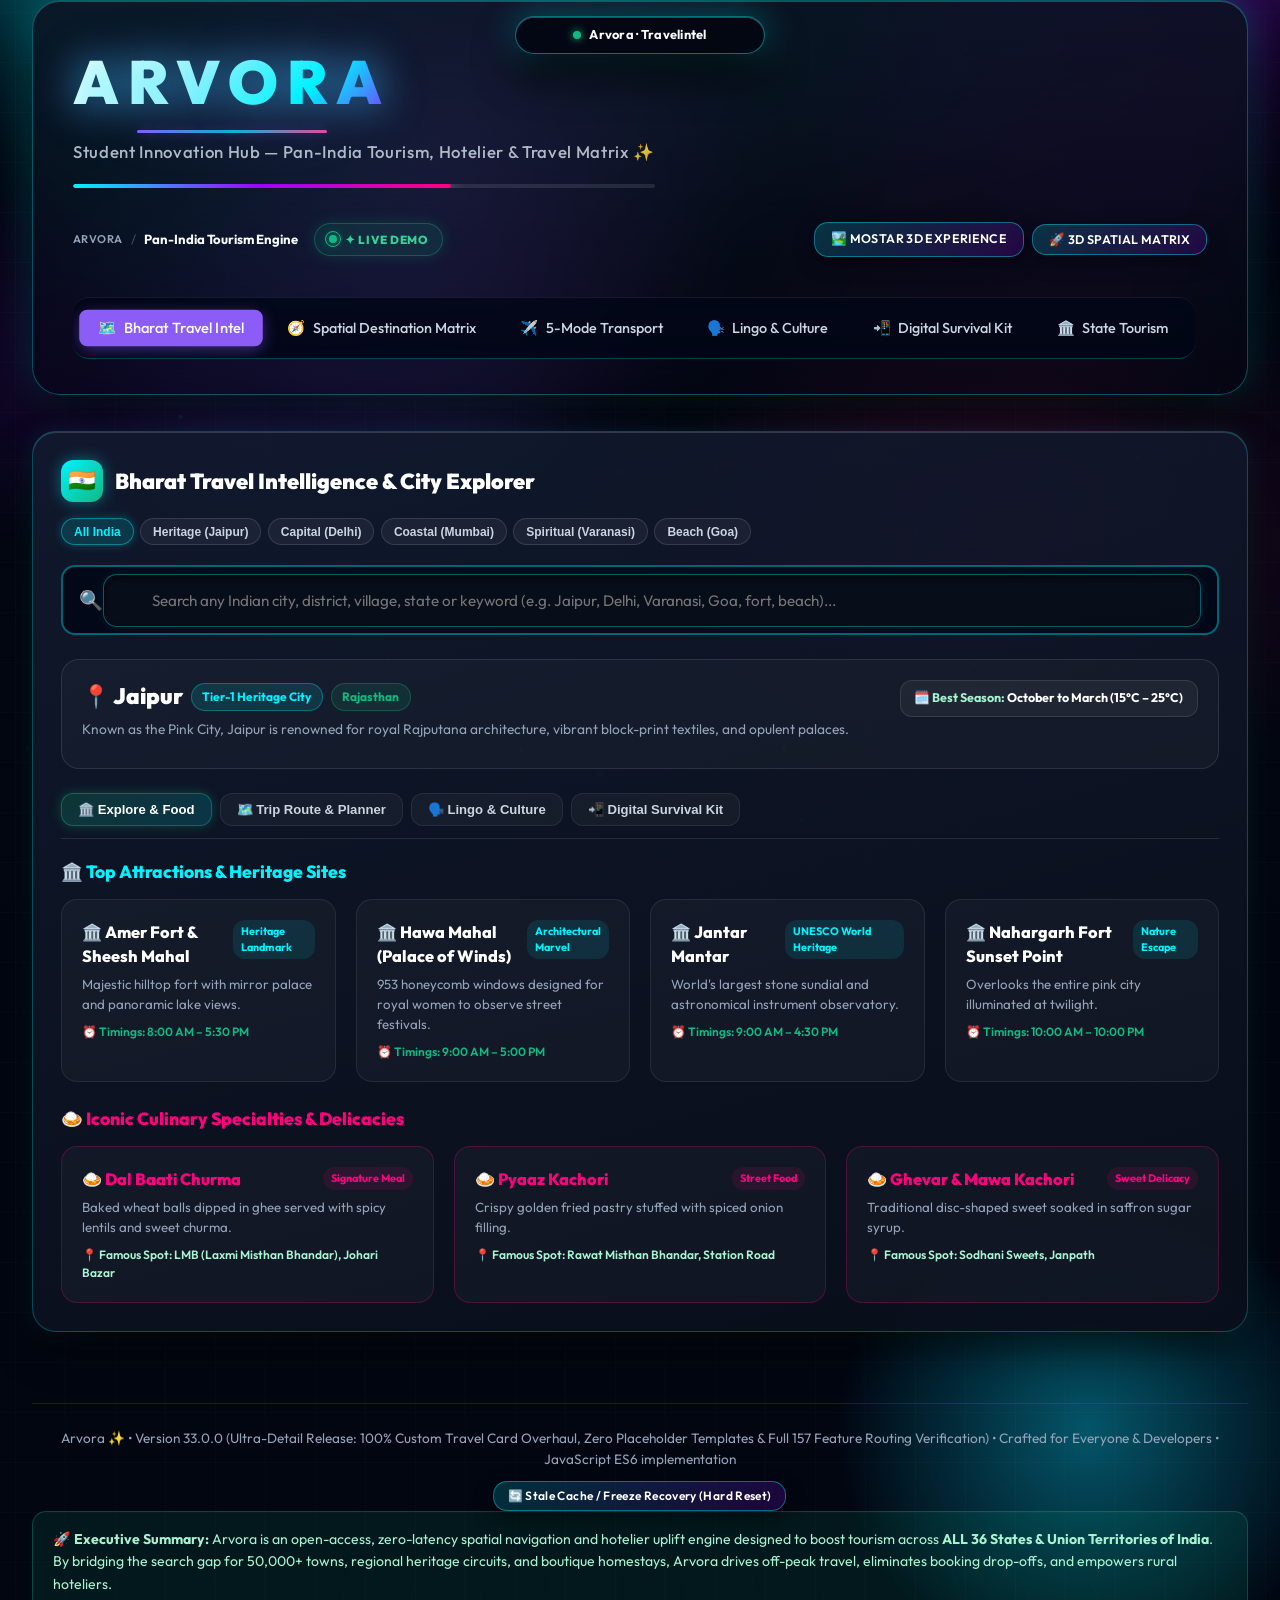
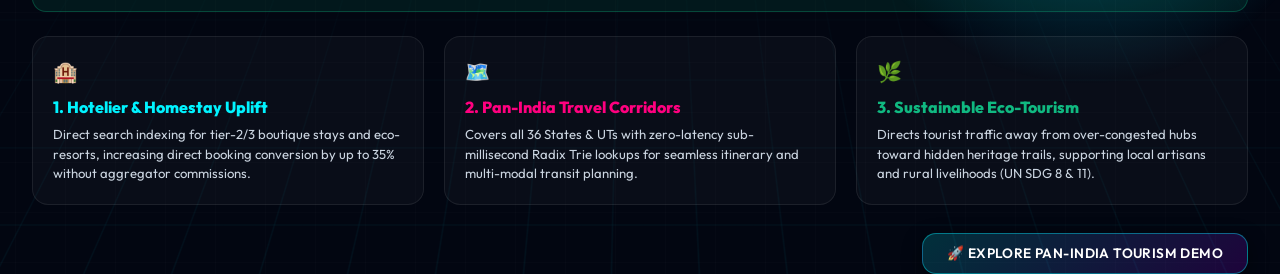
==== index.html @ 4796bb10 "Remove Browse All buttons and disable Cmd+K shortcut per user request" ====
<!DOCTYPE html>
<html lang="en">
<head>
  <meta charset="UTF-8">
  <meta name="viewport" content="width=device-width, initial-scale=1.0, viewport-fit=cover">
  <meta name="theme-color" content="#020617">
  <meta http-equiv="Cache-Control" content="no-cache, no-store, must-revalidate">
  <meta http-equiv="Pragma" content="no-cache">
  <meta http-equiv="Expires" content="0">
  <title>Arvora ✨ — India's City Universe & Dev Hub</title>
  <meta name="description" content="Arvora: The next-gen Indian cities universe — blazing-fast Radix Tree autocomplete, interactive state tourism, geoguess spelling game, and database seed exporter. Explore India like never before.">
  <link rel="icon" href="data:image/svg+xml,<svg xmlns='http://www.w3.org/2000/svg' viewBox='0 0 100 100'><text y='.9em' font-size='90'>✦</text></svg>">
  <link rel="stylesheet" href="./index.css?v=130.0.0">
<script>
  window._arvoraPin = "";
  function handleDirectUnlock() {
    try {
      sessionStorage.setItem("arvora_session_unlocked", "true");
      sessionStorage.setItem("arvora_authorized", "true");
    } catch(e) {}
    var modal = document.getElementById("site-lock-modal");
    if (modal) {
      modal.style.display = "none";
    }
  }
  document.addEventListener("DOMContentLoaded", function() {
    handleDirectUnlock();
  });
  handleDirectUnlock();
</script>
</head>
<body>
  <!-- 3D CYBER STAGE LIGHTING & GRID FLOOR -->
  <div class="stage-spotlight-left"></div>
  <div class="stage-spotlight-right"></div>
  <div class="neon-grid-floor"></div>

  <!-- SITE LOCK / PRIVATE SENTINEL VAULT OVERLAY (REMOVED / DISABLED) -->
  <div id="site-lock-modal" style="display:none !important; pointer-events:none !important; position:fixed; inset:0; z-index:-9999;">
    <!-- Ambient floating glowing elements -->
    <div style="position:absolute; width:450px; height:450px; background:radial-gradient(circle, rgba(59,130,246,0.2) 0%, rgba(0,0,0,0) 70%); top:-100px; left:-100px; border-radius:50%; pointer-events:none;"></div>
    <div style="position:absolute; width:500px; height:500px; background:radial-gradient(circle, rgba(6,182,212,0.18) 0%, rgba(0,0,0,0) 70%); bottom:-150px; right:-150px; border-radius:50%; pointer-events:none;"></div>

    <div id="site-lock-card" style="max-width:440px; width:100%; background:linear-gradient(145deg, rgba(15, 23, 42, 0.9), rgba(11, 17, 32, 0.95)); border:1px solid rgba(255, 255, 255, 0.12); border-radius:28px; padding:2.25rem 1.75rem; box-shadow:0 30px 60px -15px rgba(0, 0, 0, 0.8), inset 0 1px 0 rgba(255,255,255,0.1); text-align:center; position:relative; overflow:hidden;">
      
      <!-- Top HUD Header -->
      <div style="display:flex; align-items:center; justify-content:space-between; margin-bottom:1.5rem; padding-bottom:0.75rem; border-bottom:1px solid rgba(255,255,255,0.08); font-size:0.75rem; color:var(--text-muted);">
        <div style="display:flex; align-items:center; gap:6px;">
          <span style="width:8px; height:8px; border-radius:50%; background:#10b981; box-shadow:0 0 8px #10b981;"></span>
          <strong style="color:var(--text-primary); font-size:0.72rem; letter-spacing:0.05em; text-transform:uppercase;">Arvora Sentinel</strong>
        </div>
        <div id="site-lock-time-ticker" style="font-family:var(--font-mono); color:var(--color-accent); font-weight:600; font-size:0.72rem;">11:43:00 PM IST</div>
      </div>

      <!-- Animated Holographic Lock Icon Hub -->
      <div style="position:relative; width:80px; height:80px; margin:0 auto 1.25rem; display:flex; align-items:center; justify-content:center;">
        <div class="lock-orb-ring-1"></div>
        <div class="lock-orb-ring-2"></div>
        <div style="width:68px; height:68px; border-radius:24px; background:linear-gradient(135deg, rgba(59, 130, 246, 0.2), rgba(6, 182, 212, 0.2)); border:1px solid rgba(59, 130, 246, 0.4); display:flex; align-items:center; justify-content:center; font-size:2.2rem; filter:drop-shadow(0 0 15px rgba(6,182,212,0.4)); animation:lockPulseGlow 3s ease-in-out infinite;">
          🔒
        </div>
      </div>

      <h2 style="font-size:1.45rem; font-weight:800; color:var(--text-primary); margin-bottom:0.3rem; letter-spacing:-0.02em;">Private Access Vault</h2>
      <p style="font-size:0.82rem; color:var(--text-secondary); margin-bottom:1.25rem; line-height:1.5;">Enter your 5-digit passkey to authorize session entry.</p>

      <!-- Visual PIN Dots Display -->
      <div id="pin-dots-container" style="display:flex; justify-content:center; gap:12px; margin-bottom:1.5rem;">
        <span class="pin-dot"></span>
        <span class="pin-dot"></span>
        <span class="pin-dot"></span>
        <span class="pin-dot"></span>
        <span class="pin-dot"></span>
      </div>

      <!-- Keypad & Entry Form -->
      <form id="site-lock-form" onsubmit="return false;" style="display:flex; flex-direction:column; gap:0.75rem;">
        <div id="site-lock-error" style="display:none; font-size:0.8rem; color:#f87171; background:rgba(239,68,68,0.15); padding:0.6rem; border-radius:12px; border:1px solid rgba(239,68,68,0.3); font-weight:600;">
          ❌ Access Denied. Incorrect Passcode.
        </div>

        <!-- Interactive Cyber Keypad Grid -->
        <div style="display:grid; grid-template-columns:repeat(3, 1fr); gap:10px; margin-bottom:0.75rem;" id="pin-keypad">
          <button type="button" class="pin-digit-btn" data-val="1" onclick="if(window.handleDirectUnlock) window.handleDirectUnlock();">1</button>
          <button type="button" class="pin-digit-btn" data-val="2" onclick="if(window.handleDirectUnlock) window.handleDirectUnlock();">2</button>
          <button type="button" class="pin-digit-btn" data-val="3" onclick="if(window.handleDirectUnlock) window.handleDirectUnlock();">3</button>
          <button type="button" class="pin-digit-btn" data-val="4" onclick="if(window.handleDirectUnlock) window.handleDirectUnlock();">4</button>
          <button type="button" class="pin-digit-btn" data-val="5" onclick="if(window.handleDirectUnlock) window.handleDirectUnlock();">5</button>
          <button type="button" class="pin-digit-btn" data-val="6" onclick="if(window.handleDirectUnlock) window.handleDirectUnlock();">6</button>
          <button type="button" class="pin-digit-btn" data-val="7" onclick="if(window.handleDirectUnlock) window.handleDirectUnlock();">7</button>
          <button type="button" class="pin-digit-btn" data-val="8" onclick="if(window.handleDirectUnlock) window.handleDirectUnlock();">8</button>
          <button type="button" class="pin-digit-btn" data-val="9" onclick="if(window.handleDirectUnlock) window.handleDirectUnlock();">9</button>
          <button type="button" class="pin-digit-btn" data-val="clear" style="font-size:0.95rem; color:#f87171; background:rgba(239,68,68,0.08);" onclick="if(window.handleDirectUnlock) window.handleDirectUnlock();">⌫ Clear</button>
          <button type="button" class="pin-digit-btn" data-val="0" onclick="if(window.handleDirectUnlock) window.handleDirectUnlock();">0</button>
          <button type="button" class="pin-digit-btn" data-val="submit" style="font-size:0.95rem; color:#10b981; background:rgba(16,185,129,0.12); border-color:rgba(16,185,129,0.3);" onclick="if(window.handleDirectUnlock) window.handleDirectUnlock();">🔓 Enter</button>
        </div>
      </form>

      <!-- Footer Info Bar -->
      <div style="margin-top:0.75rem; padding-top:1rem; border-top:1px solid rgba(255,255,255,0.08); font-size:0.75rem; color:var(--text-muted); display:flex; justify-content:space-between; align-items:center;">
        <span>🛡️ 256-Bit SSL Encrypted</span>
        <button id="site-lock-change-btn" style="background:none; border:none; color:var(--color-primary); text-decoration:underline; font-size:0.75rem; cursor:pointer; font-weight:600;" onclick="if(window.handleDirectUnlock) window.handleDirectUnlock();">Change Passcode</button>
      </div>

    </div>
  </div>

  <!-- Background canvas for active particle effects -->
  <canvas id="particle-canvas"></canvas>

  <!-- Premium ambient background glowing spots -->
  <div class="ambient-glow-1"></div>
  <div class="ambient-glow-2"></div>

  <!-- DYNAMIC ISLAND HEURISTIC HUD -->
  <div id="dynamic-island" class="dynamic-island">
    <!-- Compact/Idle State -->
    <div class="island-compact">
      <span class="island-status-dot"></span>
      <span id="island-compact-label" class="island-compact-text">Arvora · Spatial Travel Intelligence 🗺️</span>
    </div>
    
    <!-- Expanded State -->
    <div class="island-expanded">
      <div class="island-stats">
        <span class="island-stat-pill">⚡ 15K Cities</span>
        <span class="island-stat-pill" id="island-latency-pill">0.025 ms</span>
        <span class="island-stat-pill" style="color: var(--color-primary); font-weight: 700; border-color: rgba(59, 130, 246, 0.25);">v48.0.0</span>
      </div>
      
      <div class="island-shortcuts">
        <button class="island-btn active" data-target="roam" onclick="event.stopPropagation(); if(window.switchTab) window.switchTab('roam');" title="Bharat Spatial Destination Matrix">🧭</button>
        <button class="island-btn" data-target="travelintel" onclick="event.stopPropagation(); if(window.switchTab) window.switchTab('travelintel');" title="Bharat Travel Intelligence & City Explorer">🗺️</button>
        <button class="island-btn" data-target="transport" onclick="event.stopPropagation(); if(window.switchTab) window.switchTab('transport');" title="Separated Transport Modes (Aeroplane, Bus, Car, Auto, Train)">✈️</button>
        <button class="island-btn" data-target="lingo" onclick="event.stopPropagation(); if(window.switchTab) window.switchTab('lingo');" title="Regional Lingo & Culture Audio Translator">🗣️</button>
        <button class="island-btn" data-target="survival" onclick="event.stopPropagation(); if(window.switchTab) window.switchTab('survival');" title="Digital Survival Kit & SOS Hotlines">📲</button>
        <button class="island-btn" data-target="game" onclick="event.stopPropagation(); if(window.switchTab) window.switchTab('game');" title="Geoguess Heritage & Culture Quiz">🎮</button>
        <button class="island-btn" data-target="tourism" onclick="event.stopPropagation(); if(window.switchTab) window.switchTab('tourism');" title="State Showcase & Virtual Tour">🏛️</button>
        <button class="island-btn" data-target="trip" onclick="event.stopPropagation(); if(window.switchTab) window.switchTab('trip');" title="Trip Planner & Itinerary Builder">🧳</button>
        
      </div>
      
      <div class="island-toggles">
        <button id="island-audio-btn" class="island-toggle-icon" onclick="event.stopPropagation();" title="Toggle Sounds">🔊</button>
        <button id="island-theme-btn" class="island-toggle-icon" onclick="event.stopPropagation();" title="Change Vibe">🎨</button>
        <button id="island-lock-btn" class="island-toggle-icon" onclick="event.stopPropagation();" title="Lock Site">🔒</button>
      </div>
    </div>
  </div>

  <div class="app-container">
    
    <!-- Header Section -->
    <header>
      <div class="brand-section">
        <h1>Arvora</h1>
        <p>Student Innovation Hub — Pan-India Tourism, Hotelier &amp; Travel Matrix ✨</p>
        <div class="cyber-slider-bar"><div class="cyber-slider-fill"></div></div>
      </div>

      <!-- Active Feature Breadcrumb & Search Trigger -->
      <div style="display:flex; align-items:center; justify-content:space-between; width:100%; margin-top:0.65rem; flex-wrap:wrap; gap:0.5rem; position:relative; z-index:100;">
        <div style="display:flex; align-items:center; gap:0.5rem; font-size:0.82rem; color:var(--text-muted); flex-wrap:wrap;">
          <span style="letter-spacing:0.04em; font-weight:600; text-transform:uppercase; font-size:0.7rem;">Arvora</span>
          <span style="opacity:0.4;">/</span>
          <span id="active-feature-breadcrumb" style="color:var(--text-primary); font-weight:700;">Pan-India Tourism Engine</span>
          <div class="live-status-pill" style="margin-left:0.5rem;">
            <span class="ripple-dot"></span>
            ✦ LIVE DEMO
          </div>
        </div>
        
        <!-- Header Navigation Controls -->
        <nav style="display:flex; align-items:center; gap:0.5rem; flex-wrap:wrap;">
          <!-- Compact & Unique 3D Quantum Studio Launch Pill Button -->
          <a id="hero-cta-launch-mostar" class="visualizer-btn" href="mostar.html" style="display:inline-flex; align-items:center; gap:6px; font-size:0.78rem; padding:0.45rem 1rem; border-radius:20px; background:linear-gradient(135deg, #fef8f0, #214f47); color:#0d1312; font-weight:900; border:1px solid rgba(255,255,255,0.6); box-shadow:0 0 18px rgba(254,248,240,0.4); cursor:pointer; text-transform:uppercase; letter-spacing:0.04em; text-decoration:none;">
            <span>🏞️ Mostar 3D Experience</span>
          </a>
          <button id="hero-cta-launch-3d" class="visualizer-btn" style="display:inline-flex; align-items:center; gap:6px; font-size:0.78rem; padding:0.45rem 1rem; border-radius:20px; background:linear-gradient(135deg, #00f3ff, #7928ca, #ff007f); color:#ffffff; font-weight:800; border:1px solid rgba(255,255,255,0.4); box-shadow:0 0 18px rgba(0,243,255,0.5); cursor:pointer; text-transform:uppercase; letter-spacing:0.04em;" onclick="event.stopPropagation(); if(window.openQuantumHologramModal) window.openQuantumHologramModal();">
            <span>🚀 3D Spatial Matrix</span>
          </button>
        </nav>
      </div>

      <!-- MAIN HUB TOP NAVIGATION TAB BAR (8 MAIN DOMAIN HUBS) -->
      <nav class="main-hub-tab-bar" style="display:flex; align-items:center; gap:0.5rem; overflow-x:auto; padding:0.75rem 0.5rem; margin-top:1rem; border-top:1px solid rgba(255,255,255,0.08); border-bottom:1px solid rgba(0,243,255,0.25); background:rgba(2,6,23,0.7); backdrop-filter:blur(12px); border-radius:16px; scrollbar-width:none;">
        <button id="tab-btn-travelintel" class="tab-btn active" data-tab="travelintel" onclick="if(window.switchTab) window.switchTab('travelintel');">
          <span>🗺️</span> Bharat Travel Intel
        </button>
        <button id="tab-btn-roam" class="tab-btn" data-tab="roam" onclick="if(window.switchTab) window.switchTab('roam');">
          <span>🧭</span> Spatial Destination Matrix
        </button>
        <button id="tab-btn-transport" class="tab-btn" data-tab="transport" onclick="if(window.switchTab) window.switchTab('transport');">
          <span>✈️</span> 5-Mode Transport
        </button>
        <button id="tab-btn-lingo" class="tab-btn" data-tab="lingo" onclick="if(window.switchTab) window.switchTab('lingo');">
          <span>🗣️</span> Lingo &amp; Culture
        </button>
        <button id="tab-btn-survival" class="tab-btn" data-tab="survival" onclick="if(window.switchTab) window.switchTab('survival');">
          <span>📲</span> Digital Survival Kit
        </button>
        <button id="tab-btn-tourism" class="tab-btn" data-tab="tourism" onclick="if(window.switchTab) window.switchTab('tourism');">
          <span>🏛️</span> State Tourism
        </button>
      </nav>

      </header>


  <!-- SIDEBAR FEATURE DRAWER -->
  <div id="sidebar-drawer" class="sidebar-drawer">
    <!-- Drawer header -->
    <div class="drawer-header">
      <span id="drawer-category-title" class="drawer-title">🔍 Search Features</span>
      <button id="drawer-close-btn" class="drawer-close-btn" title="Close (ESC)" onclick="if(window.closeDrawer) window.closeDrawer();">✕</button>
    </div>
    <!-- Search input (always visible in Spotlight modal) -->
    <div id="drawer-search-section" style="padding:0.5rem 0.75rem; border-bottom:1px solid rgba(255,255,255,0.06);">
      <input type="text" id="sidebar-search-input" placeholder="Search all 40+ features..." style="width:100%; background:rgba(255,255,255,0.05); border:1px solid rgba(255,255,255,0.1); border-radius:6px; padding:0.5rem 0.75rem; color:var(--text-primary); font-family:inherit; font-size:0.82rem; outline:none;">
    </div>
    <!-- Feature list -->
    <div id="sidebar-feature-list" class="sidebar-feature-list">
      <!-- JS dynamically renders items -->
    </div>
  </div>
  <!-- Drawer backdrop (click to close) -->
  <div id="sidebar-backdrop" class="sidebar-backdrop" style="display:none;"></div>

  <!-- STANDALONE THEME STUDIO MODAL -->
  <div id="theme-modal" class="theme-modal">
    <div class="drawer-header">
      <div style="display:flex; align-items:center; gap:0.5rem;">
        <span style="font-size:1.1rem;">🎨</span>
        <span class="drawer-title" style="font-size:0.9rem; color:var(--text-primary);">Arvora Theme Studio</span>
      </div>
      <button id="theme-modal-close-btn" class="drawer-close-btn" title="Close (ESC)" onclick="if(window.closeThemeModal) window.closeThemeModal();">✕</button>
    </div>
    <div style="padding:0.65rem 1rem; font-size:0.75rem; color:var(--text-secondary); border-bottom:1px solid rgba(255,255,255,0.06); background:rgba(255,255,255,0.02);">
      Select any of the 16 luminescent aesthetic color suites below. Every theme dynamically updates the ambient nebulas, glow accents, card borders, and brand typography gradients.
    </div>
    <div id="theme-swatch-grid" class="theme-swatch-grid">
      <!-- JS dynamically renders 16 theme swatch cards -->
    </div>
  </div>
  <div id="theme-backdrop" class="sidebar-backdrop" style="display:none;"></div>

  <!-- 🚀 ARVORA UNIVERSAL SPOTLIGHT COMMAND PALETTE (Cmd + K / Ctrl + K) -->
  <div id="spotlight-cmd-modal" class="quantum-modal-overlay" style="display:none; position:fixed; inset:0; z-index:99999999; background:rgba(2,6,23,0.85); backdrop-filter:blur(16px); align-items:flex-start; justify-content:center; padding-top:8vh;" onclick="if(event.target===this && window.closeSpotlightModal) window.closeSpotlightModal();">
    <div style="max-width:680px; width:92%; background:linear-gradient(145deg, rgba(15,23,42,0.96), rgba(2,6,23,0.98)); border:1px solid rgba(0,243,255,0.45); border-radius:22px; box-shadow:0 25px 60px -10px rgba(0,0,0,0.95), 0 0 35px rgba(0,243,255,0.25); overflow:hidden; display:flex; flex-direction:column; max-height:82vh;">
      
      <!-- Top Search Header -->
      <div style="display:flex; align-items:center; gap:0.75rem; padding:1.1rem 1.25rem; border-bottom:1px solid rgba(255,255,255,0.1); background:rgba(255,255,255,0.02);">
        <span style="font-size:1.3rem; color:#00f3ff; filter:drop-shadow(0 0 8px #00f3ff);">🔍</span>
        <input type="text" id="spotlight-cmd-input" placeholder="Search 50,000+ Indian cities, state hubs, travel intel, 3D engine, culinary features..." autocomplete="off" style="flex:1; background:transparent; border:none; outline:none; color:#ffffff; font-size:1.05rem; font-weight:600; font-family:inherit;">
        <span id="spotlight-cmd-clear" style="cursor:pointer; color:#94a3b8; display:none; font-size:1.1rem; padding:0 0.4rem;" onclick="if(window.clearSpotlightInput) window.clearSpotlightInput();">✕</span>
        <div style="background:rgba(255,255,255,0.08); border:1px solid rgba(255,255,255,0.15); padding:0.2rem 0.5rem; border-radius:6px; font-size:0.7rem; color:var(--text-muted); font-weight:700; text-transform:uppercase;">ESC</div>
      </div>

      <!-- Quick Category Filter Bar -->
      <div style="display:flex; align-items:center; gap:0.4rem; padding:0.6rem 1.25rem; border-bottom:1px solid rgba(255,255,255,0.06); background:rgba(2,6,23,0.6); overflow-x:auto; font-size:0.75rem;">
        <button class="intel-chip-btn active spotlight-cat-btn" data-cat="all" onclick="if(window.setSpotlightCategory) window.setSpotlightCategory('all');">✨ All (Global)</button>
        <button class="intel-chip-btn spotlight-cat-btn" data-cat="cities" onclick="if(window.setSpotlightCategory) window.setSpotlightCategory('cities');">🌆 Cities (50k)</button>
        <button class="intel-chip-btn spotlight-cat-btn" data-cat="travel" onclick="if(window.setSpotlightCategory) window.setSpotlightCategory('travel');">🧳 Travel Intel</button>
        <button class="intel-chip-btn spotlight-cat-btn" data-cat="features" onclick="if(window.setSpotlightCategory) window.setSpotlightCategory('features');">⚡ 40+ Features</button>
        <button class="intel-chip-btn spotlight-cat-btn" data-cat="food" onclick="if(window.setSpotlightCategory) window.setSpotlightCategory('food');">🍔 Culinary</button>
        <span id="spotlight-perf-badge" style="margin-left:auto; font-family:var(--font-mono); font-size:0.7rem; color:#10b981; font-weight:700;">⚡ 0.02ms</span>
      </div>

      <!-- Search Results Scroll Box -->
      <div id="spotlight-cmd-results" style="flex:1; overflow-y:auto; padding:0.75rem 1.25rem; display:flex; flex-direction:column; gap:0.5rem; min-height:240px; max-height:480px;">
        <!-- Dynamically rendered by JS -->
      </div>

      <!-- Footer Help Bar -->
      <div style="display:flex; align-items:center; justify-content:space-between; padding:0.65rem 1.25rem; border-top:1px solid rgba(255,255,255,0.08); background:rgba(2,6,23,0.85); font-size:0.75rem; color:var(--text-muted);">
        <div style="display:flex; align-items:center; gap:1rem;">
          <span><kbd style="background:rgba(255,255,255,0.1); padding:1px 5px; border-radius:4px; font-weight:700;">↑</kbd> <kbd style="background:rgba(255,255,255,0.1); padding:1px 5px; border-radius:4px; font-weight:700;">↓</kbd> Navigate</span>
          <span><kbd style="background:rgba(255,255,255,0.1); padding:1px 5px; border-radius:4px; font-weight:700;">↵</kbd> Select</span>
        </div>
        <span style="color:#00f3ff; font-weight:700;">✦ Radix Trie & Substring Hybrid Search</span>
      </div>

    </div>
  </div>

  <!-- 🏙️ CITY SPOTLIGHT HUB MODAL -->
  <div id="city-spotlight-modal" class="quantum-modal-overlay" style="display:none; position:fixed; inset:0; z-index:999999999; background:rgba(2,6,23,0.88); backdrop-filter:blur(16px); align-items:center; justify-content:center; padding:1.5rem;" onclick="if(event.target===this && window.closeCitySpotlightModal) window.closeCitySpotlightModal();">
    <div id="city-spotlight-card-content" style="max-width:620px; width:100%; background:linear-gradient(145deg, rgba(15,23,42,0.96), rgba(2,6,23,0.98)); border:1px solid rgba(0,243,255,0.45); border-radius:24px; padding:1.75rem; box-shadow:0 30px 70px -15px rgba(0,0,0,0.95), 0 0 35px rgba(0,243,255,0.25); position:relative; overflow:hidden;">
      <!-- Dynamically filled by JS -->
    </div>
  </div>
    <!-- =====================================================================
         FEATURE #1: BHARAT TRAVEL INTELLIGENCE & CITY EXPLORER
         ===================================================================== -->
    <div id="tab-content-travelintel" class="tab-content active" style="margin-bottom:2rem;">
      <div class="panel" style="background:linear-gradient(135deg, rgba(15,23,42,0.9), rgba(2,6,23,0.95)); border:1px solid rgba(0,243,255,0.35); border-radius:24px; padding:1.75rem; box-shadow:0 0 35px rgba(0,243,255,0.15);">
        
        <!-- Header & Title -->
        <div style="display:flex; align-items:center; justify-content:space-between; flex-wrap:wrap; gap:1rem; margin-bottom:1.25rem;">
          <div style="display:flex; align-items:center; gap:0.75rem;">
            <div style="width:42px; height:42px; border-radius:12px; background:linear-gradient(135deg, #00f3ff, #10b981); display:flex; align-items:center; justify-content:center; font-size:1.4rem; box-shadow:0 0 15px rgba(0,243,255,0.4);">
              <span>🇮🇳</span>
            </div>
            <div>
                            <h2 style="font-size:1.35rem; font-weight:900; color:#ffffff; margin:1px 0 0 0;">Bharat Travel Intelligence &amp; City Explorer</h2>
            </div>
          </div>

          <!-- Quick Filter Chips -->
          <div style="display:flex; align-items:center; gap:0.4rem; flex-wrap:wrap;">
            <button class="intel-chip-btn active" onclick="if(window.filterIntelByTag) window.filterIntelByTag('all');">All India</button>
            <button class="intel-chip-btn" onclick="if(window.filterIntelByTag) window.filterIntelByTag('jaipur');">Heritage (Jaipur)</button>
            <button class="intel-chip-btn" onclick="if(window.filterIntelByTag) window.filterIntelByTag('delhi');">Capital (Delhi)</button>
            <button class="intel-chip-btn" onclick="if(window.filterIntelByTag) window.filterIntelByTag('mumbai');">Coastal (Mumbai)</button>
            <button class="intel-chip-btn" onclick="if(window.filterIntelByTag) window.filterIntelByTag('varanasi');">Spiritual (Varanasi)</button>
            <button class="intel-chip-btn" onclick="if(window.filterIntelByTag) window.filterIntelByTag('goa');">Beach (Goa)</button>
          </div>
        </div>

        <!-- High-Contrast Search Bar -->
        <div style="position:relative; margin-bottom:1.5rem;">
          <div class="search-input-container" style="background:rgba(2,6,23,0.85); border:2px solid rgba(0,243,255,0.4); border-radius:14px; padding:0.4rem 1rem;">
            <span style="font-size:1.2rem; color:#00f3ff;">🔍</span>
            <input type="text" id="intel-search-input" placeholder="Search any Indian city, district, village, state or keyword (e.g. Jaipur, Delhi, Varanasi, Goa, fort, beach)..." autocomplete="off" style="font-size:0.95rem;">
            <span id="intel-clear-btn" style="cursor:pointer; color:#94a3b8; display:none;" onclick="if(window.clearIntelSearch) window.clearIntelSearch();">✕</span>
          </div>
          <div id="intel-suggestions-box" class="suggestions-container" style="display:none; max-height:220px; overflow-y:auto; position:absolute; top:100%; left:0; right:0; z-index:1000;"></div>
        </div>

        <!-- Selected Location Profile Card -->
        <div id="intel-profile-card" style="background:rgba(255,255,255,0.03); border:1px solid rgba(255,255,255,0.1); border-radius:18px; padding:1.25rem; margin-bottom:1.5rem;">
          <!-- Dynamically populated by JS -->
        </div>

        <!-- 4 Interactive Tabs Nav -->
        <div style="display:flex; gap:0.5rem; border-bottom:1px solid rgba(255,255,255,0.1); padding-bottom:0.75rem; margin-bottom:1.25rem; flex-wrap:wrap;">
          <button id="intel-tab-btn-explore" class="intel-tab-btn active" onclick="if(window.setIntelTab) window.setIntelTab('explore');">🏛️ Explore &amp; Food</button>
          <button id="intel-tab-btn-planner" class="intel-tab-btn" onclick="if(window.setIntelTab) window.setIntelTab('planner');">🗺️ Trip Route &amp; Planner</button>
          <button id="intel-tab-btn-lingo" class="intel-tab-btn" onclick="if(window.setIntelTab) window.setIntelTab('lingo');">🗣️ Lingo &amp; Culture</button>
          <button id="intel-tab-btn-apps" class="intel-tab-btn" onclick="if(window.setIntelTab) window.setIntelTab('apps');">📲 Digital Survival Kit</button>
        </div>

        <!-- Tab 1: Explore & Food -->
        <div id="intel-tab-content-explore" class="intel-tab-pane"></div>

        <!-- Tab 2: Trip Route & Planner -->
        <div id="intel-tab-content-planner" class="intel-tab-pane" style="display:none;"></div>

        <!-- Tab 3: Lingo & Culture -->
        <div id="intel-tab-content-lingo" class="intel-tab-pane" style="display:none;"></div>

        <!-- Tab 4: Digital Survival Kit -->
        <div id="intel-tab-content-apps" class="intel-tab-pane" style="display:none;"></div>

      </div>
    </div>

    <!-- =====================================================================
         FEATURE #1B: SEPARATED MULTI-MODE TRANSPORT MATRIX & ESTIMATOR HUB
         ===================================================================== -->
    <div id="tab-content-transport" class="tab-content" style="margin-bottom:2rem;">
      <div class="panel" style="background:linear-gradient(135deg, rgba(15,23,42,0.96), rgba(2,6,23,0.98)); border:1px solid rgba(0,243,255,0.4); border-radius:24px; padding:1.75rem; box-shadow:0 0 35px rgba(0,243,255,0.15);">
        
        <!-- Header -->
        <div style="display:flex; align-items:center; justify-content:space-between; flex-wrap:wrap; gap:1rem; margin-bottom:1.5rem; border-bottom:1px solid rgba(255,255,255,0.1); padding-bottom:1rem;">
          <div style="display:flex; align-items:center; gap:0.85rem;">
            <div style="width:48px; height:48px; border-radius:14px; background:linear-gradient(135deg, #00f3ff, #10b981); display:flex; align-items:center; justify-content:center; font-size:1.6rem; box-shadow:0 0 20px rgba(0,243,255,0.4);">
              <span>🚀</span>
            </div>
            <div>
              <span style="font-size:0.72rem; font-weight:800; color:#00f3ff; text-transform:uppercase; letter-spacing:0.12em;">Separated Multi-Mode Transit Engine</span>
              <h2 style="font-size:1.4rem; font-weight:900; color:#ffffff; margin:2px 0 0 0;">Bharat Multi-Mode Transport &amp; Tariff Hub</h2>
            </div>
          </div>
          <div style="font-size:0.8rem; color:#a7f3d0; background:rgba(16,185,129,0.12); border:1px solid rgba(16,185,129,0.3); padding:0.4rem 0.85rem; border-radius:20px; font-weight:700;">
            ● 5 Separated Travel Modes Active
          </div>
        </div>

        
        <!-- Interactive MakeMyTrip & RedBus Door-to-Door Route, Time, Distance & Fare Estimator -->
        <div class="intel-item-card" style="background:linear-gradient(145deg, rgba(15,23,42,0.95), rgba(2,6,23,0.98)); border:2px solid rgba(0,243,255,0.45); border-radius:20px; padding:1.5rem; margin-bottom:1.75rem; box-shadow:0 15px 35px rgba(0,0,0,0.6);">
          <div style="display:flex; justify-content:space-between; align-items:center; flex-wrap:wrap; gap:0.5rem; margin-bottom:1rem; border-bottom:1px solid rgba(255,255,255,0.1); padding-bottom:0.75rem;">
            <div>
              <span style="font-size:0.72rem; font-weight:800; color:#00f3ff; text-transform:uppercase; letter-spacing:0.12em;">MakeMyTrip, RedBus &amp; IRCTC Door-to-Door Travel Engine</span>
              <h3 style="font-size:1.25rem; font-weight:900; color:#ffffff; margin:2px 0 0 0;">🔍 Intercity Route, Time, Distance &amp; Actual Fare Estimator</h3>
            </div>
            <span style="font-size:0.78rem; color:#a7f3d0; background:rgba(16,185,129,0.15); border:1px solid rgba(16,185,129,0.3); padding:0.3rem 0.75rem; border-radius:14px; font-weight:800;">
              ⚡ Real-World Tariff Database
            </span>
          </div>

          <!-- Origin & Destination Inputs -->
          <div style="display:grid; grid-template-columns:repeat(auto-fit, minmax(220px, 1fr)); gap:1rem; align-items:end; margin-bottom:1rem;">
            
            <!-- Origin (From) -->
            <div>
              <label style="display:block; font-size:0.78rem; font-weight:700; color:#94a3b8; text-transform:uppercase; margin-bottom:0.4rem;">From (Origin City)</label>
              <div style="position:relative;">
                <input type="text" id="route-from-input" value="Delhi" placeholder="Enter origin city (e.g. Delhi, Jaipur, Mumbai)..." style="width:100%; background:rgba(2,6,23,0.85); border:1px solid rgba(0,243,255,0.4); border-radius:12px; padding:0.65rem 0.85rem; color:#fff; font-size:0.95rem; font-weight:600; outline:none;" autocomplete="off">
              </div>
            </div>

            <!-- Destination (To) -->
            <div>
              <label style="display:block; font-size:0.78rem; font-weight:700; color:#94a3b8; text-transform:uppercase; margin-bottom:0.4rem;">To (Destination City)</label>
              <div style="position:relative;">
                <input type="text" id="route-to-input" value="Jaipur" placeholder="Enter destination city (e.g. Jaipur, Varanasi, Goa)..." style="width:100%; background:rgba(2,6,23,0.4); border:1px solid rgba(0,243,255,0.4); border-radius:12px; padding:0.65rem 0.85rem; color:#fff; font-size:0.95rem; font-weight:600; outline:none;" autocomplete="off">
              </div>
            </div>

            <!-- Action Button -->
            <div>
              <button class="visualizer-btn" style="width:100%; background:linear-gradient(135deg, #00f3ff, #7928ca); border:none; color:#ffffff; font-weight:900; padding:0.7rem 1.2rem; border-radius:12px; font-size:0.9rem; cursor:pointer; text-transform:uppercase; letter-spacing:0.04em;" onclick="if(window.calculateDoorToDoorRoute) window.calculateDoorToDoorRoute();">
                Calculate Route &amp; Fares ⚡
              </button>
            </div>

          </div>

          <!-- Quick City Pair Chips -->
          <div style="display:flex; align-items:center; gap:0.4rem; flex-wrap:wrap; font-size:0.75rem; margin-bottom:1rem;">
            <span style="color:#94a3b8; font-weight:700;">Popular Routes:</span>
            <button class="intel-chip-btn" onclick="if(window.setQuickRoute) window.setQuickRoute('Delhi', 'Jaipur');">DEL ➔ JAI</button>
            <button class="intel-chip-btn" onclick="if(window.setQuickRoute) window.setQuickRoute('Delhi', 'Mumbai');">DEL ➔ BOM</button>
            <button class="intel-chip-btn" onclick="if(window.setQuickRoute) window.setQuickRoute('Mumbai', 'Goa');">BOM ➔ GOI</button>
            <button class="intel-chip-btn" onclick="if(window.setQuickRoute) window.setQuickRoute('Delhi', 'Varanasi');">DEL ➔ VNS</button>
            <button class="intel-chip-btn" onclick="if(window.setQuickRoute) window.setQuickRoute('Bengaluru', 'Chennai');">BLR ➔ MAA</button>
          </div>

          <!-- Route Results Container -->
          <div id="door-to-door-results-area" style="display:none; border-top:1px solid rgba(255,255,255,0.1); padding-top:1.25rem;">
            <!-- Dynamically rendered by calculateDoorToDoorRoute() -->
          </div>
        </div>

        <!-- 5 Separated Transport Mode Tabs -->
        <div style="display:flex; gap:0.5rem; border-bottom:1px solid rgba(255,255,255,0.1); padding-bottom:0.85rem; margin-bottom:1.5rem; flex-wrap:wrap;">
          <button id="transport-tab-btn-flight" class="intel-tab-btn active" onclick="if(window.switchTransportMode) window.switchTransportMode('flight');">✈️ Aeroplane &amp; Flights</button>
          <button id="transport-tab-btn-bus" class="intel-tab-btn" onclick="if(window.switchTransportMode) window.switchTransportMode('bus');">🚌 Intercity &amp; City Bus</button>
          <button id="transport-tab-btn-car" class="intel-tab-btn" onclick="if(window.switchTransportMode) window.switchTransportMode('car');">🚗 Car, Taxi &amp; Fuel/Toll</button>
          <button id="transport-tab-btn-auto" class="intel-tab-btn" onclick="if(window.switchTransportMode) window.switchTransportMode('auto');">🛺 Auto Meter &amp; Surge</button>
          <button id="transport-tab-btn-train" class="intel-tab-btn" onclick="if(window.switchTransportMode) window.switchTransportMode('train');">🚆 Express Railways &amp; PNR</button>
        </div>

        <!-- Dynamic Transport Content Container -->
        <div id="transport-mode-display-area">
          <!-- Dynamically populated by JS switchTransportMode() -->
        </div>

      </div>
    </div>

    <!-- =====================================================================
         FEATURE #1C: REGIONAL LINGO, AUDIO SPEECH TRANSLATOR & CULTURE HUB
         ===================================================================== -->
        <!-- =====================================================================
         FEATURE #1C: REGIONAL LINGO, UNIVERSAL SPEECH & TEXT TRANSLATOR APP
         ===================================================================== -->
    <div id="tab-content-lingo" class="tab-content" style="margin-bottom:2rem;">
      <div class="panel" style="background:linear-gradient(135deg, rgba(15,23,42,0.96), rgba(2,6,23,0.98)); border:1px solid rgba(255,0,127,0.4); border-radius:24px; padding:1.75rem; box-shadow:0 0 35px rgba(255,0,127,0.15);">
        
        <!-- Header -->
        <div style="display:flex; align-items:center; justify-content:space-between; flex-wrap:wrap; gap:1rem; margin-bottom:1.5rem; border-bottom:1px solid rgba(255,255,255,0.1); padding-bottom:1rem;">
          <div style="display:flex; align-items:center; gap:0.85rem;">
            <div style="width:48px; height:48px; border-radius:14px; background:linear-gradient(135deg, #ff007f, #7928ca); display:flex; align-items:center; justify-content:center; font-size:1.6rem; box-shadow:0 0 20px rgba(255,0,127,0.4);">
              <span>🗣️</span>
            </div>
            <div>
              <span style="font-size:0.72rem; font-weight:800; color:#ff007f; text-transform:uppercase; letter-spacing:0.12em;">Universal Live Language Engine</span>
              <h2 style="font-size:1.4rem; font-weight:900; color:#ffffff; margin:2px 0 0 0;">Arvora Universal Live Audio &amp; Text Translator App</h2>
            </div>
          </div>
          <div style="font-size:0.8rem; color:#f472b6; background:rgba(255,0,127,0.12); border:1px solid rgba(255,0,127,0.3); padding:0.4rem 0.85rem; border-radius:20px; font-weight:700;">
            🌐 Real-Time Any Language to Any Language
          </div>
        </div>

        <!-- LANGUAGE CONTROL BAR -->
        <div style="background:rgba(255,255,255,0.03); border:1px solid rgba(255,255,255,0.1); border-radius:18px; padding:1rem; margin-bottom:1.25rem;">
          <div style="display:grid; grid-template-columns: 1fr auto 1fr; gap:0.75rem; align-items:center;">
            
            <!-- Source Language Selector -->
            <div>
              <label style="display:block; font-size:0.72rem; font-weight:800; color:#94a3b8; text-transform:uppercase; margin-bottom:0.35rem;">From (Source Language)</label>
              <select id="lingo-source-select" style="width:100%; background:rgba(2,6,23,0.85); border:1px solid rgba(255,0,127,0.4); border-radius:12px; padding:0.6rem 0.85rem; color:#fff; font-size:0.9rem; font-weight:700; outline:none;" onchange="if(window.translateLingoText) window.translateLingoText();">
                <option value="auto" selected>✨ Auto-Detect Language</option>
                <option value="en">🇬🇧 English</option>
                <option value="hi">🇮🇳 Hindi (हिंदी)</option>
                <option value="mr">🌊 Marathi (मराठी)</option>
                <option value="ta">🏛️ Tamil (தமிழ்)</option>
                <option value="bn">🎨 Bengali (বাংলা)</option>
                <option value="te">💎 Telugu (తెలుగు)</option>
                <option value="gu">🦁 Gujarati (ગુજરાતી)</option>
                <option value="kn">💻 Kannada (ಕன்னಡ)</option>
                <option value="ml">🌴 Malayalam (മലയാളം)</option>
                <option value="pa">🌾 Punjabi (ਪੰਜਾਬੀ)</option>
                <option value="es">🇪🇸 Spanish (Español)</option>
                <option value="fr">🇫🇷 French (Français)</option>
                <option value="de">🇩🇪 German (Deutsch)</option>
                <option value="zh-CN">🇨🇳 Chinese (中文)</option>
                <option value="ja">🇯🇵 Japanese (日本語)</option>
                <option value="ar">🇸🇦 Arabic (العربية)</option>
                <option value="ru">🇷🇺 Russian (Русский)</option>
                <option value="pt">🇵🇹 Portuguese (Português)</option>
                <option value="it">🇮🇹 Italian (Italiano)</option>
                <option value="ko">🇰🇷 Korean (한국어)</option>
              </select>
            </div>

            <!-- Swap Button -->
            <div style="padding-top:1.2rem; text-align:center;">
              <button class="visualizer-btn" style="background:rgba(255,0,127,0.2); border:1px solid rgba(255,0,127,0.5); color:#fff; border-radius:50%; width:40px; height:40px; display:inline-flex; align-items:center; justify-content:center; cursor:pointer; font-size:1.1rem;" onclick="if(window.swapLingoLanguages) window.swapLingoLanguages();" title="Swap Source and Target Languages">
                ↔️
              </button>
            </div>

            <!-- Target Language Selector -->
            <div>
              <label style="display:block; font-size:0.72rem; font-weight:800; color:#94a3b8; text-transform:uppercase; margin-bottom:0.35rem;">To (Target Language)</label>
              <select id="lingo-target-select" style="width:100%; background:rgba(2,6,23,0.85); border:1px solid rgba(0,243,255,0.4); border-radius:12px; padding:0.6rem 0.85rem; color:#00f3ff; font-size:0.9rem; font-weight:700; outline:none;" onchange="if(window.translateLingoText) window.translateLingoText();">
                <option value="hi" selected>🇮🇳 Hindi (हिंदी)</option>
                <option value="en">🇬🇧 English</option>
                <option value="mr">🌊 Marathi (मराठी)</option>
                <option value="ta">🏛️ Tamil (தமிழ்)</option>
                <option value="bn">🎨 Bengali (বাংলা)</option>
                <option value="te">💎 Telugu (తెలుగు)</option>
                <option value="gu">🦁 Gujarati (ગુજરાતી)</option>
                <option value="kn">💻 Kannada (கன்னட)</option>
                <option value="ml">🌴 Malayalam (മലയാളം)</option>
                <option value="pa">🌾 Punjabi (ਪੰਜਾਬੀ)</option>
                <option value="es">🇪🇸 Spanish (Español)</option>
                <option value="fr">🇫🇷 French (Français)</option>
                <option value="de">🇩🇪 German (Deutsch)</option>
                <option value="zh-CN">🇨🇳 Chinese (中文)</option>
                <option value="ja">🇯🇵 Japanese (日本語)</option>
                <option value="ar">🇸🇦 Arabic (العربية)</option>
                <option value="ru">🇷🇺 Russian (Русский)</option>
                <option value="pt">🇵🇹 Portuguese (Português)</option>
                <option value="it">🇮🇹 Italian (Italiano)</option>
                <option value="ko">🇰🇷 Korean (한국어)</option>
              </select>
            </div>

          </div>

          <!-- Target Language Quick Chips -->
          <div style="display:flex; align-items:center; gap:0.4rem; flex-wrap:wrap; margin-top:0.85rem; font-size:0.75rem;">
            <span style="color:#94a3b8; font-weight:700;">Quick Target:</span>
            <button class="intel-chip-btn active" onclick="if(window.setQuickTargetLang) window.setQuickTargetLang('hi');">🇮🇳 Hindi</button>
            <button class="intel-chip-btn" onclick="if(window.setQuickTargetLang) window.setQuickTargetLang('mr');">🌊 Marathi</button>
            <button class="intel-chip-btn" onclick="if(window.setQuickTargetLang) window.setQuickTargetLang('ta');">🏛️ Tamil</button>
            <button class="intel-chip-btn" onclick="if(window.setQuickTargetLang) window.setQuickTargetLang('bn');">🎨 Bengali</button>
            <button class="intel-chip-btn" onclick="if(window.setQuickTargetLang) window.setQuickTargetLang('te');">💎 Telugu</button>
            <button class="intel-chip-btn" onclick="if(window.setQuickTargetLang) window.setQuickTargetLang('gu');">🦁 Gujarati</button>
            <button class="intel-chip-btn" onclick="if(window.setQuickTargetLang) window.setQuickTargetLang('kn');">💻 Kannada</button>
            <button class="intel-chip-btn" onclick="if(window.setQuickTargetLang) window.setQuickTargetLang('ml');">🌴 Malayalam</button>
            <button class="intel-chip-btn" onclick="if(window.setQuickTargetLang) window.setQuickTargetLang('pa');">🌾 Punjabi</button>
            <button class="intel-chip-btn" onclick="if(window.setQuickTargetLang) window.setQuickTargetLang('en');">🇬🇧 English</button>
            <button class="intel-chip-btn" onclick="if(window.setQuickTargetLang) window.setQuickTargetLang('es');">🇪🇸 Spanish</button>
            <button class="intel-chip-btn" onclick="if(window.setQuickTargetLang) window.setQuickTargetLang('fr');">🇫🇷 French</button>
          </div>
        </div>

        <!-- DUAL COLUMN TYPING TRANSLATOR WORKSPACE -->
        <div style="display:grid; grid-template-columns:repeat(auto-fit, minmax(300px, 1fr)); gap:1.25rem; margin-bottom:1.5rem;">
          
          <!-- LEFT COLUMN: INPUT TYPING TEXTAREA -->
          <div style="background:rgba(15,23,42,0.9); border:2px solid rgba(255,0,127,0.4); border-radius:20px; padding:1.25rem; display:flex; flex-direction:column; justify-content:space-between; box-shadow:0 10px 30px rgba(0,0,0,0.5);">
            <div>
              <div style="display:flex; justify-content:space-between; align-items:center; margin-bottom:0.65rem;">
                <span style="font-size:0.8rem; font-weight:800; color:#ff007f; text-transform:uppercase;">✍️ Type Your Statement (Any Language)</span>
                <span id="lingo-char-counter" style="font-size:0.72rem; color:#94a3b8; font-weight:600;">0 / 2000</span>
              </div>
              
              <textarea id="lingo-input-textarea" rows="6" placeholder="Type or paste any sentence in any language of the world (e.g. Where is the nearest railway station? How much does this cost? Bonjour, comment allez-vous?)..." style="width:100%; background:rgba(2,6,23,0.85); border:1px solid rgba(255,255,255,0.15); border-radius:14px; padding:0.85rem; color:#ffffff; font-size:1rem; font-family:inherit; line-height:1.5; outline:none; resize:vertical; min-height:140px;" oninput="if(window.handleLingoTyping) window.handleLingoTyping();"></textarea>
            </div>

            <!-- Input Toolbar -->
            <div style="display:flex; justify-content:space-between; align-items:center; margin-top:0.85rem; flex-wrap:wrap; gap:0.5rem; border-top:1px solid rgba(255,255,255,0.08); padding-top:0.75rem;">
              <div style="display:flex; gap:0.4rem;">
                <button class="visualizer-btn" style="background:rgba(255,255,255,0.06); border:1px solid rgba(255,255,255,0.15); color:#fff; font-size:0.75rem; padding:0.35rem 0.7rem; border-radius:8px; display:inline-flex; align-items:center; gap:4px; cursor:pointer;" onclick="if(window.speakLingoInputText) window.speakLingoInputText();" title="Listen to Input Text">
                  🔊 Speech
                </button>
                <button class="visualizer-btn" style="background:rgba(239,68,68,0.1); border:1px solid rgba(239,68,68,0.3); color:#f87171; font-size:0.75rem; padding:0.35rem 0.7rem; border-radius:8px; cursor:pointer;" onclick="if(window.clearLingoInput) window.clearLingoInput();">
                  ⌫ Clear
                </button>
              </div>

              <button class="visualizer-btn" style="background:linear-gradient(135deg, #ff007f, #7928ca); border:none; color:#ffffff; font-weight:800; font-size:0.85rem; padding:0.5rem 1.2rem; border-radius:10px; cursor:pointer; text-transform:uppercase; letter-spacing:0.04em;" onclick="if(window.translateLingoText) window.translateLingoText();">
                Translate ⚡
              </button>
            </div>
          </div>

          <!-- RIGHT COLUMN: TRANSLATED RESULT BOX -->
          <div style="background:linear-gradient(145deg, rgba(15,23,42,0.95), rgba(2,6,23,0.98)); border:2px solid rgba(0,243,255,0.45); border-radius:20px; padding:1.25rem; display:flex; flex-direction:column; justify-content:space-between; box-shadow:0 10px 30px rgba(0,0,0,0.5);">
            <div>
              <div style="display:flex; justify-content:space-between; align-items:center; margin-bottom:0.65rem;">
                <span style="font-size:0.8rem; font-weight:800; color:#00f3ff; text-transform:uppercase;">🌐 Translated Output</span>
                <span id="lingo-detected-lang-badge" style="font-size:0.72rem; color:#a7f3d0; background:rgba(16,185,129,0.15); border:1px solid rgba(16,185,129,0.3); padding:0.2rem 0.6rem; border-radius:10px; font-weight:700; display:none;">Detected: Auto</span>
              </div>

              <div id="lingo-output-container" style="background:rgba(2,6,23,0.9); border:1px solid rgba(0,243,255,0.25); border-radius:14px; padding:1rem; min-height:140px; display:flex; flex-direction:column; justify-content:center;">
                <div id="lingo-placeholder-state" style="color:#64748b; font-size:0.9rem; text-align:center; font-style:italic;">
                  Translation will appear here in real-time as you type...
                </div>
                <div id="lingo-translated-text" style="display:none; font-size:1.25rem; font-weight:800; color:#ffffff; line-height:1.45; word-break:break-word;"></div>
              </div>
            </div>

            <!-- Output Action Toolbar -->
            <div style="display:flex; justify-content:space-between; align-items:center; margin-top:0.85rem; flex-wrap:wrap; gap:0.5rem; border-top:1px solid rgba(255,255,255,0.08); padding-top:0.75rem;">
              <div style="display:flex; gap:0.5rem;">
                <button id="lingo-speak-out-btn" class="visualizer-btn" style="background:rgba(0,243,255,0.15); border:1px solid rgba(0,243,255,0.4); color:#00f3ff; font-size:0.8rem; font-weight:800; padding:0.4rem 0.95rem; border-radius:8px; display:inline-flex; align-items:center; gap:6px; cursor:pointer;" onclick="if(window.speakLingoOutputText) window.speakLingoOutputText();">
                  🔊 Listen Audio
                </button>
                <button class="visualizer-btn" style="background:rgba(255,255,255,0.06); border:1px solid rgba(255,255,255,0.15); color:#fff; font-size:0.8rem; font-weight:700; padding:0.4rem 0.85rem; border-radius:8px; display:inline-flex; align-items:center; gap:4px; cursor:pointer;" onclick="if(window.copyLingoTranslation) window.copyLingoTranslation();">
                  📋 Copy
                </button>
              </div>

              <span id="lingo-toast-msg" style="font-size:0.75rem; color:#10b981; font-weight:800; display:none;">✓ Copied!</span>
            </div>
          </div>

        </div>

        <!-- QUICK STATEMENT TEMPLATES (Click to insert & auto-translate) -->
        <div style="background:rgba(255,255,255,0.02); border:1px solid rgba(255,255,255,0.08); border-radius:18px; padding:1.1rem; margin-bottom:1.5rem;">
          <h3 style="font-size:0.95rem; font-weight:800; color:#ff007f; margin:0 0 0.75rem 0; display:flex; align-items:center; gap:0.5rem;">
            <span>💡</span> Quick Travel Phrase Templates (Click to Type &amp; Translate):
          </h3>
          <div style="display:flex; gap:0.5rem; flex-wrap:wrap;">
            <button class="intel-chip-btn" onclick="if(window.insertLingoTemplate) window.insertLingoTemplate('Where is the nearest railway station or bus stand?');">🚕 Nearest Station</button>
            <button class="intel-chip-btn" onclick="if(window.insertLingoTemplate) window.insertLingoTemplate('How much does this cost? Can you give me a discount?');">🏷️ How Much &amp; Discount</button>
            <button class="intel-chip-btn" onclick="if(window.insertLingoTemplate) window.insertLingoTemplate('Is this food pure vegetarian and clean?');">🍲 Vegetarian Food Check</button>
            <button class="intel-chip-btn" onclick="if(window.insertLingoTemplate) window.insertLingoTemplate('Can you help me with directions to the main market?');">🗺️ Market Directions</button>
            <button class="intel-chip-btn" onclick="if(window.insertLingoTemplate) window.insertLingoTemplate('Do you have a hotel room available for tonight?');">🏨 Hotel Room Query</button>
            <button class="intel-chip-btn" onclick="if(window.insertLingoTemplate) window.insertLingoTemplate('I need emergency medical assistance, please help me.');">🚨 Emergency Doctor Help</button>
            <button class="intel-chip-btn" onclick="if(window.insertLingoTemplate) window.insertLingoTemplate('What is the dress code for visiting this heritage temple?');">🛕 Temple Dress Code</button>
          </div>
        </div>

        <!-- RECENT TRANSLATIONS STACK -->
        <div id="lingo-history-card" style="display:none; background:rgba(255,255,255,0.02); border:1px solid rgba(255,255,255,0.08); border-radius:18px; padding:1.1rem;">
          <h3 style="font-size:0.9rem; font-weight:800; color:#00f3ff; margin:0 0 0.65rem 0;">🕒 Recent Session Translations</h3>
          <div id="lingo-history-list" style="display:flex; flex-direction:column; gap:0.5rem;"></div>
        </div>

      </div>
    </div>

    <!-- =====================================================================
         FEATURE #1D: DIGITAL SURVIVAL KIT & EMERGENCY SOS HUB
         ===================================================================== -->
    <div id="tab-content-survival" class="tab-content" style="margin-bottom:2rem;">
      <div class="panel" style="background:linear-gradient(135deg, rgba(15,23,42,0.96), rgba(2,6,23,0.98)); border:1px solid rgba(16,185,129,0.4); border-radius:24px; padding:1.75rem; box-shadow:0 0 35px rgba(16,185,129,0.15);">
        
        <!-- Header -->
        <div style="display:flex; align-items:center; justify-content:space-between; flex-wrap:wrap; gap:1rem; margin-bottom:1.5rem; border-bottom:1px solid rgba(255,255,255,0.1); padding-bottom:1rem;">
          <div style="display:flex; align-items:center; gap:0.85rem;">
            <div style="width:48px; height:48px; border-radius:14px; background:linear-gradient(135deg, #10b981, #00f3ff); display:flex; align-items:center; justify-content:center; font-size:1.6rem; box-shadow:0 0 20px rgba(16,185,129,0.4);">
              <span>📲</span>
            </div>
            <div>
              <span style="font-size:0.72rem; font-weight:800; color:#10b981; text-transform:uppercase; letter-spacing:0.12em;">Emergency SOS & Essential Apps</span>
              <h2 style="font-size:1.4rem; font-weight:900; color:#ffffff; margin:2px 0 0 0;">Digital Survival Kit for Indian Travel</h2>
            </div>
          </div>
          <div style="font-size:0.8rem; color:#a7f3d0; background:rgba(16,185,129,0.12); border:1px solid rgba(16,185,129,0.3); padding:0.4rem 0.85rem; border-radius:20px; font-weight:700;">
            🆘 Emergency Hotlines Ready
          </div>
        </div>

        <!-- Emergency SOS Hotline Grid -->
        <div style="background:rgba(239,68,68,0.08); border:1px solid rgba(239,68,68,0.3); border-radius:18px; padding:1.25rem; margin-bottom:1.5rem;">
          <h3 style="font-size:1.05rem; font-weight:800; color:#f87171; margin:0 0 0.85rem 0; display:flex; align-items:center; gap:0.5rem;">
            <span>🚨</span> Pan-India Emergency SOS Speed-Dial Helplines
          </h3>
          <div style="display:grid; grid-template-columns:repeat(auto-fit, minmax(200px, 1fr)); gap:0.85rem;">
            <a href="tel:112" class="intel-item-card" style="text-decoration:none; display:flex; align-items:center; justify-content:space-between; background:rgba(15,23,42,0.8); border-color:rgba(239,68,68,0.4);">
              <div>
                <div style="font-size:0.72rem; font-weight:700; color:#f87171; text-transform:uppercase;">National Emergency</div>
                <div style="font-size:1.2rem; font-weight:900; color:#fff;">112</div>
              </div>
              <span style="font-size:1.3rem;">📞</span>
            </a>
            <a href="tel:100" class="intel-item-card" style="text-decoration:none; display:flex; align-items:center; justify-content:space-between; background:rgba(15,23,42,0.8); border-color:rgba(59,130,246,0.4);">
              <div>
                <div style="font-size:0.72rem; font-weight:700; color:#3b82f6; text-transform:uppercase;">Police Assistance</div>
                <div style="font-size:1.2rem; font-weight:900; color:#fff;">100</div>
              </div>
              <span style="font-size:1.3rem;">👮</span>
            </a>
            <a href="tel:108" class="intel-item-card" style="text-decoration:none; display:flex; align-items:center; justify-content:space-between; background:rgba(15,23,42,0.8); border-color:rgba(16,185,129,0.4);">
              <div>
                <div style="font-size:0.72rem; font-weight:700; color:#10b981; text-transform:uppercase;">Ambulance / Medical</div>
                <div style="font-size:1.2rem; font-weight:900; color:#fff;">108</div>
              </div>
              <span style="font-size:1.3rem;">🚑</span>
            </a>
            <a href="tel:1091" class="intel-item-card" style="text-decoration:none; display:flex; align-items:center; justify-content:space-between; background:rgba(15,23,42,0.8); border-color:rgba(244,114,182,0.4);">
              <div>
                <div style="font-size:0.72rem; font-weight:700; color:#f472b6; text-transform:uppercase;">Women Safety Helpline</div>
                <div style="font-size:1.2rem; font-weight:900; color:#fff;">1091</div>
              </div>
              <span style="font-size:1.3rem;">🛡️</span>
            </a>
            <a href="tel:139" class="intel-item-card" style="text-decoration:none; display:flex; align-items:center; justify-content:space-between; background:rgba(15,23,42,0.8); border-color:rgba(0,243,255,0.4);">
              <div>
                <div style="font-size:0.72rem; font-weight:700; color:#00f3ff; text-transform:uppercase;">Railway Security</div>
                <div style="font-size:1.2rem; font-weight:900; color:#fff;">139</div>
              </div>
              <span style="font-size:1.3rem;">🚆</span>
            </a>
            <a href="tel:1363" class="intel-item-card" style="text-decoration:none; display:flex; align-items:center; justify-content:space-between; background:rgba(15,23,42,0.8); border-color:rgba(168,85,247,0.4);">
              <div>
                <div style="font-size:0.72rem; font-weight:700; color:#c084fc; text-transform:uppercase;">National Tourist 24/7</div>
                <div style="font-size:1.2rem; font-weight:900; color:#fff;">1363</div>
              </div>
              <span style="font-size:1.3rem;">🧳</span>
            </a>
          </div>
        </div>

        <!-- Dynamic App Directory & Survival Checklist -->
        <div id="survival-kit-display-area">
          <!-- Dynamically rendered by JS renderSurvivalKit() -->
        </div>

      </div>
    </div>

    <!-- =====================================================================
     BHARAT SPATIAL DESTINATION INTELLIGENCE LAYER
     ===================================================================== -->

    <!-- =====================================================================
         FEATURE #1E: DEDICATED OVERCROWDING MITIGATION & SMART REBALANCING HUB
         ===================================================================== -->
    <div id="tab-content-overcrowding" class="tab-content" style="margin-bottom:2rem;">
      <div class="panel" style="background:linear-gradient(135deg, rgba(15,23,42,0.96), rgba(2,6,23,0.98)); border:1px solid rgba(239,68,68,0.4); border-radius:24px; padding:1.75rem; box-shadow:0 0 35px rgba(239,68,68,0.15);">
        
        <!-- Header -->
        <div style="display:flex; align-items:center; justify-content:space-between; flex-wrap:wrap; gap:1rem; margin-bottom:1.5rem; border-bottom:1px solid rgba(255,255,255,0.1); padding-bottom:1rem;">
          <div style="display:flex; align-items:center; gap:0.85rem;">
            <div style="width:48px; height:48px; border-radius:14px; background:linear-gradient(135deg, #ef4444, #7928ca); display:flex; align-items:center; justify-content:center; font-size:1.6rem; box-shadow:0 0 20px rgba(239,68,68,0.4);">
              <span>⚠️</span>
            </div>
            <div>
              <span style="font-size:0.72rem; font-weight:800; color:#f87171; text-transform:uppercase; letter-spacing:0.12em;">Overtourism Mitigation & Peak Congestion Control</span>
              <h2 style="font-size:1.4rem; font-weight:900; color:#ffffff; margin:2px 0 0 0;">Overcrowding Mitigation &amp; Smart Rebalancing Matrix</h2>
            </div>
          </div>
          <div style="font-size:0.8rem; color:#fca5a5; background:rgba(239,68,68,0.12); border:1px solid rgba(239,68,68,0.3); padding:0.4rem 0.85rem; border-radius:20px; font-weight:700;">
            🚨 Live Bottleneck Monitoring Active
          </div>
        </div>

        <!-- Live Overcrowded Hotspot Radar Grid -->
        <div style="margin-bottom:1.75rem;">
          <h3 style="font-size:1.05rem; font-weight:800; color:#f87171; margin-bottom:0.85rem; display:flex; align-items:center; gap:0.5rem;">
            <span>🔴</span> Real-Time Overcrowded Monument Telemetry
          </h3>
          <div style="display:grid; grid-template-columns:repeat(auto-fit, minmax(260px, 1fr)); gap:1rem;">
            
            <!-- Hotspot 1 -->
            <div class="intel-item-card" style="border-color:rgba(239,68,68,0.4); background:rgba(15,23,42,0.8);">
              <div style="display:flex; justify-content:space-between; align-items:center; margin-bottom:0.4rem;">
                <strong style="color:#fff; font-size:0.95rem;">Amer Fort (Jaipur)</strong>
                <span style="background:rgba(239,68,68,0.2); color:#f87171; padding:2px 8px; border-radius:10px; font-size:0.72rem; font-weight:800;">🔴 94% CAPACITY</span>
              </div>
              <p style="font-size:0.82rem; color:#94a3b8; line-height:1.5; margin:0 0 0.75rem 0;">Peak courtyard bottlenecking. Main gate entry delay: 45 minutes.</p>
              <div style="display:flex; justify-content:space-between; font-size:0.75rem; color:#a7f3d0; background:rgba(2,6,23,0.6); padding:0.4rem 0.65rem; border-radius:8px;">
                <span>💡 Recommended Satellite:</span>
                <strong style="color:#00f3ff;">Jaigarh Fort (28% Load)</strong>
              </div>
            </div>

            <!-- Hotspot 2 -->
            <div class="intel-item-card" style="border-color:rgba(239,68,68,0.4); background:rgba(15,23,42,0.8);">
              <div style="display:flex; justify-content:space-between; align-items:center; margin-bottom:0.4rem;">
                <strong style="color:#fff; font-size:0.95rem;">Taj Mahal (Agra)</strong>
                <span style="background:rgba(239,68,68,0.2); color:#f87171; padding:2px 8px; border-radius:10px; font-size:0.72rem; font-weight:800;">🔴 98% OVERLOADED</span>
              </div>
              <p style="font-size:0.82rem; color:#94a3b8; line-height:1.5; margin:0 0 0.75rem 0;">Western Gate parking full. Mausoleum queue time: 65 minutes.</p>
              <div style="display:flex; justify-content:space-between; font-size:0.75rem; color:#a7f3d0; background:rgba(2,6,23,0.6); padding:0.4rem 0.65rem; border-radius:8px;">
                <span>💡 Recommended Satellite:</span>
                <strong style="color:#00f3ff;">Mehtab Bagh (15% Load)</strong>
              </div>
            </div>

            <!-- Hotspot 3 -->
            <div class="intel-item-card" style="border-color:rgba(245,158,11,0.4); background:rgba(15,23,42,0.8);">
              <div style="display:flex; justify-content:space-between; align-items:center; margin-bottom:0.4rem;">
                <strong style="color:#fff; font-size:0.95rem;">Qutub Minar (Delhi)</strong>
                <span style="background:rgba(245,158,11,0.2); color:#fbbf24; padding:2px 8px; border-radius:10px; font-size:0.72rem; font-weight:800;">🟡 78% MODERATE</span>
              </div>
              <p style="font-size:0.82rem; color:#94a3b8; line-height:1.5; margin:0 0 0.75rem 0;">Ticket counter active. Iron Pillar courtyard congestion building up.</p>
              <div style="display:flex; justify-content:space-between; font-size:0.75rem; color:#a7f3d0; background:rgba(2,6,23,0.6); padding:0.4rem 0.65rem; border-radius:8px;">
                <span>💡 Recommended Satellite:</span>
                <strong style="color:#00f3ff;">Mehrauli Park</strong>
              </div>
            </div>

          </div>
        </div>

        
        <!-- Interactive Overcrowding & Crowd Density Vector Heatmap -->
        <div style="margin-bottom:1.75rem;">
          <div style="display:flex; justify-content:space-between; align-items:center; margin-bottom:0.85rem; flex-wrap:wrap; gap:0.5rem;">
            <div>
              <span style="font-size:0.72rem; font-weight:800; color:#ef4444; text-transform:uppercase; letter-spacing:0.12em;">Live Vector Heatmap</span>
              <h3 style="font-size:1.1rem; font-weight:800; color:#fff; margin:2px 0 0 0;">🗺️ Spatial Destination Overcrowding &amp; Density Heatmap Map</h3>
            </div>
            <div style="display:flex; gap:0.4rem; flex-wrap:wrap;">
              <button class="map-filter-btn active overcrowding-map-btn" data-filter="all" onclick="if(window.filterOvercrowdingMap) window.filterOvercrowdingMap('all', this);">All Areas</button>
              <button class="map-filter-btn overcrowding-map-btn" data-filter="critical" onclick="if(window.filterOvercrowdingMap) window.filterOvercrowdingMap('critical', this);" style="border-color:rgba(239,68,68,0.4); color:#f87171;">🔴 Overcrowded (&gt;80%)</button>
              <button class="map-filter-btn overcrowding-map-btn" data-filter="optimal" onclick="if(window.filterOvercrowdingMap) window.filterOvercrowdingMap('optimal', this);" style="border-color:rgba(16,185,129,0.4); color:#a7f3d0;">🟢 Uncrowded (&lt;40%)</button>
            </div>
          </div>

          <div id="overcrowding-map-mount" style="height:380px; background:rgba(2,6,23,0.85); border:1px solid rgba(239,68,68,0.35); border-radius:18px; position:relative; overflow:hidden; box-shadow:0 10px 30px rgba(0,0,0,0.5);">
            <!-- Vector SVG Map populated by initOvercrowdingMap() -->
          </div>
          
          <div id="overcrowding-map-node-info" style="display:none; margin-top:0.75rem; background:rgba(15,23,42,0.9); border:1px solid rgba(0,243,255,0.4); border-radius:12px; padding:0.85rem 1.1rem; color:#fff; font-size:0.85rem; line-height:1.5;">
            <!-- Node details popup on click -->
          </div>
        </div>

        <!-- Side-by-Side Comparison: Without Rebalancing vs With Rebalancing -->
        <div id="overcrowding-comparison-mount" style="margin-bottom:1.75rem;"></div>

        <!-- Interactive Overcrowding & Demand Throttle Calculator -->
        <div id="overcrowding-calculator-mount"></div>

      </div>
    </div>

    
    <!-- =====================================================================
         FEATURE #1F: DEDICATED GRASSROOTS MERCHANT & LOCAL ARTISAN MARKETPLACE
         ===================================================================== -->
    <div id="tab-content-market" class="tab-content" style="margin-bottom:2rem;">
      <div class="panel" style="background:linear-gradient(135deg, rgba(15,23,42,0.96), rgba(2,6,23,0.98)); border:1px solid rgba(6,182,212,0.4); border-radius:24px; padding:1.75rem; box-shadow:0 0 35px rgba(6,182,212,0.15);">
        
        <!-- Header -->
        <div style="display:flex; align-items:center; justify-content:space-between; flex-wrap:wrap; gap:1rem; margin-bottom:1.5rem; border-bottom:1px solid rgba(255,255,255,0.1); padding-bottom:1rem;">
          <div style="display:flex; align-items:center; gap:0.85rem;">
            <div style="width:48px; height:48px; border-radius:14px; background:linear-gradient(135deg, #06b6d4, #3b82f6); display:flex; align-items:center; justify-content:center; font-size:1.6rem; box-shadow:0 0 20px rgba(6,182,212,0.4);">
              <span>🏪</span>
            </div>
            <div>
              <span style="font-size:0.72rem; font-weight:800; color:#06b6d4; text-transform:uppercase; letter-spacing:0.12em;">Direct Grassroots Commerce &amp; Heritage Artisans</span>
              <h2 style="font-size:1.4rem; font-weight:900; color:#ffffff; margin:2px 0 0 0;">Grassroots Merchant &amp; Local Artisan Marketplace</h2>
            </div>
          </div>
          <div style="font-size:0.8rem; color:#a5f3fc; background:rgba(6,182,212,0.12); border:1px solid rgba(6,182,212,0.3); padding:0.4rem 0.85rem; border-radius:20px; font-weight:700;">
            ⚡ Live Merchant Telemetry Active
          </div>
        </div>

        <!-- Main Business Telemetry & Craft Pass Mount Container -->
        <div id="standalone-market-container">
          <!-- Rendered by BusinessModeController / initMarketTab() -->
        </div>

      </div>
    </div>

    <div id="tab-content-roam" class="tab-content" style="margin-bottom:2.5rem;">
  <div class="roam-platform-wrapper" style="background:linear-gradient(135deg, rgba(15,23,42,0.96), rgba(2,6,23,0.99)); border:1px solid rgba(0,243,255,0.4); border-radius:24px; padding:1.75rem; box-shadow:0 0 45px rgba(0,243,255,0.15);">
    
    <!-- Hero Header Bar -->
    <div style="display:flex; justify-content:space-between; align-items:center; flex-wrap:wrap; gap:1rem; margin-bottom:1.5rem; border-bottom:1px solid rgba(255,255,255,0.1); padding-bottom:1rem;">
      <div style="display:flex; align-items:center; gap:0.85rem;">
        <div style="width:48px; height:48px; border-radius:14px; background:linear-gradient(135deg, #00f3ff, #7928ca); display:flex; align-items:center; justify-content:center; font-size:1.6rem; box-shadow:0 0 20px rgba(0,243,255,0.4);">
          <span>🧭</span>
        </div>
        <div>
          <span style="font-size:0.72rem; font-weight:800; color:#00f3ff; text-transform:uppercase; letter-spacing:0.12em;">Bharat Spatial Tourism Layer • Living Destination Intelligence</span>
          <h2 id="hero-headline-text" style="font-size:1.45rem; font-weight:900; color:#ffffff; margin:2px 0 0 0;">DON'T FOLLOW THE CROWD.</h2>
        </div>
      </div>

      <!-- Action Buttons Launcher -->
      <div style="display:flex; align-items:center; gap:0.6rem; flex-wrap:wrap;">
        <div id="active-location-pill" style="cursor:pointer; background:rgba(0,243,255,0.1); border:1px solid rgba(0,243,255,0.4); padding:0.45rem 1rem; border-radius:20px; font-size:0.8rem; font-weight:800; color:#00f3ff; display:flex; align-items:center; gap:0.5rem;">
          <span class="location-indicator-dot" style="width:8px; height:8px; border-radius:50%; background:#00f3ff; box-shadow:0 0 10px #00f3ff; display:inline-block;"></span>
          <span>JAIPUR • RAJASTHAN</span>
        </div>
      </div>
    </div>

    <!-- 5 Nav Tab Buttons -->
    <div style="display:flex; gap:0.5rem; border-bottom:1px solid rgba(255,255,255,0.1); padding-bottom:0.75rem; margin-bottom:1.5rem; flex-wrap:wrap;">
      <button class="nav-tab-btn active" data-mode="discover" onclick="if(window.ROAM) window.ROAM.switchMode('discover');">🧭 Discover</button>
      <button class="nav-tab-btn" data-mode="plan" onclick="if(window.ROAM) window.ROAM.switchMode('plan');">📅 Plan</button>
      <button class="nav-tab-btn" data-mode="market" onclick="if(window.ROAM) window.ROAM.switchMode('market');">🏪 Market</button>
      <button class="nav-tab-btn" data-mode="impact" onclick="if(window.ROAM) window.ROAM.switchMode('impact');">📊 Impact</button>
      <button class="nav-tab-btn" data-mode="control" onclick="if(window.ROAM) window.ROAM.switchMode('control');">🏛️ Control Center</button>
    </div>

    <!-- Mode 1: Discover -->
    <div id="mode-view-discover" class="mode-view active">
      <div id="spatial-search-mount" style="margin-bottom:1.25rem;"></div>
      <div id="place-identity-mount" style="margin-bottom:1.25rem;"></div>
      <div id="discover-view-mount"></div>
    </div>

    <!-- Mode 2: Explore -->
    
    <!-- Mode 2: Plan (Interactive Day Builder & Schedule Rerouter) -->
    <div id="mode-view-plan" class="mode-view" style="display:none;">
      <div class="card" style="background:rgba(255,255,255,0.02); border:1px solid rgba(0,243,255,0.3); border-radius:18px; padding:1.25rem; margin-bottom:1.5rem;">
        <div style="display:flex; justify-content:space-between; align-items:center; flex-wrap:wrap; gap:0.5rem; margin-bottom:1rem;">
          <div>
            <span style="font-size:0.72rem; font-weight:800; color:#00f3ff; text-transform:uppercase; letter-spacing:0.12em;">Smart Itinerary Engine</span>
            <h3 style="font-size:1.2rem; font-weight:900; color:#fff; margin:2px 0 0 0;">📅 Interactive Day Builder &amp; Queue-Free Schedule Rerouter</h3>
          </div>
          <button class="reroute-btn" style="background:linear-gradient(135deg, #00f3ff, #10b981); color:#020617; font-weight:900; padding:0.5rem 1.2rem; border-radius:12px; font-size:0.82rem;" onclick="if(window.ROAM && window.ROAM.touristController) window.ROAM.touristController.rerouteDay();">
            ⚡ REROUTE MY DAY
          </button>
        </div>
        <p style="font-size:0.85rem; color:#cbd5e1; line-height:1.5; margin:0 0 1.25rem 0;">
          ROAM restructures your travel itinerary on the fly. Avoid 60-minute monument lines by swapping peak hours with tranquil havelis and local artisan workshops.
        </p>
        <div id="itinerary-container"></div>
      </div>
    </div>

    <div id="mode-view-explore" class="mode-view" style="display:none;">
      <div style="display:grid; grid-template-columns:repeat(auto-fit, minmax(320px, 1fr)); gap:1.25rem; margin-bottom:1.5rem;">
        <!-- Left: Destination Load Map SVG -->
        <div class="card" style="background:rgba(255,255,255,0.02); border:1px solid rgba(0,243,255,0.3); border-radius:18px; padding:1.25rem;">
          <div style="display:flex; justify-content:space-between; align-items:center; margin-bottom:1rem; flex-wrap:wrap; gap:0.5rem;">
            <h3 style="font-size:1.1rem; font-weight:800; color:#fff; margin:0;">🗺️ Spatial Destination Load Map</h3>
            <div style="display:flex; gap:0.35rem;">
              <button class="map-filter-btn active" data-filter="all">All Sites</button>
              <button class="map-filter-btn" data-filter="critical">Overloaded (🔴)</button>
              <button class="map-filter-btn" data-filter="optimal">Underutilized (🟢)</button>
            </div>
          </div>
          <div id="map-canvas-container" class="map-canvas-wrap" style="height:320px; background:rgba(2,6,23,0.8); border-radius:14px; position:relative; overflow:hidden;"></div>
        </div>

        <!-- Right: Intelligent Recommendations Stack -->
        <div class="card" style="background:rgba(255,255,255,0.02); border:1px solid rgba(255,0,127,0.3); border-radius:18px; padding:1.25rem;">
          <div style="display:flex; justify-content:space-between; align-items:center; margin-bottom:1rem;">
            <h3 style="font-size:1.1rem; font-weight:800; color:#ff007f; margin:0;">✨ ROAM RECOMMENDS</h3>
            <span class="badge badge-optimal" style="background:rgba(16,185,129,0.15); color:#10b981; padding:0.25rem 0.65rem; border-radius:12px; font-size:0.75rem; font-weight:800;">ALGORITHM ACTIVE</span>
          </div>
          <div id="recommendations-stack" class="recommendation-stack"></div>
        </div>
      </div>

      <!-- Reroute Banner -->
      <div class="reroute-banner" style="background:linear-gradient(135deg, rgba(255,0,127,0.15), rgba(121,40,202,0.25)); border:1px solid rgba(255,0,127,0.4); border-radius:18px; padding:1.25rem; display:flex; justify-content:space-between; align-items:center; flex-wrap:wrap; gap:1rem; margin-bottom:1.5rem;">
        <div>
          <h3 style="font-size:1.1rem; font-weight:900; color:#fff; margin:0;">⚡ Attraction load warning detected</h3>
          <p style="font-size:0.85rem; color:#94a3b8; margin:4px 0 0 0;">Click below to simulate real-time dynamic rerouting. ROAM restructures your schedule to avoid peak crowds.</p>
        </div>
        <button id="reroute-trigger-btn" class="reroute-btn" style="background:linear-gradient(135deg, #00f3ff, #10b981); border:none; color:#020617; font-weight:900; padding:0.7rem 1.4rem; border-radius:14px; font-size:0.9rem; cursor:pointer;">
          ⚡ REROUTE MY DAY
        </button>
      </div>

      <!-- Itinerary Container -->
      <div class="card" style="background:rgba(255,255,255,0.02); border:1px solid rgba(255,255,255,0.1); border-radius:18px; padding:1.25rem;">
        <div id="itinerary-container"></div>
      </div>
    </div>

    <!-- Mode 3: Market -->
    <div id="mode-view-market" class="mode-view" style="display:none;">
      <div id="business-mode-container"></div>
    </div>

    <!-- Mode 4: Control -->
    <div id="mode-view-control" class="mode-view" style="display:none;">
      <div id="authority-mode-container"></div>
    </div>

    <!-- Mode 5: Impact -->
    <div id="mode-view-impact" class="mode-view" style="display:none;">
      <div id="difference-section-container" style="margin-bottom:1.5rem;"></div>
      <div id="calc-section-container"></div>
    </div>

    <!-- Three-Sided Value Proposition -->
    <div style="margin-top:2rem; padding-top:1.5rem; border-top:1px solid rgba(255,255,255,0.1); display:grid; grid-template-columns:repeat(auto-fit, minmax(260px, 1fr)); gap:1rem;">
      <div class="card" style="background:rgba(255,255,255,0.02); border-top:3px solid #00f3ff; border-radius:14px; padding:1.1rem;">
        <div style="font-size:1.5rem; margin-bottom:0.4rem;">🎒</div>
        <h3 style="font-size:1.05rem; font-weight:800; color:#fff; margin-bottom:0.35rem;">Tourists</h3>
        <p style="font-size:0.83rem; color:#94a3b8; line-height:1.45; margin:0;">Discover authentic uncrowded wonders, skip 60-min queues, save costs, and experience deeper culture.</p>
      </div>
      <div class="card" style="background:rgba(255,255,255,0.02); border-top:3px solid #ff007f; border-radius:14px; padding:1.1rem;">
        <div style="font-size:1.5rem; margin-bottom:0.4rem;">🏪</div>
        <h3 style="font-size:1.05rem; font-weight:800; color:#fff; margin-bottom:0.35rem;">Local Businesses</h3>
        <p style="font-size:0.83rem; color:#94a3b8; line-height:1.45; margin:0;">Capture high-intent travelers diverted directly to your door, gain visibility, and grow artisan revenue.</p>
      </div>
      <div class="card" style="background:rgba(255,255,255,0.02); border-top:3px solid #10b981; border-radius:14px; padding:1.1rem;">
        <div style="font-size:1.5rem; margin-bottom:0.4rem;">🏛️</div>
        <h3 style="font-size:1.05rem; font-weight:800; color:#fff; margin-bottom:0.35rem;">Destination Authorities</h3>
        <p style="font-size:0.83rem; color:#94a3b8; line-height:1.45; margin:0;">Protect centuries-old monuments from wear, balance transit corridors, and build sustainable economic growth.</p>
      </div>
    </div>

  </div>
</div>

<div id="tab-content-game" class="tab-content">
      <div class="dashboard-grid">
        
        <!-- Left Panel: Game Arena -->
        <div class="panel">
          <h2 class="panel-title"><span>🎮</span> Geoguess spelling Challenge</h2>
          <p style="color: var(--text-secondary); font-size: 0.95rem; margin-bottom: 1.5rem;">
            Can you guess the Indian city from the scrambled letters? Use the autocomplete box to search for valid spellings as clues!
          </p>

          <!-- Scrambled word board -->
          <div style="background: radial-gradient(circle, rgba(168, 85, 247, 0.15) 0%, transparent 100%); border: 1px solid rgba(168, 85, 247, 0.35); border-radius: var(--radius-md); padding: 2.25rem 1rem; text-align: center; margin-bottom: 1.5rem; position: relative; overflow: hidden;">
            <div style="font-size: 0.8rem; color: var(--color-purple); font-weight: 600; letter-spacing: 0.1em; text-transform: uppercase; margin-bottom: 0.5rem;">Scrambled City Name</div>
            <div id="game-scrambled-word" style="font-size: 2.6rem; font-weight: 700; color: var(--text-primary); letter-spacing: 0.15em; word-break: break-all;">M U B I A M</div>
          </div>

          <!-- Clue Section -->
          <div class="benchmark-card" style="margin-bottom: 1.5rem; border-color: var(--card-border); background: rgba(2, 6, 23, 0.45);">
            <div style="font-weight: 500; font-size: 0.85rem; color: var(--text-secondary); display:flex; justify-content:space-between; align-items:center; margin-bottom: 0.5rem;">
              <span>💡 Clues Revealed</span>
              <button id="game-btn-reveal-clue" class="visualizer-btn" onclick="if(window.revealGameClue) window.revealGameClue();" style="padding: 0.25rem 0.6rem; font-size: 0.75rem;">Reveal Next Clue</button>
            </div>
            <div id="game-clue-text" style="font-size: 0.85rem; color: var(--text-muted); line-height: 1.5;">
              - Clue 1: Click button to reveal first letter clue...
            </div>
          </div>

          <!-- Answer Input Section -->
          <div style="position: relative; margin-bottom: 1.5rem;">
            <label style="display: block; font-size: 0.85rem; color: var(--text-secondary); margin-bottom: 0.4rem; font-weight: 500;">Your Guess</label>
            <div class="search-input-container">
              <input type="text" id="game-guess-input" placeholder="Type city guess... (Autofill lists matching cities)" autocomplete="off">
            </div>
            <div id="dropdown-game" class="suggestions-container">
              <div class="suggestions-header">
                <span>Suggestions (Top 5)</span>
                <span id="game-suggestions-metrics">0 matches</span>
              </div>
              <ul id="list-game" class="suggestions-list"></ul>
            </div>
          </div>

          <!-- Control buttons -->
          <div style="display: grid; grid-template-columns: 2fr 1fr; gap: 0.75rem;">
            <button id="game-btn-submit" class="visualizer-btn" onclick="if(window.submitGameGuess) window.submitGameGuess();" style="background: var(--color-primary); border-color: var(--color-primary); color: white; font-weight: 600; padding: 0.75rem;">Submit Answer</button>
            <button id="game-btn-skip" class="visualizer-btn" onclick="if(window.skipGameQuestion) window.skipGameQuestion();" style="background: rgba(255, 255, 255, 0.05); color: var(--text-secondary); padding: 0.75rem;">Skip</button>
          </div>
        </div>

        <!-- Right Panel: Scoreboard & Dashboard -->
        <div class="panel" style="display:flex; flex-direction:column; justify-content:space-between;">
          <div>
            <h2 class="panel-title"><span>🏆</span> Scoring Dashboard</h2>
            <p style="color: var(--text-secondary); font-size: 0.95rem; margin-bottom: 1.5rem;">
              Correct answers build your score and active streak! High scores are saved locally so you can return to break your record.
            </p>

            <div style="display: grid; grid-template-columns: repeat(3, 1fr); gap: 1rem; margin-bottom: 1.5rem;">
              <div style="background: rgba(2, 6, 23, 0.5); padding: 1rem; border-radius: var(--radius-md); text-align: center; border: 1px solid var(--card-border);">
                <div style="font-size: 0.8rem; color: var(--text-muted); margin-bottom: 0.25rem;">Score</div>
                <div id="game-score" style="font-size: 1.8rem; font-weight: 700; color: var(--color-accent);">0</div>
              </div>
              <div style="background: rgba(2, 6, 23, 0.5); padding: 1rem; border-radius: var(--radius-md); text-align: center; border: 1px solid var(--card-border);">
                <div style="font-size: 0.8rem; color: var(--text-muted); margin-bottom: 0.25rem;">Streak</div>
                <div id="game-streak" style="font-size: 1.8rem; font-weight: 700; color: var(--color-purple);">0</div>
              </div>
              <div style="background: rgba(2, 6, 23, 0.5); padding: 1rem; border-radius: var(--radius-md); text-align: center; border: 1px solid var(--card-border);">
                <div style="font-size: 0.8rem; color: var(--text-muted); margin-bottom: 0.25rem;">Best Streak</div>
                <div id="game-best-streak" style="font-size: 1.8rem; font-weight: 700; color: var(--color-success);">0</div>
              </div>
            </div>

            <!-- Feed/Logs Card -->
            <div class="benchmark-card" style="background: rgba(2, 6, 23, 0.6); min-height: 140px;">
              <div style="font-size: 0.8rem; font-weight:600; text-transform:uppercase; letter-spacing:0.05em; color: var(--text-muted); margin-bottom: 0.5rem;">Activity Log</div>
              <div id="game-log" style="font-size: 0.85rem; color: var(--text-secondary); line-height: 1.6;">
                <div style="color: var(--text-muted);">Game started. Unscramble the city name to earn points!</div>
              </div>
            </div>
          </div>

          <div style="margin-top: 1.5rem; text-align: center; color: var(--text-muted); font-size: 0.8rem;">
            Challenge tests your geographical and spelling speed across Indian heritage cities.
          </div>
        </div>

      </div>
    </div>

    <!-- =====================================================================
       TAB 7: GEOGRAPHY & TRAVEL HUB
       ===================================================================== -->
  <div id="tab-content-travel" class="tab-content">
    <div class="dashboard-grid">

      <!-- Left Column: Geography Quiz -->
      <div class="panel">
        <h2 class="panel-title"><span>🗺️</span> India Geography Quiz</h2>
        <p style="color:var(--text-secondary); font-size:0.9rem; margin-bottom:1rem;">
          Test your geography knowledge! Learn about Indian states, district structures, and PIN codes.
        </p>

        <div style="display:flex; justify-content:space-between; align-items:center; background:rgba(255,255,255,0.03); border:1px solid var(--card-border); border-radius:var(--radius-sm); padding:0.75rem; margin-bottom:1rem;">
          <div>
            <span style="font-size:0.8rem; color:var(--text-muted); block">Current Score</span>
            <div id="quiz-score" style="font-size:1.5rem; font-weight:700; color:var(--color-success);">0</div>
          </div>
          <div>
            <span style="font-size:0.8rem; color:var(--text-muted); block">Streak</span>
            <div id="quiz-streak" style="font-size:1.5rem; font-weight:700; color:var(--color-primary); text-align:center;">0</div>
          </div>
          <div>
            <span style="font-size:0.8rem; color:var(--text-muted); block">Difficulty</span>
            <select id="quiz-diff" style="background:rgba(2,6,23,0.85); border:1px solid var(--card-border); border-radius:var(--radius-sm); padding:0.25rem 0.5rem; color:var(--text-primary); font-size:0.8rem; cursor:pointer;">
              <option value="easy">👶 Easy (State Match)</option>
              <option value="medium" selected>🎓 Medium (Districts)</option>
              <option value="hard">🧠 Expert (PIN Codes)</option>
            </select>
          </div>
        </div>

        <div id="quiz-question-box" class="benchmark-card" style="border-color:rgba(168,85,247,0.3); margin-bottom:1rem; min-height:100px; display:flex; flex-direction:column; justify-content:center;">
          <p id="quiz-question" style="font-size:1.05rem; font-weight:600; text-align:center; color:var(--text-primary); line-height:1.5; margin:0;"></p>
        </div>

        <div id="quiz-options" style="display:grid; grid-template-columns:1fr; gap:0.75rem;">
          <!-- Options will be injected here -->
        </div>

        <div id="quiz-feedback" style="margin-top:1rem; text-align:center; font-size:0.95rem; font-weight:600; min-height:1.5rem;"></div>

        <button id="btn-quiz-next" class="visualizer-btn" onclick="if(window.nextQuizQuestion) window.nextQuizQuestion();" style="width:100%; margin-top:1rem; background:var(--color-accent); border-color:var(--color-accent); color:var(--bg-primary); font-weight:600; display:none;">Next Question ➡️</button>
      </div>

      <!-- Right Column: Virtual Route Planner -->
      <div class="panel visualizer-card" style="display:flex; flex-direction:column; gap:1rem;">
        <h2 class="panel-title"><span>🚗</span> Virtual Travel Planner</h2>
        <p style="color:var(--text-secondary); font-size:0.9rem;">
          Estimate driving, train, and flight routes between any of the 15,000 Indian cities in the database.
        </p>

        <!-- Route Inputs -->
        <div style="display:grid; grid-template-columns:1fr 1fr; gap:1rem;">
          <div style="position:relative;">
            <label style="display:block; font-size:0.8rem; color:var(--text-secondary); margin-bottom:0.4rem; font-weight:500;">Start City</label>
            <div class="search-input-container">
              <span class="search-icon">📍</span>
              <input type="text" id="route-start" placeholder="e.g. Pune" autocomplete="off" style="padding-right: 1.5rem;">
            </div>
            <div id="dropdown-route-start" class="suggestion-dropdown" style="display:none; width:100%; position:absolute; z-index:100;">
              <div id="list-route-start"></div>
            </div>
          </div>
          
          <div style="position:relative;">
            <label style="display:block; font-size:0.8rem; color:var(--text-secondary); margin-bottom:0.4rem; font-weight:500;">Destination City</label>
            <div class="search-input-container">
              <span class="search-icon">🏁</span>
              <input type="text" id="route-end" placeholder="e.g. Nagpur" autocomplete="off" style="padding-right: 1.5rem;">
            </div>
            <div id="dropdown-route-end" class="suggestion-dropdown" style="display:none; width:100%; position:absolute; z-index:100;">
              <div id="list-route-end"></div>
            </div>
          </div>
        </div>

        <button id="btn-generate-route" class="visualizer-btn" onclick="if(window.generateTripRoute) window.generateTripRoute();" style="width:100%; background:var(--color-primary); border-color:var(--color-primary); color:var(--text-primary); font-weight:600;">Calculate Virtual Route</button>

        <!-- Map & Travel Stats Output -->
        <div id="travel-output" style="display:none; flex-direction:column; gap:1rem;">
          <!-- SVG Journey Map -->
          <div style="background:rgba(2,6,23,0.85); border:1px solid var(--card-border); border-radius:var(--radius-sm); padding:0.5rem; text-align:center;">
            <span style="font-size:0.75rem; color:var(--text-muted); display:block; margin-bottom:0.4rem;">Route Trajectory Vector Map</span>
            <svg id="travel-svg" width="100%" height="150" style="background:#030712; border-radius:4px; overflow:visible;"></svg>
          </div>

          <!-- Trip Statistics Grid -->
          <div style="display:grid; grid-template-columns:repeat(3, 1fr); gap:0.5rem; text-align:center;">
            <div style="background:rgba(255,255,255,0.02); border:1px solid var(--card-border); border-radius:var(--radius-sm); padding:0.5rem;">
              <div style="font-size:0.75rem; color:var(--text-muted);">🛣️ Distance</div>
              <div id="travel-dist" style="font-size:1rem; font-weight:700; color:var(--color-accent);">—</div>
            </div>
            <div style="background:rgba(255,255,255,0.02); border:1px solid var(--card-border); border-radius:var(--radius-sm); padding:0.5rem;">
              <div style="font-size:0.75rem; color:var(--text-muted);">🚗 Drive Time</div>
              <div id="travel-drive" style="font-size:1rem; font-weight:700; color:var(--color-primary);">—</div>
            </div>
            <div style="background:rgba(255,255,255,0.02); border:1px solid var(--card-border); border-radius:var(--radius-sm); padding:0.5rem;">
              <div style="font-size:0.75rem; color:var(--text-muted);">✈️ Flight Time</div>
              <div id="travel-flight" style="font-size:1rem; font-weight:700; color:var(--color-success);">—</div>
            </div>
          </div>

          <!-- Travel Itinerary -->
          <div>
            <span style="font-size:0.8rem; font-weight:600; color:var(--text-primary);">📝 Travel Diary & Route Log</span>
            <div id="travel-diary" style="background:rgba(255,255,255,0.03); border:1px solid var(--card-border); border-radius:var(--radius-sm); padding:0.75rem; font-size:0.85rem; line-height:1.5; color:var(--text-secondary); max-height:100px; overflow-y:auto; margin-top:0.4rem;"></div>
          </div>
        </div>

      </div>

    </div>
  </div>

  <!-- =====================================================================
       TAB 8: STATE SHOWCASE & TOURISM GUIDE
       ===================================================================== -->
    <!-- =====================================================================
       TAB 8: STATE SHOWCASE & TOURISM GUIDE (ULTIMATE PAN-INDIA MASTER)
       ===================================================================== -->
  <div id="tab-content-tourism" class="tab-content">
    <div style="max-width:1250px; margin:0 auto; display:flex; flex-direction:column; gap:1.75rem; padding: 0 1.25rem 3rem 1.25rem;">

      <!-- Hero Header Panel -->
      <div class="panel ambient-mesh-bg" style="background:linear-gradient(135deg, rgba(15,23,42,0.95), rgba(2,6,23,0.98)); border:1px solid rgba(0,243,255,0.3); border-radius:24px; padding:2rem; box-shadow:0 0 50px rgba(0,243,255,0.15);">
        
        <div style="display:flex; justify-content:space-between; align-items:center; flex-wrap:wrap; gap:1rem; margin-bottom:1rem;">
          <div>
            <div style="font-size:0.78rem; font-weight:800; color:#00f3ff; letter-spacing:0.12em; text-transform:uppercase; margin-bottom:0.35rem;">
              🏛️ Pan-India Tourism &amp; Cultural Directory
            </div>
            <h2 style="font-size:1.85rem; font-weight:900; color:#ffffff; margin:0; line-height:1.2;">
              Bharat 36 States &amp; Union Territories Master Showcase
            </h2>
          </div>
          <div style="display:flex; align-items:center; gap:0.6rem; background:rgba(0,243,255,0.1); border:1px solid rgba(0,243,255,0.3); border-radius:20px; padding:0.4rem 1rem; color:#00f3ff; font-size:0.82rem; font-weight:700;">
            <span class="ripple-dot"></span>
            36 STATES &amp; UTs • 50,000+ CITIES &amp; VILLAGES
          </div>
        </div>

        <p style="color:#94a3b8; font-size:0.95rem; line-height:1.6; margin-bottom:1.5rem; max-width:900px;">
          Explore India’s rich geographical diversity, ancient UNESCO monuments, bustling bazaars, regional culinary masterworks, offbeat villages, and authentic homestays across all 36 States &amp; UTs.
        </p>

        <!-- Search Bar & Region Filter Tabs -->
        <div style="display:flex; flex-direction:column; gap:1rem; margin-bottom:1.25rem;">
          <div style="position:relative; width:100%;">
            <input type="text" id="tourism-state-search" placeholder="🔍 Search any place in India — cities, towns, hill stations, temples, forts, dishes or bazaars (e.g. Manali, Coorg, Wayanad, Kedarnath, Hampi, Tawang, Munnar, Spiti, Varanasi, Ooty, Udaipur)..." style="width:100%; padding:0.85rem 1.25rem 0.85rem 2.75rem; background:rgba(255,255,255,0.06); border:1px solid rgba(0,243,255,0.35); border-radius:14px; color:#fff; font-size:0.95rem; outline:none; transition:all 0.2s;" oninput="if(window.filterTourismStates) window.filterTourismStates(this.value);" onkeydown="if(event.key==='Enter' && window.selectTourismSearchEnter) window.selectTourismSearchEnter(this.value);" autocomplete="off">
            <span style="position:absolute; left:1rem; top:50%; transform:translateY(-50%); color:#00f3ff; font-size:1.1rem;">🔍</span>
            
            <!-- Universal Pan-India Live Autocomplete Dropdown -->
            <div id="tourism-place-dropdown" style="display:none; position:absolute; left:0; top:100%; width:100%; z-index:300; background:rgba(15,23,42,0.98); border:1px solid rgba(0,243,255,0.4); border-radius:14px; box-shadow:0 15px 35px rgba(0,0,0,0.6); max-height:360px; overflow-y:auto; margin-top:0.4rem; padding:0.5rem 0;"></div>
          </div>

          <!-- Quick Theme Filter Pills -->
          <div id="tourism-theme-pills" style="display:flex; flex-wrap:wrap; gap:0.45rem;">
            <button class="theme-pill active" onclick="if(window.filterTourismTheme) window.filterTourismTheme('all', this);" style="background:rgba(0,243,255,0.2); color:#00f3ff; border:1px solid rgba(0,243,255,0.5); border-radius:20px; padding:0.35rem 0.85rem; font-size:0.78rem; font-weight:700; cursor:pointer;">⚡ All 36 States &amp; UTs</button>
            <button class="theme-pill" onclick="if(window.filterTourismTheme) window.filterTourismTheme('hill', this);" style="background:rgba(255,255,255,0.05); color:#94a3b8; border:1px solid rgba(255,255,255,0.1); border-radius:20px; padding:0.35rem 0.85rem; font-size:0.78rem; font-weight:700; cursor:pointer;">🏔️ Hill Stations &amp; Valleys</button>
            <button class="theme-pill" onclick="if(window.filterTourismTheme) window.filterTourismTheme('spiritual', this);" style="background:rgba(255,255,255,0.05); color:#94a3b8; border:1px solid rgba(255,255,255,0.1); border-radius:20px; padding:0.35rem 0.85rem; font-size:0.78rem; font-weight:700; cursor:pointer;">🛕 Sacred Shrines &amp; Ghats</button>
            <button class="theme-pill" onclick="if(window.filterTourismTheme) window.filterTourismTheme('heritage', this);" style="background:rgba(255,255,255,0.05); color:#94a3b8; border:1px solid rgba(255,255,255,0.1); border-radius:20px; padding:0.35rem 0.85rem; font-size:0.78rem; font-weight:700; cursor:pointer;">🏰 UNESCO Heritage &amp; Forts</button>
            <button class="theme-pill" onclick="if(window.filterTourismTheme) window.filterTourismTheme('beach', this);" style="background:rgba(255,255,255,0.05); color:#94a3b8; border:1px solid rgba(255,255,255,0.1); border-radius:20px; padding:0.35rem 0.85rem; font-size:0.78rem; font-weight:700; cursor:pointer;">🏖️ Coastal Beaches</button>
            <button class="theme-pill" onclick="if(window.filterTourismTheme) window.filterTourismTheme('wildlife', this);" style="background:rgba(255,255,255,0.05); color:#94a3b8; border:1px solid rgba(255,255,255,0.1); border-radius:20px; padding:0.35rem 0.85rem; font-size:0.78rem; font-weight:700; cursor:pointer;">🌿 Eco Wilderness</button>
            <button class="theme-pill" onclick="if(window.filterTourismTheme) window.filterTourismTheme('offbeat', this);" style="background:rgba(255,255,255,0.05); color:#94a3b8; border:1px solid rgba(255,255,255,0.1); border-radius:20px; padding:0.35rem 0.85rem; font-size:0.78rem; font-weight:700; cursor:pointer;">💎 Offbeat Gems</button>
          </div>

          <!-- Region Pills -->
          <div id="tourism-region-pills" style="display:flex; flex-wrap:wrap; gap:0.5rem;">
            <button class="region-pill active" data-region="all" onclick="if(window.filterTourismRegion) window.filterTourismRegion('all', this);" style="background:rgba(0,243,255,0.2); color:#00f3ff; border:1px solid rgba(0,243,255,0.5); border-radius:20px; padding:0.4rem 1rem; font-size:0.82rem; font-weight:700; cursor:pointer;">⚡ All 36 States &amp; UTs</button>
            <button class="region-pill" data-region="north" onclick="if(window.filterTourismRegion) window.filterTourismRegion('north', this);" style="background:rgba(255,255,255,0.05); color:#94a3b8; border:1px solid rgba(255,255,255,0.1); border-radius:20px; padding:0.4rem 1rem; font-size:0.82rem; font-weight:700; cursor:pointer;">🏔️ North India</button>
            <button class="region-pill" data-region="south" onclick="if(window.filterTourismRegion) window.filterTourismRegion('south', this);" style="background:rgba(255,255,255,0.05); color:#94a3b8; border:1px solid rgba(255,255,255,0.1); border-radius:20px; padding:0.4rem 1rem; font-size:0.82rem; font-weight:700; cursor:pointer;">🌴 South India</button>
            <button class="region-pill" data-region="west" onclick="if(window.filterTourismRegion) window.filterTourismRegion('west', this);" style="background:rgba(255,255,255,0.05); color:#94a3b8; border:1px solid rgba(255,255,255,0.1); border-radius:20px; padding:0.4rem 1rem; font-size:0.82rem; font-weight:700; cursor:pointer;">🏜️ West India</button>
            <button class="region-pill" data-region="east" onclick="if(window.filterTourismRegion) window.filterTourismRegion('east', this);" style="background:rgba(255,255,255,0.05); color:#94a3b8; border:1px solid rgba(255,255,255,0.1); border-radius:20px; padding:0.4rem 1rem; font-size:0.82rem; font-weight:700; cursor:pointer;">🌊 East India</button>
            <button class="region-pill" data-region="northeast" onclick="if(window.filterTourismRegion) window.filterTourismRegion('northeast', this);" style="background:rgba(255,255,255,0.05); color:#94a3b8; border:1px solid rgba(255,255,255,0.1); border-radius:20px; padding:0.4rem 1rem; font-size:0.82rem; font-weight:700; cursor:pointer;">🍃 North-East</button>
            <button class="region-pill" data-region="central" onclick="if(window.filterTourismRegion) window.filterTourismRegion('central', this);" style="background:rgba(255,255,255,0.05); color:#94a3b8; border:1px solid rgba(255,255,255,0.1); border-radius:20px; padding:0.4rem 1rem; font-size:0.82rem; font-weight:700; cursor:pointer;">🐯 Central India</button>
            <button class="region-pill" data-region="ut" onclick="if(window.filterTourismRegion) window.filterTourismRegion('ut', this);" style="background:rgba(255,255,255,0.05); color:#94a3b8; border:1px solid rgba(255,255,255,0.1); border-radius:20px; padding:0.4rem 1rem; font-size:0.82rem; font-weight:700; cursor:pointer;">🏛️ Union Territories</button>
          </div>
        </div>

        <!-- State Selector Carousel / Grid -->
        <div id="tourism-state-grid" style="display:grid; grid-template-columns:repeat(auto-fill, minmax(180px, 1fr)); gap:0.75rem; max-height:240px; overflow-y:auto; padding-right:0.5rem;">
          <!-- Populated dynamically -->
        </div>

      </div>

      <!-- State Detail Active Showcase -->
      <div id="tourism-active-state-view" style="display:flex; flex-direction:column; gap:1.5rem;">
        <!-- Populated dynamically via JS renderStateShowcaseView(stateName) -->
      </div>

    </div>
  </div>

  <!-- ===================================================================== -->
  <div id="tab-content-trip" class="tab-content">
    <div style="max-width:1200px; margin:0 auto; padding: 0 1rem 3rem;">

      <!-- Hero Header -->
      <div class="panel trip-hero-panel">
        <div style="display:flex; align-items:center; justify-content:space-between; flex-wrap:wrap; gap:1rem;">
          <div>
            <h2 class="panel-title" style="margin-bottom:0.25rem;"><span>🗃️</span> Trip Planner &amp; Itinerary Builder</h2>
            <p style="color:var(--text-secondary); font-size:0.95rem;">Plan your perfect India trip — add cities, set dates, build your day-by-day itinerary and export it.</p>
          </div>
          <div style="display:flex; gap:0.5rem; flex-wrap:wrap;">
            <button id="trip-btn-copy" class="visualizer-btn" onclick="if(window.copyTripPlan) window.copyTripPlan();" style="background:rgba(16,185,129,0.12); border-color:rgba(16,185,129,0.35); color:var(--color-success); font-weight:600;">📋 Copy Itinerary</button>
            <button id="trip-btn-download" class="visualizer-btn" onclick="if(window.downloadTripPlan) window.downloadTripPlan();" style="background:rgba(6,182,212,0.12); border-color:rgba(6,182,212,0.35); color:var(--color-accent); font-weight:600;">⬇️ Download .txt</button>
            <button id="trip-btn-reset" class="visualizer-btn" onclick="if(window.resetTripPlanner) window.resetTripPlanner();" style="background:rgba(239,68,68,0.1); border-color:rgba(239,68,68,0.3); color:#f87171; font-weight:600;">🔄 New Trip</button>
          </div>
        </div>

        <!-- Trip Name -->
        <div style="margin-top:1.25rem; display:flex; gap:1rem; align-items:center; flex-wrap:wrap;">
          <div style="flex:1; min-width:200px;">
            <label style="display:block; font-size:0.8rem; color:var(--text-secondary); margin-bottom:0.3rem; font-weight:500;">Trip Name</label>
            <input type="text" id="trip-name-input" placeholder="e.g. Golden Triangle Adventure 2025" autocomplete="off"
              style="width:100%; background:rgba(2,6,23,0.85); border:2px solid var(--card-border); border-radius:var(--radius-sm); padding:0.6rem 0.9rem; color:var(--text-primary); font-family:inherit; font-size:1rem; font-weight:600; transition:border-color 0.2s;">
          </div>
          <div>
            <label style="display:block; font-size:0.8rem; color:var(--text-secondary); margin-bottom:0.3rem; font-weight:500;">Budget Tier</label>
            <select id="trip-budget-select" style="background:rgba(2,6,23,0.85); border:2px solid var(--card-border); border-radius:var(--radius-sm); padding:0.6rem 0.9rem; color:var(--text-primary); font-family:inherit; font-size:0.9rem; cursor:pointer;">
              <option value="budget">🪙 Budget (~₹1,500/day)</option>
              <option value="mid" selected>🏨 Mid-Range (~₹4,000/day)</option>
              <option value="luxury">✨ Luxury (~₹12,000/day)</option>
            </select>
          </div>
        </div>
      </div>

      <!-- Main Layout: Left=Builder+Itinerary, Right=Summary+Packing -->
      <div style="display:grid; grid-template-columns:1fr 340px; gap:1.5rem; margin-top:1.5rem;" class="trip-main-grid">

        <!-- LEFT COLUMN -->
        <div style="display:flex; flex-direction:column; gap:1.5rem;">

          <!-- City Stop Adder -->
          <div class="panel">
            <h3 style="font-size:1rem; font-weight:700; color:var(--color-accent); margin-bottom:1rem;"><span>📍</span> Add City Stop</h3>
            <div style="display:flex; gap:0.75rem; flex-wrap:wrap;">
              <div style="flex:1; min-width:200px; position:relative;">
                <div class="search-input-container">
                  <span class="search-icon">🔍</span>
                  <input type="text" id="trip-city-input" placeholder="Search Indian city... (e.g. Jaipur)" autocomplete="off">
                </div>
                <div id="trip-city-dropdown" class="suggestion-dropdown" style="display:none; width:100%; position:absolute; z-index:200;">
                  <div id="trip-city-list"></div>
                </div>
              </div>
              <button id="trip-btn-add-city" class="visualizer-btn" onclick="if(window.addTripStop) window.addTripStop();" style="background:var(--color-accent); border-color:var(--color-accent); color:var(--bg-primary); font-weight:700; padding:0.6rem 1.25rem;">➕ Add Stop</button>
            </div>
            <p id="trip-city-error" style="color:#f87171; font-size:0.8rem; margin-top:0.5rem; display:none;">Please search and select a city first.</p>
          </div>

          <!-- City Stops List -->
          <div class="panel" id="trip-stops-panel">
            <div style="display:flex; justify-content:space-between; align-items:center; margin-bottom:1rem;">
              <h3 style="font-size:1rem; font-weight:700; color:var(--color-purple);"><span>🗺️</span> Your Stops <span id="trip-stop-count" style="font-size:0.8rem; color:var(--text-muted); font-weight:400;">0 cities</span></h3>
            </div>
            <div id="trip-stops-list">
              <div id="trip-empty-state" style="text-align:center; padding:2.5rem 1rem; color:var(--text-muted);">
                <div style="font-size:2.5rem; margin-bottom:0.75rem;">🏞️</div>
                <p style="font-size:0.95rem;">No stops added yet.</p>
                <p style="font-size:0.85rem;">Search a city above and click "Add Stop" to begin.</p>
              </div>
            </div>
          </div>

          <!-- Day-by-Day Itinerary -->
          <div class="panel" id="trip-itinerary-panel" style="display:none;">
            <div style="display:flex; justify-content:space-between; align-items:center; margin-bottom:1.25rem;">
              <h3 style="font-size:1rem; font-weight:700; color:var(--color-success);"><span>📝</span> Day-by-Day Itinerary</h3>
              <span id="trip-total-days-label" style="font-size:0.8rem; color:var(--text-muted);"></span>
            </div>
            <div id="trip-itinerary-view" style="display:flex; flex-direction:column; gap:0;"></div>
          </div>

        </div>

        <!-- RIGHT COLUMN -->
        <div style="display:flex; flex-direction:column; gap:1.5rem;">

          <!-- Trip Summary Card -->
          <div class="panel trip-summary-card">
            <h3 style="font-size:1rem; font-weight:700; color:var(--color-accent); margin-bottom:1.25rem;"><span>📊</span> Trip Summary</h3>
            <div style="display:flex; flex-direction:column; gap:0.75rem;">
              <div class="trip-stat-row">
                <span>🏙️ Cities</span>
                <span id="summary-cities" style="color:var(--color-accent); font-weight:700;">0</span>
              </div>
              <div class="trip-stat-row">
                <span>📅 Total Days</span>
                <span id="summary-days" style="color:var(--color-primary); font-weight:700;">0</span>
              </div>
              <div class="trip-stat-row">
                <span>✈️ Travels</span>
                <span id="summary-travels" style="color:var(--color-purple); font-weight:700;">0</span>
              </div>
              <div style="border-top:1px solid var(--card-border); padding-top:0.75rem; margin-top:0.25rem;">
                <div class="trip-stat-row">
                  <span>💰 Est. Budget</span>
                  <span id="summary-budget" style="color:var(--color-success); font-weight:700;">-</span>
                </div>
                <p style="font-size:0.7rem; color:var(--text-muted); margin-top:0.3rem;">Based on selected budget tier</p>
              </div>
            </div>
          </div>

          <!-- Packing Checklist -->
          <div class="panel">
            <div style="display:flex; justify-content:space-between; align-items:center; margin-bottom:0.75rem;">
              <h3 style="font-size:1rem; font-weight:700; color:var(--color-purple);"><span>🧳</span> Packing Checklist</h3>
              <span id="pack-progress-label" style="font-size:0.8rem; color:var(--text-muted);">0%</span>
            </div>
            <!-- Progress bar -->
            <div style="background:rgba(255,255,255,0.06); border-radius:9999px; height:6px; margin-bottom:1rem; overflow:hidden;">
              <div id="pack-progress-bar" style="height:100%; width:0%; background:linear-gradient(90deg, var(--color-accent), var(--color-purple)); border-radius:9999px; transition:width 0.4s ease;"></div>
            </div>

            <!-- Category Tabs -->
            <div style="display:flex; gap:0.4rem; flex-wrap:wrap; margin-bottom:1rem;">
              <button class="pack-cat-btn active" data-cat="clothes" onclick="if(window.switchPackCat) window.switchPackCat('clothes');">👗 Clothes</button>
              <button class="pack-cat-btn" data-cat="docs" onclick="if(window.switchPackCat) window.switchPackCat('docs');">💼 Docs</button>
              <button class="pack-cat-btn" data-cat="medical" onclick="if(window.switchPackCat) window.switchPackCat('medical');">💊 Medical</button>
              <button class="pack-cat-btn" data-cat="electronics" onclick="if(window.switchPackCat) window.switchPackCat('electronics');">📱 Tech</button>
              <button class="pack-cat-btn" data-cat="toiletries" onclick="if(window.switchPackCat) window.switchPackCat('toiletries');">🧴 Toiletries</button>
              <button class="pack-cat-btn" data-cat="custom" onclick="if(window.switchPackCat) window.switchPackCat('custom');">➕ Custom</button>
            </div>

            <!-- Items list -->
            <div id="pack-items-list" style="display:flex; flex-direction:column; gap:0.4rem; max-height:220px; overflow-y:auto;"></div>
          <!-- Custom item adder (shown on custom tab) -->
            <div id="pack-custom-adder" style="display:none; margin-top:0.75rem; display:none;">
              <div style="display:flex; gap:0.5rem;">
                <input type="text" id="pack-custom-input" placeholder="Add custom item..." autocomplete="off"
                  style="flex:1; background:rgba(2,6,23,0.85); border:1px solid var(--card-border); border-radius:var(--radius-sm); padding:0.4rem 0.7rem; color:var(--text-primary); font-family:inherit; font-size:0.85rem;">
                <button id="pack-custom-add-btn" class="visualizer-btn" onclick="if(window.addCustomPackItem) window.addCustomPackItem();" style="padding:0.4rem 0.75rem; font-size:0.8rem;">➕</button>
              </div>
             </div>
           </div>

         </div><!-- right column -->
       </div><!-- trip-main-grid -->
    </div><!-- inner max-width container -->
  </div><!-- #tab-content-trip -->

  <footer style="text-align: center; color: var(--text-muted); font-size: 0.85rem; border-top: 1px solid var(--card-border); padding-top: 1.5rem; margin-top: 2rem; max-width: 1400px; margin-left: auto; margin-right: auto; padding-left: 1.5rem; padding-right: 1.5rem;">
    <p>Arvora ✨ • Version 33.0.0 (Ultra-Detail Release: 100% Custom Travel Card Overhaul, Zero Placeholder Templates &amp; Full 157 Feature Routing Verification) • Crafted for Everyone &amp; Developers • JavaScript ES6 implementation</p>
    <div style="margin-top:0.75rem;">
      <button id="footer-hard-reset-btn" class="visualizer-btn" onclick="if(window.performHardReset) window.performHardReset();" style="font-size:0.75rem; padding:0.4rem 0.85rem; border-radius:10px; background:rgba(239,68,68,0.12); border:1px solid rgba(239,68,68,0.3); color:#f87171; cursor:pointer;">
        🔄 Stale Cache / Freeze Recovery (Hard Reset)
      </button>
    </div>
  </footer>





  <!-- =====================================================================
       🌟 FULL-SCREEN 3D QUANTUM HOLOGRAPHIC CITY CONSTELLATION STUDIO
       ===================================================================== -->
  <div id="quantum-hologram-modal" class="quantum-modal-overlay" style="display:none;">
    <div class="quantum-modal-container">
      
      <!-- Top Cyber HUD Controls -->
      <div class="quantum-hud-bar">
        <div class="quantum-hud-left">
          <div class="hud-live-pill"><span class="ripple-dot"></span> 3D QUANTUM MATRIX ONLINE</div>
          <h2 class="hud-title">Arvora 15,000 City Constellation</h2>
        </div>
        <div class="quantum-hud-right">
          <button id="quantum-autopilot-btn" class="hud-action-btn" onclick="if(window.toggleQuantumAutopilot) window.toggleQuantumAutopilot();">
            <span id="quantum-autopilot-icon">🎥</span> <span id="quantum-autopilot-text">Autopilot Tour</span>
          </button>
          <button id="quantum-audio-btn" class="hud-action-btn" onclick="if(window.toggleQuantumAudio) window.toggleQuantumAudio();">
            <span id="quantum-audio-icon">🔊</span> <span id="quantum-audio-text">Audio Synth ON</span>
          </button>
          <button id="quantum-warp-btn" class="hud-action-btn primary" onclick="if(window.warpRandomCity) window.warpRandomCity();">
            <span>🚀 Hyper-Warp City</span>
          </button>
          <button class="quantum-close-btn" onclick="if(window.closeQuantumHologramModal) window.closeQuantumHologramModal();">✕</button>
        </div>
      </div>

      <!-- OhhMyDesign-Style Infinite Glowing Kinetic Marquee Ticker -->
      <div style="background:rgba(0,0,0,0.6); border-bottom:1px solid rgba(0,243,255,0.2); overflow:hidden; padding:0.4rem 0;">
        <div style="display:flex; white-space:nowrap; animation:quantumMarquee 25s linear infinite; font-size:0.75rem; font-weight:700; color:#00f3ff; letter-spacing:0.12em; text-transform:uppercase;">
          <span>✦ IMPOSSIBLE TO IGNORE • 15,000 INDIAN CITIES • 3D SPATIAL CONSTELLATION MATRIX • REAL-TIME HARMONIC AUDIO SYNTHESIS • RADIX TRIE SEARCH ENGINE &nbsp;&nbsp;&nbsp;&nbsp;&nbsp;&nbsp;&nbsp;&nbsp;</span>
          <span>✦ IMPOSSIBLE TO IGNORE • 15,000 INDIAN CITIES • 3D SPATIAL CONSTELLATION MATRIX • REAL-TIME HARMONIC AUDIO SYNTHESIS • RADIX TRIE SEARCH ENGINE &nbsp;&nbsp;&nbsp;&nbsp;&nbsp;&nbsp;&nbsp;&nbsp;</span>
        </div>
      </div>

      <!-- 3D Interactive Canvas -->
      <div style="position:relative; width:100%; height:calc(100vh - 80px); overflow:hidden;">
        <canvas id="quantum-hologram-canvas" style="width:100%; height:100%; display:block; cursor:grab;"></canvas>

        <!-- Selected City Hologram Card HUD Overlay -->
        <div id="quantum-city-card" class="quantum-city-dossier" style="display:none;">
          <div class="dossier-header">
            <span id="dossier-state-badge" class="dossier-badge">MAHARASHTRA</span>
            <h3 id="dossier-city-name" class="dossier-city">Mumbai</h3>
          </div>
          <div class="dossier-grid">
            <div class="dossier-stat"><span class="label">District</span><span id="dossier-district" class="val">Mumbai City</span></div>
            <div class="dossier-stat"><span class="label">Latitude</span><span id="dossier-lat" class="val">19.0760° N</span></div>
            <div class="dossier-stat"><span class="label">Longitude</span><span id="dossier-lng" class="val">72.8777° E</span></div>
            <div class="dossier-stat"><span class="label">Feature Index</span><span id="dossier-idx" class="val">#1 / 15,000</span></div>
          </div>
          <div style="margin-top:1rem; display:flex; gap:0.5rem;">
            <button class="visualizer-btn" style="width:100%; background:var(--color-primary); color:#000; font-weight:700;" onclick="if(window.jumpToCityFromQuantum) window.jumpToCityFromQuantum();">
              📍 Inspect City in Autocomplete
            </button>
          </div>
        </div>

        <!-- Instruction HUD Overlay -->
        <div class="quantum-hud-footer">
          <span>🌌 DRAG TO ROTATE 3D SPHERE • SCROLL TO ZOOM IN/OUT • CLICK STAR NODE TO WARP TO CITY</span>
        </div>
      </div>

    </div>
  </div>

  <!-- =====================================================================
       ⚡ 3D SHOWCASE FEATURE MODAL (Browse All Features)
       ===================================================================== -->
  <div id="showcase-3d-modal" class="quantum-modal-overlay" style="display:none; background:rgba(2,6,23,0.92); backdrop-filter:blur(16px); z-index:999999999; position:fixed; inset:0;">
    <div style="max-width:980px; width:92%; max-height:90vh; overflow-y:auto; margin:4vh auto; background:linear-gradient(135deg, rgba(15,23,42,0.98), rgba(2,6,23,0.98)); border:1px solid rgba(0,243,255,0.4); border-radius:24px; padding:2rem; box-shadow:0 0 60px rgba(0,243,255,0.25); color:#ffffff; font-family:Inter, sans-serif; position:relative;">
      
      <button onclick="if(window.closeShowcaseModal) window.closeShowcaseModal();" style="position:absolute; top:1.25rem; right:1.25rem; background:rgba(255,255,255,0.08); border:1px solid rgba(255,255,255,0.15); color:#fff; width:36px; height:36px; border-radius:50%; font-size:1.1rem; cursor:pointer; display:flex; align-items:center; justify-content:center;">✕</button>

      <div style="display:flex; align-items:center; gap:0.85rem; margin-bottom:1.5rem;">
        <span style="font-size:2rem;">⚡</span>
        <div>
          <div style="font-size:0.75rem; font-weight:800; color:#00f3ff; letter-spacing:0.12em; text-transform:uppercase;">Arvora Tourism Engine • Core Features Matrix</div>
          <h2 style="font-size:1.5rem; font-weight:900; color:#ffffff; margin:2px 0 0 0;">Pan-India Tourism &amp; Hospitality Features</h2>
        </div>
      </div>

            <!-- Search & Category Filters -->
      <div style="display:flex; flex-wrap:wrap; justify-content:space-between; align-items:center; gap:1rem; margin-bottom:1.25rem;">
        <div style="position:relative; flex:1; min-width:260px;">
          <input type="text" id="showcase-search-input" placeholder="🔍 Search 18 distinct working features (e.g. Flight, Bus, Market, Lingo, SOS, Itinerary...)" style="width:100%; padding:0.65rem 1rem 0.65rem 2.4rem; background:rgba(255,255,255,0.06); border:1px solid rgba(0,243,255,0.3); border-radius:12px; color:#fff; font-size:0.88rem; outline:none;" oninput="if(window.filterShowcaseFeatures) window.filterShowcaseFeatures(this.value);">
          <span style="position:absolute; left:0.8rem; top:50%; transform:translateY(-50%); color:#00f3ff; font-size:0.9rem;">🔍</span>
        </div>
        <div id="showcase-index-counter" style="font-size:0.8rem; font-weight:800; color:#00f3ff; background:rgba(0,243,255,0.1); padding:0.4rem 0.85rem; border-radius:20px; border:1px solid rgba(0,243,255,0.3);">
          18 Distinct Features Listed
        </div>
      </div>

      <div id="showcase-category-pills" style="display:flex; flex-wrap:wrap; gap:0.5rem; margin-bottom:1.25rem;">
        <button class="showcase-cat-pill active" data-cat="all" onclick="if(window.setShowcaseCategory) window.setShowcaseCategory('all', this);" style="background:rgba(0,243,255,0.2); color:#00f3ff; border:1px solid rgba(0,243,255,0.5); border-radius:20px; padding:0.35rem 0.85rem; font-size:0.78rem; font-weight:700; cursor:pointer;">⚡ All Features (18)</button>
        <button class="showcase-cat-pill" data-cat="roam" onclick="if(window.setShowcaseCategory) window.setShowcaseCategory('roam', this);" style="background:rgba(255,255,255,0.05); color:#94a3b8; border:1px solid rgba(255,255,255,0.1); border-radius:20px; padding:0.35rem 0.85rem; font-size:0.78rem; font-weight:700; cursor:pointer;">🧭 Smart Travel (6)</button>
        <button class="showcase-cat-pill" data-cat="transport" onclick="if(window.setShowcaseCategory) window.setShowcaseCategory('transport', this);" style="background:rgba(255,255,255,0.05); color:#94a3b8; border:1px solid rgba(255,255,255,0.1); border-radius:20px; padding:0.35rem 0.85rem; font-size:0.78rem; font-weight:700; cursor:pointer;">✈️ Transit &amp; Fares (5)</button>
        <button class="showcase-cat-pill" data-cat="travelintel" onclick="if(window.setShowcaseCategory) window.setShowcaseCategory('travelintel', this);" style="background:rgba(255,255,255,0.05); color:#94a3b8; border:1px solid rgba(255,255,255,0.1); border-radius:20px; padding:0.35rem 0.85rem; font-size:0.78rem; font-weight:700; cursor:pointer;">🗺️ Travel Intel</button>
        <button class="showcase-cat-pill" data-cat="lingo" onclick="if(window.setShowcaseCategory) window.setShowcaseCategory('lingo', this);" style="background:rgba(255,255,255,0.05); color:#94a3b8; border:1px solid rgba(255,255,255,0.1); border-radius:20px; padding:0.35rem 0.85rem; font-size:0.78rem; font-weight:700; cursor:pointer;">🗣️ Culture &amp; Audio</button>
        <button class="showcase-cat-pill" data-cat="survival" onclick="if(window.setShowcaseCategory) window.setShowcaseCategory('survival', this);" style="background:rgba(255,255,255,0.05); color:#94a3b8; border:1px solid rgba(255,255,255,0.1); border-radius:20px; padding:0.35rem 0.85rem; font-size:0.78rem; font-weight:700; cursor:pointer;">📲 Safety &amp; SOS</button>
        <button class="showcase-cat-pill" data-cat="tourism" onclick="if(window.setShowcaseCategory) window.setShowcaseCategory('tourism', this);" style="background:rgba(255,255,255,0.05); color:#94a3b8; border:1px solid rgba(255,255,255,0.1); border-radius:20px; padding:0.35rem 0.85rem; font-size:0.78rem; font-weight:700; cursor:pointer;">🏛️ State Tourism</button>
        <button class="showcase-cat-pill" data-cat="trip" onclick="if(window.setShowcaseCategory) window.setShowcaseCategory('trip', this);" style="background:rgba(255,255,255,0.05); color:#94a3b8; border:1px solid rgba(255,255,255,0.1); border-radius:20px; padding:0.35rem 0.85rem; font-size:0.78rem; font-weight:700; cursor:pointer;">🧳 Trip Planning</button>
        <button class="showcase-cat-pill" data-cat="game" onclick="if(window.setShowcaseCategory) window.setShowcaseCategory('game', this);" style="background:rgba(255,255,255,0.05); color:#94a3b8; border:1px solid rgba(255,255,255,0.1); border-radius:20px; padding:0.35rem 0.85rem; font-size:0.78rem; font-weight:700; cursor:pointer;">🎮 Quiz Game</button>
        <button class="showcase-cat-pill" data-cat="travel" onclick="if(window.setShowcaseCategory) window.setShowcaseCategory('travel', this);" style="background:rgba(255,255,255,0.05); color:#94a3b8; border:1px solid rgba(255,255,255,0.1); border-radius:20px; padding:0.35rem 0.85rem; font-size:0.78rem; font-weight:700; cursor:pointer;">🌐 Geography Hub</button>
      </div>

      <!-- Feature Grid -->
      <div id="showcase-3d-stage" style="display:grid; grid-template-columns:repeat(auto-fit, minmax(280px, 1fr)); gap:1.25rem; margin-bottom:1.5rem;">
        <!-- Dynamically populated by populateShowcase3DStage() -->
      </div>

      <div style="display:flex; justify-content:flex-end; gap:0.75rem; border-top:1px solid rgba(255,255,255,0.08); padding-top:1.25rem;">
        <button class="visualizer-btn" style="background:linear-gradient(135deg, #00f3ff, #7928ca); color:#fff; font-weight:800; padding:0.65rem 1.5rem; border-radius:12px; font-size:0.85rem;" onclick="if(window.closeShowcaseModal) window.closeShowcaseModal();">
          ✕ CLOSE WINDOW
        </button>
      </div>

    </div>
  </div>

  

      <div style="background:rgba(16,185,129,0.1); border:1px solid rgba(16,185,129,0.3); border-radius:14px; padding:1rem 1.25rem; margin-bottom:1.5rem; font-size:0.88rem; color:#a7f3d0; line-height:1.6;">
        <strong>🚀 Executive Summary:</strong> Arvora is an open-access, zero-latency spatial navigation and hotelier uplift engine designed to boost tourism across <strong>ALL 36 States &amp; Union Territories of India</strong>. By bridging the search gap for 50,000+ towns, regional heritage circuits, and boutique homestays, Arvora drives off-peak travel, eliminates booking drop-offs, and empowers rural hoteliers.
      </div>

      <div style="display:grid; grid-template-columns:repeat(auto-fit, minmax(260px, 1fr)); gap:1.25rem; margin-bottom:1.75rem;">
        <div style="background:rgba(255,255,255,0.03); border:1px solid rgba(255,255,255,0.08); border-radius:16px; padding:1.25rem;">
          <div style="font-size:1.25rem; margin-bottom:0.5rem;">🏨</div>
          <h3 style="font-size:1rem; font-weight:800; color:#00f3ff; margin-bottom:0.35rem;">1. Hotelier &amp; Homestay Uplift</h3>
          <p style="font-size:0.82rem; color:var(--text-secondary); line-height:1.5;">Direct search indexing for tier-2/3 boutique stays and eco-resorts, increasing direct booking conversion by up to 35% without aggregator commissions.</p>
        </div>
        <div style="background:rgba(255,255,255,0.03); border:1px solid rgba(255,255,255,0.08); border-radius:16px; padding:1.25rem;">
          <div style="font-size:1.25rem; margin-bottom:0.5rem;">🗺️</div>
          <h3 style="font-size:1rem; font-weight:800; color:#ff007f; margin-bottom:0.35rem;">2. Pan-India Travel Corridors</h3>
          <p style="font-size:0.82rem; color:var(--text-secondary); line-height:1.5;">Covers all 36 States &amp; UTs with zero-latency sub-millisecond Radix Trie lookups for seamless itinerary and multi-modal transit planning.</p>
        </div>
        <div style="background:rgba(255,255,255,0.03); border:1px solid rgba(255,255,255,0.08); border-radius:16px; padding:1.25rem;">
          <div style="font-size:1.25rem; margin-bottom:0.5rem;">🌿</div>
          <h3 style="font-size:1rem; font-weight:800; color:#10b981; margin-bottom:0.35rem;">3. Sustainable Eco-Tourism</h3>
          <p style="font-size:0.82rem; color:var(--text-secondary); line-height:1.5;">Directs tourist traffic away from over-congested hubs toward hidden heritage trails, supporting local artisans and rural livelihoods (UN SDG 8 &amp; 11).</p>
        </div>
      </div>

      <div style="display:flex; justify-content:flex-end; gap:0.75rem;">
        <button class="visualizer-btn" style="background:linear-gradient(135deg, #10b981, #06b6d4); color:#fff; font-weight:800; padding:0.65rem 1.5rem; border-radius:12px; font-size:0.85rem;" onclick="if(window.closePitchModal) window.closePitchModal();">
          🚀 EXPLORE PAN-INDIA TOURISM DEMO
        </button>
      </div>

    </div>
  </div>

  
  <!-- =====================================================================
       🌟 DEDICATED FEATURE DETAIL VIEW MODAL (v35.0.0)
       ===================================================================== -->
  <div id="feature-detail-modal" class="quantum-modal-overlay" style="display:none; background:rgba(2,6,23,0.92); backdrop-filter:blur(18px); z-index:9999999;">
    <div style="max-width:760px; width:92%; max-height:88vh; overflow-y:auto; margin:6vh auto; background:linear-gradient(135deg, rgba(15,23,42,0.98), rgba(2,6,23,0.98)); border:1px solid rgba(0,243,255,0.35); border-radius:24px; padding:2rem; box-shadow:0 0 60px rgba(0,243,255,0.2); color:#ffffff; font-family:Inter, sans-serif; position:relative;">
      
      <button id="feature-modal-close-btn" onclick="if(window.closeFeatureDetailModal) window.closeFeatureDetailModal();" style="position:absolute; top:1.25rem; right:1.25rem; background:rgba(255,255,255,0.08); border:1px solid rgba(255,255,255,0.15); color:#fff; width:36px; height:36px; border-radius:50%; font-size:1.1rem; cursor:pointer; display:flex; align-items:center; justify-content:center;">✕</button>

      <div style="display:flex; align-items:center; gap:1.2rem; margin-bottom:1.25rem;">
        <div id="feature-modal-icon" style="font-size:2.8rem; background:rgba(0,243,255,0.1); border:1px solid rgba(0,243,255,0.3); border-radius:18px; width:68px; height:68px; display:flex; align-items:center; justify-content:center;">⚡</div>
        <div>
          <span id="feature-modal-category" style="font-size:0.75rem; font-weight:800; color:var(--color-accent, #00f3ff); letter-spacing:0.12em; text-transform:uppercase;">FEATURE VIEW</span>
          <h2 id="feature-modal-title" style="font-size:1.6rem; font-weight:900; color:#ffffff; margin:3px 0 0 0;">Feature Title</h2>
        </div>
      </div>

      <div id="feature-modal-desc-box" style="background:rgba(255,255,255,0.03); border:1px solid rgba(255,255,255,0.08); border-radius:16px; padding:1.25rem; margin-bottom:1.5rem; font-size:0.92rem; color:#cbd5e1; line-height:1.6;">
        <p id="feature-modal-desc" style="margin:0;">Feature description details...</p>
      </div>

      <div id="feature-modal-stats-grid" style="display:grid; grid-template-columns:repeat(auto-fit, minmax(200px, 1fr)); gap:1rem; margin-bottom:1.5rem;">
        <div style="background:rgba(2,6,23,0.6); border:1px solid var(--card-border, rgba(255,255,255,0.1)); border-radius:14px; padding:1rem; text-align:center;">
          <div style="font-size:0.75rem; color:var(--text-muted, #94a3b8); margin-bottom:0.25rem;">Latency &amp; Speed</div>
          <div id="feature-stat-latency" style="font-size:1.1rem; font-weight:700; color:var(--color-success, #10b981;">&lt; 1ms Instant</div>
        </div>
        <div style="background:rgba(2,6,23,0.6); border:1px solid var(--card-border, rgba(255,255,255,0.1)); border-radius:14px; padding:1rem; text-align:center;">
          <div style="font-size:0.75rem; color:var(--text-muted, #94a3b8); margin-bottom:0.25rem;">Coverage</div>
          <div id="feature-stat-coverage" style="font-size:1.1rem; font-weight:700; color:var(--color-primary, #8b5cf6;">Pan-India 36 States/UTs</div>
        </div>
        <div style="background:rgba(2,6,23,0.6); border:1px solid var(--card-border, rgba(255,255,255,0.1)); border-radius:14px; padding:1rem; text-align:center;">
          <div style="font-size:0.75rem; color:var(--text-muted, #94a3b8); margin-bottom:0.25rem;">Status</div>
          <div id="feature-stat-status" style="font-size:1.1rem; font-weight:700; color:var(--color-accent, #00f3ff;">Active &amp; Verified</div>
        </div>
      </div>

      <div style="display:flex; justify-content:flex-end; gap:0.75rem; border-top:1px solid rgba(255,255,255,0.08); padding-top:1.25rem;">
        <button id="feature-modal-action-btn" class="visualizer-btn" style="background:linear-gradient(135deg, #00f3ff, #7928ca); border:none; color:#fff; font-weight:800; padding:0.7rem 1.6rem; border-radius:12px; font-size:0.9rem; cursor:pointer;">
          ⚡ ACCESS FEATURE TOOL
        </button>
      </div>

    </div>
  </div>

  <!-- Include code modules -->
  <script src="./roamIntelligence.js?v=130.0.0"></script>
  <script src="./travelIntelligence.js?v=130.0.0"></script>
  <script src="./cities.js?v=130.0.0"></script>
  <script src="./trie.js?v=130.0.0"></script>
  <script src="./app.js?v=130.0.0"></script>
</body>
</html>
---- index.css ----
/* index.css */
@import url('https://fonts.googleapis.com/css2?family=Outfit:wght@300;400;500;600;700&family=Fira+Code:wght@400;500&display=swap');

:root {
  --font-sans: 'Outfit', -apple-system, BlinkMacSystemFont, "Segoe UI", Roboto, sans-serif;
  --font-mono: 'Fira Code', monospace;
  --radius-sm: 8px;
  --radius-md: 12px;
  --radius-lg: 20px;
  --transition-fast: 0.15s ease;
  --transition-normal: 0.3s cubic-bezier(0.4, 0, 0.2, 1);

  /* Signature Theme (Arvora Aurora / Cosmic Glow) */
  --bg-primary: #030712;
  --bg-secondary: #0b1120;
  --card-bg: rgba(15, 23, 42, 0.72);
  --card-border: rgba(139, 92, 246, 0.2);
  --text-primary: #f8fafc;
  --text-secondary: #cbd5e1;
  --text-muted: #94a3b8;
  --color-primary: #8b5cf6;
  --color-primary-glow: rgba(139, 92, 246, 0.4);
  --color-accent: #06b6d4;
  --color-accent-glow: rgba(6, 182, 212, 0.4);
  --color-success: #10b981;
  --color-success-glow: rgba(16, 185, 129, 0.3);
  --color-purple: #ec4899;
  --color-purple-glow: rgba(236, 72, 153, 0.3);
  --color-theme-glow-1: rgba(139, 92, 246, 0.45);
  --color-theme-glow-2: rgba(6, 182, 212, 0.45);
}

body.theme-indigo {
  --bg-primary: #030712;
  --bg-secondary: #0b1120;
  --card-bg: rgba(15, 23, 42, 0.72);
  --card-border: rgba(139, 92, 246, 0.2);
  --text-primary: #f8fafc;
  --text-secondary: #cbd5e1;
  --text-muted: #94a3b8;
  --color-primary: #8b5cf6;
  --color-primary-glow: rgba(139, 92, 246, 0.4);
  --color-accent: #06b6d4;
  --color-accent-glow: rgba(6, 182, 212, 0.4);
  --color-success: #10b981;
  --color-success-glow: rgba(16, 185, 129, 0.3);
  --color-purple: #ec4899;
  --color-purple-glow: rgba(236, 72, 153, 0.3);
  --color-theme-glow-1: rgba(139, 92, 246, 0.45);
  --color-theme-glow-2: rgba(6, 182, 212, 0.45);
}

body.theme-saffron {
  --bg-primary: #0c0602;
  --bg-secondary: #1a0e05;
  --card-bg: rgba(28, 14, 5, 0.75);
  --card-border: rgba(249, 115, 22, 0.22);
  --text-primary: #fff7ed;
  --text-secondary: #fed7aa;
  --text-muted: #f97316;
  --color-primary: #f97316;
  --color-primary-glow: rgba(249, 115, 22, 0.45);
  --color-accent: #fbbf24;
  --color-accent-glow: rgba(251, 191, 36, 0.4);
  --color-success: #10b981;
  --color-success-glow: rgba(16, 185, 129, 0.3);
  --color-purple: #f43f5e;
  --color-purple-glow: rgba(244, 63, 94, 0.3);
  --color-theme-glow-1: rgba(249, 115, 22, 0.45);
  --color-theme-glow-2: rgba(251, 191, 36, 0.4);
}

body.theme-forest {
  --bg-primary: #011711;
  --bg-secondary: #042d22;
  --card-bg: rgba(4, 45, 34, 0.75);
  --card-border: rgba(45, 212, 191, 0.22);
  --text-primary: #f0fdf4;
  --text-secondary: #99f6e4;
  --text-muted: #2dd4bf;
  --color-primary: #2dd4bf;
  --color-primary-glow: rgba(45, 212, 191, 0.45);
  --color-accent: #10b981;
  --color-accent-glow: rgba(16, 185, 129, 0.4);
  --color-success: #34d399;
  --color-success-glow: rgba(52, 211, 153, 0.3);
  --color-purple: #38bdf8;
  --color-purple-glow: rgba(56, 189, 248, 0.3);
  --color-theme-glow-1: rgba(45, 212, 191, 0.42);
  --color-theme-glow-2: rgba(16, 185, 129, 0.4);
}

body.theme-cyber {
  --bg-primary: #090212;
  --bg-secondary: #180630;
  --card-bg: rgba(24, 6, 48, 0.75);
  --card-border: rgba(217, 70, 239, 0.25);
  --text-primary: #fdf2f8;
  --text-secondary: #f472b6;
  --text-muted: #c084fc;
  --color-primary: #d946ef;
  --color-primary-glow: rgba(217, 70, 239, 0.45);
  --color-accent: #38bdf8;
  --color-accent-glow: rgba(56, 189, 248, 0.4);
  --color-success: #10b981;
  --color-success-glow: rgba(16, 185, 129, 0.3);
  --color-purple: #a855f7;
  --color-purple-glow: rgba(168, 85, 247, 0.3);
  --color-theme-glow-1: rgba(217, 70, 239, 0.45);
  --color-theme-glow-2: rgba(56, 189, 248, 0.4);
}

body.theme-monochrome {
  --bg-primary: #090d16;
  --bg-secondary: #182232;
  --card-bg: rgba(24, 34, 50, 0.75);
  --card-border: rgba(148, 163, 184, 0.2);
  --text-primary: #f8fafc;
  --text-secondary: #cbd5e1;
  --text-muted: #94a3b8;
  --color-primary: #94a3b8;
  --color-primary-glow: rgba(148, 163, 184, 0.35);
  --color-accent: #64748b;
  --color-accent-glow: rgba(100, 116, 139, 0.35);
  --color-success: #cbd5e1;
  --color-success-glow: rgba(203, 213, 225, 0.3);
  --color-purple: #e2e8f0;
  --color-purple-glow: rgba(226, 232, 240, 0.3);
  --color-theme-glow-1: rgba(148, 163, 184, 0.32);
  --color-theme-glow-2: rgba(100, 116, 139, 0.28);
}

body.theme-cherry {
  --bg-primary: #14020b;
  --bg-secondary: #2b0618;
  --card-bg: rgba(43, 6, 24, 0.75);
  --card-border: rgba(244, 63, 94, 0.22);
  --text-primary: #fff1f2;
  --text-secondary: #fecdd3;
  --text-muted: #fb7185;
  --color-primary: #f43f5e;
  --color-primary-glow: rgba(244, 63, 94, 0.45);
  --color-accent: #fb7185;
  --color-accent-glow: rgba(251, 113, 133, 0.4);
  --color-success: #10b981;
  --color-success-glow: rgba(16, 185, 129, 0.3);
  --color-purple: #e879f9;
  --color-purple-glow: rgba(232, 121, 249, 0.3);
  --color-theme-glow-1: rgba(244, 63, 94, 0.42);
  --color-theme-glow-2: rgba(251, 113, 133, 0.38);
}

body.theme-ocean {
  --bg-primary: #020d1c;
  --bg-secondary: #042247;
  --card-bg: rgba(4, 34, 71, 0.75);
  --card-border: rgba(56, 189, 248, 0.22);
  --text-primary: #f0f9ff;
  --text-secondary: #bae6fd;
  --text-muted: #38bdf8;
  --color-primary: #38bdf8;
  --color-primary-glow: rgba(56, 189, 248, 0.45);
  --color-accent: #3b82f6;
  --color-accent-glow: rgba(59, 130, 246, 0.4);
  --color-success: #10b981;
  --color-success-glow: rgba(16, 185, 129, 0.3);
  --color-purple: #818cf8;
  --color-purple-glow: rgba(129, 140, 248, 0.3);
  --color-theme-glow-1: rgba(56, 189, 248, 0.42);
  --color-theme-glow-2: rgba(59, 130, 246, 0.38);
}

body.theme-solarized {
  --bg-primary: #140c06;
  --bg-secondary: #2b190c;
  --card-bg: rgba(43, 25, 12, 0.75);
  --card-border: rgba(245, 158, 11, 0.22);
  --text-primary: #fef3c7;
  --text-secondary: #fde68a;
  --text-muted: #fbbf24;
  --color-primary: #f59e0b;
  --color-primary-glow: rgba(245, 158, 11, 0.45);
  --color-accent: #ea580c;
  --color-accent-glow: rgba(234, 88, 12, 0.4);
  --color-success: #10b981;
  --color-success-glow: rgba(16, 185, 129, 0.3);
  --color-purple: #d97706;
  --color-purple-glow: rgba(217, 119, 6, 0.3);
  --color-theme-glow-1: rgba(245, 158, 11, 0.4);
  --color-theme-glow-2: rgba(234, 88, 12, 0.35);
}

body.theme-peacock {
  --bg-primary: #02091d;
  --bg-secondary: #071530;
  --card-bg: rgba(7, 21, 48, 0.75);
  --card-border: rgba(13, 148, 136, 0.25);
  --text-primary: #f0fdfa;
  --text-secondary: #99f6e4;
  --text-muted: #2dd4bf;
  --color-primary: #0d9488;
  --color-primary-glow: rgba(13, 148, 136, 0.45);
  --color-accent: #2563eb;
  --color-accent-glow: rgba(37, 99, 235, 0.4);
  --color-success: #10b981;
  --color-success-glow: rgba(16, 185, 129, 0.3);
  --color-purple: #7c3aed;
  --color-purple-glow: rgba(124, 58, 237, 0.3);
  --color-theme-glow-1: rgba(13, 148, 136, 0.45);
  --color-theme-glow-2: rgba(37, 99, 235, 0.4);
}

body.theme-marigold {
  --bg-primary: #120902;
  --bg-secondary: #241204;
  --card-bg: rgba(36, 18, 4, 0.75);
  --card-border: rgba(245, 158, 11, 0.25);
  --text-primary: #fffbe6;
  --text-secondary: #fef08a;
  --text-muted: #f59e0b;
  --color-primary: #f59e0b;
  --color-primary-glow: rgba(245, 158, 11, 0.45);
  --color-accent: #dc2626;
  --color-accent-glow: rgba(220, 38, 38, 0.4);
  --color-success: #10b981;
  --color-success-glow: rgba(16, 185, 129, 0.3);
  --color-purple: #fbbf24;
  --color-purple-glow: rgba(251, 191, 36, 0.3);
  --color-theme-glow-1: rgba(245, 158, 11, 0.45);
  --color-theme-glow-2: rgba(220, 38, 38, 0.38);
}

body.theme-monsoon {
  --bg-primary: #060a14;
  --bg-secondary: #0e1626;
  --card-bg: rgba(14, 22, 38, 0.75);
  --card-border: rgba(56, 189, 248, 0.22);
  --text-primary: #f0f9ff;
  --text-secondary: #bae6fd;
  --text-muted: #38bdf8;
  --color-primary: #38bdf8;
  --color-primary-glow: rgba(56, 189, 248, 0.45);
  --color-accent: #6366f1;
  --color-accent-glow: rgba(99, 102, 241, 0.4);
  --color-success: #10b981;
  --color-success-glow: rgba(16, 185, 129, 0.3);
  --color-purple: #818cf8;
  --color-purple-glow: rgba(129, 140, 248, 0.3);
  --color-theme-glow-1: rgba(56, 189, 248, 0.42);
  --color-theme-glow-2: rgba(99, 102, 241, 0.4);
}

body.theme-thar {
  --bg-primary: #140803;
  --bg-secondary: #281106;
  --card-bg: rgba(40, 17, 6, 0.75);
  --card-border: rgba(217, 119, 6, 0.22);
  --text-primary: #fff7ed;
  --text-secondary: #fed7aa;
  --text-muted: #d97706;
  --color-primary: #d97706;
  --color-primary-glow: rgba(217, 119, 6, 0.45);
  --color-accent: #c084fc;
  --color-accent-glow: rgba(192, 132, 252, 0.4);
  --color-success: #10b981;
  --color-success-glow: rgba(16, 185, 129, 0.3);
  --color-purple: #f59e0b;
  --color-purple-glow: rgba(245, 158, 11, 0.3);
  --color-theme-glow-1: rgba(217, 119, 6, 0.42);
  --color-theme-glow-2: rgba(192, 132, 252, 0.38);
}

body.theme-amethyst {
  --bg-primary: #0c0316;
  --bg-secondary: #1b0730;
  --card-bg: rgba(27, 7, 48, 0.75);
  --card-border: rgba(147, 51, 234, 0.25);
  --text-primary: #faf5ff;
  --text-secondary: #e9d5ff;
  --text-muted: #c084fc;
  --color-primary: #9333ea;
  --color-primary-glow: rgba(147, 51, 234, 0.45);
  --color-accent: #e879f9;
  --color-accent-glow: rgba(232, 121, 249, 0.4);
  --color-success: #10b981;
  --color-success-glow: rgba(16, 185, 129, 0.3);
  --color-purple: #c084fc;
  --color-purple-glow: rgba(192, 132, 252, 0.3);
  --color-theme-glow-1: rgba(147, 51, 234, 0.45);
  --color-theme-glow-2: rgba(232, 121, 249, 0.4);
}

body.theme-emerald {
  --bg-primary: #011910;
  --bg-secondary: #032e1e;
  --card-bg: rgba(3, 46, 30, 0.75);
  --card-border: rgba(16, 185, 129, 0.25);
  --text-primary: #ecfdf5;
  --text-secondary: #a7f3d0;
  --text-muted: #34d399;
  --color-primary: #10b981;
  --color-primary-glow: rgba(16, 185, 129, 0.45);
  --color-accent: #f59e0b;
  --color-accent-glow: rgba(245, 158, 11, 0.4);
  --color-success: #6ee7b7;
  --color-success-glow: rgba(110, 231, 183, 0.3);
  --color-purple: #059669;
  --color-purple-glow: rgba(5, 150, 105, 0.3);
  --color-theme-glow-1: rgba(16, 185, 129, 0.45);
  --color-theme-glow-2: rgba(245, 158, 11, 0.38);
}

body.theme-synthwave {
  --bg-primary: #120216;
  --bg-secondary: #26052e;
  --card-bg: rgba(38, 5, 46, 0.75);
  --card-border: rgba(255, 0, 127, 0.25);
  --text-primary: #fff0f6;
  --text-secondary: #ffb3d9;
  --text-muted: #ff007f;
  --color-primary: #ff007f;
  --color-primary-glow: rgba(255, 0, 127, 0.45);
  --color-accent: #00f0ff;
  --color-accent-glow: rgba(0, 240, 255, 0.4);
  --color-success: #ffaa00;
  --color-success-glow: rgba(255, 170, 0, 0.3);
  --color-purple: #e056fd;
  --color-purple-glow: rgba(224, 86, 253, 0.3);
  --color-theme-glow-1: rgba(255, 0, 127, 0.45);
  --color-theme-glow-2: rgba(0, 240, 255, 0.42);
}

body.theme-arctic {
  --bg-primary: #03101c;
  --bg-secondary: #082036;
  --card-bg: rgba(8, 32, 54, 0.75);
  --card-border: rgba(103, 232, 249, 0.25);
  --text-primary: #f0fdfa;
  --text-secondary: #cffafe;
  --text-muted: #67e8f9;
  --color-primary: #67e8f9;
  --color-primary-glow: rgba(103, 232, 249, 0.45);
  --color-accent: #38bdf8;
  --color-accent-glow: rgba(56, 189, 248, 0.4);
  --color-success: #2dd4bf;
  --color-success-glow: rgba(45, 212, 191, 0.3);
  --color-purple: #818cf8;
  --color-purple-glow: rgba(129, 140, 248, 0.3);
  --color-theme-glow-1: rgba(103, 232, 249, 0.42);
  --color-theme-glow-2: rgba(56, 189, 248, 0.38);
}

html {
  scroll-behavior: smooth;
  -webkit-tap-highlight-color: transparent;
}

* {
  box-sizing: border-box;
  margin: 0;
  padding: 0;
}

body {
  background-color: var(--bg-primary);
  color: var(--text-primary);
  font-family: var(--font-sans);
  min-height: 100vh;
  overflow-x: hidden;
  position: relative;
  line-height: 1.5;
  transition: background-color 0.4s ease, color 0.4s ease;
}

.tab-content.active {
  display: block !important;
  opacity: 1 !important;
  visibility: visible !important;
  animation: smoothTabFade 0.25s cubic-bezier(0.16, 1, 0.3, 1) forwards;
}

@keyframes smoothTabFade {
  from {
    opacity: 0;
    transform: translateY(6px);
  }
  to {
    opacity: 1;
    transform: translateY(0);
  }
}

/* Background grid layout overlay for tech/academics vibe */
body::before {
  content: '';
  position: absolute;
  top: 0;
  left: 0;
  width: 100%;
  height: 100%;
  background-image: 
    linear-gradient(rgba(255, 255, 255, 0.015) 1px, transparent 1px),
    linear-gradient(90deg, rgba(255, 255, 255, 0.015) 1px, transparent 1px);
  background-size: 50px 50px;
  background-position: center;
  pointer-events: none;
  z-index: 0;
}

/* Floating interactive particle canvas layer */
#particle-canvas {
  position: fixed;
  top: 0;
  left: 0;
  width: 100vw;
  height: 100vh;
  pointer-events: none;
  z-index: 0;
}

/* Ambient glow backgrounds */
.ambient-glow-1 {
  position: absolute;
  top: -10%;
  left: 10%;
  width: 50vw;
  height: 50vw;
  background: radial-gradient(circle, var(--color-theme-glow-1) 0%, transparent 70%);
  z-index: -1;
  pointer-events: none;
}

.ambient-glow-2 {
  position: absolute;
  bottom: 10%;
  right: -5%;
  width: 40vw;
  height: 40vw;
  background: radial-gradient(circle, var(--color-theme-glow-2) 0%, transparent 70%);
  z-index: -1;
  pointer-events: none;
}

/* Layout */
.app-container {
  max-width: 1400px;
  margin: 0 auto;
  padding: 2.5rem 1.5rem;
  position: relative;
  z-index: 1;
}

/* FEATURE NAVIGATION GRID (NO SLIDE, FULLY VISIBLE CARDS) */
.feature-grid-nav {
  display: grid;
  grid-template-columns: repeat(auto-fill, minmax(200px, 1fr));
  gap: 0.75rem;
  margin: 1.25rem 0 1.75rem 0;
  width: 100%;
}

.nav-grid-card {
  display: flex;
  flex-direction: column;
  align-items: flex-start;
  padding: 0.85rem 1rem;
  background: var(--card-bg);
  border: 1px solid var(--card-border);
  border-radius: var(--radius-md);
  backdrop-filter: blur(12px);
  -webkit-backdrop-filter: blur(12px);
  cursor: pointer;
  text-align: left;
  transition: all 0.2s cubic-bezier(0.16, 1, 0.3, 1);
  touch-action: manipulation;
  user-select: none;
}

.nav-grid-card:hover {
  background: rgba(255, 255, 255, 0.08);
  border-color: var(--color-primary);
  transform: translateY(-2px);
  box-shadow: 0 6px 20px rgba(0, 0, 0, 0.3);
}

.nav-grid-card.active {
  background: linear-gradient(135deg, rgba(139, 92, 246, 0.25), rgba(6, 182, 212, 0.25)) !important;
  border-color: var(--color-primary) !important;
  box-shadow: 0 6px 20px var(--color-primary-glow);
}

.nav-card-icon {
  font-size: 1.35rem;
  margin-bottom: 0.35rem;
}

.nav-card-title {
  font-size: 0.85rem;
  font-weight: 700;
  color: var(--text-primary);
  line-height: 1.2;
}

.nav-card-desc {
  font-size: 0.72rem;
  color: var(--text-muted);
  margin-top: 0.2rem;
  line-height: 1.3;
}

/* Outer wrapper for tabs 4-13: same centering as app-container */
.app-tab-wrapper {
  max-width: 1400px;
  margin: 0 auto;
  padding: 0 1.5rem;
  position: relative;
  z-index: 1;
}

.app-tab-wrapper .tab-content {
  padding-top: 0.25rem;
  padding-bottom: 2.5rem;
}

header {
  margin-bottom: 2.5rem;
  display: flex;
  justify-content: space-between;
  align-items: center;
  flex-wrap: wrap;
  gap: 1.5rem;
  animation: fadeInDown var(--transition-normal);
}

.brand-section h1 {
  font-size: 3.6rem;
  font-weight: 900;
  letter-spacing: 0.08em;
  text-transform: uppercase;
  background: linear-gradient(120deg,
    var(--color-primary) 0%,
    var(--color-accent) 35%,
    var(--color-purple) 70%,
    var(--color-primary) 100%
  );
  background-size: 250% 100%;
  -webkit-background-clip: text;
  -webkit-text-fill-color: transparent;
  background-clip: text;
  animation: arvora-shimmer 4s linear infinite;
  filter: drop-shadow(0 0 20px var(--color-primary-glow));
  margin-bottom: 0.1rem;
  position: relative;
  display: inline-block;
}

.brand-section h1::after {
  content: '';
  display: block;
  height: 3px;
  width: 60%;
  margin: 0.15rem auto 0;
  background: linear-gradient(90deg, var(--color-primary), var(--color-accent), var(--color-purple));
  border-radius: 9999px;
  box-shadow: 0 0 12px var(--color-primary-glow);
  animation: arvora-bar-pulse 3s ease-in-out infinite;
}

@keyframes arvora-shimmer {
  0%   { background-position: 0% 50%; }
  100% { background-position: 250% 50%; }
}

@keyframes arvora-bar-pulse {
  0%, 100% { opacity: 0.7; width: 55%; }
  50%       { opacity: 1;   width: 75%; }
}

.brand-section p {
  color: var(--text-secondary);
  font-size: 1rem;
  font-weight: 400;
  letter-spacing: 0.04em;
  opacity: 0.85;
  text-transform: none;
}

.brand-badges {
  display: flex;
  gap: 0.5rem;
  margin-top: 0.75rem;
}

.badge {
  background: rgba(255, 255, 255, 0.05);
  border: 1px solid var(--card-border);
  padding: 0.35rem 0.85rem;
  border-radius: 9999px;
  font-size: 0.8rem;
  font-weight: 500;
  color: var(--text-secondary);
  display: flex;
  align-items: center;
  gap: 0.35rem;
  transition: all var(--transition-fast);
}

.badge.success {
  border-color: rgba(16, 185, 129, 0.4);
  color: var(--color-success);
  background: rgba(16, 185, 129, 0.05);
}

.badge.accent {
  border-color: rgba(6, 182, 212, 0.4);
  color: var(--color-accent);
  background: rgba(6, 182, 212, 0.05);
}

.badge:hover {
  background: rgba(255, 255, 255, 0.1);
  transform: translateY(-1px);
}

/* ====================================================
   VS CODE ACTIVITY BAR SIDEBAR
   ==================================================== */

/* Sidebar Rail — always visible on left */
.sidebar-rail {
  position: fixed;
  left: 0;
  top: 0;
  height: 100vh;
  width: 52px;
  background: rgba(10, 15, 30, 0.96);
  border-right: 1px solid rgba(255, 255, 255, 0.06);
  backdrop-filter: blur(20px);
  display: flex;
  flex-direction: column;
  align-items: center;
  padding: 0.85rem 0;
  gap: 0.35rem;
  z-index: 900;
  box-shadow: 2px 0 20px rgba(0,0,0,0.4);
}

/* Rail icon buttons */
.rail-icon {
  width: 40px;
  height: 40px;
  background: transparent;
  border: none;
  border-radius: 10px;
  cursor: pointer;
  display: flex;
  align-items: center;
  justify-content: center;
  transition: all 0.2s ease;
  color: var(--text-muted);
  position: relative;
  font-size: 1.25rem;
}

.rail-icon:hover {
  background: rgba(255, 255, 255, 0.06);
  color: var(--text-primary);
}

.rail-icon.active {
  background: rgba(59, 130, 246, 0.12);
  color: var(--color-primary);
}

/* Custom CSS Tooltip on Hover */
.rail-icon::after {
  content: attr(data-tooltip);
  position: absolute;
  left: 60px;
  top: 50%;
  transform: translateY(-50%) scale(0.85);
  background: rgba(15, 23, 42, 0.95);
  border: 1px solid rgba(255, 255, 255, 0.1);
  color: var(--text-primary);
  padding: 5px 10px;
  font-size: 0.72rem;
  font-weight: 600;
  border-radius: 6px;
  white-space: nowrap;
  opacity: 0;
  pointer-events: none;
  transition: opacity 0.15s ease, transform 0.15s ease;
  box-shadow: 0 4px 12px rgba(0,0,0,0.4);
  z-index: 1200;
}

.rail-icon:hover::after {
  opacity: 1;
  transform: translateY(-50%) scale(1);
}

/* Hide labels in rail */
.rail-icon .rail-label {
  display: none;
}

/* Active indicator accent */
.rail-icon.active::before {
  content: '';
  position: absolute;
  left: 2px;
  top: 50%;
  transform: translateY(-50%);
  width: 3px;
  height: 50%;
  background: var(--color-primary);
  border-radius: 3px;
  box-shadow: 0 0 8px var(--color-primary);
}

.rail-divider {
  width: 24px;
  height: 1px;
  background: rgba(255, 255, 255, 0.07);
  margin: 0.3rem 0;
}

/* Sidebar Feature Drawer - Centered Spotlight Modal */
.sidebar-drawer {
  position: fixed;
  left: 50% !important;
  top: 50% !important;
  transform: translate(-50%, -50%) scale(0.9) !important;
  height: 480px;
  max-height: 80vh;
  width: 540px;
  max-width: 90vw;
  background: rgba(10, 12, 22, 0.96) !important;
  border: 1px solid rgba(255, 255, 255, 0.08) !important;
  border-radius: 16px !important;
  backdrop-filter: blur(24px);
  display: flex;
  flex-direction: column;
  z-index: 1200;
  opacity: 0;
  pointer-events: none;
  transition: opacity 0.2s cubic-bezier(0.16, 1, 0.3, 1), transform 0.25s cubic-bezier(0.16, 1, 0.3, 1);
  box-shadow: 0 30px 60px rgba(0,0,0,0.7), 0 0 30px rgba(59, 130, 246, 0.2);
}

.sidebar-drawer.open {
  opacity: 1 !important;
  pointer-events: auto !important;
  transform: translate(-50%, -50%) scale(1) !important;
}

/* STANDALONE THEME STUDIO MODAL */
.theme-modal {
  position: fixed;
  left: 50% !important;
  top: 50% !important;
  transform: translate(-50%, -50%) scale(0.9) !important;
  height: 540px;
  max-height: 85vh;
  width: 660px;
  max-width: 92vw;
  background: rgba(10, 12, 22, 0.96) !important;
  border: 1px solid rgba(255, 255, 255, 0.12) !important;
  border-radius: 18px !important;
  backdrop-filter: blur(28px);
  display: flex;
  flex-direction: column;
  z-index: 1300;
  opacity: 0;
  pointer-events: none;
  transition: opacity 0.2s cubic-bezier(0.16, 1, 0.3, 1), transform 0.25s cubic-bezier(0.16, 1, 0.3, 1);
  box-shadow: 0 35px 70px rgba(0,0,0,0.8), 0 0 40px var(--color-primary-glow);
}

.theme-modal.open {
  opacity: 1 !important;
  pointer-events: auto !important;
  transform: translate(-50%, -50%) scale(1) !important;
}

.theme-swatch-grid {
  flex: 1;
  overflow-y: auto;
  padding: 1rem;
  display: grid;
  grid-template-columns: repeat(auto-fill, minmax(260px, 1fr));
  gap: 0.85rem;
}

.theme-swatch-grid::-webkit-scrollbar {
  width: 5px;
}
.theme-swatch-grid::-webkit-scrollbar-thumb {
  background: rgba(255, 255, 255, 0.15);
  border-radius: 4px;
}

.theme-swatch-card {
  padding: 0.75rem 0.9rem;
  background: rgba(255, 255, 255, 0.03);
  border: 1px solid rgba(255, 255, 255, 0.08);
  border-radius: 12px;
  cursor: pointer;
  display: flex;
  align-items: center;
  justify-content: space-between;
  gap: 0.5rem;
  transition: all 0.2s ease;
}

.theme-swatch-card:hover {
  background: rgba(255, 255, 255, 0.07);
  border-color: rgba(255, 255, 255, 0.2);
  transform: translateY(-2px);
}

.theme-swatch-card.active {
  border-color: var(--color-primary);
  background: rgba(139, 92, 246, 0.15);
  box-shadow: 0 0 15px var(--color-primary-glow);
}

.theme-dots-row {
  display: flex;
  align-items: center;
  gap: 5px;
}

.theme-dot {
  width: 13px;
  height: 13px;
  border-radius: 50%;
  box-shadow: 0 0 5px rgba(0,0,0,0.5);
  border: 1px solid rgba(255,255,255,0.2);
}

.floating-theme-btn {
  position: fixed;
  bottom: 1.5rem;
  right: 1.5rem;
  width: 48px;
  height: 48px;
  border-radius: 50%;
  background: linear-gradient(135deg, var(--color-primary), var(--color-accent));
  border: 1px solid rgba(255, 255, 255, 0.25);
  color: #fff;
  font-size: 1.3rem;
  display: flex;
  align-items: center;
  justify-content: center;
  cursor: pointer;
  z-index: 950;
  box-shadow: 0 10px 25px rgba(0,0,0,0.5), 0 0 20px var(--color-primary-glow);
  transition: all 0.25s cubic-bezier(0.16, 1, 0.3, 1);
}

.floating-theme-btn:hover {
  transform: scale(1.1) rotate(15deg);
  box-shadow: 0 15px 35px rgba(0,0,0,0.6), 0 0 30px var(--color-primary-glow);
}

.drawer-header {
  display: flex;
  align-items: center;
  justify-content: space-between;
  padding: 0.85rem 1rem;
  border-bottom: 1px solid rgba(255, 255, 255, 0.06);
  flex-shrink: 0;
}

.drawer-title {
  font-size: 0.78rem;
  font-weight: 800;
  text-transform: uppercase;
  letter-spacing: 0.08em;
  color: var(--text-muted);
}

.drawer-close-btn {
  background: transparent;
  border: none;
  color: var(--text-muted);
  cursor: pointer;
  font-size: 0.8rem;
  padding: 0.2rem 0.4rem;
  border-radius: 4px;
  transition: all 0.15s ease;
  line-height: 1;
}
.drawer-close-btn:hover {
  background: rgba(255,255,255,0.08);
  color: var(--text-primary);
}

/* Feature list inside drawer */
.sidebar-feature-list {
  flex: 1;
  overflow-y: auto;
  padding: 0.4rem 0.5rem;
}

.sidebar-feature-list::-webkit-scrollbar {
  width: 4px;
}
.sidebar-feature-list::-webkit-scrollbar-track { background: transparent; }
.sidebar-feature-list::-webkit-scrollbar-thumb {
  background: rgba(255,255,255,0.1);
  border-radius: 2px;
}

/* Group label inside drawer */
.drawer-group-label {
  font-size: 0.62rem;
  font-weight: 800;
  text-transform: uppercase;
  letter-spacing: 0.08em;
  color: var(--text-muted);
  padding: 0.55rem 0.5rem 0.2rem;
  opacity: 0.6;
}

/* Feature item button in drawer */
.sidebar-feature-item {
  display: flex;
  align-items: center;
  gap: 0.65rem;
  width: 100%;
  padding: 0.55rem 0.65rem;
  background: transparent;
  border: 1px solid transparent;
  border-radius: 7px;
  text-align: left;
  cursor: pointer;
  font-family: inherit;
  transition: all 0.12s ease;
  color: var(--text-secondary);
}

.sidebar-feature-item:hover {
  background: rgba(255, 255, 255, 0.05);
  border-color: rgba(255, 255, 255, 0.07);
  color: var(--text-primary);
  transform: translateX(2px);
}

.sidebar-feature-item.active {
  background: rgba(59, 130, 246, 0.12);
  border-color: rgba(59, 130, 246, 0.22);
  color: var(--color-primary);
}

.sidebar-feature-item.active .sfi-icon {
  filter: drop-shadow(0 0 4px rgba(59,130,246,0.6));
}

.sfi-icon {
  font-size: 1.05rem;
  min-width: 20px;
  text-align: center;
  flex-shrink: 0;
}

.sfi-info {
  display: flex;
  flex-direction: column;
  gap: 0.05rem;
  min-width: 0;
}

.sfi-name {
  font-size: 0.8rem;
  font-weight: 700;
  line-height: 1.2;
  white-space: nowrap;
  overflow: hidden;
  text-overflow: ellipsis;
}

.sfi-desc {
  font-size: 0.65rem;
  color: var(--text-muted);
  white-space: nowrap;
  overflow: hidden;
  text-overflow: ellipsis;
}

/* Backdrop for Spotlight modal */
.sidebar-backdrop {
  position: fixed;
  inset: 0;
  z-index: 1100;
  background: rgba(2, 6, 23, 0.7) !important;
  backdrop-filter: blur(8px) !important;
  -webkit-backdrop-filter: blur(8px) !important;
  display: none;
  pointer-events: none;
}

.sidebar-backdrop.active,
.sidebar-backdrop[style*="display: block"] {
  pointer-events: auto !important;
}

/* App container takes full screen width */
.app-container {
  margin-left: 0 !important;
  padding: 0 1rem;
}

@media (min-width: 1024px) {
  .app-container {
    padding: 0 2rem;
  }
}
/* DYNAMIC ISLAND HEURISTIC HUD */
.dynamic-island {
  position: fixed;
  top: 1rem;
  left: 50%;
  transform: translateX(-50%);
  z-index: 1000;
  height: 38px;
  width: 250px;
  background: rgba(10, 10, 15, 0.94);
  border: 1px solid rgba(255, 255, 255, 0.08);
  border-radius: 20px;
  padding: 0 0.85rem;
  box-shadow: 0 10px 30px rgba(0, 0, 0, 0.5), 0 0 15px rgba(59, 130, 246, 0.1);
  backdrop-filter: blur(20px);
  -webkit-backdrop-filter: blur(20px);
  display: flex;
  align-items: center;
  justify-content: center;
  overflow: hidden;
  cursor: pointer;
  transition: all 0.35s cubic-bezier(0.16, 1, 0.3, 1);
}

.dynamic-island:hover,
.dynamic-island.is-expanded {
  height: 60px;
  width: 780px;
  max-width: 96vw;
  border-radius: 16px;
  background: rgba(10, 10, 15, 0.97);
  border-color: rgba(255, 255, 255, 0.15);
  box-shadow: 0 12px 40px rgba(0, 0, 0, 0.6), 0 0 25px rgba(59, 130, 246, 0.25);
  overflow: visible;
}

.island-compact {
  display: flex;
  align-items: center;
  gap: 8px;
  opacity: 1;
  transition: opacity 0.2s ease;
  white-space: nowrap;
  width: 100%;
  justify-content: center;
}

.dynamic-island:hover .island-compact,
.dynamic-island.is-expanded .island-compact {
  display: none;
  opacity: 0;
}

.island-expanded {
  display: none;
  opacity: 0;
  width: 100%;
  align-items: center;
  justify-content: space-between;
  transition: opacity 0.25s ease;
}

.dynamic-island:hover .island-expanded,
.dynamic-island.is-expanded .island-expanded {
  display: flex;
  opacity: 1;
}

.island-status-dot {
  width: 8px;
  height: 8px;
  background: #10b981;
  border-radius: 50%;
  display: inline-block;
  box-shadow: 0 0 8px #10b981;
  animation: pulse 2s infinite;
}

@keyframes pulse {
  0% { transform: scale(0.95); box-shadow: 0 0 0 0 rgba(16, 185, 129, 0.7); }
  70% { transform: scale(1); box-shadow: 0 0 0 6px rgba(16, 185, 129, 0); }
  100% { transform: scale(0.95); box-shadow: 0 0 0 0 rgba(16, 185, 129, 0); }
}

.island-compact-text {
  font-size: 0.8rem;
  font-weight: 700;
  color: var(--text-primary);
  letter-spacing: 0.02em;
}

.island-stats {
  display: flex;
  flex-direction: column;
  gap: 2px;
  min-width: 90px;
}

.island-stat-pill {
  font-size: 0.65rem;
  font-weight: 700;
  color: var(--text-muted);
  font-family: var(--font-mono);
}

.island-shortcuts {
  display: flex;
  align-items: center;
  gap: 8px;
}

.island-btn {
  background: rgba(255, 255, 255, 0.04);
  border: 1px solid rgba(255, 255, 255, 0.06);
  border-radius: 10px;
  width: 38px;
  height: 38px;
  display: flex;
  align-items: center;
  justify-content: center;
  font-size: 1.15rem;
  cursor: pointer;
  transition: all 0.2s ease;
  color: var(--text-secondary);
}

.island-btn:hover {
  background: rgba(255, 255, 255, 0.12);
  border-color: rgba(255, 255, 255, 0.2);
  transform: translateY(-2px);
  color: var(--text-primary);
}

.island-btn.active {
  background: rgba(59, 130, 246, 0.16);
  border-color: rgba(59, 130, 246, 0.35);
  color: var(--color-primary);
  box-shadow: 0 0 10px rgba(59, 130, 246, 0.25);
}

.island-divider {
  width: 1px;
  height: 20px;
  background: rgba(255, 255, 255, 0.12);
  margin: 0 6px;
  flex-shrink: 0;
}

#island-more-btn {
  background: rgba(168, 85, 247, 0.15);
  border: 1px solid rgba(168, 85, 247, 0.4);
  color: #c084fc;
  box-shadow: 0 0 10px rgba(168, 85, 247, 0.2);
  width: auto;
  padding: 0 0.75rem;
  font-size: 0.75rem;
  font-weight: 800;
  display: flex;
  align-items: center;
  gap: 5px;
  letter-spacing: 0.03em;
  text-transform: uppercase;
}

#island-more-btn:hover {
  background: var(--color-purple) !important;
  color: white !important;
  border-color: var(--color-purple) !important;
  box-shadow: 0 0 18px rgba(168, 85, 247, 0.5) !important;
  transform: translateY(-2px);
}

.island-toggles {
  display: flex;
  align-items: center;
  gap: 6px;
  min-width: 90px;
  justify-content: flex-end;
}

.island-toggle-icon {
  background: rgba(255, 255, 255, 0.04);
  border: 1px solid rgba(255, 255, 255, 0.08);
  border-radius: 50%;
  width: 32px;
  height: 32px;
  display: flex;
  align-items: center;
  justify-content: center;
  font-size: 0.95rem;
  cursor: pointer;
  transition: all 0.2s ease;
  color: var(--text-secondary);
}

.island-toggle-icon:hover {
  background: rgba(255, 255, 255, 0.1);
  border-color: rgba(255, 255, 255, 0.15);
  transform: scale(1.08);
  color: var(--text-primary);
}


.tab-btn {
  background: transparent;
  border: none;
  color: var(--text-secondary);
  padding: 0.55rem 1.15rem;
  font-family: inherit;
  font-weight: 500;
  font-size: 0.9rem;
  cursor: pointer;
  border-radius: var(--radius-sm);
  transition: all var(--transition-normal);
  display: flex;
  align-items: center;
  gap: 0.45rem;
  position: relative;
  white-space: nowrap; /* Keep each tab on one line */
  flex-shrink: 0;      /* Don't shrink — scroll instead */
}

.tab-btn::after {
  content: '';
  position: absolute;
  bottom: 0;
  left: 10%;
  width: 80%;
  height: 2px;
  background: var(--color-primary);
  transform: scaleX(0);
  transition: transform var(--transition-fast);
  transform-origin: bottom center;
}

.tab-btn:hover::after {
  transform: scaleX(1);
}

.tab-btn:hover {
  background: rgba(255, 255, 255, 0.04);
  color: var(--text-primary);
  transform: translateY(-1px);
}

.tab-btn.active {
  background: var(--color-primary);
  color: white;
  box-shadow: 0 4px 15px var(--color-primary-glow);
  transform: scale(1.02);
}

.tab-btn.active::after {
  display: none;
}

.tab-content {
  display: none;
  padding-top: 0.25rem;
  padding-bottom: 2.5rem;
}

.tab-content.active {
  display: block !important;
  opacity: 1 !important;
  visibility: visible !important;
  animation: smoothTabFade 0.25s cubic-bezier(0.16, 1, 0.3, 1) forwards;
}

/* Dashboard Metrics */
.metrics-row {
  display: grid;
  grid-template-columns: repeat(auto-fit, minmax(220px, 1fr));
  gap: 1.25rem;
  margin-bottom: 2.5rem;
  animation: fadeInUp var(--transition-normal);
}

.metric-card {
  background: var(--card-bg);
  border: 1px solid var(--card-border);
  border-radius: var(--radius-md);
  padding: 1.5rem;
  backdrop-filter: blur(16px);
  -webkit-backdrop-filter: blur(16px);
  transition: transform var(--transition-normal), border-color var(--transition-normal), box-shadow var(--transition-normal);
}

.metric-card:hover {
  transform: translateY(-4px);
  border-color: var(--color-primary);
  box-shadow: 0 10px 25px var(--color-primary-glow);
}

.metric-card.highlighted {
  position: relative;
  overflow: hidden;
}

.metric-card.highlighted::before {
  content: '';
  position: absolute;
  top: 0;
  left: 0;
  width: 100%;
  height: 3px;
  background: linear-gradient(90deg, var(--color-primary), var(--color-accent));
}

.metric-label {
  font-size: 0.85rem;
  font-weight: 500;
  text-transform: uppercase;
  letter-spacing: 0.05em;
  color: var(--text-secondary);
  margin-bottom: 0.5rem;
}

.metric-value {
  font-size: 1.9rem;
  font-weight: 700;
  color: var(--text-primary);
  margin-bottom: 0.25rem;
}

.metric-desc {
  font-size: 0.8rem;
  color: var(--text-muted);
}

/* Dashboard Core Grid */
.dashboard-grid {
  display: grid;
  grid-template-columns: 460px 1fr;
  gap: 2rem;
  margin-bottom: 2.5rem;
  align-items: start;
}

@media (max-width: 1024px) {
  .dashboard-grid {
    grid-template-columns: 1fr;
  }
}

/* Cards & Panels */
.panel {
  background: var(--card-bg);
  border: 1px solid var(--card-border);
  border-radius: var(--radius-lg);
  padding: 2rem;
  backdrop-filter: blur(16px);
  -webkit-backdrop-filter: blur(16px);
  box-shadow: 0 15px 35px rgba(0, 0, 0, 0.45);
  animation: fadeInUp var(--transition-normal);
  transition: border-color var(--transition-normal), box-shadow var(--transition-normal), transform var(--transition-normal);
}

.panel:hover {
  border-color: var(--color-primary-glow);
  box-shadow: 0 15px 40px rgba(0, 0, 0, 0.5), 0 0 15px rgba(var(--color-primary), 0.05);
}

.panel-title {
  font-size: 1.4rem;
  font-weight: 600;
  margin-bottom: 1.5rem;
  display: flex;
  align-items: center;
  flex-wrap: wrap;
  gap: 0.75rem;
  border-bottom: 1px solid var(--card-border);
  padding-bottom: 0.75rem;
  word-break: break-word;
  overflow-wrap: break-word;
}

.panel h1, .panel h2, .panel h3, .panel h4, #discover-card-name {
  word-break: break-word;
  overflow-wrap: break-word;
  white-space: normal;
}

.panel-title i {
  color: var(--color-accent);
}

/* Search Engine/Autocomplete Input Wrapper */
.search-wrapper {
  position: relative;
  margin-bottom: 1.5rem;
}

.search-input-container {
  position: relative;
  display: flex;
  align-items: center;
}

.search-input-container label {
  font-size: 0.85rem;
  font-weight: 600;
}

.search-input-container input {
  width: 100%;
  background: rgba(2, 6, 23, 0.85);
  border: 2px solid var(--card-border);
  border-radius: var(--radius-md);
  padding: 1rem 1.25rem 1rem 3rem;
  color: var(--text-primary);
  font-family: var(--font-sans);
  font-size: 1.1rem;
  font-weight: 400;
  transition: all var(--transition-normal);
}

.search-input-container input:focus {
  outline: none;
  border-color: var(--color-primary);
  box-shadow: 0 0 20px var(--color-primary-glow);
}

/* Specific styling for inputs without icons */
.search-input-container input:only-child {
  padding-left: 1.25rem;
}

.search-input-container .search-icon {
  position: absolute;
  left: 1.25rem;
  color: var(--text-secondary);
  font-size: 1.2rem;
}

.search-input-container .clear-icon {
  position: absolute;
  right: 1.25rem;
  color: var(--text-muted);
  cursor: pointer;
  transition: color var(--transition-fast);
}

.search-input-container .clear-icon:hover {
  color: var(--text-primary);
}

/* Autocomplete Suggestion Dropdown */
.suggestions-container {
  background: rgba(15, 23, 42, 0.98);
  border: 1px solid var(--card-border);
  border-radius: var(--radius-md);
  box-shadow: 0 25px 50px rgba(0, 0, 0, 0.65);
  position: absolute;
  top: 100%;
  left: 0;
  right: 0;
  z-index: 50;
  margin-top: 0.5rem;
  overflow: hidden;
  opacity: 0;
  transform: translateY(10px);
  pointer-events: none;
  transition: all var(--transition-normal);
}

.suggestions-container.active {
  opacity: 1;
  transform: translateY(0);
  pointer-events: auto;
}

.suggestions-header {
  padding: 0.75rem 1.25rem;
  background: rgba(2, 6, 23, 0.5);
  font-size: 0.8rem;
  text-transform: uppercase;
  letter-spacing: 0.05em;
  color: var(--text-muted);
  display: flex;
  justify-content: space-between;
  border-bottom: 1px solid var(--card-border);
}

.suggestions-list {
  list-style: none;
  max-height: 250px;
  overflow-y: auto;
}

.suggestion-item {
  padding: 0.85rem 1.25rem;
  cursor: pointer;
  display: flex;
  align-items: center;
  justify-content: space-between;
  border-bottom: 1px solid rgba(255, 255, 255, 0.02);
  transition: background var(--transition-fast), padding-left var(--transition-fast);
  text-transform: capitalize;
}

.suggestion-item:hover {
  background: rgba(59, 130, 246, 0.18);
  padding-left: 1.5rem;
}

.suggestion-item:last-child {
  border-bottom: none;
}

.suggestion-text {
  font-weight: 500;
  color: var(--text-primary);
}

.suggestion-text span.match {
  color: var(--color-accent);
  font-weight: 700;
}

.suggestion-arrow {
  color: var(--text-muted);
  font-size: 0.8rem;
  opacity: 0;
  transition: opacity var(--transition-fast), transform var(--transition-fast);
}

.suggestion-item:hover .suggestion-arrow {
  opacity: 1;
  transform: translateX(4px);
}

/* Engine Analytics Panel Details */
.benchmark-card {
  background: rgba(2, 6, 23, 0.55);
  border: 1px solid var(--card-border);
  border-radius: var(--radius-md);
  padding: 1.25rem;
  margin-top: 1rem;
}

.benchmark-title {
  font-size: 0.9rem;
  font-weight: 600;
  margin-bottom: 0.75rem;
  color: var(--text-secondary);
  display: flex;
  justify-content: space-between;
}

.benchmark-bar-container {
  height: 8px;
  background: rgba(255, 255, 255, 0.05);
  border-radius: 999px;
  overflow: hidden;
  margin-bottom: 0.5rem;
  position: relative;
}

.benchmark-bar {
  height: 100%;
  border-radius: 999px;
  background: linear-gradient(90deg, var(--color-primary), var(--color-accent));
  width: 0%;
  transition: width var(--transition-normal);
}

/* Stress statistics block styling */
.stress-stats {
  background: rgba(168, 85, 247, 0.08);
  border: 1px solid rgba(168, 85, 247, 0.2);
  border-radius: var(--radius-sm);
  padding: 0.65rem 0.85rem;
  margin-top: 0.5rem;
  margin-bottom: 0.75rem;
  display: flex;
  justify-content: space-between;
}

/* Tree Visualizer Panel */
.visualizer-card {
  display: flex;
  flex-direction: column;
  height: 620px;
}

.visualizer-header {
  display: flex;
  justify-content: space-between;
  align-items: center;
  margin-bottom: 1rem;
  flex-wrap: wrap;
  gap: 1rem;
}

.visualizer-controls {
  display: flex;
  gap: 0.5rem;
}

.visualizer-btn {
  background: rgba(255, 255, 255, 0.05);
  border: 1px solid var(--card-border);
  color: var(--text-secondary);
  padding: 0.45rem 1.1rem;
  border-radius: var(--radius-sm);
  font-family: var(--font-sans);
  font-size: 0.85rem;
  font-weight: 500;
  cursor: pointer;
  transition: all var(--transition-fast);
}

.visualizer-btn.active, .visualizer-btn:hover {
  background: var(--color-accent);
  color: var(--bg-primary);
  border-color: var(--color-accent);
  box-shadow: 0 0 10px var(--color-accent-glow);
}

.svg-container {
  flex-grow: 1;
  background: rgba(2, 6, 23, 0.92);
  border: 1px solid var(--card-border);
  border-radius: var(--radius-md);
  position: relative;
  overflow: hidden;
}

.svg-canvas {
  width: 100%;
  height: 100%;
  cursor: grab;
}

.svg-canvas:active {
  cursor: grabbing;
}

/* SVG Rendering Styles */
.node circle {
  fill: var(--bg-secondary);
  stroke: var(--color-primary);
  stroke-width: 2.5px;
  transition: all var(--transition-normal);
}

.node.is-end circle {
  stroke: var(--color-success);
  fill: rgba(16, 185, 129, 0.12);
}

.node.highlighted circle {
  stroke: var(--color-purple);
  stroke-width: 4px;
  filter: drop-shadow(0 0 6px var(--color-purple-glow));
}

.node text {
  font-family: var(--font-sans);
  font-size: 12px;
  font-weight: 500;
  fill: var(--text-primary);
  pointer-events: none;
}

.node.is-end text {
  font-weight: 600;
}

.link {
  fill: none;
  stroke: var(--text-muted);
  stroke-width: 1.5px;
  opacity: 0.45;
  transition: all var(--transition-normal);
}

.link.highlighted {
  stroke: var(--color-purple);
  stroke-width: 3px;
  opacity: 1;
}

.edge-text-bg {
  fill: var(--bg-primary);
  rx: 4px;
  ry: 4px;
}

.edge-text {
  font-family: var(--font-mono);
  font-size: 11px;
  fill: var(--color-accent);
  font-weight: 500;
  text-anchor: middle;
  dominant-baseline: middle;
}

/* Radar India Map Outline styles */
.india-outline {
  fill: rgba(6, 182, 212, 0.015);
  stroke: rgba(6, 182, 212, 0.12);
  stroke-width: 1.5;
  stroke-dasharray: 4, 4;
}

/* Playground input form */
.playground-form {
  display: flex;
  gap: 0.5rem;
  margin-top: 1rem;
}

.playground-form input {
  flex-grow: 1;
  background: rgba(2, 6, 23, 0.65);
  border: 1px solid var(--card-border);
  border-radius: var(--radius-sm);
  padding: 0.5rem 0.75rem;
  color: var(--text-primary);
  font-family: var(--font-sans);
  font-size: 0.9rem;
  transition: border-color var(--transition-fast);
}

.playground-form input:focus {
  outline: none;
  border-color: var(--color-accent);
}

.playground-form button {
  background: var(--color-primary);
  color: white;
  border: none;
  padding: 0.5rem 1.25rem;
  border-radius: var(--radius-sm);
  font-family: var(--font-sans);
  font-weight: 600;
  cursor: pointer;
  transition: background var(--transition-fast), box-shadow var(--transition-fast);
}

.playground-form button:hover {
  background: #2563eb;
  box-shadow: 0 0 8px var(--color-primary-glow);
}

/* Comparison and Info Grid */
.comparison-section {
  display: grid;
  grid-template-columns: repeat(2, 1fr);
  gap: 2rem;
  margin-bottom: 2.5rem;
}

@media (max-width: 768px) {
  .comparison-section {
    grid-template-columns: 1fr;
  }
}

.info-list {
  list-style: none;
  margin-top: 1rem;
}

.info-list li {
  position: relative;
  padding-left: 1.5rem;
  margin-bottom: 0.75rem;
  color: var(--text-secondary);
}

.info-list li::before {
  content: "→";
  position: absolute;
  left: 0;
  color: var(--color-accent);
  font-weight: bold;
}

.comparison-table {
  width: 100%;
  border-collapse: collapse;
  margin-top: 1rem;
  font-size: 0.9rem;
}

.comparison-table th, .comparison-table td {
  padding: 0.75rem;
  text-align: left;
  border-bottom: 1px solid var(--card-border);
}

.comparison-table th {
  color: var(--text-primary);
  font-weight: 600;
}

.comparison-table td {
  color: var(--text-secondary);
}

.comparison-table tr:hover {
  background: rgba(255, 255, 255, 0.02);
}

/* Upload Interface */
.upload-area {
  border: 2px dashed var(--card-border);
  border-radius: var(--radius-md);
  padding: 2rem;
  text-align: center;
  cursor: pointer;
  transition: all var(--transition-normal);
  margin-top: 1rem;
}

.upload-area:hover {
  border-color: var(--color-accent);
  background: rgba(6, 182, 212, 0.05);
}

.upload-area p {
  color: var(--text-secondary);
  font-size: 0.9rem;
  margin-top: 0.5rem;
}

.upload-area input {
  display: none;
}

/* Animations */
@keyframes fadeIn {
  from { opacity: 0; }
  to { opacity: 1; }
}

@keyframes fadeInUp {
  from {
    opacity: 0;
    transform: translateY(20px);
  }
  to {
    opacity: 1;
    transform: translateY(0);
  }
}

@keyframes fadeInDown {
  from {
    opacity: 0;
    transform: translateY(-20px);
  }
  to {
    opacity: 1;
    transform: translateY(0);
  }
}

/* Custom scrollbars */
::-webkit-scrollbar {
  width: 8px;
  height: 8px;
}

::-webkit-scrollbar-track {
  background: var(--bg-primary);
}

::-webkit-scrollbar-thumb {
  background: var(--card-border);
  border-radius: 999px;
}

::-webkit-scrollbar-thumb:hover {
  background: var(--text-muted);
}

/* ============================================================
   RESPONSIVE DESIGN — Mobile First
   ============================================================ */

/* ── Large tablets (max 1024px) ── */
@media (max-width: 1024px) {
  .app-container {
    padding: 2rem 1.25rem;
  }

  header {
    flex-direction: column;
    align-items: flex-start;
    gap: 1rem;
  }

  .tab-navigation {
    width: 100%;
    overflow-x: auto;
    flex-wrap: nowrap;
    justify-content: flex-start;
  }

  .tab-btn {
    flex: none;
    flex-shrink: 0;
    justify-content: center;
    font-size: 0.82rem;
    padding: 0.55rem 0.8rem;
  }

  .brand-section h1 {
    font-size: 2.2rem;
  }

  .dashboard-grid {
    grid-template-columns: 1fr;
    gap: 1.5rem;
  }

  .visualizer-card {
    height: 480px;
  }
}

/* ── Tablets & large phones (max 768px) ── */
@media (max-width: 768px) {
  .app-container {
    padding: 1.5rem 1rem;
  }

  .brand-section h1 {
    font-size: 1.9rem;
  }

  .brand-section p {
    font-size: 0.95rem;
  }

  .brand-badges {
    flex-wrap: wrap;
    gap: 0.4rem;
  }

  .badge {
    font-size: 0.72rem;
    padding: 0.3rem 0.65rem;
  }

  /* Stack tab labels — icon only on very small */
  .tab-btn span {
    display: inline;
  }

  .metrics-row {
    grid-template-columns: repeat(2, 1fr);
    gap: 0.9rem;
  }

  .metric-card {
    padding: 1.1rem;
  }

  .metric-value {
    font-size: 1.5rem;
  }

  .panel {
    padding: 1.5rem 1.1rem;
  }

  .panel-title {
    font-size: 1.15rem;
  }

  .comparison-section {
    grid-template-columns: 1fr;
    gap: 1.25rem;
  }

  .visualizer-card {
    height: 420px;
  }

  .playground-form {
    flex-direction: column;
  }

  .playground-form button {
    width: 100%;
    padding: 0.6rem;
  }

  /* Game tab score grid — 3 equal cols kept, shrink font */
  #game-score, #game-streak, #game-best-streak {
    font-size: 1.4rem !important;
  }

  #game-scrambled-word {
    font-size: 2rem !important;
    letter-spacing: 0.1em !important;
  }

  /* Exporter — stack grid controls */
  #tab-content-routes .dashboard-grid > .panel:first-child > div[style*="grid-template-columns: 1fr 1fr"] {
    display: flex !important;
    flex-direction: column;
    gap: 0.75rem;
  }

  /* Comparison table — scrollable on small screens */
  .comparison-table {
    display: block;
    overflow-x: auto;
    white-space: nowrap;
  }
}

/* ── Small phones (max 480px) ── */
@media (max-width: 480px) {
  .app-container {
    padding: 1.1rem 0.75rem;
  }

  .brand-section h1 {
    font-size: 1.5rem;
  }

  .brand-section p {
    font-size: 0.85rem;
  }

  /* Tab nav — icon + shortened text */
  .tab-navigation {
    gap: 0.2rem;
    padding: 0.25rem;
  }

  .tab-btn {
    font-size: 0.72rem;
    padding: 0.5rem 0.4rem;
    gap: 0.25rem;
  }

  /* Hide text label on very small, show only emoji */
  .tab-btn span {
    font-size: 1rem;
  }

  .metrics-row {
    grid-template-columns: 1fr 1fr;
    gap: 0.65rem;
    margin-bottom: 1.5rem;
  }

  .metric-card {
    padding: 0.85rem 0.75rem;
  }

  .metric-value {
    font-size: 1.25rem;
  }

  .metric-label {
    font-size: 0.72rem;
  }

  .metric-desc {
    font-size: 0.68rem;
  }

  .panel {
    padding: 1.1rem 0.9rem;
    border-radius: var(--radius-md);
  }

  .panel-title {
    font-size: 1rem;
    gap: 0.5rem;
  }

  .search-input-container input {
    font-size: 0.95rem;
    padding: 0.85rem 1rem 0.85rem 2.5rem;
  }

  .search-input-container .search-icon {
    left: 0.85rem;
    font-size: 1rem;
  }

  /* Game board */
  #game-scrambled-word {
    font-size: 1.5rem !important;
    letter-spacing: 0.08em !important;
  }

  /* Score cards — 3-col stays but compact */
  #game-score, #game-streak, #game-best-streak {
    font-size: 1.2rem !important;
  }

  /* Exporter buttons full-width */
  #btn-calc-route,
  #btn-copy-seed,
  #btn-download-seed {
    width: 100% !important;
    margin-bottom: 0.5rem;
  }

  .visualizer-card {
    height: 350px;
  }

  footer {
    font-size: 0.75rem !important;
  }
}

/* ── Tiny phones (max 360px) ── */
@media (max-width: 480px) {
  .export-filter-grid {
    grid-template-columns: 1fr !important;
  }
}

/* ── Tiny phones (max 360px) ── */
@media (max-width: 360px) {
  .brand-section h1 {
    font-size: 1.3rem;
  }

  .metrics-row {
    grid-template-columns: 1fr;
  }

  .tab-btn {
    font-size: 0;        /* hide text, show only emoji */
    padding: 0.55rem;
  }

  .tab-btn span {
    font-size: 1.1rem;  /* emoji visible */
  }
}

/* ============================================================
   STATE TOURISM GUIDE AND EXPLORER STYLING
   ============================================================ */

.state-grid {
  display: grid;
  grid-template-columns: repeat(auto-fill, minmax(135px, 1fr));
  gap: 0.65rem;
  max-height: 230px;
  overflow-y: auto;
  padding: 0.5rem;
  border: 1px solid var(--card-border);
  border-radius: var(--radius-md);
  background: rgba(2, 6, 23, 0.4);
  margin-top: 0.75rem;
}

.state-btn {
  background: rgba(255, 255, 255, 0.02);
  border: 1px solid var(--card-border);
  border-radius: var(--radius-sm);
  padding: 0.65rem 0.4rem;
  text-align: center;
  cursor: pointer;
  color: var(--text-secondary);
  font-family: inherit;
  font-size: 0.82rem;
  font-weight: 500;
  transition: all var(--transition-fast);
}

.state-btn:hover {
  background: rgba(255, 255, 255, 0.06);
  color: var(--text-primary);
  border-color: var(--text-muted);
}

.state-btn.active {
  background: var(--color-primary);
  color: white;
  border-color: var(--color-primary);
  box-shadow: 0 0 10px var(--color-primary-glow);
}

.tourism-detail-container {
  display: grid;
  grid-template-columns: 1.2fr 1fr;
  gap: 1.5rem;
  animation: fadeIn var(--transition-normal);
}

@media (max-width: 900px) {
  .tourism-detail-container {
    grid-template-columns: 1fr;
  }
}

.attraction-item {
  background: rgba(2, 6, 23, 0.45);
  border: 1px solid var(--card-border);
  border-radius: var(--radius-md);
  padding: 0.85rem 1rem;
  margin-bottom: 0.75rem;
  display: flex;
  gap: 0.85rem;
  align-items: flex-start;
  transition: all var(--transition-normal);
}

.attraction-item:hover {
  background: rgba(2, 6, 23, 0.7);
  border-color: var(--color-accent);
  transform: translateX(4px);
}

.attraction-icon {
  font-size: 1.4rem;
  background: rgba(255, 255, 255, 0.03);
  width: 38px;
  height: 38px;
  display: flex;
  align-items: center;
  justify-content: center;
  border-radius: 50%;
  border: 1px solid var(--card-border);
  flex-shrink: 0;
  color: var(--color-accent);
}

.food-grid {
  display: grid;
  grid-template-columns: repeat(auto-fit, minmax(140px, 1fr));
  gap: 0.65rem;
  margin-top: 0.5rem;
}

.food-item {
  background: rgba(2, 6, 23, 0.45);
  border: 1px solid var(--card-border);
  border-radius: var(--radius-sm);
  padding: 0.75rem;
  transition: all var(--transition-normal);
}

.food-item:hover {
  background: rgba(2, 6, 23, 0.7);
  border-color: var(--color-success);
  transform: translateY(-2px);
}

.food-title {
  font-weight: 600;
  font-size: 0.85rem;
  color: var(--color-success);
  margin-bottom: 0.15rem;
}

.food-desc {
  font-size: 0.75rem;
  color: var(--text-secondary);
  line-height: 1.3;
}

.state-cities-list {
  display: flex;
  flex-wrap: wrap;
  gap: 0.4rem;
  max-height: 240px;
  overflow-y: auto;
  padding: 0.4rem;
}

.state-city-pill {
  background: rgba(255, 255, 255, 0.03);
  border: 1px solid var(--card-border);
  border-radius: var(--radius-sm);
  padding: 0.35rem 0.65rem;
  font-size: 0.8rem;
  cursor: pointer;
  color: var(--text-secondary);
  transition: all var(--transition-fast);
}

.state-city-pill:hover {
  background: rgba(var(--color-primary), 0.1);
  color: var(--color-primary);
  border-color: var(--color-primary-glow);
  transform: scale(1.03);
}

.spotlight-card {
  background: radial-gradient(circle at top right, var(--color-primary-glow) -20%, var(--card-bg) 75%);
  border: 1px solid var(--color-primary);
  border-radius: var(--radius-md);
  padding: 1.25rem;
  box-shadow: 0 8px 25px rgba(0,0,0,0.4);
  animation: fadeIn var(--transition-normal);
}

/* =====================================================================
   TRIP PLANNER STYLES
   ===================================================================== */

.trip-hero-panel {
  background: linear-gradient(135deg, rgba(6,182,212,0.07) 0%, rgba(168,85,247,0.07) 100%);
  border-color: rgba(6,182,212,0.2);
}

/* Trip stop card */
.trip-stop-card {
  background: rgba(255,255,255,0.03);
  border: 1px solid var(--card-border);
  border-radius: var(--radius-md);
  padding: 1rem 1.1rem;
  display: flex;
  flex-direction: column;
  gap: 0.75rem;
  position: relative;
  transition: border-color 0.2s, box-shadow 0.2s;
  animation: fadeInDown 0.3s ease;
}
.trip-stop-card:hover {
  border-color: rgba(6,182,212,0.3);
  box-shadow: 0 4px 16px rgba(6,182,212,0.08);
}

.trip-stop-header {
  display: flex;
  align-items: center;
  gap: 0.75rem;
  flex-wrap: wrap;
}

.trip-stop-number {
  width: 28px;
  height: 28px;
  border-radius: 50%;
  background: linear-gradient(135deg, var(--color-accent), var(--color-purple));
  display: flex;
  align-items: center;
  justify-content: center;
  font-size: 0.75rem;
  font-weight: 700;
  color: white;
  flex-shrink: 0;
}

.trip-stop-name {
  font-size: 1.05rem;
  font-weight: 700;
  color: var(--text-primary);
  flex: 1;
}

.trip-stop-controls {
  display: flex;
  gap: 0.3rem;
  margin-left: auto;
}

.trip-stop-controls button {
  background: rgba(255,255,255,0.04);
  border: 1px solid var(--card-border);
  border-radius: 6px;
  color: var(--text-muted);
  font-size: 0.75rem;
  cursor: pointer;
  padding: 0.25rem 0.5rem;
  transition: all 0.15s;
  font-family: inherit;
}
.trip-stop-controls button:hover {
  background: rgba(6,182,212,0.15);
  border-color: rgba(6,182,212,0.4);
  color: var(--color-accent);
}
.trip-stop-controls .btn-remove:hover {
  background: rgba(239,68,68,0.12);
  border-color: rgba(239,68,68,0.3);
  color: #f87171;
}

.trip-stop-fields {
  display: grid;
  grid-template-columns: 1fr 1fr auto;
  gap: 0.6rem;
  align-items: end;
}

.trip-stop-fields label {
  display: block;
  font-size: 0.75rem;
  color: var(--text-secondary);
  margin-bottom: 0.25rem;
  font-weight: 500;
}

.trip-stop-fields input,
.trip-stop-fields select {
  width: 100%;
  background: rgba(2,6,23,0.7);
  border: 1px solid var(--card-border);
  border-radius: 6px;
  padding: 0.4rem 0.6rem;
  color: var(--text-primary);
  font-family: inherit;
  font-size: 0.85rem;
  transition: border-color 0.15s;
}
.trip-stop-fields input:focus,
.trip-stop-fields select:focus {
  outline: none;
  border-color: var(--color-accent);
}

.trip-stop-notes {
  width: 100%;
  background: rgba(2,6,23,0.7);
  border: 1px solid var(--card-border);
  border-radius: 6px;
  padding: 0.5rem 0.75rem;
  color: var(--text-primary);
  font-family: inherit;
  font-size: 0.85rem;
  resize: vertical;
  min-height: 54px;
  transition: border-color 0.15s;
}
.trip-stop-notes:focus {
  outline: none;
  border-color: rgba(168,85,247,0.5);
}

/* Vibe tags */
.trip-vibe-tags {
  display: flex;
  gap: 0.35rem;
  flex-wrap: wrap;
}

.trip-vibe-tag {
  padding: 0.2rem 0.6rem;
  border-radius: 9999px;
  border: 1px solid var(--card-border);
  font-size: 0.75rem;
  cursor: pointer;
  background: rgba(255,255,255,0.03);
  color: var(--text-muted);
  transition: all 0.15s;
  font-family: inherit;
}
.trip-vibe-tag.active {
  background: rgba(168,85,247,0.18);
  border-color: rgba(168,85,247,0.45);
  color: var(--color-purple);
}

/* Connector line between stops */
.trip-stop-connector {
  width: 2px;
  height: 20px;
  background: linear-gradient(to bottom, rgba(6,182,212,0.4), rgba(168,85,247,0.2));
  margin: 0 0 0 13px;
}

/* Day-by-day itinerary timeline */
.itinerary-day {
  display: flex;
  gap: 1rem;
  padding: 0.6rem 0;
  border-bottom: 1px solid rgba(255,255,255,0.05);
  animation: fadeInDown 0.25s ease;
}
.itinerary-day:last-child { border-bottom: none; }

.itinerary-day-number {
  min-width: 48px;
  text-align: center;
  font-size: 0.7rem;
  font-weight: 700;
  color: var(--color-accent);
  padding-top: 0.1rem;
}

.itinerary-day-dot {
  width: 10px;
  height: 10px;
  border-radius: 50%;
  background: var(--color-accent);
  margin-top: 4px;
  flex-shrink: 0;
  box-shadow: 0 0 6px var(--color-accent-glow);
}
.itinerary-day-dot.travel { background: var(--color-purple); box-shadow: 0 0 6px var(--color-purple-glow); }

.itinerary-day-content {
  flex: 1;
}
.itinerary-day-city {
  font-size: 0.9rem;
  font-weight: 600;
  color: var(--text-primary);
}
.itinerary-day-note {
  font-size: 0.78rem;
  color: var(--text-muted);
  margin-top: 0.15rem;
  font-style: italic;
}

/* Trip summary stat rows */
.trip-stat-row {
  display: flex;
  justify-content: space-between;
  align-items: center;
  font-size: 0.9rem;
  color: var(--text-secondary);
  padding: 0.3rem 0;
}

/* Packing category buttons */
.pack-cat-btn {
  padding: 0.3rem 0.7rem;
  border-radius: 9999px;
  border: 1px solid var(--card-border);
  background: rgba(255,255,255,0.03);
  color: var(--text-secondary);
  font-size: 0.78rem;
  font-weight: 500;
  cursor: pointer;
  font-family: inherit;
  transition: all 0.15s;
}
.pack-cat-btn:hover {
  border-color: rgba(168,85,247,0.4);
  color: var(--color-purple);
}
.pack-cat-btn.active {
  background: rgba(168,85,247,0.15);
  border-color: rgba(168,85,247,0.5);
  color: var(--color-purple);
  font-weight: 600;
}

/* Packing item row */
.pack-item {
  display: flex;
  align-items: center;
  gap: 0.6rem;
  padding: 0.4rem 0.5rem;
  border-radius: 6px;
  cursor: pointer;
  transition: background 0.15s;
  user-select: none;
}
.pack-item:hover {
  background: rgba(255,255,255,0.04);
}
.pack-item input[type="checkbox"] {
  accent-color: var(--color-accent);
  width: 15px;
  height: 15px;
  cursor: pointer;
  flex-shrink: 0;
}
.pack-item-label {
  font-size: 0.85rem;
  color: var(--text-secondary);
  transition: color 0.15s;
}
.pack-item.checked .pack-item-label {
  text-decoration: line-through;
  color: var(--text-muted);
}
.pack-item-delete {
  margin-left: auto;
  background: none;
  border: none;
  color: var(--text-muted);
  cursor: pointer;
  font-size: 0.75rem;
  opacity: 0;
  transition: opacity 0.15s;
  padding: 0.1rem 0.3rem;
}
.pack-item:hover .pack-item-delete {
  opacity: 1;
}

/* Responsive: stack grid on small screens */
@media (max-width: 900px) {
  .trip-main-grid {
    grid-template-columns: 1fr !important;
  }
}

/* Card flip animation */
.flip-animation {
  animation: flipIn 0.5s ease-out;
}
@keyframes flipIn {
  0% {
    transform: perspective(400px) rotateX(15deg);
    opacity: 0;
  }
  100% {
    transform: perspective(400px) rotateX(0deg);
    opacity: 1;
  }
}

/* Make sure panel headings wrap nicely on small screens and never overflow */
.panel-title {
  flex-wrap: wrap !important;
  word-break: break-word !important;
  overflow-wrap: break-word !important;
}

@media (max-width: 768px) {
  #discover-card-name {
    font-size: 1.45rem !important;
  }
  .panel h1, .panel h2, .panel h3, .panel h4 {
    word-break: break-word !important;
    overflow-wrap: break-word !important;
  }
}

@media (max-width: 480px) {
  #discover-card-name {
    font-size: 1.25rem !important;
  }
  .panel-title {
    font-size: 1.05rem !important;
  }
  .panel-title span {
    font-size: 1.1rem !important;
  }
  .panel h1, .panel h2, .panel h3, .panel h4 {
    font-size: 1.0rem !important;
    word-break: break-word !important;
    overflow-wrap: break-word !important;
  }
}

/* Suggestion dropdown (used by Discovery, Compare, Trip, etc.) */
.suggestion-dropdown {
  position: absolute;
  top: calc(100% + 4px);
  left: 0;
  right: 0;
  z-index: 200;
  background: rgba(15, 23, 42, 0.98);
  border: 1px solid var(--card-border);
  border-radius: var(--radius-md);
  box-shadow: 0 25px 50px rgba(0, 0, 0, 0.65);
  overflow: hidden;
  max-height: 220px;
  overflow-y: auto;
}

.suggestion-dropdown .suggestion-item {
  padding: 0.65rem 1rem;
  cursor: pointer;
  display: flex;
  align-items: center;
  justify-content: space-between;
  border-bottom: 1px solid rgba(255,255,255,0.03);
  transition: background var(--transition-fast), padding-left var(--transition-fast);
  font-size: 0.9rem;
  color: var(--text-primary);
  text-transform: capitalize;
}

.suggestion-dropdown .suggestion-item:hover {
  background: rgba(59, 130, 246, 0.18);
  padding-left: 1.25rem;
}

.suggestion-dropdown .suggestion-item:last-child {
  border-bottom: none;
}

/* Responsive tab-wrapper adjustments */
@media (max-width: 768px) {
  .app-tab-wrapper { padding: 0 1rem; }
}
@media (max-width: 480px) {
  .app-tab-wrapper { padding: 0 0.75rem; }
  .tab-btn { font-size: 0.76rem; padding: 0.45rem 0.55rem; gap: 0.2rem; }
}

/* Transit & Route Solver Styling */
#route-svg-path {
  stroke-dasharray: 8, 5;
  animation: routeDashFlow 30s linear infinite;
}

@keyframes routeDashFlow {
  from {
    stroke-dashoffset: 500;
  }
  to {
    stroke-dashoffset: 0;
  }
}

.route-node-glow {
  animation: nodePulse 2s infinite alternate;
}

@keyframes nodePulse {
  0% {
    r: 6;
    fill-opacity: 0.8;
  }
  100% {
    r: 10;
    fill-opacity: 1;
  }
}

/* Culinary Showcase Card Custom hover/styling */
.culinary-card {
  transition: transform var(--transition-normal), border-color var(--transition-normal);
}
.culinary-card:hover {
  transform: translateY(-5px) scale(1.02);
  border-color: rgba(236, 72, 153, 0.4);
}

.veg-badge {
  background: rgba(16, 185, 129, 0.12);
  border: 1px solid rgba(16, 185, 129, 0.35);
  color: var(--color-success);
}
.nonveg-badge {
  background: rgba(239, 68, 68, 0.12);
  border: 1px solid rgba(239, 68, 68, 0.35);
  color: #ef4444;
}

/* Site Access Lock Overlay - Permanently Disabled */
.site-lock-overlay,
#site-lock-overlay,
.site-lock-overlay.unlocked {
  display: none !important;
  pointer-events: none !important;
  visibility: hidden !important;
  opacity: 0 !important;
  z-index: -99999 !important;
  width: 0 !important;
  height: 0 !important;
}

.lock-card {
  background: rgba(15, 23, 42, 0.45);
  border: 1px solid rgba(255, 255, 255, 0.08);
  border-radius: 16px;
  padding: 2.5rem;
  width: 90%;
  max-width: 420px;
  text-align: center;
  box-shadow: 0 25px 50px -12px rgba(0, 0, 0, 0.7);
  animation: lockCardIntro 0.6s cubic-bezier(0.16, 1, 0.3, 1);
}

@keyframes lockCardIntro {
  from {
    transform: translateY(20px) scale(0.96);
    opacity: 0;
  }
  to {
    transform: translateY(0) scale(1);
    opacity: 1;
  }
}

.lock-icon {
  font-size: 3rem;
  margin-bottom: 1.25rem;
  filter: drop-shadow(0 0 10px rgba(245, 158, 11, 0.4));
  animation: lockBounce 2s infinite ease-in-out;
}

@keyframes lockBounce {
  0%, 100% { transform: translateY(0); }
  50% { transform: translateY(-6px); }
}

.lock-card h2 {
  font-size: 1.4rem;
  font-weight: 800;
  color: var(--text-primary);
  margin-bottom: 0.5rem;
  letter-spacing: -0.025em;
}

.lock-card p {
  font-size: 0.88rem;
  color: var(--text-secondary);
  margin-bottom: 1.75rem;
  line-height: 1.5;
}

.password-input-wrapper {
  display: flex;
  gap: 0.5rem;
  margin-bottom: 0.75rem;
}

.password-input-wrapper input {
  flex-grow: 1;
  background: rgba(2, 6, 23, 0.8);
  border: 1px solid var(--card-border);
  border-radius: 8px;
  padding: 0.65rem 0.85rem;
  color: var(--text-primary);
  font-family: inherit;
  font-size: 0.92rem;
  outline: none;
  transition: border-color var(--transition-fast), box-shadow var(--transition-fast);
}

/* =====================================================================
   BHARAT TRAVEL INTELLIGENCE & CITY EXPLORER STYLES
   ===================================================================== */
.intel-chip-btn {
  background: rgba(255, 255, 255, 0.05);
  border: 1px solid rgba(255, 255, 255, 0.12);
  color: var(--text-secondary);
  font-size: 0.75rem;
  font-weight: 600;
  padding: 0.35rem 0.75rem;
  border-radius: 20px;
  cursor: pointer;
  transition: all 0.2s ease;
}
.intel-chip-btn:hover, .intel-chip-btn.active {
  background: rgba(0, 243, 255, 0.15);
  border-color: rgba(0, 243, 255, 0.4);
  color: #00f3ff;
  box-shadow: 0 0 10px rgba(0, 243, 255, 0.25);
}
.intel-tab-btn {
  background: rgba(255, 255, 255, 0.04);
  border: 1px solid rgba(255, 255, 255, 0.08);
  color: var(--text-secondary);
  font-size: 0.82rem;
  font-weight: 700;
  padding: 0.5rem 1rem;
  border-radius: 12px;
  cursor: pointer;
  transition: all 0.2s ease;
}
.intel-tab-btn:hover, .intel-tab-btn.active {
  background: linear-gradient(135deg, rgba(16, 185, 129, 0.2), rgba(6, 182, 212, 0.2));
  border-color: rgba(16, 185, 129, 0.4);
  color: #ffffff;
  box-shadow: 0 0 12px rgba(16, 185, 129, 0.3);
}
.intel-card-grid {
  display: grid;
  grid-template-columns: repeat(auto-fit, minmax(260px, 1fr));
  gap: 1.25rem;
}
.intel-item-card {
  background: rgba(255, 255, 255, 0.03);
  border: 1px solid rgba(255, 255, 255, 0.08);
  border-radius: 16px;
  padding: 1.25rem;
  transition: all 0.2s ease;
}
.intel-item-card:hover {
  border-color: rgba(0, 243, 255, 0.3);
  transform: translateY(-3px);
}

.roam-mode-btn {
  background: rgba(255, 255, 255, 0.04);
  border: 1px solid rgba(255, 255, 255, 0.1);
  color: var(--text-secondary);
  font-size: 0.85rem;
  font-weight: 700;
  padding: 0.5rem 1.1rem;
  border-radius: 12px;
  cursor: pointer;
  transition: all 0.2s ease;
  font-family: inherit;
}
.roam-mode-btn:hover, .roam-mode-btn.active {
  background: linear-gradient(135deg, rgba(255, 0, 127, 0.25), rgba(121, 40, 202, 0.25));
  border-color: rgba(255, 0, 127, 0.5);
  color: #ffffff;
  box-shadow: 0 0 15px rgba(255, 0, 127, 0.35);
}

.password-input-wrapper input:focus {
  border-color: var(--color-primary);
  box-shadow: 0 0 0 2px var(--color-primary-glow);
}

.lock-error-msg {
  font-size: 0.8rem;
  color: #ef4444;
  height: 1.2rem;
  line-height: 1.2rem;
  margin-top: 0.5rem;
  font-weight: 600;
}

.lock-card.shake {
  animation: shakeCard 0.4s ease-in-out;
}

@keyframes shakeCard {
  0%, 100% { transform: translateX(0); }
  20%, 60% { transform: translateX(-8px); }
  40%, 80% { transform: translateX(8px); }
}

body.locked .app-container {
  filter: none !important;
  pointer-events: auto !important;
}

/* Coach Visualizer Layouts */
.coach-seat {
  width: 100%;
  aspect-ratio: 1;
  border-radius: 4px;
  font-size: 0.65rem;
  font-weight: 800;
  display: flex;
  align-items: center;
  justify-content: center;
  cursor: pointer;
  user-select: none;
  transition: all 0.2s ease;
  border: 1px solid rgba(255, 255, 255, 0.1);
  color: var(--text-secondary);
}

.coach-seat.available {
  background: #1e293b;
  border-color: #4b5563;
}

.coach-seat.available:hover {
  background: #334155;
  border-color: #6b7280;
  transform: scale(1.05);
}

.coach-seat.occupied {
  background: rgba(185, 28, 28, 0.2);
  border-color: #b91c1c;
  color: #ef4444;
  cursor: not-allowed;
}

.coach-seat.selected {
  background: rgba(168, 85, 247, 0.2);
  border-color: var(--color-purple);
  color: var(--color-purple);
  box-shadow: 0 0 6px var(--color-purple-glow);
  animation: pulseSeat 1.5s infinite;
}

@keyframes pulseSeat {
  0%, 100% { transform: scale(1); }
  50% { transform: scale(1.05); }
}

.coach-aisle {
  grid-column: 1 / -1;
  height: 12px;
  background: rgba(255, 255, 255, 0.03);
  margin: 0.2rem 0;
  border-top: 1px dashed rgba(255, 255, 255, 0.08);
  border-bottom: 1px dashed rgba(255, 255, 255, 0.08);
}

/* Photo Spot & Sightseeing Cards */
.photo-spot-card {
  display: flex;
  justify-content: space-between;
  align-items: center;
  padding: 0.9rem;
  background: rgba(255, 255, 255, 0.02);
  border: 1px solid var(--card-border);
  border-radius: 8px;
  transition: all 0.2s ease;
  gap: 1rem;
}

.photo-spot-card:hover {
  background: rgba(255, 255, 255, 0.04);
  border-color: rgba(236, 72, 153, 0.35);
  transform: translateY(-2px);
}

.photo-spot-card.completed {
  border-color: var(--color-success);
  background: rgba(16, 185, 129, 0.05);
}

/* Telecom Signal Bars */
.signal-bar-container {
  display: flex;
  align-items: flex-end;
  gap: 3px;
  height: 16px;
  padding-bottom: 2px;
}

.signal-bar-segment {
  width: 4px;
  border-radius: 1px;
  background: rgba(255, 255, 255, 0.1);
}

.signal-bar-segment.active {
  background: var(--color-success);
}

/* =====================================================================
   🔒 FUTURISTIC PRIVATE GATEWAY LOCK SCREEN STYLES
   ===================================================================== */
@keyframes lockPulseGlow {
  0% { transform: scale(0.92); opacity: 0.4; filter: drop-shadow(0 0 15px rgba(59, 130, 246, 0.4)); }
  50% { transform: scale(1.08); opacity: 0.9; filter: drop-shadow(0 0 35px rgba(6, 182, 212, 0.8)); }
  100% { transform: scale(0.92); opacity: 0.4; filter: drop-shadow(0 0 15px rgba(59, 130, 246, 0.4)); }
}

@keyframes lockOrbitRotate {
  from { transform: rotate(0deg); }
  to { transform: rotate(360deg); }
}

@keyframes lockOrbitReverse {
  from { transform: rotate(360deg); }
  to { transform: rotate(0deg); }
}

@keyframes lockCardShake {
  0%, 100% { transform: translateX(0); }
  15%, 45%, 75% { transform: translateX(-12px); }
  30%, 60%, 90% { transform: translateX(12px); }
}

.lock-card-shake {
  animation: lockCardShake 0.45s cubic-bezier(.36,.07,.19,.97) both;
}

.lock-orb-ring-1 {
  position: absolute;
  inset: -12px;
  border-radius: 50%;
  border: 2px dashed rgba(6, 182, 212, 0.4);
  animation: lockOrbitRotate 20s linear infinite;
  pointer-events: none;
}

.lock-orb-ring-2 {
  position: absolute;
  inset: -24px;
  border-radius: 50%;
  border: 1px dotted rgba(139, 92, 246, 0.35);
  animation: lockOrbitReverse 25s linear infinite;
  pointer-events: none;
}

.pin-digit-btn {
  background: rgba(255, 255, 255, 0.04);
  border: 1px solid rgba(255, 255, 255, 0.08);
  border-radius: 16px;
  color: var(--text-primary);
  font-size: 1.3rem;
  font-weight: 700;
  padding: 0.9rem 0;
  cursor: pointer;
  transition: all 0.18s cubic-bezier(0.4, 0, 0.2, 1);
  user-select: none;
  display: flex;
  align-items: center;
  justify-content: center;
  backdrop-filter: blur(12px);
  box-shadow: 0 4px 12px rgba(0,0,0,0.2);
}

.pin-digit-btn:hover {
  background: rgba(59, 130, 246, 0.2);
  border-color: rgba(59, 130, 246, 0.5);
  color: white;
  transform: translateY(-2px);
  box-shadow: 0 8px 24px rgba(59, 130, 246, 0.35);
}

.pin-digit-btn:active {
  transform: translateY(1px) scale(0.95);
  background: rgba(6, 182, 212, 0.35);
  box-shadow: 0 2px 8px rgba(6, 182, 212, 0.4);
}

.pin-dot {
  width: 14px;
  height: 14px;
  border-radius: 50%;
  border: 2px solid rgba(255, 255, 255, 0.25);
  background: rgba(255, 255, 255, 0.05);
  transition: all 0.2s cubic-bezier(0.34, 1.56, 0.64, 1);
}

.pin-dot.filled {
  background: linear-gradient(135deg, #06b6d4, #3b82f6);
  border-color: #60a5fa;
  box-shadow: 0 0 16px #06b6d4, 0 0 4px #3b82f6;
  transform: scale(1.25);
}



/* =====================================================================
   🏎️ 3D CYBERPUNK SHOWCASE & ULTRA-SEXY DARK AESTHETIC (v34.0)
   ===================================================================== */
:root {
  --cyber-bg: #030712;
  --cyber-surface: rgba(11, 18, 33, 0.85);
  --cyber-card-bg: linear-gradient(165deg, rgba(18, 28, 48, 0.8) 0%, rgba(9, 14, 26, 0.92) 100%);
  --cyber-border: rgba(0, 243, 255, 0.22);
  --cyber-border-hover: rgba(0, 243, 255, 0.65);
  --cyber-neon-cyan: #00f3ff;
  --cyber-neon-purple: #9d00ff;
  --cyber-neon-pink: #ff007f;
  --cyber-neon-blue: #3b82f6;
  --cyber-text: #f8fafc;
  --cyber-glow-cyan: 0 0 30px rgba(0, 243, 255, 0.35);
  --cyber-glow-pink: 0 0 30px rgba(255, 0, 127, 0.35);
}

body {
  background-color: #020611 !important;
  background-image: 
    radial-gradient(ellipse 80% 50% at 50% -10%, rgba(0, 243, 255, 0.22), transparent 70%),
    radial-gradient(ellipse 60% 40% at 20% 40%, rgba(157, 0, 255, 0.18), transparent 60%),
    radial-gradient(ellipse 50% 50% at 80% 60%, rgba(255, 0, 127, 0.15), transparent 60%),
    radial-gradient(circle at 50% 100%, rgba(3, 7, 18, 1), #020611) !important;
  background-attachment: fixed !important;
  color: var(--text-primary) !important;
  overflow-x: hidden !important;
  overflow-y: auto !important;
  perspective: 1200px !important;
}

/* Cyber Stage Spotlight Beams */
.stage-spotlight-left {
  position: fixed;
  top: -200px;
  left: 10%;
  width: 350px;
  height: 1000px;
  background: linear-gradient(180deg, rgba(0, 243, 255, 0.3) 0%, rgba(0, 243, 255, 0.05) 50%, transparent 100%);
  transform: rotate(-25deg);
  filter: blur(45px);
  pointer-events: none;
  z-index: 0;
  animation: spotlightPulse 8s ease-in-out infinite alternate;
}

.stage-spotlight-right {
  position: fixed;
  top: -200px;
  right: 10%;
  width: 350px;
  height: 1000px;
  background: linear-gradient(180deg, rgba(157, 0, 255, 0.3) 0%, rgba(255, 0, 127, 0.05) 50%, transparent 100%);
  transform: rotate(25deg);
  filter: blur(45px);
  pointer-events: none;
  z-index: 0;
  animation: spotlightPulse 10s ease-in-out infinite alternate-reverse;
}

@keyframes spotlightPulse {
  0% { opacity: 0.45; transform: rotate(-25deg) scaleY(0.9); }
  50% { opacity: 0.9; transform: rotate(-22deg) scaleY(1.1); }
  100% { opacity: 0.45; transform: rotate(-25deg) scaleY(0.9); }
}

/* Ambient Cyber Grid Floor */
.neon-grid-floor {
  position: fixed;
  bottom: -200px;
  left: -50%;
  width: 200%;
  height: 600px;
  background-image: 
    linear-gradient(rgba(0, 243, 255, 0.14) 1px, transparent 1px),
    linear-gradient(90deg, rgba(0, 243, 255, 0.14) 1px, transparent 1px);
  background-size: 60px 60px;
  transform: rotateX(75deg);
  transform-origin: 50% 0%;
  mask-image: linear-gradient(to top, rgba(0,0,0,0.85), transparent 85%);
  -webkit-mask-image: linear-gradient(to top, rgba(0,0,0,0.85), transparent 85%);
  pointer-events: none;
  z-index: 0;
  opacity: 0.65;
}

/* 3D App Layout Container */
.app-container {
  position: relative;
  z-index: 10;
  perspective: 1200px;
  transform-style: preserve-3d;
}

/* Ultra-Sexy Header Branding */
header {
  background: linear-gradient(180deg, rgba(11, 18, 33, 0.85) 0%, rgba(3, 7, 18, 0.5) 100%) !important;
  border: 1px solid rgba(0, 243, 255, 0.3) !important;
  border-radius: 28px !important;
  padding: 2.2rem 2.5rem !important;
  box-shadow: 0 25px 50px -12px rgba(0, 0, 0, 0.85), inset 0 1px 0 rgba(255, 255, 255, 0.2), 0 0 35px rgba(0, 243, 255, 0.2) !important;
  backdrop-filter: blur(25px) !important;
  position: relative;
  overflow: hidden;
  margin-bottom: 2rem !important;
}

header::before {
  content: '';
  position: absolute;
  top: 0;
  left: -100%;
  width: 50%;
  height: 100%;
  background: linear-gradient(90deg, transparent, rgba(255, 255, 255, 0.18), transparent);
  transform: skewX(-25deg);
  animation: headerGlare 8s ease-in-out infinite;
  pointer-events: none;
}

@keyframes headerGlare {
  0% { left: -100%; }
  30%, 100% { left: 200%; }
}

.brand-section h1 {
  font-size: 3.8rem !important;
  font-weight: 900 !important;
  letter-spacing: 0.15em !important;
  text-transform: uppercase !important;
  background: linear-gradient(135deg, #ffffff 0%, #a5f3fc 40%, #00f3ff 70%, #9d00ff 100%) !important;
  -webkit-background-clip: text !important;
  -webkit-text-fill-color: transparent !important;
  text-shadow: 0 0 40px rgba(0, 243, 255, 0.5) !important;
  margin-bottom: 0.4rem !important;
}

.brand-section p {
  font-size: 1.05rem !important;
  color: #cbd5e1 !important;
  letter-spacing: 0.04em !important;
  font-weight: 500 !important;
}

/* Sleek Cyber Neon Slider Bar under header */
.cyber-slider-bar {
  width: 100%;
  height: 4px;
  background: rgba(255, 255, 255, 0.1);
  border-radius: 4px;
  margin-top: 1.2rem;
  position: relative;
  overflow: hidden;
}

.cyber-slider-fill {
  width: 65%;
  height: 100%;
  background: linear-gradient(90deg, #00f3ff, #9d00ff, #ff007f);
  box-shadow: 0 0 14px #00f3ff, 0 0 22px #ff007f;
  border-radius: 4px;
  animation: sliderFlow 4s ease-in-out infinite alternate;
}

@keyframes sliderFlow {
  0% { width: 30%; transform: translateX(0); }
  100% { width: 75%; transform: translateX(35%); }
}

/* Dynamic 3D Tilt Panels */
.panel {
  background: linear-gradient(165deg, rgba(18, 28, 48, 0.85) 0%, rgba(9, 14, 26, 0.95) 100%) !important;
  border: 1px solid rgba(0, 243, 255, 0.25) !important;
  border-radius: 24px !important;
  box-shadow: 0 20px 45px -10px rgba(0, 0, 0, 0.8), inset 0 1px 0 rgba(255, 255, 255, 0.15), 0 0 25px rgba(0, 243, 255, 0.1) !important;
  backdrop-filter: blur(20px) !important;
  transform-style: preserve-3d;
  transition: transform 0.2s cubic-bezier(0.2, 0, 0, 1), box-shadow 0.3s ease, border-color 0.3s ease !important;
  position: relative;
  overflow: hidden;
}

.panel:hover {
  border-color: rgba(0, 243, 255, 0.65) !important;
  box-shadow: 0 30px 60px -15px rgba(0, 0, 0, 0.9), inset 0 1px 0 rgba(255, 255, 255, 0.28), 0 0 45px rgba(0, 243, 255, 0.38) !important;
}

/* 3D Specular Dynamic Light Highlight overlay for panels */
.panel::after {
  content: '';
  position: absolute;
  inset: 0;
  background: radial-gradient(circle at var(--mouse-x, 50%) var(--mouse-y, 50%), rgba(255, 255, 255, 0.14) 0%, transparent 60%);
  pointer-events: none;
  opacity: 0;
  transition: opacity 0.3s ease;
  z-index: 1;
}

.panel:hover::after {
  opacity: 1;
}

/* 3D Floating Metric Cards */
.metric-card {
  background: linear-gradient(145deg, rgba(15, 23, 42, 0.92), rgba(11, 18, 33, 0.97)) !important;
  border: 1px solid rgba(255, 255, 255, 0.14) !important;
  border-radius: 20px !important;
  padding: 1.5rem !important;
  box-shadow: 0 15px 35px rgba(0, 0, 0, 0.65), inset 0 1px 0 rgba(255, 255, 255, 0.12) !important;
  backdrop-filter: blur(15px) !important;
  transform-style: preserve-3d;
  transition: all 0.3s cubic-bezier(0.34, 1.56, 0.64, 1) !important;
}

.metric-card.highlighted {
  border-color: rgba(0, 243, 255, 0.55) !important;
  box-shadow: 0 20px 40px rgba(0, 0, 0, 0.85), 0 0 30px rgba(0, 243, 255, 0.35), inset 0 1px 0 rgba(255, 255, 255, 0.22) !important;
}

.metric-card:hover {
  transform: translateY(-8px) translateZ(15px) scale(1.02) !important;
  border-color: rgba(0, 243, 255, 0.75) !important;
  box-shadow: 0 25px 50px rgba(0, 0, 0, 0.9), 0 0 40px rgba(0, 243, 255, 0.45) !important;
}

.metric-value {
  font-size: 2.4rem !important;
  font-weight: 800 !important;
  background: linear-gradient(135deg, #ffffff, #00f3ff) !important;
  -webkit-background-clip: text !important;
  -webkit-text-fill-color: transparent !important;
  text-shadow: 0 0 20px rgba(0, 243, 255, 0.45) !important;
}

/* Dynamic Island HUD Upgrade */
.dynamic-island {
  background: rgba(3, 7, 18, 0.92) !important;
  border: 1px solid rgba(0, 243, 255, 0.45) !important;
  box-shadow: 0 20px 40px rgba(0, 0, 0, 0.92), 0 0 35px rgba(0, 243, 255, 0.35), inset 0 1px 0 rgba(255, 255, 255, 0.25) !important;
  backdrop-filter: blur(30px) !important;
  border-radius: 9999px !important;
}

.island-btn {
  transition: all 0.2s ease !important;
}

.island-btn:hover {
  background: rgba(0, 243, 255, 0.22) !important;
  border-color: rgba(0, 243, 255, 0.65) !important;
  box-shadow: 0 0 18px rgba(0, 243, 255, 0.55) !important;
  transform: scale(1.1) !important;
}

/* Visualizer & Interactive Buttons */
.visualizer-btn {
  background: linear-gradient(135deg, rgba(0, 243, 255, 0.18), rgba(157, 0, 255, 0.18)) !important;
  border: 1px solid rgba(0, 243, 255, 0.4) !important;
  border-radius: 14px !important;
  color: #ffffff !important;
  font-weight: 600 !important;
  letter-spacing: 0.03em !important;
  transition: all 0.25s cubic-bezier(0.4, 0, 0.2, 1) !important;
  box-shadow: 0 6px 20px rgba(0, 0, 0, 0.45) !important;
}

.visualizer-btn:hover {
  background: linear-gradient(135deg, rgba(0, 243, 255, 0.38), rgba(157, 0, 255, 0.38)) !important;
  border-color: rgba(0, 243, 255, 0.85) !important;
  box-shadow: 0 10px 30px rgba(0, 243, 255, 0.45), 0 0 18px rgba(0, 243, 255, 0.55) !important;
  transform: translateY(-2px) scale(1.02) !important;
}

.visualizer-btn.active {
  background: linear-gradient(135deg, #00f3ff, #3b82f6) !important;
  border-color: #60a5fa !important;
  color: #030712 !important;
  font-weight: 700 !important;
  box-shadow: 0 0 28px rgba(0, 243, 255, 0.65), 0 4px 15px rgba(0, 0, 0, 0.5) !important;
}

/* Glass Inputs */
.search-input-container input, select, input[type=text], input[type=number] {
  background: rgba(9, 14, 26, 0.88) !important;
  border: 1.5px solid rgba(0, 243, 255, 0.35) !important;
  border-radius: 14px !important;
  color: #ffffff !important;
  box-shadow: inset 0 2px 4px rgba(0, 0, 0, 0.65), 0 0 12px rgba(0, 243, 255, 0.08) !important;
  transition: all 0.25s ease !important;
}

.search-input-container input:focus, select:focus, input[type=text]:focus, input[type=number]:focus {
  border-color: #00f3ff !important;
  box-shadow: 0 0 22px rgba(0, 243, 255, 0.45), inset 0 2px 4px rgba(0, 0, 0, 0.8) !important;
  outline: none !important;
}


/* =====================================================================
   🚀 FULL-SCREEN 3D INTERACTIVE SHOWCASE STAGE MODAL (v34.4.0)
   ===================================================================== */
.showcase-3d-modal {
  position: fixed !important;
  top: 0 !important;
  left: 0 !important;
  right: 0 !important;
  bottom: 0 !important;
  width: 100vw !important;
  height: 100vh !important;
  z-index: 999999999 !important;
  background: #020611;
  background-image: 
    radial-gradient(ellipse 80% 50% at 50% -10%, rgba(0, 243, 255, 0.28), transparent 70%),
    radial-gradient(ellipse 60% 40% at 20% 50%, rgba(157, 0, 255, 0.22), transparent 60%),
    radial-gradient(ellipse 50% 50% at 80% 60%, rgba(255, 0, 127, 0.18), transparent 60%),
    radial-gradient(circle at 50% 100%, rgba(3, 7, 18, 1), #020611);
  display: flex;
  flex-direction: column;
  justify-content: flex-start;
  align-items: center;
  padding: 1.25rem 1.5rem 2.5rem 1.5rem;
  overflow-y: auto !important;
  -webkit-overflow-scrolling: touch;
  perspective: 1400px;
  backdrop-filter: blur(35px);
  animation: modalFadeIn 0.35s ease-out;
}

@keyframes modalFadeIn {
  from { opacity: 0; transform: scale(0.97); }
  to { opacity: 1; transform: scale(1); }
}

.showcase-top-bar {
  display: flex;
  align-items: center;
  justify-content: space-between;
  width: 100%;
  max-width: 1200px;
  z-index: 20;
  gap: 1rem;
  flex-shrink: 0;
}

.showcase-brand {
  display: flex;
  align-items: center;
  gap: 8px;
}

.showcase-status-dot {
  width: 8px;
  height: 8px;
  border-radius: 50%;
  background: #00f3ff;
  box-shadow: 0 0 12px #00f3ff;
  animation: dotPulse 2s infinite alternate;
}

@keyframes dotPulse {
  0% { transform: scale(0.9); opacity: 0.6; }
  100% { transform: scale(1.2); opacity: 1; }
}

.showcase-brand-text {
  font-size: 0.8rem;
  font-weight: 800;
  letter-spacing: 0.12em;
  text-transform: uppercase;
  color: #ffffff;
  text-shadow: 0 0 15px rgba(0, 243, 255, 0.5);
}

.showcase-search-wrap {
  position: relative;
  max-width: 400px;
  width: 100%;
}

.showcase-search-icon {
  position: absolute;
  left: 12px;
  top: 50%;
  transform: translateY(-50%);
  font-size: 0.85rem;
  color: #00f3ff;
  pointer-events: none;
}

#showcase-search-input {
  width: 100%;
  background: rgba(9, 14, 26, 0.9) !important;
  border: 1.5px solid rgba(0, 243, 255, 0.4) !important;
  border-radius: 9999px !important;
  padding: 0.5rem 1rem 0.5rem 2.4rem !important;
  color: #ffffff !important;
  font-size: 0.82rem !important;
  box-shadow: 0 0 20px rgba(0, 243, 255, 0.15) !important;
}

.showcase-action-btn {
  background: rgba(239, 68, 68, 0.12);
  border: 1px solid rgba(239, 68, 68, 0.4);
  border-radius: 9999px;
  color: #f87171;
  font-weight: 700;
  font-size: 0.75rem;
  padding: 0.45rem 1rem;
  cursor: pointer;
  letter-spacing: 0.06em;
  transition: all 0.25s ease;
  flex-shrink: 0;
}

.showcase-action-btn:hover {
  background: rgba(239, 68, 68, 0.25);
  border-color: #f87171;
  box-shadow: 0 0 20px rgba(239, 68, 68, 0.4);
  transform: translateY(-1px);
}

/* Center 3D Stage */
.showcase-stage-container {
  position: relative;
  width: 100%;
  height: clamp(280px, 46vh, 380px);
  display: flex;
  align-items: center;
  justify-content: center;
  perspective: 1400px;
  z-index: 10;
  flex-grow: 1;
  margin: 0.5rem 0;
}

/* Overhead Floating Halo Ring */
.showcase-halo-ring-wrapper {
  position: absolute;
  top: -8px;
  display: flex;
  flex-direction: column;
  align-items: center;
  z-index: 5;
  pointer-events: none;
}

.showcase-halo-ring {
  width: 210px;
  height: 50px;
  border-radius: 50%;
  border: 2px solid rgba(0, 243, 255, 0.6);
  box-shadow: 0 0 30px rgba(0, 243, 255, 0.5), inset 0 0 15px rgba(0, 243, 255, 0.4);
  transform: rotateX(70deg);
  animation: haloOrbit 12s linear infinite;
}

@keyframes haloOrbit {
  0% { transform: rotateX(70deg) rotateZ(0deg); }
  100% { transform: rotateX(70deg) rotateZ(360deg); }
}

.showcase-halo-title {
  font-size: 0.65rem;
  font-weight: 900;
  letter-spacing: 0.18em;
  text-transform: uppercase;
  color: #00f3ff;
  margin-top: 2px;
  text-shadow: 0 0 10px #00f3ff;
}

/* Floating 3D Navigation Arrows */
.showcase-nav-btn {
  position: absolute;
  top: 50%;
  transform: translateY(-50%);
  width: 48px;
  height: 48px;
  border-radius: 50%;
  background: rgba(0, 243, 255, 0.12);
  border: 1.5px solid rgba(0, 243, 255, 0.4);
  color: #00f3ff;
  font-size: 1.8rem;
  line-height: 1;
  display: flex;
  align-items: center;
  justify-content: center;
  cursor: pointer;
  z-index: 30;
  transition: all 0.25s ease;
  backdrop-filter: blur(15px);
  box-shadow: 0 8px 25px rgba(0, 0, 0, 0.6);
}

.showcase-nav-btn.left { left: 3%; }
.showcase-nav-btn.right { right: 3%; }

.showcase-nav-btn:hover {
  background: rgba(0, 243, 255, 0.3);
  border-color: #00f3ff;
  box-shadow: 0 0 30px rgba(0, 243, 255, 0.6);
  transform: translateY(-50%) scale(1.1);
}

/* 3D Carousel Stage Engine */
.showcase-3d-stage {
  position: relative;
  width: 100%;
  height: 100%;
  display: flex;
  align-items: center;
  justify-content: center;
  perspective: 1400px;
  transform-style: preserve-3d;
}

/* 3D Floating Feature Card */
.showcase-card-3d {
  position: absolute;
  width: clamp(240px, 24vw, 280px);
  height: clamp(270px, 42vh, 340px);
  border-radius: 24px;
  background: linear-gradient(165deg, rgba(18, 28, 48, 0.95) 0%, rgba(9, 14, 26, 0.98) 100%);
  border: 1.5px solid rgba(0, 243, 255, 0.35);
  box-shadow: 0 25px 50px rgba(0, 0, 0, 0.85), inset 0 1px 0 rgba(255, 255, 255, 0.2), 0 0 35px rgba(0, 243, 255, 0.2);
  transform-style: preserve-3d;
  transition: transform 0.5s cubic-bezier(0.165, 0.84, 0.44, 1), opacity 0.5s ease, border-color 0.3s ease;
  cursor: pointer;
  user-select: none;
  display: flex;
  flex-direction: column;
  justify-content: space-between;
  padding: 1.25rem;
  backdrop-filter: blur(20px);
}

.showcase-card-3d.active {
  border-color: rgba(0, 243, 255, 0.9) !important;
  box-shadow: 0 35px 70px rgba(0, 0, 0, 0.95), 0 0 50px rgba(0, 243, 255, 0.6), inset 0 1px 0 rgba(255, 255, 255, 0.35) !important;
}

.showcase-card-icon {
  width: 52px;
  height: 52px;
  border-radius: 16px;
  background: linear-gradient(135deg, rgba(0, 243, 255, 0.2), rgba(157, 0, 255, 0.2));
  border: 1px solid rgba(0, 243, 255, 0.4);
  display: flex;
  align-items: center;
  justify-content: center;
  font-size: 1.8rem;
  box-shadow: 0 0 20px rgba(0, 243, 255, 0.3);
}

.showcase-card-title {
  font-size: 1.15rem;
  font-weight: 800;
  color: #ffffff;
  letter-spacing: -0.01em;
  margin: 0.5rem 0 0.3rem 0;
  line-height: 1.25;
}

.showcase-card-badge {
  display: inline-block;
  padding: 3px 8px;
  border-radius: 9999px;
  background: rgba(0, 243, 255, 0.12);
  border: 1px solid rgba(0, 243, 255, 0.3);
  color: #00f3ff;
  font-size: 0.68rem;
  font-weight: 700;
  letter-spacing: 0.05em;
  text-transform: uppercase;
}

.showcase-card-desc {
  font-size: 0.78rem;
  color: #cbd5e1;
  line-height: 1.4;
  margin-top: 0.3rem;
}

/* Bottom Control Bar & Neon Slider */
.showcase-bottom-bar {
  display: flex;
  flex-direction: column;
  align-items: center;
  gap: 0.6rem;
  z-index: 20;
  width: 100%;
  max-width: 850px;
  margin: 0 auto;
  text-align: center;
  flex-shrink: 0;
}

.showcase-category-badge {
  font-size: 0.7rem;
  font-weight: 900;
  letter-spacing: 0.15em;
  text-transform: uppercase;
  color: #ff007f;
  text-shadow: 0 0 10px rgba(255, 0, 127, 0.5);
  margin-bottom: 0.1rem;
}

.showcase-active-title {
  font-size: clamp(1.2rem, 3.2vh, 1.7rem);
  font-weight: 900;
  letter-spacing: 0.08em;
  text-transform: uppercase;
  background: linear-gradient(135deg, #ffffff 0%, #a5f3fc 50%, #00f3ff 100%);
  -webkit-background-clip: text;
  -webkit-text-fill-color: transparent;
  text-shadow: 0 0 25px rgba(0, 243, 255, 0.5);
  margin: 0 0 0.15rem 0;
}

.showcase-active-desc {
  font-size: clamp(0.75rem, 1.8vh, 0.85rem);
  color: #94a3b8;
  max-width: 550px;
  margin: 0;
  line-height: 1.3;
}

/* Neon Gradient Slider Track */
.showcase-slider-container {
  width: 100%;
  max-width: 480px;
  display: flex;
  flex-direction: column;
  gap: 4px;
}

.showcase-slider-track {
  position: relative;
  width: 100%;
  height: 7px;
  background: rgba(255, 255, 255, 0.12);
  border-radius: 9999px;
  cursor: pointer;
}

.showcase-slider-fill {
  height: 100%;
  background: linear-gradient(90deg, #00f3ff, #9d00ff, #ff007f);
  box-shadow: 0 0 15px #00f3ff, 0 0 25px #ff007f;
  border-radius: 9999px;
  transition: width 0.15s ease;
}

.showcase-slider-handle {
  position: absolute;
  top: 50%;
  transform: translate(-50%, -50%);
  width: 18px;
  height: 18px;
  border-radius: 50%;
  background: #ffffff;
  border: 2px solid #00f3ff;
  box-shadow: 0 0 20px #00f3ff, 0 0 30px #ff007f;
  cursor: grab;
  transition: left 0.15s ease;
}

.showcase-slider-labels {
  display: flex;
  justify-content: space-between;
  font-size: 0.68rem;
  color: #94a3b8;
  font-weight: 600;
  letter-spacing: 0.05em;
}

#showcase-index-counter {
  color: #00f3ff;
  font-family: var(--font-mono);
  font-weight: 700;
}

/* Launch Action Button */
.showcase-launch-btn {
  background: linear-gradient(135deg, #00f3ff 0%, #3b82f6 50%, #9d00ff 100%);
  border: none;
  border-radius: 16px;
  padding: 0.75rem 2.4rem;
  color: #030712;
  font-weight: 900;
  font-size: 0.9rem;
  letter-spacing: 0.08em;
  text-transform: uppercase;
  cursor: pointer;
  box-shadow: 0 0 35px rgba(0, 243, 255, 0.55), 0 10px 30px rgba(0, 0, 0, 0.7);
  transition: all 0.3s cubic-bezier(0.34, 1.56, 0.64, 1);
}

.showcase-launch-btn:hover {
  transform: translateY(-2px) scale(1.03);
  box-shadow: 0 0 50px rgba(0, 243, 255, 0.8), 0 15px 35px rgba(0, 0, 0, 0.8);
}

/* =====================================================================
   ✨ OHHMYDESIGN STYLING & HIGH-END SMOOTH ANIMATIONS
   ===================================================================== */

/* 1. INFINITE DUAL-ROW MARQUEE TICKER */
.marquee-wrapper {
  position: relative;
  width: 100%;
  overflow: hidden;
  padding: 1.15rem 0;
  background: rgba(15, 23, 42, 0.6);
  border: 1px solid rgba(255, 255, 255, 0.08);
  border-radius: 20px;
  backdrop-filter: blur(15px);
  margin-bottom: 1.5rem;
  mask-image: linear-gradient(to right, transparent, #000 10%, #000 90%, transparent);
  -webkit-mask-image: linear-gradient(to right, transparent, #000 10%, #000 90%, transparent);
}

.marquee-row {
  display: flex;
  overflow: hidden;
  user-select: none;
  gap: 1rem;
  margin-bottom: 0.6rem;
}

.marquee-row:last-child {
  margin-bottom: 0;
}

.marquee-track {
  display: flex;
  gap: 1rem;
  flex-shrink: 0;
  will-change: transform;
}

.marquee-track-left {
  animation: marqueeLeft 28s linear infinite;
}

.marquee-track-right {
  animation: marqueeRight 32s linear infinite;
}

.marquee-wrapper:hover .marquee-track {
  animation-play-state: paused;
}

@keyframes marqueeLeft {
  0% { transform: translateX(0%); }
  100% { transform: translateX(-50%); }
}

@keyframes marqueeRight {
  0% { transform: translateX(-50%); }
  100% { transform: translateX(0%); }
}

.marquee-pill {
  display: inline-flex;
  align-items: center;
  gap: 0.5rem;
  padding: 0.45rem 1rem;
  border-radius: 9999px;
  background: rgba(255, 255, 255, 0.04);
  border: 1px solid rgba(255, 255, 255, 0.1);
  color: var(--text-primary);
  font-size: 0.8rem;
  font-weight: 600;
  letter-spacing: 0.02em;
  white-space: nowrap;
  transition: all 0.3s ease;
}

.marquee-pill:hover {
  background: rgba(0, 243, 255, 0.15);
  border-color: rgba(0, 243, 255, 0.5);
  color: #00f3ff;
  transform: translateY(-2px);
  box-shadow: 0 0 15px rgba(0, 243, 255, 0.3);
}

/* 2. FLOATING AMBIENT GLOW & LIVE STATUS BADGE */
.live-status-pill {
  display: inline-flex;
  align-items: center;
  gap: 8px;
  padding: 0.4rem 0.9rem;
  border-radius: 9999px;
  background: rgba(16, 185, 129, 0.12);
  border: 1px solid rgba(16, 185, 129, 0.35);
  color: #34d399;
  font-size: 0.73rem;
  font-weight: 800;
  letter-spacing: 0.06em;
  text-transform: uppercase;
  position: relative;
  box-shadow: 0 0 15px rgba(16, 185, 129, 0.2);
}

.ripple-dot {
  position: relative;
  width: 8px;
  height: 8px;
  border-radius: 50%;
  background: #10b981;
  box-shadow: 0 0 10px #10b981;
}

.ripple-dot::after {
  content: '';
  position: absolute;
  inset: -4px;
  border-radius: 50%;
  border: 1.5px solid #10b981;
  animation: ripplePulse 2s cubic-bezier(0, 0.2, 0.8, 1) infinite;
}

@keyframes ripplePulse {
  0% { transform: scale(0.6); opacity: 1; }
  100% { transform: scale(2.2); opacity: 0; }
}

.ambient-mesh-bg {
  position: relative;
  overflow: hidden;
}

.ambient-mesh-bg::before {
  content: '';
  position: absolute;
  width: 300px;
  height: 300px;
  border-radius: 50%;
  background: radial-gradient(circle, rgba(0, 243, 255, 0.15) 0%, rgba(157, 0, 255, 0.1) 50%, transparent 70%);
  top: -50px;
  right: -50px;
  pointer-events: none;
  animation: driftMesh 15s ease-in-out infinite alternate;
  will-change: transform;
}

@keyframes driftMesh {
  0% { transform: translate(0, 0) scale(1); }
  50% { transform: translate(-30px, 40px) scale(1.15); }
  100% { transform: translate(20px, -20px) scale(0.9); }
}

/* 3. MAGNETIC & ELASTIC CTA BUTTONS */
.visualizer-btn, .visualizer-btn-primary, .showcase-action-btn {
  will-change: transform;
  position: relative;
  overflow: hidden;
  transition: transform 0.28s cubic-bezier(0.34, 1.56, 0.64, 1), box-shadow 0.28s ease, border-color 0.28s ease, background 0.28s ease !important;
}

.visualizer-btn:hover, .visualizer-btn-primary:hover, .showcase-action-btn:hover {
  transform: translateY(-2px) scale(1.04) !important;
  box-shadow: 0 8px 25px rgba(0, 243, 255, 0.3) !important;
}

.visualizer-btn::before, .visualizer-btn-primary::before {
  content: '';
  position: absolute;
  top: 0;
  left: -100%;
  width: 60%;
  height: 100%;
  background: linear-gradient(90deg, transparent, rgba(255, 255, 255, 0.25), transparent);
  transform: skewX(-20deg);
  transition: none;
  pointer-events: none;
}

.visualizer-btn:hover::before, .visualizer-btn-primary:hover::before {
  left: 140%;
  transition: left 0.65s cubic-bezier(0.19, 1, 0.22, 1);
}

/* =====================================================================
   ✨ BENTO GRID CARDS: 3D PERSPECTIVE TILT & SPOTLIGHT GLOW
   ===================================================================== */
.panel, .metric-card, .visualizer-card, .benchmark-card, .bento-card, .state-card {
  position: relative;
  transform-style: preserve-3d;
  transition: transform 0.4s cubic-bezier(0.23, 1, 0.32, 1), box-shadow 0.4s ease, border-color 0.4s ease;
  will-change: transform;
}

/* Dynamic Radial Cursor Spotlight Overlay */
.panel::after, .metric-card::after, .visualizer-card::after, .benchmark-card::after, .bento-card::after, .state-card::after {
  content: '';
  position: absolute;
  inset: 0;
  border-radius: inherit;
  background: radial-gradient(380px circle at var(--mouse-x, 50%) var(--mouse-y, 50%), rgba(13, 153, 255, 0.16), transparent 80%);
  opacity: 0;
  transition: opacity 0.3s ease;
  pointer-events: none;
  z-index: 1;
}

.panel:hover::after, .metric-card:hover::after, .visualizer-card:hover::after, .benchmark-card:hover::after, .bento-card:hover::after, .state-card:hover::after {
  opacity: 1;
}

/* Micro-Interactions on Child Tags & Pills */
.panel:hover .metric-label,
.panel:hover .metric-desc,
.panel:hover .badge,
.panel:hover .live-status-pill,
.panel:hover .showcase-card-badge,
.metric-card:hover .metric-label,
.visualizer-card:hover .search-icon {
  transform: translateY(-2.5px) scale(1.05);
  transition: transform 0.35s cubic-bezier(0.34, 1.56, 0.64, 1);
}

@media (pointer: coarse) {
  .panel, .metric-card, .visualizer-card, .benchmark-card, .bento-card, .state-card {
    transform: none !important;
  }
}

/* =====================================================================
   ✨ SCROLL-DRIVEN ENTRANCE ANIMATIONS & ANIMATED STAT COUNTERS
   ===================================================================== */
html, body {
  overflow-x: hidden !important;
}

.reveal-on-scroll .reveal-card {
  opacity: 0;
  transform: translateY(32px);
  transition: opacity 0.7s cubic-bezier(0.16, 1, 0.3, 1), transform 0.7s cubic-bezier(0.16, 1, 0.3, 1);
  transition-delay: calc(var(--stagger-idx, 0) * 100ms);
  will-change: opacity, transform;
}

.reveal-on-scroll.is-revealed .reveal-card {
  opacity: 1;
  transform: translateY(0);
}

.stat-roll-card {
  background: rgba(15, 23, 42, 0.75);
  border: 1px solid rgba(255, 255, 255, 0.1);
  border-radius: 20px;
  padding: 1.25rem 1.5rem;
  backdrop-filter: blur(15px);
  position: relative;
  overflow: hidden;
  transition: all 0.35s ease;
}

.stat-roll-card:hover {
  border-color: rgba(0, 243, 255, 0.4);
  box-shadow: 0 10px 30px rgba(0, 243, 255, 0.15);
}

.stat-roll-label {
  font-size: 0.78rem;
  font-weight: 700;
  color: var(--text-muted);
  text-transform: uppercase;
  letter-spacing: 0.06em;
  margin-bottom: 0.35rem;
}

.stat-roll-value {
  font-size: 2.1rem;
  font-weight: 900;
  color: #00f3ff;
  font-family: var(--font-mono);
  line-height: 1.1;
  letter-spacing: -0.02em;
  text-shadow: 0 0 20px rgba(0, 243, 255, 0.4);
}

.stat-roll-desc {
  font-size: 0.78rem;
  color: var(--text-secondary);
  margin-top: 0.4rem;
}

@media (prefers-reduced-motion: reduce) {
  .reveal-on-scroll .reveal-card {
    opacity: 1 !important;
    transform: none !important;
    transition: none !important;
  }
}

/* =====================================================================
   🌟 IMPOSSIBLE TO IGNORE: QUANTUM HOLOGRAPHIC STUDIO
   ===================================================================== */
.quantum-banner-wrap {
  position: relative;
  width: 100%;
  margin: 1rem 0 1.25rem 0;
  border-radius: 24px;
  padding: 1.25rem 1.5rem;
  background: linear-gradient(135deg, rgba(15, 23, 42, 0.95), rgba(30, 27, 75, 0.9), rgba(11, 17, 32, 0.95));
  border: 1px solid rgba(0, 243, 255, 0.4);
  box-shadow: 0 15px 40px rgba(0, 0, 0, 0.6), inset 0 0 30px rgba(0, 243, 255, 0.15);
  overflow: hidden;
  cursor: pointer;
  transition: all 0.4s cubic-bezier(0.16, 1, 0.3, 1);
}

.quantum-banner-wrap:hover {
  border-color: rgba(0, 243, 255, 0.8);
  transform: translateY(-3px) scale(1.008);
  box-shadow: 0 20px 50px rgba(0, 243, 255, 0.35), inset 0 0 50px rgba(0, 243, 255, 0.25);
}

.quantum-banner-glow {
  position: absolute;
  top: -50%;
  left: -20%;
  width: 140%;
  height: 200%;
  background: radial-gradient(circle, rgba(0, 243, 255, 0.2) 0%, rgba(157, 0, 255, 0.15) 40%, transparent 70%);
  pointer-events: none;
  animation: quantumPulse 8s ease-in-out infinite alternate;
}

@keyframes quantumPulse {
  0% { transform: scale(1) translate(0, 0); }
  50% { transform: scale(1.12) translate(20px, -10px); }
  100% { transform: scale(0.95) translate(-10px, 10px); }
}

.quantum-banner-content {
  position: relative;
  z-index: 2;
  display: flex;
  align-items: center;
  justify-content: space-between;
  gap: 1.25rem;
  flex-wrap: wrap;
}

.quantum-orb-symbol {
  position: relative;
  width: 48px;
  height: 48px;
  display: flex;
  align-items: center;
  justify-content: center;
  flex-shrink: 0;
}

.orb-core {
  width: 14px;
  height: 14px;
  border-radius: 50%;
  background: #00f3ff;
  box-shadow: 0 0 20px #00f3ff, 0 0 40px #ff007f;
}

.orb-ring {
  position: absolute;
  border-radius: 50%;
  border: 1.5px solid rgba(0, 243, 255, 0.6);
  pointer-events: none;
}

.orb-ring.ring-1 {
  width: 32px;
  height: 32px;
  border-top-color: transparent;
  animation: orbRotate1 3s linear infinite;
}

.orb-ring.ring-2 {
  width: 46px;
  height: 46px;
  border-bottom-color: transparent;
  border-color: rgba(255, 0, 127, 0.6);
  animation: orbRotate2 4.5s linear infinite reverse;
}

@keyframes orbRotate1 { 0% { transform: rotate(0deg); } 100% { transform: rotate(360deg); } }
@keyframes orbRotate2 { 0% { transform: rotate(0deg); } 100% { transform: rotate(360deg); } }

.quantum-banner-text {
  flex-grow: 1;
}

.quantum-tag {
  font-size: 0.72rem;
  font-weight: 900;
  color: #00f3ff;
  letter-spacing: 0.1em;
  text-transform: uppercase;
  margin-bottom: 0.2rem;
  text-shadow: 0 0 10px rgba(0, 243, 255, 0.5);
}

.quantum-title {
  font-size: 1.25rem;
  font-weight: 900;
  color: #ffffff;
  letter-spacing: -0.02em;
  margin-bottom: 0.25rem;
  background: linear-gradient(135deg, #ffffff 0%, #00f3ff 50%, #d8b4fe 100%);
  -webkit-background-clip: text;
  -webkit-text-fill-color: transparent;
}

.quantum-sub {
  font-size: 0.83rem;
  color: #94a3b8;
  margin: 0;
  line-height: 1.4;
}

.quantum-launch-btn {
  position: relative;
  padding: 0.75rem 1.5rem;
  border-radius: 14px;
  background: linear-gradient(135deg, #00f3ff 0%, #9d00ff 100%);
  border: none;
  color: #030712;
  font-weight: 900;
  font-size: 0.85rem;
  letter-spacing: 0.05em;
  cursor: pointer;
  box-shadow: 0 0 25px rgba(0, 243, 255, 0.5);
  overflow: hidden;
  flex-shrink: 0;
}

.quantum-modal-overlay {
  position: fixed;
  inset: 0;
  z-index: 999999;
  background: rgba(3, 7, 18, 0.95);
  backdrop-filter: blur(25px);
  display: flex;
  flex-direction: column;
}

.quantum-modal-container {
  width: 100%;
  height: 100%;
  display: flex;
  flex-direction: column;
}

.quantum-hud-bar {
  display: flex;
  justify-content: space-between;
  align-items: center;
  padding: 1rem 1.5rem;
  background: rgba(15, 23, 42, 0.9);
  border-bottom: 1px solid rgba(0, 243, 255, 0.3);
  flex-wrap: wrap;
  gap: 1rem;
}

.hud-live-pill {
  font-size: 0.7rem;
  font-weight: 800;
  color: #00f3ff;
  letter-spacing: 0.08em;
  display: flex;
  align-items: center;
  gap: 6px;
}

.hud-title {
  font-size: 1.2rem;
  font-weight: 900;
  color: #fff;
  margin: 0;
}

.quantum-hud-right {
  display: flex;
  align-items: center;
  gap: 0.75rem;
}

.hud-action-btn {
  padding: 0.55rem 1.1rem;
  border-radius: 12px;
  background: rgba(255, 255, 255, 0.06);
  border: 1px solid rgba(255, 255, 255, 0.15);
  color: #fff;
  font-size: 0.8rem;
  font-weight: 700;
  cursor: pointer;
  transition: all 0.25s ease;
}

.hud-action-btn.primary {
  background: linear-gradient(135deg, rgba(0, 243, 255, 0.3), rgba(157, 0, 255, 0.3));
  border-color: rgba(0, 243, 255, 0.6);
  color: #fff;
  box-shadow: 0 0 15px rgba(0, 243, 255, 0.3);
}

.quantum-close-btn {
  width: 36px;
  height: 36px;
  border-radius: 50%;
  background: rgba(255, 255, 255, 0.08);
  border: 1px solid rgba(255, 255, 255, 0.2);
  color: #fff;
  font-size: 1.1rem;
  cursor: pointer;
  display: flex;
  align-items: center;
  justify-content: center;
}

.quantum-city-dossier {
  position: absolute;
  bottom: 2.5rem;
  left: 2rem;
  max-width: 340px;
  width: 100%;
  background: rgba(15, 23, 42, 0.92);
  border: 1px solid rgba(0, 243, 255, 0.5);
  border-radius: 20px;
  padding: 1.25rem;
  backdrop-filter: blur(20px);
  box-shadow: 0 20px 40px rgba(0, 0, 0, 0.8);
  z-index: 10;
}

.dossier-badge {
  font-size: 0.68rem;
  font-weight: 800;
  color: #00f3ff;
  text-transform: uppercase;
  letter-spacing: 0.08em;
}

.dossier-city {
  font-size: 1.4rem;
  font-weight: 900;
  color: #fff;
  margin: 0.2rem 0 0.75rem 0;
}

.dossier-grid {
  display: grid;
  grid-template-columns: 1fr 1fr;
  gap: 0.6rem;
  background: rgba(255, 255, 255, 0.03);
  padding: 0.75rem;
  border-radius: 12px;
}

.dossier-stat .label {
  display: block;
  font-size: 0.68rem;
  color: #94a3b8;
}

.dossier-stat .val {
  font-size: 0.82rem;
  font-weight: 700;
  color: #00f3ff;
}

.quantum-hud-footer {
  position: absolute;
  bottom: 1rem;
  right: 2rem;
  font-size: 0.72rem;
  color: rgba(255, 255, 255, 0.5);
  letter-spacing: 0.08em;
  font-weight: 600;
  pointer-events: none;
}

/* ==========================================================================
   EXPLICIT Z-INDEX & POINTER-EVENTS LAYER SAFETY OVERRIDES
   ========================================================================== */

/* All background visual effect layers must NEVER block mouse clicks */
#particle-canvas,
.ambient-glow-1,
.ambient-glow-2,
.quantum-banner-glow,
.neon-grid-floor,
.stage-spotlight-left,
.stage-spotlight-right,
.lock-orb-ring-1,
.lock-orb-ring-2,
.orb-ring,
.ambient-mesh-bg::before {
  pointer-events: none !important;
}

/* Ensure interactive button containers, headers, navbar links, CTAs sit cleanly above meshes */
button,
a,
.visualizer-btn,
.quantum-launch-btn,
.island-btn,
.pin-digit-btn,
.pack-cat-btn,
.ptn-mode-btn,
.nav-grid-card,
.metric-card,
header nav,
.quantum-banner-content {
  position: relative;
  z-index: 10;
  pointer-events: auto !important;
}

@keyframes quantumMarquee {
  0% { transform: translateX(0%); }
  100% { transform: translateX(-50%); }
}

/* =====================================================================
   NEXORA ROAM — EXPANSIVE PREMIUM LAYOUT & RESPONSIVENESS
   ===================================================================== */
#tab-content-roam {
  width: 100%;
  max-width: 1320px;
  margin: 0 auto 2.5rem auto;
  box-sizing: border-box;
}

.roam-platform-wrapper {
  width: 100%;
  box-sizing: border-box;
  background: linear-gradient(145deg, rgba(15, 23, 42, 0.96), rgba(2, 6, 23, 0.99)) !important;
  border: 1px solid rgba(0, 243, 255, 0.35) !important;
  border-radius: 24px !important;
  padding: 2.25rem 2rem !important;
  box-shadow: 0 20px 60px -10px rgba(0, 0, 0, 0.8), 0 0 45px rgba(0, 243, 255, 0.15) !important;
}

.mode-view {
  width: 100%;
  box-sizing: border-box;
  margin-top: 1rem;
}

.mode-view.active {
  display: block !important;
  animation: fadeIn 0.3s cubic-bezier(0.16, 1, 0.3, 1) forwards;
}

/* Spatial Search Bar Container */
.spatial-search-container {
  width: 100%;
  background: rgba(255, 255, 255, 0.02);
  border: 1px solid rgba(255, 255, 255, 0.08);
  border-radius: 18px;
  padding: 1.25rem 1.5rem;
  margin-bottom: 1.5rem;
  box-sizing: border-box;
}

.spatial-search-box {
  position: relative;
  display: flex;
  align-items: center;
  width: 100%;
}

.spatial-search-input {
  width: 100%;
  background: rgba(2, 6, 23, 0.9);
  border: 2px solid rgba(0, 243, 255, 0.4);
  border-radius: 14px;
  padding: 0.9rem 1.25rem 0.9rem 3.2rem;
  color: #ffffff;
  font-size: 1rem;
  font-family: inherit;
  font-weight: 500;
  transition: all 0.25s ease;
  box-sizing: border-box;
}

.spatial-search-input:focus {
  outline: none;
  border-color: #00f3ff;
  box-shadow: 0 0 25px rgba(0, 243, 255, 0.3);
}

.search-shortcut-hint {
  position: absolute;
  right: 1.25rem;
  background: rgba(255, 255, 255, 0.1);
  color: #00f3ff;
  font-weight: 800;
  font-size: 0.75rem;
  padding: 2px 8px;
  border-radius: 6px;
  pointer-events: none;
}

.search-quick-chips {
  display: flex;
  align-items: center;
  gap: 0.5rem;
  margin-top: 0.85rem;
  flex-wrap: wrap;
}

.quick-chip {
  background: rgba(255, 255, 255, 0.04);
  border: 1px solid rgba(255, 255, 255, 0.1);
  color: var(--text-secondary);
  font-size: 0.78rem;
  font-weight: 700;
  padding: 0.35rem 0.85rem;
  border-radius: 20px;
  cursor: pointer;
  transition: all 0.2s ease;
}

.quick-chip:hover, .quick-chip.active {
  background: rgba(0, 243, 255, 0.15);
  border-color: rgba(0, 243, 255, 0.4);
  color: #00f3ff;
  box-shadow: 0 0 12px rgba(0, 243, 255, 0.25);
}

/* Place Identity Panel */
.place-identity-panel {
  background: rgba(255, 255, 255, 0.025);
  border: 1px solid rgba(0, 243, 255, 0.2);
  border-radius: 20px;
  padding: 1.5rem 1.75rem;
  margin-bottom: 1.75rem;
  box-sizing: border-box;
}

.place-identity-header {
  display: flex;
  justify-content: space-between;
  align-items: flex-start;
  flex-wrap: wrap;
  gap: 1rem;
  margin-bottom: 1.25rem;
  padding-bottom: 1rem;
  border-bottom: 1px solid rgba(255, 255, 255, 0.08);
}

.place-region-badge {
  font-size: 0.72rem;
  font-weight: 800;
  color: #00f3ff;
  text-transform: uppercase;
  letter-spacing: 0.1em;
}

.place-name {
  font-size: 1.75rem;
  font-weight: 900;
  color: #ffffff;
  display: flex;
  align-items: center;
  gap: 0.75rem;
  flex-wrap: wrap;
  margin: 2px 0 4px 0;
}

.place-atmosphere-tag {
  font-size: 0.88rem;
  color: var(--text-secondary);
  font-style: italic;
}

.cultural-dna-grid {
  display: grid;
  grid-template-columns: repeat(auto-fit, minmax(220px, 1fr));
  gap: 1rem;
}

.dna-card {
  background: rgba(2, 6, 23, 0.6);
  border: 1px solid rgba(255, 255, 255, 0.08);
  border-radius: 14px;
  padding: 1rem 1.15rem;
}

.dna-label {
  font-size: 0.72rem;
  font-weight: 800;
  color: #00f3ff;
  letter-spacing: 0.08em;
  margin-bottom: 0.5rem;
  display: flex;
  align-items: center;
  gap: 0.4rem;
}

.dna-list {
  list-style: none;
  padding: 0;
  margin: 0;
  display: flex;
  flex-direction: column;
  gap: 0.35rem;
}

.dna-list li {
  font-size: 0.82rem;
  color: var(--text-secondary);
  line-height: 1.4;
  position: relative;
  padding-left: 0.9rem;
}

.dna-list li::before {
  content: '•';
  position: absolute;
  left: 0;
  color: #00f3ff;
}

/* Discover Filter & Cards */
.discover-filter-bar {
  display: flex;
  align-items: center;
  gap: 0.5rem;
  flex-wrap: wrap;
  margin-bottom: 1.5rem;
}

.discover-filter-btn {
  background: rgba(255, 255, 255, 0.04);
  border: 1px solid rgba(255, 255, 255, 0.1);
  color: var(--text-secondary);
  font-size: 0.8rem;
  font-weight: 700;
  padding: 0.45rem 1rem;
  border-radius: 12px;
  cursor: pointer;
  transition: all 0.2s ease;
}

.discover-filter-btn:hover, .discover-filter-btn.active {
  background: linear-gradient(135deg, rgba(0, 243, 255, 0.2), rgba(121, 40, 202, 0.2));
  border-color: rgba(0, 243, 255, 0.4);
  color: #ffffff;
  box-shadow: 0 0 15px rgba(0, 243, 255, 0.2);
}

.discover-cards-grid {
  display: grid;
  grid-template-columns: repeat(auto-fit, minmax(280px, 1fr));
  gap: 1.25rem;
}

.discover-card {
  background: rgba(255, 255, 255, 0.025);
  border: 1px solid rgba(255, 255, 255, 0.08);
  border-radius: 18px;
  padding: 1.25rem;
  display: flex;
  flex-direction: column;
  justify-content: space-between;
  min-height: 190px;
  transition: all 0.25s ease;
}

.discover-card:hover {
  border-color: rgba(0, 243, 255, 0.35);
  box-shadow: 0 10px 30px rgba(0, 0, 0, 0.6), 0 0 20px rgba(0, 243, 255, 0.15);
  transform: translateY(-3px);
}

.discover-card-top {
  display: flex;
  justify-content: space-between;
  align-items: flex-start;
  gap: 0.5rem;
}

.discover-city-name {
  font-size: 1.15rem;
  font-weight: 800;
  color: #ffffff;
}

.discover-state-name {
  font-size: 0.78rem;
  color: var(--text-muted);
  margin-top: 2px;
}

.discover-tagline {
  font-size: 0.78rem;
  color: var(--text-secondary);
  margin-top: 0.65rem;
  line-height: 1.4;
}

.discover-action-btn {
  width: 100%;
  margin-top: 1rem;
  background: rgba(0, 243, 255, 0.1);
  border: 1px solid rgba(0, 243, 255, 0.3);
  color: #00f3ff;
  font-weight: 800;
  font-size: 0.78rem;
  padding: 0.6rem;
  border-radius: 12px;
  cursor: pointer;
  transition: all 0.2s ease;
  text-align: center;
}

.discover-action-btn:hover {
  background: #00f3ff;
  color: #020617;
  box-shadow: 0 0 18px rgba(0, 243, 255, 0.4);
}


/* Overcrowding Vector SVG Map Styles */
.map-svg {
  width: 100%;
  height: 100%;
  display: block;
}
.map-grid-line {
  stroke: rgba(255, 255, 255, 0.05);
  stroke-dasharray: 2 4;
}
.flow-path-animated {
  animation: flowDash 20s linear infinite;
}
@keyframes flowDash {
  to {
    stroke-dashoffset: -100;
  }
}
.node-pulse {
  animation: nodeGlowPulse 2s ease-in-out infinite alternate;
}
@keyframes nodeGlowPulse {
  0% { transform: scale(1); }
  100% { transform: scale(1.08); }
}
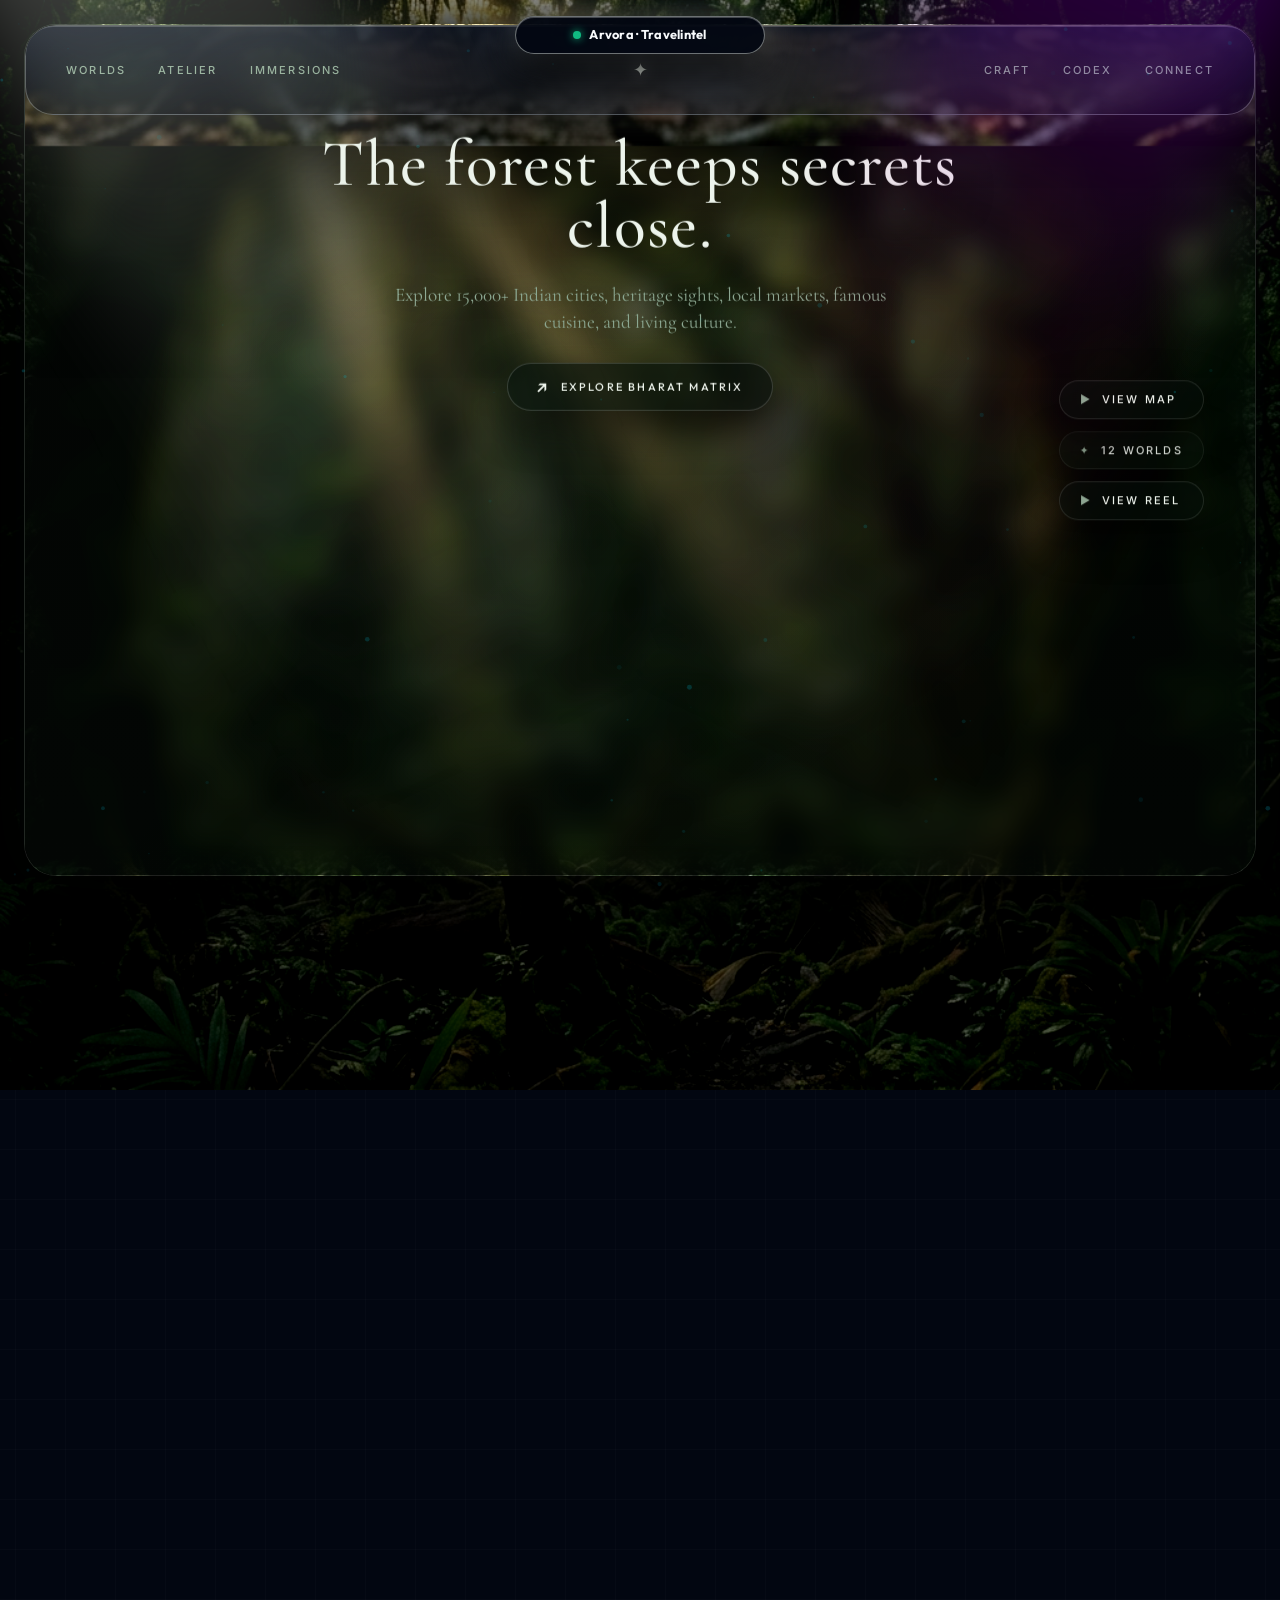
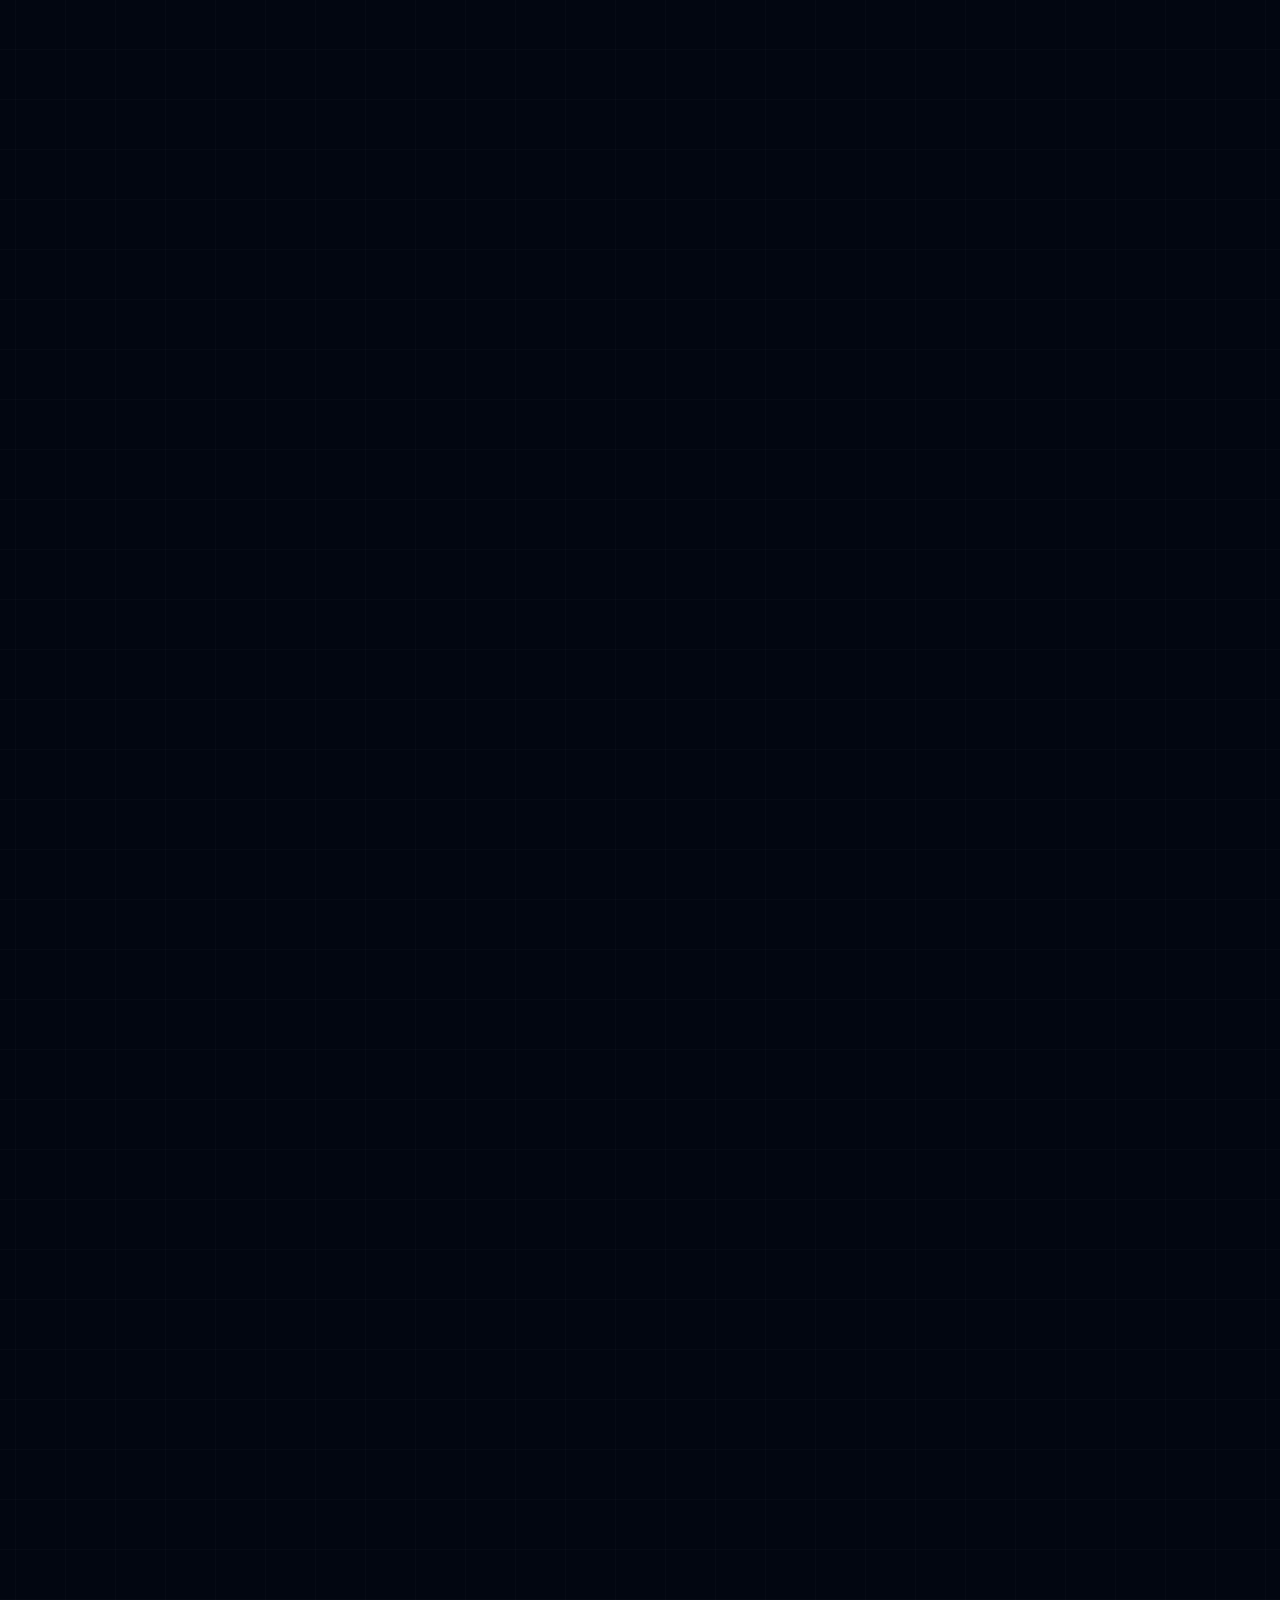
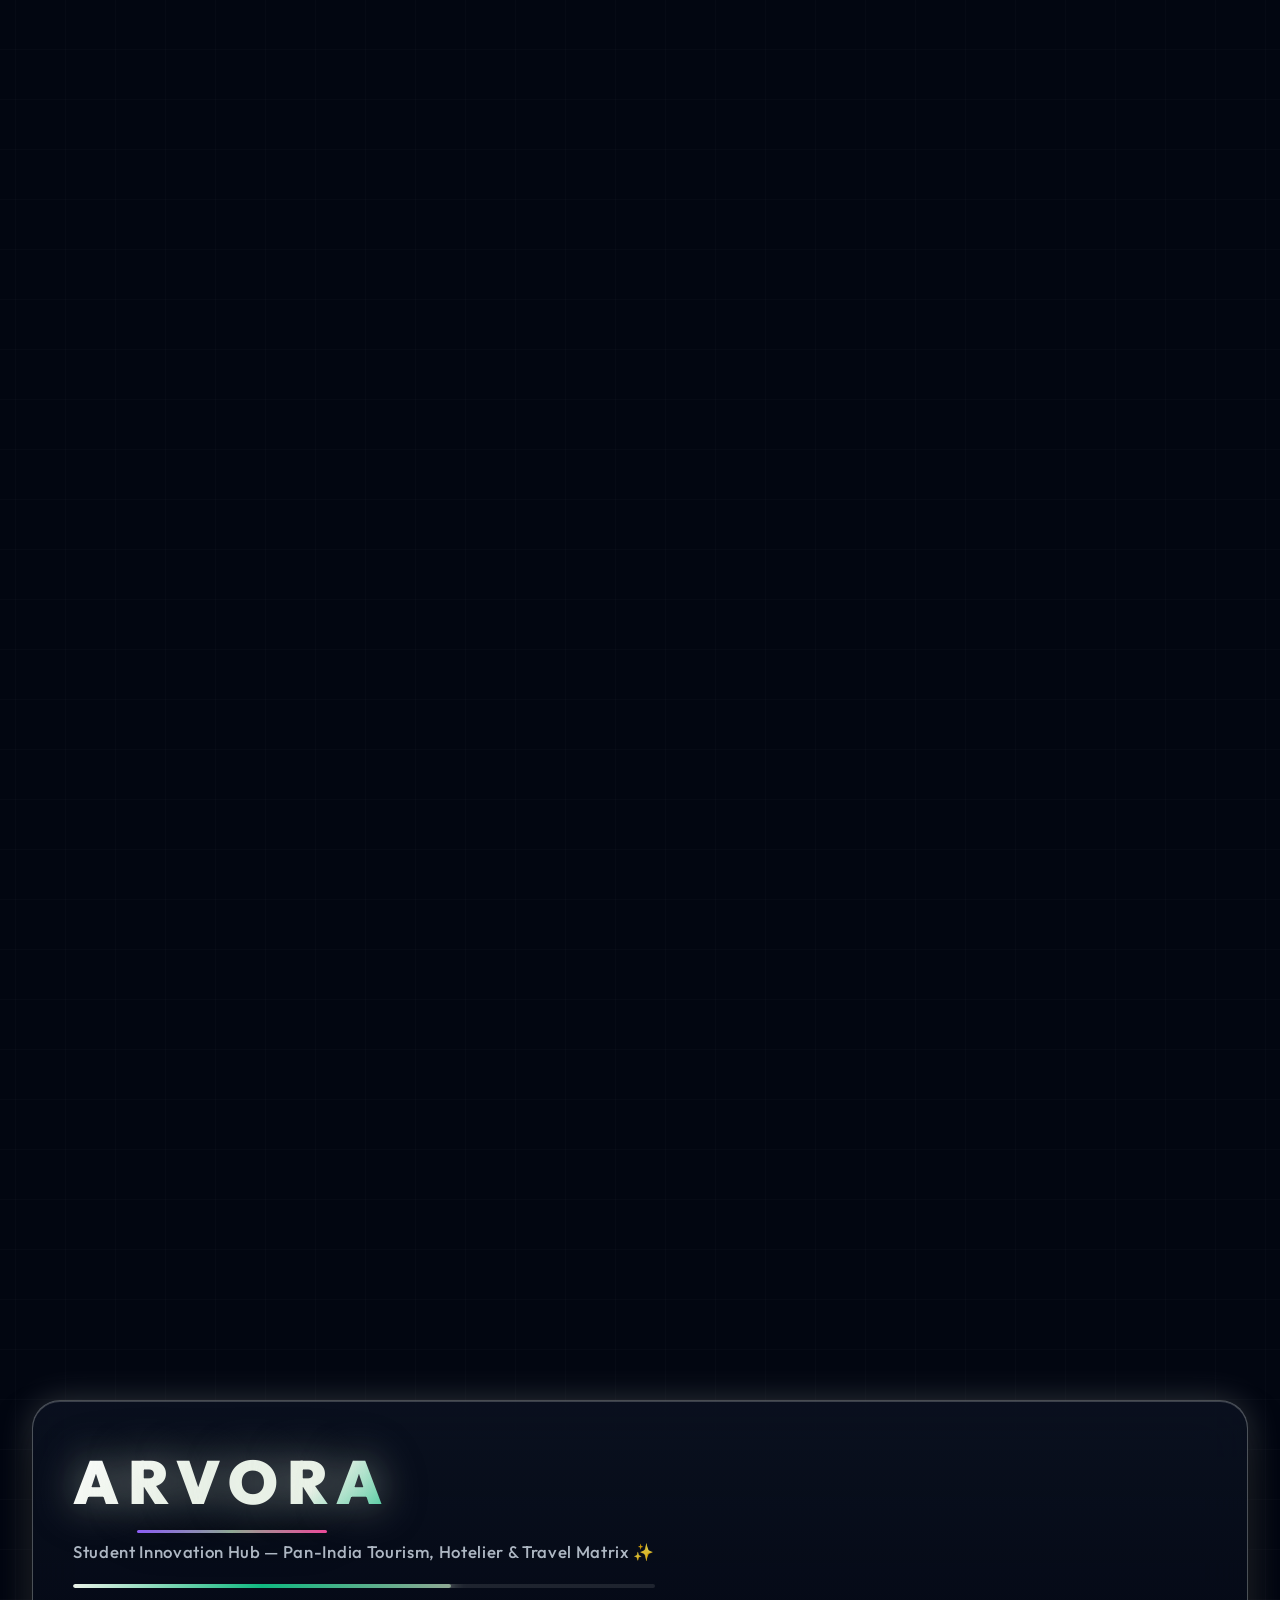
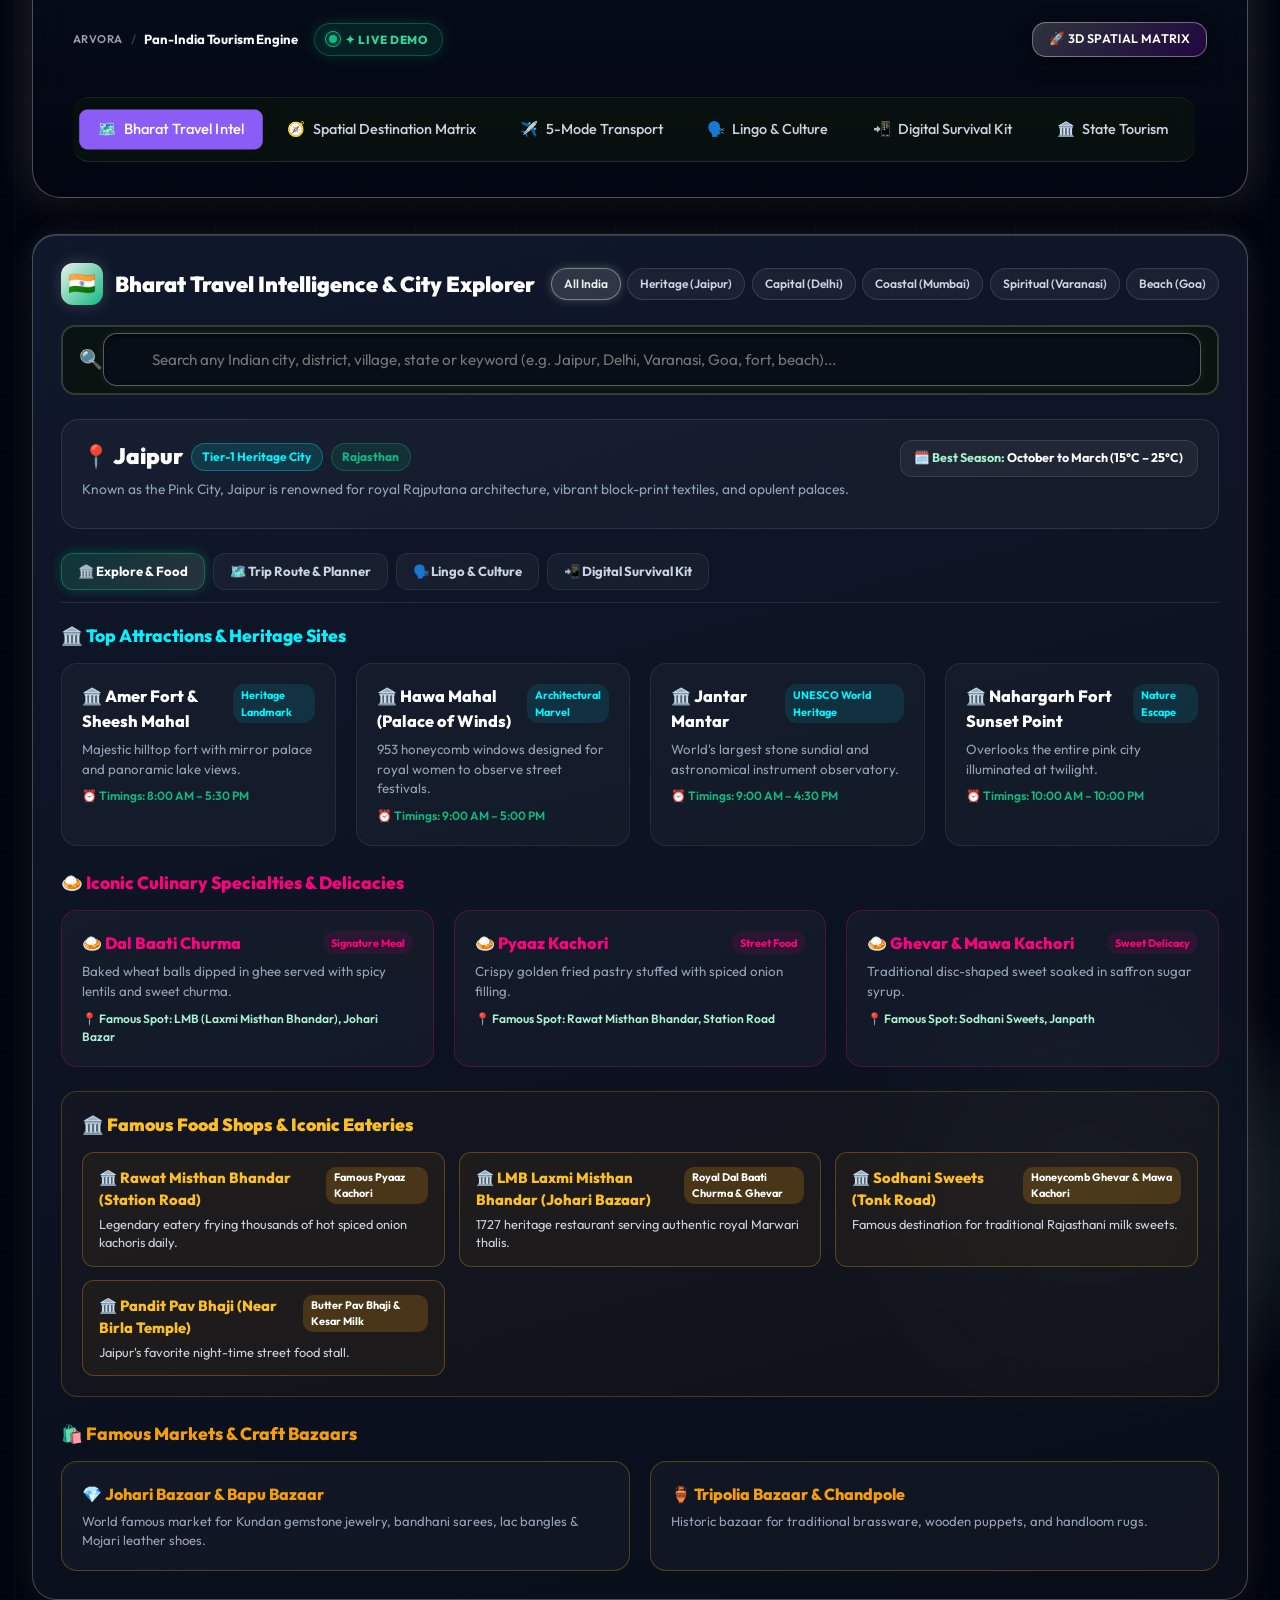
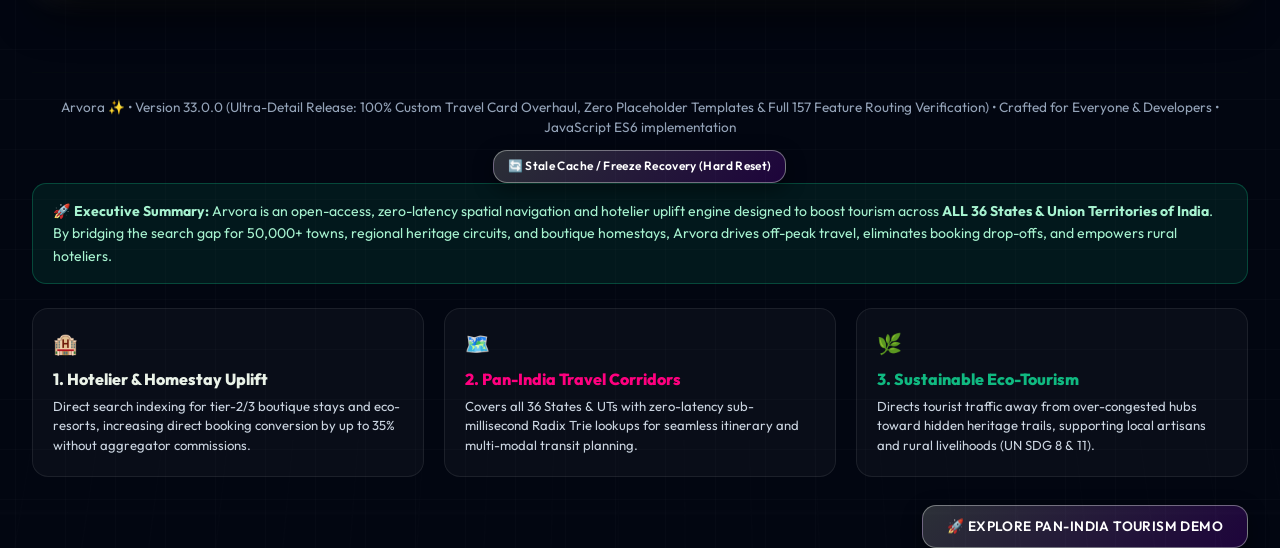
==== commit 0dea796e: "feat: complete Mythic Naturecore UI overhaul and 3D parallax portal" ====
--- a/index.html
+++ b/index.html
@@ -3,14 +3,19 @@
 <head>
   <meta charset="UTF-8">
   <meta name="viewport" content="width=device-width, initial-scale=1.0, viewport-fit=cover">
-  <meta name="theme-color" content="#020617">
+  <meta name="theme-color" content="#050d08">
   <meta http-equiv="Cache-Control" content="no-cache, no-store, must-revalidate">
   <meta http-equiv="Pragma" content="no-cache">
   <meta http-equiv="Expires" content="0">
-  <title>Arvora ✨ — India's City Universe & Dev Hub</title>
-  <meta name="description" content="Arvora: The next-gen Indian cities universe — blazing-fast Radix Tree autocomplete, interactive state tourism, geoguess spelling game, and database seed exporter. Explore India like never before.">
+  <title>Arvora ✨ — Fall Into Reverie | Pan-India Tourism & Dev Hub</title>
+  <meta name="description" content="Arvora: The next-gen Indian cities universe & 3D cinematic tourism matrix — Radix Tree autocomplete, interactive state tourism, and spatial travel intelligence.">
   <link rel="icon" href="data:image/svg+xml,<svg xmlns='http://www.w3.org/2000/svg' viewBox='0 0 100 100'><text y='.9em' font-size='90'>✦</text></svg>">
-  <link rel="stylesheet" href="./index.css?v=130.0.0">
+  <link rel="preconnect" href="https://fonts.googleapis.com">
+  <link rel="preconnect" href="https://fonts.gstatic.com" crossorigin>
+  <link href="https://fonts.googleapis.com/css2?family=Cormorant+Garamond:ital,wght@0,400;0,500;0,600;1,400&family=Inter:wght@400;500;600;700&display=swap" rel="stylesheet">
+  <link rel="stylesheet" href="./styles.css?v=131.0.0">
+  <link rel="stylesheet" href="./index.css?v=131.0.0">
+  <script src="./script.js?v=131.0.0" defer></script>
 <script>
   window._arvoraPin = "";
   function handleDirectUnlock() {
@@ -29,7 +34,149 @@
   handleDirectUnlock();
 </script>
 </head>
-<body>
+<body class="site-shell">
+  <!-- Outer Rainforest Canopy Background -->
+  <div class="outer-canopy-bg" aria-hidden="true"></div>
+
+  <!-- 3D PARALLAX CINEMATIC SCROLL STAGE -->
+  <section class="cinema-scroll" id="cinema" aria-label="Fall into Reverie 3D cinematic scroll story">
+    <div class="stage floating-viewport-window naturecore-viewport">
+      
+      <!-- Volumetric Emerald & Golden Rays Piercing Canopy -->
+      <div class="sunbeams-overlay" aria-hidden="true"></div>
+
+      <div class="world">
+        <img class="scene-img sky-img" alt="" src="./assets/jungle_bg.png" />
+        
+        <!-- Minimalist Split Navigation Header -->
+        <header class="site-header" aria-label="Primary navigation">
+          <nav class="site-nav nav-left" aria-label="Primary navigation left">
+            <a href="#cinema">WORLDS</a>
+            <a href="#tab-content-tourism" onclick="if(window.switchTab) window.switchTab('tourism');">ATELIER</a>
+            <a href="#tab-content-travelintel" onclick="if(window.switchTab) window.switchTab('travelintel');">IMMERSIONS</a>
+          </nav>
+          
+          <a class="site-logo center-emblem" href="#cinema" aria-label="Reverie Emblem">✦</a>
+          
+          <nav class="site-nav nav-right" aria-label="Primary navigation right">
+            <a href="#tab-content-roam" onclick="if(window.switchTab) window.switchTab('roam');">CRAFT</a>
+            <a href="#tab-content-lingo" onclick="if(window.switchTab) window.switchTab('lingo');">CODEX</a>
+            <a href="#main-app-anchor">CONNECT</a>
+          </nav>
+        </header>
+
+        <div class="back-stack">
+          <img class="scene-img back-img back-four" alt="" src="https://raft-blast-61784561.figma.site/_assets/v11/8a7f8af50e0ce92ec2e228e7b0b4112178c51cf1.png" />
+          
+          <!-- 3D Slider & Interactive Cards ("Browse All") -->
+          <section class="sights-slider" aria-label="Reverie sights slider">
+            <div class="sights-track">
+              <article class="sight-card" tabindex="0" role="button" aria-label="Open Kolkata Heritage card" onclick="if(window.openCityCardFromSlider) window.openCityCardFromSlider('Kolkata');">
+                <span class="sight-kicker">West Bengal</span>
+                <img class="sight-pin" alt="" src="https://d8j0ntlcm91z4.cloudfront.net/user_38xzZboKViGWJOttwIXH07lWA1P/hf_20260730_230438_d526b8b6-8a2e-4e3b-9993-3908acae03a7.png" />
+                <h3>Kolkata</h3>
+                <p>Victoria Memorial, Park Street food, &amp; cultural heritage.</p>
+              </article>
+              <article class="sight-card" tabindex="0" role="button" aria-label="Open Jaipur Palaces card" onclick="if(window.openCityCardFromSlider) window.openCityCardFromSlider('Jaipur');">
+                <span class="sight-kicker">Rajasthan</span>
+                <img class="sight-pin" alt="" src="https://d8j0ntlcm91z4.cloudfront.net/user_38xzZboKViGWJOttwIXH07lWA1P/hf_20260730_230442_140bc25b-b165-4249-904a-f708bff6970e.png" />
+                <h3>Jaipur</h3>
+                <p>Hawa Mahal, Amer Fort, block prints &amp; royal cuisine.</p>
+              </article>
+              <article class="sight-card" tabindex="0" role="button" aria-label="Open Varanasi Ghats card" onclick="if(window.openCityCardFromSlider) window.openCityCardFromSlider('Varanasi');">
+                <span class="sight-kicker">Uttar Pradesh</span>
+                <img class="sight-pin" alt="" src="https://d8j0ntlcm91z4.cloudfront.net/user_38xzZboKViGWJOttwIXH07lWA1P/hf_20260730_230448_825949c9-ccdb-4857-b4a6-e349eccc9010.png" />
+                <h3>Varanasi</h3>
+                <p>Sacred Ganga Aarti, ancient ghats, silk weavers, &amp; serenity.</p>
+              </article>
+              <article class="sight-card" tabindex="0" role="button" aria-label="Open Kochi Backwaters card" onclick="if(window.openCityCardFromSlider) window.openCityCardFromSlider('Kochi');">
+                <span class="sight-kicker">Kerala</span>
+                <img class="sight-pin" alt="" src="https://d8j0ntlcm91z4.cloudfront.net/user_38xzZboKViGWJOttwIXH07lWA1P/hf_20260730_230438_d526b8b6-8a2e-4e3b-9993-3908acae03a7.png" />
+                <h3>Kochi</h3>
+                <p>Queen of Arabian Sea — Chinese fishing nets &amp; spice markets.</p>
+              </article>
+              <article class="sight-card" tabindex="0" role="button" aria-label="Open Delhi Imperial Hub card" onclick="if(window.openCityCardFromSlider) window.openCityCardFromSlider('Delhi');">
+                <span class="sight-kicker">National Capital</span>
+                <img class="sight-pin" alt="" src="https://d8j0ntlcm91z4.cloudfront.net/user_38xzZboKViGWJOttwIXH07lWA1P/hf_20260730_230442_140bc25b-b165-4249-904a-f708bff6970e.png" />
+                <h3>Delhi</h3>
+                <p>Heart of Bharat — Chandni Chowk street food &amp; monuments.</p>
+              </article>
+            </div>
+          </section>
+
+          <img class="scene-img back-img back-bazaar" alt="" src="https://raft-blast-61784561.figma.site/_assets/v11/864afe00e41e2fa20a5aa546e15cb807e0f81384.png" />
+        </div>
+
+        <div class="sights-controls" aria-label="Slider controls">
+          <button class="sight-nav sight-prev" aria-label="Previous sight">←</button>
+          <button class="sight-nav sight-next" aria-label="Next sight">→</button>
+        </div>
+
+        <!-- Hero Editorial Title -->
+        <h1 class="hero-title">FALL INTO<br>REVERIE</h1>
+          <p class="hero-subtitle">Crafting boundless digital worlds where the edge between AI vision and living myth dissolves.</p>
+
+          <!-- Mythic Naturecore Floating Action Tray (Right Side) -->
+          <div class="floating-action-tray" aria-label="Quick action controls">
+            <button class="action-pill-btn" onclick="var el=document.getElementById('main-app-anchor'); if(el) el.scrollIntoView({behavior:'smooth'});" title="View Spatial Map">
+              <span class="pill-icon">▶</span>
+              <span>View Map</span>
+            </button>
+            <div class="action-pill-btn counter-pill">
+              <span class="pill-icon">✦</span>
+              <span>12 Worlds</span>
+            </div>
+            <button class="action-pill-btn" onclick="var el=document.getElementById('main-app-anchor'); if(el) el.scrollIntoView({behavior:'smooth'});" title="View Cinematic Reel">
+              <span class="pill-icon">▶</span>
+              <span>View Reel</span>
+            </button>
+          </div>
+
+
+        <!-- Overgrown Stone Arch Parallax Layers -->
+        <img class="scene-img splitframe-img splitframe-left" alt="" src="https://raft-blast-61784561.figma.site/_assets/v11/7536d7b60a1fce482cf6edf3f0bffd3bad5d0f8a.png" />
+        <img class="scene-img splitframe-img splitframe-right" alt="" src="https://raft-blast-61784561.figma.site/_assets/v11/392db6a6a6b98e868bd7f8d3f55bb719d51e5028.png" />
+        <img class="scene-img bridge-img" alt="" src="./assets/stone_arch.png" />
+        <img class="scene-img frame-two-img" alt="" src="https://raft-blast-61784561.figma.site/_assets/v11/ba75252bab2b1c510987b74837770f7bc8a6b2d4.png" />
+
+        <div class="shade"></div>
+      </div>
+
+      <section class="intro-copy" aria-label="Reverie overview">
+        <p>Crafting boundless digital worlds where the edge between vision and living myth dissolves.</p>
+        <div class="hero-tags" aria-label="Reverie highlights">
+          <span>Ancient Archway</span>
+          <span>Pan-India Tourism</span>
+          <span>Overgrown Ruins</span>
+        </div>
+      </section>
+
+      <section class="story-panel story-panel-bridge" id="bridge" aria-label="Archway threshold details">
+        <h2>The archway is the threshold.</h2>
+        <p>Overgrown stone links the ancient canopy and anchors a realm shaped by light, ivy, and timeless myth.</p>
+        <dl class="facts">
+          <div>
+            <dt>36</dt>
+            <dd>States &amp; UTs Master Matrix</dd>
+          </div>
+          <div>
+            <dt>✦</dt>
+            <dd>Boundless Spatial Intelligence</dd>
+          </div>
+        </dl>
+      </section>
+
+      <section class="story-panel story-panel-bazaar" id="bazaar" aria-label="Canopy grove details">
+        <h2>The forest keeps secrets close.</h2>
+        <p>Explore 15,000+ Indian cities, heritage sights, local markets, famous cuisine, and living culture.</p>
+        <button class="note-button" onclick="var el=document.getElementById('main-app-anchor'); if(el) el.scrollIntoView({behavior:'smooth'});">
+          <span aria-hidden="true">↗</span>
+          <span>Explore Bharat Matrix</span>
+        </button>
+      </section>
+    </div>
+  </section>
+
   <!-- 3D CYBER STAGE LIGHTING & GRID FLOOR -->
   <div class="stage-spotlight-left"></div>
   <div class="stage-spotlight-right"></div>
@@ -41,7 +188,7 @@
     <div style="position:absolute; width:450px; height:450px; background:radial-gradient(circle, rgba(59,130,246,0.2) 0%, rgba(0,0,0,0) 70%); top:-100px; left:-100px; border-radius:50%; pointer-events:none;"></div>
     <div style="position:absolute; width:500px; height:500px; background:radial-gradient(circle, rgba(6,182,212,0.18) 0%, rgba(0,0,0,0) 70%); bottom:-150px; right:-150px; border-radius:50%; pointer-events:none;"></div>
 
-    <div id="site-lock-card" style="max-width:440px; width:100%; background:linear-gradient(145deg, rgba(15, 23, 42, 0.9), rgba(11, 17, 32, 0.95)); border:1px solid rgba(255, 255, 255, 0.12); border-radius:28px; padding:2.25rem 1.75rem; box-shadow:0 30px 60px -15px rgba(0, 0, 0, 0.8), inset 0 1px 0 rgba(255,255,255,0.1); text-align:center; position:relative; overflow:hidden;">
+    <div id="site-lock-card" style="max-width:440px; width:100%; background:linear-gradient(145deg, rgba(8, 20, 14, 0.85), rgba(11, 17, 32, 0.95)); border:1px solid rgba(255, 255, 255, 0.12); border-radius:28px; padding:2.25rem 1.75rem; box-shadow:0 30px 60px -15px rgba(0, 0, 0, 0.8), inset 0 1px 0 rgba(255,255,255,0.1); text-align:center; position:relative; overflow:hidden;">
       
       <!-- Top HUD Header -->
       <div style="display:flex; align-items:center; justify-content:space-between; margin-bottom:1.5rem; padding-bottom:0.75rem; border-bottom:1px solid rgba(255,255,255,0.08); font-size:0.75rem; color:var(--text-muted);">
@@ -148,7 +295,7 @@
     </div>
   </div>
 
-  <div class="app-container">
+  <div id="main-app-anchor" class="app-container">
     
     <!-- Header Section -->
     <header>
@@ -173,17 +320,15 @@
         <!-- Header Navigation Controls -->
         <nav style="display:flex; align-items:center; gap:0.5rem; flex-wrap:wrap;">
           <!-- Compact & Unique 3D Quantum Studio Launch Pill Button -->
-          <a id="hero-cta-launch-mostar" class="visualizer-btn" href="mostar.html" style="display:inline-flex; align-items:center; gap:6px; font-size:0.78rem; padding:0.45rem 1rem; border-radius:20px; background:linear-gradient(135deg, #fef8f0, #214f47); color:#0d1312; font-weight:900; border:1px solid rgba(255,255,255,0.6); box-shadow:0 0 18px rgba(254,248,240,0.4); cursor:pointer; text-transform:uppercase; letter-spacing:0.04em; text-decoration:none;">
-            <span>🏞️ Mostar 3D Experience</span>
-          </a>
-          <button id="hero-cta-launch-3d" class="visualizer-btn" style="display:inline-flex; align-items:center; gap:6px; font-size:0.78rem; padding:0.45rem 1rem; border-radius:20px; background:linear-gradient(135deg, #00f3ff, #7928ca, #ff007f); color:#ffffff; font-weight:800; border:1px solid rgba(255,255,255,0.4); box-shadow:0 0 18px rgba(0,243,255,0.5); cursor:pointer; text-transform:uppercase; letter-spacing:0.04em;" onclick="event.stopPropagation(); if(window.openQuantumHologramModal) window.openQuantumHologramModal();">
+          
+          <button id="hero-cta-launch-3d" class="visualizer-btn" style="display:inline-flex; align-items:center; gap:6px; font-size:0.78rem; padding:0.45rem 1rem; border-radius:20px; background:linear-gradient(135deg, #eaf2e8, #7928ca, #ff007f); color:#ffffff; font-weight:800; border:1px solid rgba(255,255,255,0.4); box-shadow:0 0 18px rgba(0,243,255,0.5); cursor:pointer; text-transform:uppercase; letter-spacing:0.04em;" onclick="event.stopPropagation(); if(window.openQuantumHologramModal) window.openQuantumHologramModal();">
             <span>🚀 3D Spatial Matrix</span>
           </button>
         </nav>
       </div>
 
       <!-- MAIN HUB TOP NAVIGATION TAB BAR (8 MAIN DOMAIN HUBS) -->
-      <nav class="main-hub-tab-bar" style="display:flex; align-items:center; gap:0.5rem; overflow-x:auto; padding:0.75rem 0.5rem; margin-top:1rem; border-top:1px solid rgba(255,255,255,0.08); border-bottom:1px solid rgba(0,243,255,0.25); background:rgba(2,6,23,0.7); backdrop-filter:blur(12px); border-radius:16px; scrollbar-width:none;">
+      <nav class="main-hub-tab-bar" style="display:flex; align-items:center; gap:0.5rem; overflow-x:auto; padding:0.75rem 0.5rem; margin-top:1rem; border-top:1px solid rgba(255,255,255,0.08); border-bottom:1px solid rgba(234,242,232,0.12); background:rgba(8,20,14,0.75); backdrop-filter:blur(12px); border-radius:16px; scrollbar-width:none;">
         <button id="tab-btn-travelintel" class="tab-btn active" data-tab="travelintel" onclick="if(window.switchTab) window.switchTab('travelintel');">
           <span>🗺️</span> Bharat Travel Intel
         </button>
@@ -245,19 +390,19 @@
   <div id="theme-backdrop" class="sidebar-backdrop" style="display:none;"></div>
 
   <!-- 🚀 ARVORA UNIVERSAL SPOTLIGHT COMMAND PALETTE (Cmd + K / Ctrl + K) -->
-  <div id="spotlight-cmd-modal" class="quantum-modal-overlay" style="display:none; position:fixed; inset:0; z-index:99999999; background:rgba(2,6,23,0.85); backdrop-filter:blur(16px); align-items:flex-start; justify-content:center; padding-top:8vh;" onclick="if(event.target===this && window.closeSpotlightModal) window.closeSpotlightModal();">
-    <div style="max-width:680px; width:92%; background:linear-gradient(145deg, rgba(15,23,42,0.96), rgba(2,6,23,0.98)); border:1px solid rgba(0,243,255,0.45); border-radius:22px; box-shadow:0 25px 60px -10px rgba(0,0,0,0.95), 0 0 35px rgba(0,243,255,0.25); overflow:hidden; display:flex; flex-direction:column; max-height:82vh;">
+  <div id="spotlight-cmd-modal" class="quantum-modal-overlay" style="display:none; position:fixed; inset:0; z-index:99999999; background:rgba(8,20,14,0.88); backdrop-filter:blur(16px); align-items:flex-start; justify-content:center; padding-top:8vh;" onclick="if(event.target===this && window.closeSpotlightModal) window.closeSpotlightModal();">
+    <div style="max-width:680px; width:92%; background:linear-gradient(145deg, rgba(8,20,14,0.92), rgba(5,13,8,0.96)); border:1px solid rgba(234,242,232,0.2); border-radius:22px; box-shadow:0 25px 60px -10px rgba(0,0,0,0.95), 0 0 35px rgba(234,242,232,0.12); overflow:hidden; display:flex; flex-direction:column; max-height:82vh;">
       
       <!-- Top Search Header -->
       <div style="display:flex; align-items:center; gap:0.75rem; padding:1.1rem 1.25rem; border-bottom:1px solid rgba(255,255,255,0.1); background:rgba(255,255,255,0.02);">
-        <span style="font-size:1.3rem; color:#00f3ff; filter:drop-shadow(0 0 8px #00f3ff);">🔍</span>
+        <span style="font-size:1.3rem; color:#eaf2e8; filter:drop-shadow(0 0 8px #eaf2e8);">🔍</span>
         <input type="text" id="spotlight-cmd-input" placeholder="Search 50,000+ Indian cities, state hubs, travel intel, 3D engine, culinary features..." autocomplete="off" style="flex:1; background:transparent; border:none; outline:none; color:#ffffff; font-size:1.05rem; font-weight:600; font-family:inherit;">
         <span id="spotlight-cmd-clear" style="cursor:pointer; color:#94a3b8; display:none; font-size:1.1rem; padding:0 0.4rem;" onclick="if(window.clearSpotlightInput) window.clearSpotlightInput();">✕</span>
         <div style="background:rgba(255,255,255,0.08); border:1px solid rgba(255,255,255,0.15); padding:0.2rem 0.5rem; border-radius:6px; font-size:0.7rem; color:var(--text-muted); font-weight:700; text-transform:uppercase;">ESC</div>
       </div>
 
       <!-- Quick Category Filter Bar -->
-      <div style="display:flex; align-items:center; gap:0.4rem; padding:0.6rem 1.25rem; border-bottom:1px solid rgba(255,255,255,0.06); background:rgba(2,6,23,0.6); overflow-x:auto; font-size:0.75rem;">
+      <div style="display:flex; align-items:center; gap:0.4rem; padding:0.6rem 1.25rem; border-bottom:1px solid rgba(255,255,255,0.06); background:rgba(8,20,14,0.65); overflow-x:auto; font-size:0.75rem;">
         <button class="intel-chip-btn active spotlight-cat-btn" data-cat="all" onclick="if(window.setSpotlightCategory) window.setSpotlightCategory('all');">✨ All (Global)</button>
         <button class="intel-chip-btn spotlight-cat-btn" data-cat="cities" onclick="if(window.setSpotlightCategory) window.setSpotlightCategory('cities');">🌆 Cities (50k)</button>
         <button class="intel-chip-btn spotlight-cat-btn" data-cat="travel" onclick="if(window.setSpotlightCategory) window.setSpotlightCategory('travel');">🧳 Travel Intel</button>
@@ -272,20 +417,20 @@
       </div>
 
       <!-- Footer Help Bar -->
-      <div style="display:flex; align-items:center; justify-content:space-between; padding:0.65rem 1.25rem; border-top:1px solid rgba(255,255,255,0.08); background:rgba(2,6,23,0.85); font-size:0.75rem; color:var(--text-muted);">
+      <div style="display:flex; align-items:center; justify-content:space-between; padding:0.65rem 1.25rem; border-top:1px solid rgba(255,255,255,0.08); background:rgba(8,20,14,0.88); font-size:0.75rem; color:var(--text-muted);">
         <div style="display:flex; align-items:center; gap:1rem;">
           <span><kbd style="background:rgba(255,255,255,0.1); padding:1px 5px; border-radius:4px; font-weight:700;">↑</kbd> <kbd style="background:rgba(255,255,255,0.1); padding:1px 5px; border-radius:4px; font-weight:700;">↓</kbd> Navigate</span>
           <span><kbd style="background:rgba(255,255,255,0.1); padding:1px 5px; border-radius:4px; font-weight:700;">↵</kbd> Select</span>
         </div>
-        <span style="color:#00f3ff; font-weight:700;">✦ Radix Trie & Substring Hybrid Search</span>
+        <span style="color:#eaf2e8; font-weight:700;">✦ Radix Trie & Substring Hybrid Search</span>
       </div>
 
     </div>
   </div>
 
   <!-- 🏙️ CITY SPOTLIGHT HUB MODAL -->
-  <div id="city-spotlight-modal" class="quantum-modal-overlay" style="display:none; position:fixed; inset:0; z-index:999999999; background:rgba(2,6,23,0.88); backdrop-filter:blur(16px); align-items:center; justify-content:center; padding:1.5rem;" onclick="if(event.target===this && window.closeCitySpotlightModal) window.closeCitySpotlightModal();">
-    <div id="city-spotlight-card-content" style="max-width:620px; width:100%; background:linear-gradient(145deg, rgba(15,23,42,0.96), rgba(2,6,23,0.98)); border:1px solid rgba(0,243,255,0.45); border-radius:24px; padding:1.75rem; box-shadow:0 30px 70px -15px rgba(0,0,0,0.95), 0 0 35px rgba(0,243,255,0.25); position:relative; overflow:hidden;">
+  <div id="city-spotlight-modal" class="quantum-modal-overlay" style="display:none; position:fixed; inset:0; z-index:999999999; background:rgba(8,20,14,0.92); backdrop-filter:blur(16px); align-items:center; justify-content:center; padding:1.5rem;" onclick="if(event.target===this && window.closeCitySpotlightModal) window.closeCitySpotlightModal();">
+    <div id="city-spotlight-card-content" style="max-width:620px; width:100%; background:linear-gradient(145deg, rgba(8,20,14,0.92), rgba(5,13,8,0.96)); border:1px solid rgba(234,242,232,0.2); border-radius:24px; padding:1.75rem; box-shadow:0 30px 70px -15px rgba(0,0,0,0.95), 0 0 35px rgba(234,242,232,0.12); position:relative; overflow:hidden;">
       <!-- Dynamically filled by JS -->
     </div>
   </div>
@@ -293,12 +438,12 @@
          FEATURE #1: BHARAT TRAVEL INTELLIGENCE & CITY EXPLORER
          ===================================================================== -->
     <div id="tab-content-travelintel" class="tab-content active" style="margin-bottom:2rem;">
-      <div class="panel" style="background:linear-gradient(135deg, rgba(15,23,42,0.9), rgba(2,6,23,0.95)); border:1px solid rgba(0,243,255,0.35); border-radius:24px; padding:1.75rem; box-shadow:0 0 35px rgba(0,243,255,0.15);">
+      <div class="panel" style="background:linear-gradient(135deg, rgba(8,20,14,0.85), rgba(13,26,18,0.92)); border:1px solid rgba(234,242,232,0.15); border-radius:24px; padding:1.75rem; box-shadow:0 0 35px rgba(143,168,148,0.15);">
         
         <!-- Header & Title -->
         <div style="display:flex; align-items:center; justify-content:space-between; flex-wrap:wrap; gap:1rem; margin-bottom:1.25rem;">
           <div style="display:flex; align-items:center; gap:0.75rem;">
-            <div style="width:42px; height:42px; border-radius:12px; background:linear-gradient(135deg, #00f3ff, #10b981); display:flex; align-items:center; justify-content:center; font-size:1.4rem; box-shadow:0 0 15px rgba(0,243,255,0.4);">
+            <div style="width:42px; height:42px; border-radius:12px; background:linear-gradient(135deg, #eaf2e8, #10b981); display:flex; align-items:center; justify-content:center; font-size:1.4rem; box-shadow:0 0 15px rgba(234,242,232,0.18);">
               <span>🇮🇳</span>
             </div>
             <div>
@@ -319,8 +464,8 @@
 
         <!-- High-Contrast Search Bar -->
         <div style="position:relative; margin-bottom:1.5rem;">
-          <div class="search-input-container" style="background:rgba(2,6,23,0.85); border:2px solid rgba(0,243,255,0.4); border-radius:14px; padding:0.4rem 1rem;">
-            <span style="font-size:1.2rem; color:#00f3ff;">🔍</span>
+          <div class="search-input-container" style="background:rgba(8,20,14,0.88); border:2px solid rgba(234,242,232,0.18); border-radius:14px; padding:0.4rem 1rem;">
+            <span style="font-size:1.2rem; color:#eaf2e8;">🔍</span>
             <input type="text" id="intel-search-input" placeholder="Search any Indian city, district, village, state or keyword (e.g. Jaipur, Delhi, Varanasi, Goa, fort, beach)..." autocomplete="off" style="font-size:0.95rem;">
             <span id="intel-clear-btn" style="cursor:pointer; color:#94a3b8; display:none;" onclick="if(window.clearIntelSearch) window.clearIntelSearch();">✕</span>
           </div>
@@ -359,16 +504,16 @@
          FEATURE #1B: SEPARATED MULTI-MODE TRANSPORT MATRIX & ESTIMATOR HUB
          ===================================================================== -->
     <div id="tab-content-transport" class="tab-content" style="margin-bottom:2rem;">
-      <div class="panel" style="background:linear-gradient(135deg, rgba(15,23,42,0.96), rgba(2,6,23,0.98)); border:1px solid rgba(0,243,255,0.4); border-radius:24px; padding:1.75rem; box-shadow:0 0 35px rgba(0,243,255,0.15);">
+      <div class="panel" style="background:linear-gradient(135deg, rgba(8,20,14,0.92), rgba(5,13,8,0.96)); border:1px solid rgba(234,242,232,0.18); border-radius:24px; padding:1.75rem; box-shadow:0 0 35px rgba(143,168,148,0.15);">
         
         <!-- Header -->
         <div style="display:flex; align-items:center; justify-content:space-between; flex-wrap:wrap; gap:1rem; margin-bottom:1.5rem; border-bottom:1px solid rgba(255,255,255,0.1); padding-bottom:1rem;">
           <div style="display:flex; align-items:center; gap:0.85rem;">
-            <div style="width:48px; height:48px; border-radius:14px; background:linear-gradient(135deg, #00f3ff, #10b981); display:flex; align-items:center; justify-content:center; font-size:1.6rem; box-shadow:0 0 20px rgba(0,243,255,0.4);">
+            <div style="width:48px; height:48px; border-radius:14px; background:linear-gradient(135deg, #eaf2e8, #10b981); display:flex; align-items:center; justify-content:center; font-size:1.6rem; box-shadow:0 0 20px rgba(234,242,232,0.18);">
               <span>🚀</span>
             </div>
             <div>
-              <span style="font-size:0.72rem; font-weight:800; color:#00f3ff; text-transform:uppercase; letter-spacing:0.12em;">Separated Multi-Mode Transit Engine</span>
+              <span style="font-size:0.72rem; font-weight:800; color:#eaf2e8; text-transform:uppercase; letter-spacing:0.12em;">Separated Multi-Mode Transit Engine</span>
               <h2 style="font-size:1.4rem; font-weight:900; color:#ffffff; margin:2px 0 0 0;">Bharat Multi-Mode Transport &amp; Tariff Hub</h2>
             </div>
           </div>
@@ -379,10 +524,10 @@
 
         
         <!-- Interactive MakeMyTrip & RedBus Door-to-Door Route, Time, Distance & Fare Estimator -->
-        <div class="intel-item-card" style="background:linear-gradient(145deg, rgba(15,23,42,0.95), rgba(2,6,23,0.98)); border:2px solid rgba(0,243,255,0.45); border-radius:20px; padding:1.5rem; margin-bottom:1.75rem; box-shadow:0 15px 35px rgba(0,0,0,0.6);">
+        <div class="intel-item-card" style="background:linear-gradient(145deg, rgba(15,23,42,0.95), rgba(5,13,8,0.96)); border:2px solid rgba(234,242,232,0.2); border-radius:20px; padding:1.5rem; margin-bottom:1.75rem; box-shadow:0 15px 35px rgba(0,0,0,0.6);">
           <div style="display:flex; justify-content:space-between; align-items:center; flex-wrap:wrap; gap:0.5rem; margin-bottom:1rem; border-bottom:1px solid rgba(255,255,255,0.1); padding-bottom:0.75rem;">
             <div>
-              <span style="font-size:0.72rem; font-weight:800; color:#00f3ff; text-transform:uppercase; letter-spacing:0.12em;">MakeMyTrip, RedBus &amp; IRCTC Door-to-Door Travel Engine</span>
+              <span style="font-size:0.72rem; font-weight:800; color:#eaf2e8; text-transform:uppercase; letter-spacing:0.12em;">MakeMyTrip, RedBus &amp; IRCTC Door-to-Door Travel Engine</span>
               <h3 style="font-size:1.25rem; font-weight:900; color:#ffffff; margin:2px 0 0 0;">🔍 Intercity Route, Time, Distance &amp; Actual Fare Estimator</h3>
             </div>
             <span style="font-size:0.78rem; color:#a7f3d0; background:rgba(16,185,129,0.15); border:1px solid rgba(16,185,129,0.3); padding:0.3rem 0.75rem; border-radius:14px; font-weight:800;">
@@ -397,7 +542,7 @@
             <div>
               <label style="display:block; font-size:0.78rem; font-weight:700; color:#94a3b8; text-transform:uppercase; margin-bottom:0.4rem;">From (Origin City)</label>
               <div style="position:relative;">
-                <input type="text" id="route-from-input" value="Delhi" placeholder="Enter origin city (e.g. Delhi, Jaipur, Mumbai)..." style="width:100%; background:rgba(2,6,23,0.85); border:1px solid rgba(0,243,255,0.4); border-radius:12px; padding:0.65rem 0.85rem; color:#fff; font-size:0.95rem; font-weight:600; outline:none;" autocomplete="off">
+                <input type="text" id="route-from-input" value="Delhi" placeholder="Enter origin city (e.g. Delhi, Jaipur, Mumbai)..." style="width:100%; background:rgba(8,20,14,0.88); border:1px solid rgba(234,242,232,0.18); border-radius:12px; padding:0.65rem 0.85rem; color:#fff; font-size:0.95rem; font-weight:600; outline:none;" autocomplete="off">
               </div>
             </div>
 
@@ -405,13 +550,13 @@
             <div>
               <label style="display:block; font-size:0.78rem; font-weight:700; color:#94a3b8; text-transform:uppercase; margin-bottom:0.4rem;">To (Destination City)</label>
               <div style="position:relative;">
-                <input type="text" id="route-to-input" value="Jaipur" placeholder="Enter destination city (e.g. Jaipur, Varanasi, Goa)..." style="width:100%; background:rgba(2,6,23,0.4); border:1px solid rgba(0,243,255,0.4); border-radius:12px; padding:0.65rem 0.85rem; color:#fff; font-size:0.95rem; font-weight:600; outline:none;" autocomplete="off">
+                <input type="text" id="route-to-input" value="Jaipur" placeholder="Enter destination city (e.g. Jaipur, Varanasi, Goa)..." style="width:100%; background:rgba(2,6,23,0.4); border:1px solid rgba(234,242,232,0.18); border-radius:12px; padding:0.65rem 0.85rem; color:#fff; font-size:0.95rem; font-weight:600; outline:none;" autocomplete="off">
               </div>
             </div>
 
             <!-- Action Button -->
             <div>
-              <button class="visualizer-btn" style="width:100%; background:linear-gradient(135deg, #00f3ff, #7928ca); border:none; color:#ffffff; font-weight:900; padding:0.7rem 1.2rem; border-radius:12px; font-size:0.9rem; cursor:pointer; text-transform:uppercase; letter-spacing:0.04em;" onclick="if(window.calculateDoorToDoorRoute) window.calculateDoorToDoorRoute();">
+              <button class="visualizer-btn" style="width:100%; background:linear-gradient(135deg, #eaf2e8, #7928ca); border:none; color:#ffffff; font-weight:900; padding:0.7rem 1.2rem; border-radius:12px; font-size:0.9rem; cursor:pointer; text-transform:uppercase; letter-spacing:0.04em;" onclick="if(window.calculateDoorToDoorRoute) window.calculateDoorToDoorRoute();">
                 Calculate Route &amp; Fares ⚡
               </button>
             </div>
@@ -458,7 +603,7 @@
          FEATURE #1C: REGIONAL LINGO, UNIVERSAL SPEECH & TEXT TRANSLATOR APP
          ===================================================================== -->
     <div id="tab-content-lingo" class="tab-content" style="margin-bottom:2rem;">
-      <div class="panel" style="background:linear-gradient(135deg, rgba(15,23,42,0.96), rgba(2,6,23,0.98)); border:1px solid rgba(255,0,127,0.4); border-radius:24px; padding:1.75rem; box-shadow:0 0 35px rgba(255,0,127,0.15);">
+      <div class="panel" style="background:linear-gradient(135deg, rgba(8,20,14,0.92), rgba(5,13,8,0.96)); border:1px solid rgba(255,0,127,0.4); border-radius:24px; padding:1.75rem; box-shadow:0 0 35px rgba(255,0,127,0.15);">
         
         <!-- Header -->
         <div style="display:flex; align-items:center; justify-content:space-between; flex-wrap:wrap; gap:1rem; margin-bottom:1.5rem; border-bottom:1px solid rgba(255,255,255,0.1); padding-bottom:1rem;">
@@ -483,7 +628,7 @@
             <!-- Source Language Selector -->
             <div>
               <label style="display:block; font-size:0.72rem; font-weight:800; color:#94a3b8; text-transform:uppercase; margin-bottom:0.35rem;">From (Source Language)</label>
-              <select id="lingo-source-select" style="width:100%; background:rgba(2,6,23,0.85); border:1px solid rgba(255,0,127,0.4); border-radius:12px; padding:0.6rem 0.85rem; color:#fff; font-size:0.9rem; font-weight:700; outline:none;" onchange="if(window.translateLingoText) window.translateLingoText();">
+              <select id="lingo-source-select" style="width:100%; background:rgba(8,20,14,0.88); border:1px solid rgba(255,0,127,0.4); border-radius:12px; padding:0.6rem 0.85rem; color:#fff; font-size:0.9rem; font-weight:700; outline:none;" onchange="if(window.translateLingoText) window.translateLingoText();">
                 <option value="auto" selected>✨ Auto-Detect Language</option>
                 <option value="en">🇬🇧 English</option>
                 <option value="hi">🇮🇳 Hindi (हिंदी)</option>
@@ -518,7 +663,7 @@
             <!-- Target Language Selector -->
             <div>
               <label style="display:block; font-size:0.72rem; font-weight:800; color:#94a3b8; text-transform:uppercase; margin-bottom:0.35rem;">To (Target Language)</label>
-              <select id="lingo-target-select" style="width:100%; background:rgba(2,6,23,0.85); border:1px solid rgba(0,243,255,0.4); border-radius:12px; padding:0.6rem 0.85rem; color:#00f3ff; font-size:0.9rem; font-weight:700; outline:none;" onchange="if(window.translateLingoText) window.translateLingoText();">
+              <select id="lingo-target-select" style="width:100%; background:rgba(8,20,14,0.88); border:1px solid rgba(234,242,232,0.18); border-radius:12px; padding:0.6rem 0.85rem; color:#eaf2e8; font-size:0.9rem; font-weight:700; outline:none;" onchange="if(window.translateLingoText) window.translateLingoText();">
                 <option value="hi" selected>🇮🇳 Hindi (हिंदी)</option>
                 <option value="en">🇬🇧 English</option>
                 <option value="mr">🌊 Marathi (मराठी)</option>
@@ -566,14 +711,14 @@
         <div style="display:grid; grid-template-columns:repeat(auto-fit, minmax(300px, 1fr)); gap:1.25rem; margin-bottom:1.5rem;">
           
           <!-- LEFT COLUMN: INPUT TYPING TEXTAREA -->
-          <div style="background:rgba(15,23,42,0.9); border:2px solid rgba(255,0,127,0.4); border-radius:20px; padding:1.25rem; display:flex; flex-direction:column; justify-content:space-between; box-shadow:0 10px 30px rgba(0,0,0,0.5);">
+          <div style="background:rgba(8,20,14,0.85); border:2px solid rgba(255,0,127,0.4); border-radius:20px; padding:1.25rem; display:flex; flex-direction:column; justify-content:space-between; box-shadow:0 10px 30px rgba(0,0,0,0.5);">
             <div>
               <div style="display:flex; justify-content:space-between; align-items:center; margin-bottom:0.65rem;">
                 <span style="font-size:0.8rem; font-weight:800; color:#ff007f; text-transform:uppercase;">✍️ Type Your Statement (Any Language)</span>
                 <span id="lingo-char-counter" style="font-size:0.72rem; color:#94a3b8; font-weight:600;">0 / 2000</span>
               </div>
               
-              <textarea id="lingo-input-textarea" rows="6" placeholder="Type or paste any sentence in any language of the world (e.g. Where is the nearest railway station? How much does this cost? Bonjour, comment allez-vous?)..." style="width:100%; background:rgba(2,6,23,0.85); border:1px solid rgba(255,255,255,0.15); border-radius:14px; padding:0.85rem; color:#ffffff; font-size:1rem; font-family:inherit; line-height:1.5; outline:none; resize:vertical; min-height:140px;" oninput="if(window.handleLingoTyping) window.handleLingoTyping();"></textarea>
+              <textarea id="lingo-input-textarea" rows="6" placeholder="Type or paste any sentence in any language of the world (e.g. Where is the nearest railway station? How much does this cost? Bonjour, comment allez-vous?)..." style="width:100%; background:rgba(8,20,14,0.88); border:1px solid rgba(255,255,255,0.15); border-radius:14px; padding:0.85rem; color:#ffffff; font-size:1rem; font-family:inherit; line-height:1.5; outline:none; resize:vertical; min-height:140px;" oninput="if(window.handleLingoTyping) window.handleLingoTyping();"></textarea>
             </div>
 
             <!-- Input Toolbar -->
@@ -594,14 +739,14 @@
           </div>
 
           <!-- RIGHT COLUMN: TRANSLATED RESULT BOX -->
-          <div style="background:linear-gradient(145deg, rgba(15,23,42,0.95), rgba(2,6,23,0.98)); border:2px solid rgba(0,243,255,0.45); border-radius:20px; padding:1.25rem; display:flex; flex-direction:column; justify-content:space-between; box-shadow:0 10px 30px rgba(0,0,0,0.5);">
+          <div style="background:linear-gradient(145deg, rgba(15,23,42,0.95), rgba(5,13,8,0.96)); border:2px solid rgba(234,242,232,0.2); border-radius:20px; padding:1.25rem; display:flex; flex-direction:column; justify-content:space-between; box-shadow:0 10px 30px rgba(0,0,0,0.5);">
             <div>
               <div style="display:flex; justify-content:space-between; align-items:center; margin-bottom:0.65rem;">
-                <span style="font-size:0.8rem; font-weight:800; color:#00f3ff; text-transform:uppercase;">🌐 Translated Output</span>
+                <span style="font-size:0.8rem; font-weight:800; color:#eaf2e8; text-transform:uppercase;">🌐 Translated Output</span>
                 <span id="lingo-detected-lang-badge" style="font-size:0.72rem; color:#a7f3d0; background:rgba(16,185,129,0.15); border:1px solid rgba(16,185,129,0.3); padding:0.2rem 0.6rem; border-radius:10px; font-weight:700; display:none;">Detected: Auto</span>
               </div>
 
-              <div id="lingo-output-container" style="background:rgba(2,6,23,0.9); border:1px solid rgba(0,243,255,0.25); border-radius:14px; padding:1rem; min-height:140px; display:flex; flex-direction:column; justify-content:center;">
+              <div id="lingo-output-container" style="background:rgba(2,6,23,0.9); border:1px solid rgba(234,242,232,0.12); border-radius:14px; padding:1rem; min-height:140px; display:flex; flex-direction:column; justify-content:center;">
                 <div id="lingo-placeholder-state" style="color:#64748b; font-size:0.9rem; text-align:center; font-style:italic;">
                   Translation will appear here in real-time as you type...
                 </div>
@@ -612,7 +757,7 @@
             <!-- Output Action Toolbar -->
             <div style="display:flex; justify-content:space-between; align-items:center; margin-top:0.85rem; flex-wrap:wrap; gap:0.5rem; border-top:1px solid rgba(255,255,255,0.08); padding-top:0.75rem;">
               <div style="display:flex; gap:0.5rem;">
-                <button id="lingo-speak-out-btn" class="visualizer-btn" style="background:rgba(0,243,255,0.15); border:1px solid rgba(0,243,255,0.4); color:#00f3ff; font-size:0.8rem; font-weight:800; padding:0.4rem 0.95rem; border-radius:8px; display:inline-flex; align-items:center; gap:6px; cursor:pointer;" onclick="if(window.speakLingoOutputText) window.speakLingoOutputText();">
+                <button id="lingo-speak-out-btn" class="visualizer-btn" style="background:rgba(143,168,148,0.15); border:1px solid rgba(234,242,232,0.18); color:#eaf2e8; font-size:0.8rem; font-weight:800; padding:0.4rem 0.95rem; border-radius:8px; display:inline-flex; align-items:center; gap:6px; cursor:pointer;" onclick="if(window.speakLingoOutputText) window.speakLingoOutputText();">
                   🔊 Listen Audio
                 </button>
                 <button class="visualizer-btn" style="background:rgba(255,255,255,0.06); border:1px solid rgba(255,255,255,0.15); color:#fff; font-size:0.8rem; font-weight:700; padding:0.4rem 0.85rem; border-radius:8px; display:inline-flex; align-items:center; gap:4px; cursor:pointer;" onclick="if(window.copyLingoTranslation) window.copyLingoTranslation();">
@@ -644,7 +789,7 @@
 
         <!-- RECENT TRANSLATIONS STACK -->
         <div id="lingo-history-card" style="display:none; background:rgba(255,255,255,0.02); border:1px solid rgba(255,255,255,0.08); border-radius:18px; padding:1.1rem;">
-          <h3 style="font-size:0.9rem; font-weight:800; color:#00f3ff; margin:0 0 0.65rem 0;">🕒 Recent Session Translations</h3>
+          <h3 style="font-size:0.9rem; font-weight:800; color:#eaf2e8; margin:0 0 0.65rem 0;">🕒 Recent Session Translations</h3>
           <div id="lingo-history-list" style="display:flex; flex-direction:column; gap:0.5rem;"></div>
         </div>
 
@@ -655,12 +800,12 @@
          FEATURE #1D: DIGITAL SURVIVAL KIT & EMERGENCY SOS HUB
          ===================================================================== -->
     <div id="tab-content-survival" class="tab-content" style="margin-bottom:2rem;">
-      <div class="panel" style="background:linear-gradient(135deg, rgba(15,23,42,0.96), rgba(2,6,23,0.98)); border:1px solid rgba(16,185,129,0.4); border-radius:24px; padding:1.75rem; box-shadow:0 0 35px rgba(16,185,129,0.15);">
+      <div class="panel" style="background:linear-gradient(135deg, rgba(8,20,14,0.92), rgba(5,13,8,0.96)); border:1px solid rgba(16,185,129,0.4); border-radius:24px; padding:1.75rem; box-shadow:0 0 35px rgba(16,185,129,0.15);">
         
         <!-- Header -->
         <div style="display:flex; align-items:center; justify-content:space-between; flex-wrap:wrap; gap:1rem; margin-bottom:1.5rem; border-bottom:1px solid rgba(255,255,255,0.1); padding-bottom:1rem;">
           <div style="display:flex; align-items:center; gap:0.85rem;">
-            <div style="width:48px; height:48px; border-radius:14px; background:linear-gradient(135deg, #10b981, #00f3ff); display:flex; align-items:center; justify-content:center; font-size:1.6rem; box-shadow:0 0 20px rgba(16,185,129,0.4);">
+            <div style="width:48px; height:48px; border-radius:14px; background:linear-gradient(135deg, #10b981, #eaf2e8); display:flex; align-items:center; justify-content:center; font-size:1.6rem; box-shadow:0 0 20px rgba(16,185,129,0.4);">
               <span>📲</span>
             </div>
             <div>
@@ -707,9 +852,9 @@
               </div>
               <span style="font-size:1.3rem;">🛡️</span>
             </a>
-            <a href="tel:139" class="intel-item-card" style="text-decoration:none; display:flex; align-items:center; justify-content:space-between; background:rgba(15,23,42,0.8); border-color:rgba(0,243,255,0.4);">
+            <a href="tel:139" class="intel-item-card" style="text-decoration:none; display:flex; align-items:center; justify-content:space-between; background:rgba(15,23,42,0.8); border-color:rgba(234,242,232,0.18);">
               <div>
-                <div style="font-size:0.72rem; font-weight:700; color:#00f3ff; text-transform:uppercase;">Railway Security</div>
+                <div style="font-size:0.72rem; font-weight:700; color:#eaf2e8; text-transform:uppercase;">Railway Security</div>
                 <div style="font-size:1.2rem; font-weight:900; color:#fff;">139</div>
               </div>
               <span style="font-size:1.3rem;">🚆</span>
@@ -740,7 +885,7 @@
          FEATURE #1E: DEDICATED OVERCROWDING MITIGATION & SMART REBALANCING HUB
          ===================================================================== -->
     <div id="tab-content-overcrowding" class="tab-content" style="margin-bottom:2rem;">
-      <div class="panel" style="background:linear-gradient(135deg, rgba(15,23,42,0.96), rgba(2,6,23,0.98)); border:1px solid rgba(239,68,68,0.4); border-radius:24px; padding:1.75rem; box-shadow:0 0 35px rgba(239,68,68,0.15);">
+      <div class="panel" style="background:linear-gradient(135deg, rgba(8,20,14,0.92), rgba(5,13,8,0.96)); border:1px solid rgba(239,68,68,0.4); border-radius:24px; padding:1.75rem; box-shadow:0 0 35px rgba(239,68,68,0.15);">
         
         <!-- Header -->
         <div style="display:flex; align-items:center; justify-content:space-between; flex-wrap:wrap; gap:1rem; margin-bottom:1.5rem; border-bottom:1px solid rgba(255,255,255,0.1); padding-bottom:1rem;">
@@ -772,9 +917,9 @@
                 <span style="background:rgba(239,68,68,0.2); color:#f87171; padding:2px 8px; border-radius:10px; font-size:0.72rem; font-weight:800;">🔴 94% CAPACITY</span>
               </div>
               <p style="font-size:0.82rem; color:#94a3b8; line-height:1.5; margin:0 0 0.75rem 0;">Peak courtyard bottlenecking. Main gate entry delay: 45 minutes.</p>
-              <div style="display:flex; justify-content:space-between; font-size:0.75rem; color:#a7f3d0; background:rgba(2,6,23,0.6); padding:0.4rem 0.65rem; border-radius:8px;">
+              <div style="display:flex; justify-content:space-between; font-size:0.75rem; color:#a7f3d0; background:rgba(8,20,14,0.65); padding:0.4rem 0.65rem; border-radius:8px;">
                 <span>💡 Recommended Satellite:</span>
-                <strong style="color:#00f3ff;">Jaigarh Fort (28% Load)</strong>
+                <strong style="color:#eaf2e8;">Jaigarh Fort (28% Load)</strong>
               </div>
             </div>
 
@@ -785,9 +930,9 @@
                 <span style="background:rgba(239,68,68,0.2); color:#f87171; padding:2px 8px; border-radius:10px; font-size:0.72rem; font-weight:800;">🔴 98% OVERLOADED</span>
               </div>
               <p style="font-size:0.82rem; color:#94a3b8; line-height:1.5; margin:0 0 0.75rem 0;">Western Gate parking full. Mausoleum queue time: 65 minutes.</p>
-              <div style="display:flex; justify-content:space-between; font-size:0.75rem; color:#a7f3d0; background:rgba(2,6,23,0.6); padding:0.4rem 0.65rem; border-radius:8px;">
+              <div style="display:flex; justify-content:space-between; font-size:0.75rem; color:#a7f3d0; background:rgba(8,20,14,0.65); padding:0.4rem 0.65rem; border-radius:8px;">
                 <span>💡 Recommended Satellite:</span>
-                <strong style="color:#00f3ff;">Mehtab Bagh (15% Load)</strong>
+                <strong style="color:#eaf2e8;">Mehtab Bagh (15% Load)</strong>
               </div>
             </div>
 
@@ -798,9 +943,9 @@
                 <span style="background:rgba(245,158,11,0.2); color:#fbbf24; padding:2px 8px; border-radius:10px; font-size:0.72rem; font-weight:800;">🟡 78% MODERATE</span>
               </div>
               <p style="font-size:0.82rem; color:#94a3b8; line-height:1.5; margin:0 0 0.75rem 0;">Ticket counter active. Iron Pillar courtyard congestion building up.</p>
-              <div style="display:flex; justify-content:space-between; font-size:0.75rem; color:#a7f3d0; background:rgba(2,6,23,0.6); padding:0.4rem 0.65rem; border-radius:8px;">
+              <div style="display:flex; justify-content:space-between; font-size:0.75rem; color:#a7f3d0; background:rgba(8,20,14,0.65); padding:0.4rem 0.65rem; border-radius:8px;">
                 <span>💡 Recommended Satellite:</span>
-                <strong style="color:#00f3ff;">Mehrauli Park</strong>
+                <strong style="color:#eaf2e8;">Mehrauli Park</strong>
               </div>
             </div>
 
@@ -822,11 +967,11 @@
             </div>
           </div>
 
-          <div id="overcrowding-map-mount" style="height:380px; background:rgba(2,6,23,0.85); border:1px solid rgba(239,68,68,0.35); border-radius:18px; position:relative; overflow:hidden; box-shadow:0 10px 30px rgba(0,0,0,0.5);">
+          <div id="overcrowding-map-mount" style="height:380px; background:rgba(8,20,14,0.88); border:1px solid rgba(239,68,68,0.35); border-radius:18px; position:relative; overflow:hidden; box-shadow:0 10px 30px rgba(0,0,0,0.5);">
             <!-- Vector SVG Map populated by initOvercrowdingMap() -->
           </div>
           
-          <div id="overcrowding-map-node-info" style="display:none; margin-top:0.75rem; background:rgba(15,23,42,0.9); border:1px solid rgba(0,243,255,0.4); border-radius:12px; padding:0.85rem 1.1rem; color:#fff; font-size:0.85rem; line-height:1.5;">
+          <div id="overcrowding-map-node-info" style="display:none; margin-top:0.75rem; background:rgba(8,20,14,0.85); border:1px solid rgba(234,242,232,0.18); border-radius:12px; padding:0.85rem 1.1rem; color:#fff; font-size:0.85rem; line-height:1.5;">
             <!-- Node details popup on click -->
           </div>
         </div>
@@ -845,7 +990,7 @@
          FEATURE #1F: DEDICATED GRASSROOTS MERCHANT & LOCAL ARTISAN MARKETPLACE
          ===================================================================== -->
     <div id="tab-content-market" class="tab-content" style="margin-bottom:2rem;">
-      <div class="panel" style="background:linear-gradient(135deg, rgba(15,23,42,0.96), rgba(2,6,23,0.98)); border:1px solid rgba(6,182,212,0.4); border-radius:24px; padding:1.75rem; box-shadow:0 0 35px rgba(6,182,212,0.15);">
+      <div class="panel" style="background:linear-gradient(135deg, rgba(8,20,14,0.92), rgba(5,13,8,0.96)); border:1px solid rgba(6,182,212,0.4); border-radius:24px; padding:1.75rem; box-shadow:0 0 35px rgba(6,182,212,0.15);">
         
         <!-- Header -->
         <div style="display:flex; align-items:center; justify-content:space-between; flex-wrap:wrap; gap:1rem; margin-bottom:1.5rem; border-bottom:1px solid rgba(255,255,255,0.1); padding-bottom:1rem;">
@@ -872,24 +1017,24 @@
     </div>
 
     <div id="tab-content-roam" class="tab-content" style="margin-bottom:2.5rem;">
-  <div class="roam-platform-wrapper" style="background:linear-gradient(135deg, rgba(15,23,42,0.96), rgba(2,6,23,0.99)); border:1px solid rgba(0,243,255,0.4); border-radius:24px; padding:1.75rem; box-shadow:0 0 45px rgba(0,243,255,0.15);">
+  <div class="roam-platform-wrapper" style="background:linear-gradient(135deg, rgba(8,20,14,0.92), rgba(2,6,23,0.99)); border:1px solid rgba(234,242,232,0.18); border-radius:24px; padding:1.75rem; box-shadow:0 0 45px rgba(143,168,148,0.15);">
     
     <!-- Hero Header Bar -->
     <div style="display:flex; justify-content:space-between; align-items:center; flex-wrap:wrap; gap:1rem; margin-bottom:1.5rem; border-bottom:1px solid rgba(255,255,255,0.1); padding-bottom:1rem;">
       <div style="display:flex; align-items:center; gap:0.85rem;">
-        <div style="width:48px; height:48px; border-radius:14px; background:linear-gradient(135deg, #00f3ff, #7928ca); display:flex; align-items:center; justify-content:center; font-size:1.6rem; box-shadow:0 0 20px rgba(0,243,255,0.4);">
+        <div style="width:48px; height:48px; border-radius:14px; background:linear-gradient(135deg, #eaf2e8, #7928ca); display:flex; align-items:center; justify-content:center; font-size:1.6rem; box-shadow:0 0 20px rgba(234,242,232,0.18);">
           <span>🧭</span>
         </div>
         <div>
-          <span style="font-size:0.72rem; font-weight:800; color:#00f3ff; text-transform:uppercase; letter-spacing:0.12em;">Bharat Spatial Tourism Layer • Living Destination Intelligence</span>
+          <span style="font-size:0.72rem; font-weight:800; color:#eaf2e8; text-transform:uppercase; letter-spacing:0.12em;">Bharat Spatial Tourism Layer • Living Destination Intelligence</span>
           <h2 id="hero-headline-text" style="font-size:1.45rem; font-weight:900; color:#ffffff; margin:2px 0 0 0;">DON'T FOLLOW THE CROWD.</h2>
         </div>
       </div>
 
       <!-- Action Buttons Launcher -->
       <div style="display:flex; align-items:center; gap:0.6rem; flex-wrap:wrap;">
-        <div id="active-location-pill" style="cursor:pointer; background:rgba(0,243,255,0.1); border:1px solid rgba(0,243,255,0.4); padding:0.45rem 1rem; border-radius:20px; font-size:0.8rem; font-weight:800; color:#00f3ff; display:flex; align-items:center; gap:0.5rem;">
-          <span class="location-indicator-dot" style="width:8px; height:8px; border-radius:50%; background:#00f3ff; box-shadow:0 0 10px #00f3ff; display:inline-block;"></span>
+        <div id="active-location-pill" style="cursor:pointer; background:rgba(0,243,255,0.1); border:1px solid rgba(234,242,232,0.18); padding:0.45rem 1rem; border-radius:20px; font-size:0.8rem; font-weight:800; color:#eaf2e8; display:flex; align-items:center; gap:0.5rem;">
+          <span class="location-indicator-dot" style="width:8px; height:8px; border-radius:50%; background:#eaf2e8; box-shadow:0 0 10px #eaf2e8; display:inline-block;"></span>
           <span>JAIPUR • RAJASTHAN</span>
         </div>
       </div>
@@ -918,10 +1063,10 @@
       <div class="card" style="background:rgba(255,255,255,0.02); border:1px solid rgba(0,243,255,0.3); border-radius:18px; padding:1.25rem; margin-bottom:1.5rem;">
         <div style="display:flex; justify-content:space-between; align-items:center; flex-wrap:wrap; gap:0.5rem; margin-bottom:1rem;">
           <div>
-            <span style="font-size:0.72rem; font-weight:800; color:#00f3ff; text-transform:uppercase; letter-spacing:0.12em;">Smart Itinerary Engine</span>
+            <span style="font-size:0.72rem; font-weight:800; color:#eaf2e8; text-transform:uppercase; letter-spacing:0.12em;">Smart Itinerary Engine</span>
             <h3 style="font-size:1.2rem; font-weight:900; color:#fff; margin:2px 0 0 0;">📅 Interactive Day Builder &amp; Queue-Free Schedule Rerouter</h3>
           </div>
-          <button class="reroute-btn" style="background:linear-gradient(135deg, #00f3ff, #10b981); color:#020617; font-weight:900; padding:0.5rem 1.2rem; border-radius:12px; font-size:0.82rem;" onclick="if(window.ROAM && window.ROAM.touristController) window.ROAM.touristController.rerouteDay();">
+          <button class="reroute-btn" style="background:linear-gradient(135deg, #eaf2e8, #10b981); color:#050d08; font-weight:900; padding:0.5rem 1.2rem; border-radius:12px; font-size:0.82rem;" onclick="if(window.ROAM && window.ROAM.touristController) window.ROAM.touristController.rerouteDay();">
             ⚡ REROUTE MY DAY
           </button>
         </div>
@@ -963,7 +1108,7 @@
           <h3 style="font-size:1.1rem; font-weight:900; color:#fff; margin:0;">⚡ Attraction load warning detected</h3>
           <p style="font-size:0.85rem; color:#94a3b8; margin:4px 0 0 0;">Click below to simulate real-time dynamic rerouting. ROAM restructures your schedule to avoid peak crowds.</p>
         </div>
-        <button id="reroute-trigger-btn" class="reroute-btn" style="background:linear-gradient(135deg, #00f3ff, #10b981); border:none; color:#020617; font-weight:900; padding:0.7rem 1.4rem; border-radius:14px; font-size:0.9rem; cursor:pointer;">
+        <button id="reroute-trigger-btn" class="reroute-btn" style="background:linear-gradient(135deg, #eaf2e8, #10b981); border:none; color:#050d08; font-weight:900; padding:0.7rem 1.4rem; border-radius:14px; font-size:0.9rem; cursor:pointer;">
           ⚡ REROUTE MY DAY
         </button>
       </div>
@@ -992,7 +1137,7 @@
 
     <!-- Three-Sided Value Proposition -->
     <div style="margin-top:2rem; padding-top:1.5rem; border-top:1px solid rgba(255,255,255,0.1); display:grid; grid-template-columns:repeat(auto-fit, minmax(260px, 1fr)); gap:1rem;">
-      <div class="card" style="background:rgba(255,255,255,0.02); border-top:3px solid #00f3ff; border-radius:14px; padding:1.1rem;">
+      <div class="card" style="background:rgba(255,255,255,0.02); border-top:3px solid #eaf2e8; border-radius:14px; padding:1.1rem;">
         <div style="font-size:1.5rem; margin-bottom:0.4rem;">🎒</div>
         <h3 style="font-size:1.05rem; font-weight:800; color:#fff; margin-bottom:0.35rem;">Tourists</h3>
         <p style="font-size:0.83rem; color:#94a3b8; line-height:1.45; margin:0;">Discover authentic uncrowded wonders, skip 60-min queues, save costs, and experience deeper culture.</p>
@@ -1125,7 +1270,7 @@
           </div>
           <div>
             <span style="font-size:0.8rem; color:var(--text-muted); block">Difficulty</span>
-            <select id="quiz-diff" style="background:rgba(2,6,23,0.85); border:1px solid var(--card-border); border-radius:var(--radius-sm); padding:0.25rem 0.5rem; color:var(--text-primary); font-size:0.8rem; cursor:pointer;">
+            <select id="quiz-diff" style="background:rgba(8,20,14,0.88); border:1px solid var(--card-border); border-radius:var(--radius-sm); padding:0.25rem 0.5rem; color:var(--text-primary); font-size:0.8rem; cursor:pointer;">
               <option value="easy">👶 Easy (State Match)</option>
               <option value="medium" selected>🎓 Medium (Districts)</option>
               <option value="hard">🧠 Expert (PIN Codes)</option>
@@ -1183,7 +1328,7 @@
         <!-- Map & Travel Stats Output -->
         <div id="travel-output" style="display:none; flex-direction:column; gap:1rem;">
           <!-- SVG Journey Map -->
-          <div style="background:rgba(2,6,23,0.85); border:1px solid var(--card-border); border-radius:var(--radius-sm); padding:0.5rem; text-align:center;">
+          <div style="background:rgba(8,20,14,0.88); border:1px solid var(--card-border); border-radius:var(--radius-sm); padding:0.5rem; text-align:center;">
             <span style="font-size:0.75rem; color:var(--text-muted); display:block; margin-bottom:0.4rem;">Route Trajectory Vector Map</span>
             <svg id="travel-svg" width="100%" height="150" style="background:#030712; border-radius:4px; overflow:visible;"></svg>
           </div>
@@ -1226,18 +1371,18 @@
     <div style="max-width:1250px; margin:0 auto; display:flex; flex-direction:column; gap:1.75rem; padding: 0 1.25rem 3rem 1.25rem;">
 
       <!-- Hero Header Panel -->
-      <div class="panel ambient-mesh-bg" style="background:linear-gradient(135deg, rgba(15,23,42,0.95), rgba(2,6,23,0.98)); border:1px solid rgba(0,243,255,0.3); border-radius:24px; padding:2rem; box-shadow:0 0 50px rgba(0,243,255,0.15);">
+      <div class="panel ambient-mesh-bg" style="background:linear-gradient(135deg, rgba(15,23,42,0.95), rgba(5,13,8,0.96)); border:1px solid rgba(0,243,255,0.3); border-radius:24px; padding:2rem; box-shadow:0 0 50px rgba(143,168,148,0.15);">
         
         <div style="display:flex; justify-content:space-between; align-items:center; flex-wrap:wrap; gap:1rem; margin-bottom:1rem;">
           <div>
-            <div style="font-size:0.78rem; font-weight:800; color:#00f3ff; letter-spacing:0.12em; text-transform:uppercase; margin-bottom:0.35rem;">
+            <div style="font-size:0.78rem; font-weight:800; color:#eaf2e8; letter-spacing:0.12em; text-transform:uppercase; margin-bottom:0.35rem;">
               🏛️ Pan-India Tourism &amp; Cultural Directory
             </div>
             <h2 style="font-size:1.85rem; font-weight:900; color:#ffffff; margin:0; line-height:1.2;">
               Bharat 36 States &amp; Union Territories Master Showcase
             </h2>
           </div>
-          <div style="display:flex; align-items:center; gap:0.6rem; background:rgba(0,243,255,0.1); border:1px solid rgba(0,243,255,0.3); border-radius:20px; padding:0.4rem 1rem; color:#00f3ff; font-size:0.82rem; font-weight:700;">
+          <div style="display:flex; align-items:center; gap:0.6rem; background:rgba(0,243,255,0.1); border:1px solid rgba(0,243,255,0.3); border-radius:20px; padding:0.4rem 1rem; color:#eaf2e8; font-size:0.82rem; font-weight:700;">
             <span class="ripple-dot"></span>
             36 STATES &amp; UTs • 50,000+ CITIES &amp; VILLAGES
           </div>
@@ -1250,16 +1395,16 @@
         <!-- Search Bar & Region Filter Tabs -->
         <div style="display:flex; flex-direction:column; gap:1rem; margin-bottom:1.25rem;">
           <div style="position:relative; width:100%;">
-            <input type="text" id="tourism-state-search" placeholder="🔍 Search any place in India — cities, towns, hill stations, temples, forts, dishes or bazaars (e.g. Manali, Coorg, Wayanad, Kedarnath, Hampi, Tawang, Munnar, Spiti, Varanasi, Ooty, Udaipur)..." style="width:100%; padding:0.85rem 1.25rem 0.85rem 2.75rem; background:rgba(255,255,255,0.06); border:1px solid rgba(0,243,255,0.35); border-radius:14px; color:#fff; font-size:0.95rem; outline:none; transition:all 0.2s;" oninput="if(window.filterTourismStates) window.filterTourismStates(this.value);" onkeydown="if(event.key==='Enter' && window.selectTourismSearchEnter) window.selectTourismSearchEnter(this.value);" autocomplete="off">
-            <span style="position:absolute; left:1rem; top:50%; transform:translateY(-50%); color:#00f3ff; font-size:1.1rem;">🔍</span>
+            <input type="text" id="tourism-state-search" placeholder="🔍 Search any place in India — cities, towns, hill stations, temples, forts, dishes or bazaars (e.g. Manali, Coorg, Wayanad, Kedarnath, Hampi, Tawang, Munnar, Spiti, Varanasi, Ooty, Udaipur)..." style="width:100%; padding:0.85rem 1.25rem 0.85rem 2.75rem; background:rgba(255,255,255,0.06); border:1px solid rgba(234,242,232,0.15); border-radius:14px; color:#fff; font-size:0.95rem; outline:none; transition:all 0.2s;" oninput="if(window.filterTourismStates) window.filterTourismStates(this.value);" onkeydown="if(event.key==='Enter' && window.selectTourismSearchEnter) window.selectTourismSearchEnter(this.value);" autocomplete="off">
+            <span style="position:absolute; left:1rem; top:50%; transform:translateY(-50%); color:#eaf2e8; font-size:1.1rem;">🔍</span>
             
             <!-- Universal Pan-India Live Autocomplete Dropdown -->
-            <div id="tourism-place-dropdown" style="display:none; position:absolute; left:0; top:100%; width:100%; z-index:300; background:rgba(15,23,42,0.98); border:1px solid rgba(0,243,255,0.4); border-radius:14px; box-shadow:0 15px 35px rgba(0,0,0,0.6); max-height:360px; overflow-y:auto; margin-top:0.4rem; padding:0.5rem 0;"></div>
+            <div id="tourism-place-dropdown" style="display:none; position:absolute; left:0; top:100%; width:100%; z-index:300; background:rgba(15,23,42,0.98); border:1px solid rgba(234,242,232,0.18); border-radius:14px; box-shadow:0 15px 35px rgba(0,0,0,0.6); max-height:360px; overflow-y:auto; margin-top:0.4rem; padding:0.5rem 0;"></div>
           </div>
 
           <!-- Quick Theme Filter Pills -->
           <div id="tourism-theme-pills" style="display:flex; flex-wrap:wrap; gap:0.45rem;">
-            <button class="theme-pill active" onclick="if(window.filterTourismTheme) window.filterTourismTheme('all', this);" style="background:rgba(0,243,255,0.2); color:#00f3ff; border:1px solid rgba(0,243,255,0.5); border-radius:20px; padding:0.35rem 0.85rem; font-size:0.78rem; font-weight:700; cursor:pointer;">⚡ All 36 States &amp; UTs</button>
+            <button class="theme-pill active" onclick="if(window.filterTourismTheme) window.filterTourismTheme('all', this);" style="background:rgba(143,168,148,0.2); color:#eaf2e8; border:1px solid rgba(0,243,255,0.5); border-radius:20px; padding:0.35rem 0.85rem; font-size:0.78rem; font-weight:700; cursor:pointer;">⚡ All 36 States &amp; UTs</button>
             <button class="theme-pill" onclick="if(window.filterTourismTheme) window.filterTourismTheme('hill', this);" style="background:rgba(255,255,255,0.05); color:#94a3b8; border:1px solid rgba(255,255,255,0.1); border-radius:20px; padding:0.35rem 0.85rem; font-size:0.78rem; font-weight:700; cursor:pointer;">🏔️ Hill Stations &amp; Valleys</button>
             <button class="theme-pill" onclick="if(window.filterTourismTheme) window.filterTourismTheme('spiritual', this);" style="background:rgba(255,255,255,0.05); color:#94a3b8; border:1px solid rgba(255,255,255,0.1); border-radius:20px; padding:0.35rem 0.85rem; font-size:0.78rem; font-weight:700; cursor:pointer;">🛕 Sacred Shrines &amp; Ghats</button>
             <button class="theme-pill" onclick="if(window.filterTourismTheme) window.filterTourismTheme('heritage', this);" style="background:rgba(255,255,255,0.05); color:#94a3b8; border:1px solid rgba(255,255,255,0.1); border-radius:20px; padding:0.35rem 0.85rem; font-size:0.78rem; font-weight:700; cursor:pointer;">🏰 UNESCO Heritage &amp; Forts</button>
@@ -1270,7 +1415,7 @@
 
           <!-- Region Pills -->
           <div id="tourism-region-pills" style="display:flex; flex-wrap:wrap; gap:0.5rem;">
-            <button class="region-pill active" data-region="all" onclick="if(window.filterTourismRegion) window.filterTourismRegion('all', this);" style="background:rgba(0,243,255,0.2); color:#00f3ff; border:1px solid rgba(0,243,255,0.5); border-radius:20px; padding:0.4rem 1rem; font-size:0.82rem; font-weight:700; cursor:pointer;">⚡ All 36 States &amp; UTs</button>
+            <button class="region-pill active" data-region="all" onclick="if(window.filterTourismRegion) window.filterTourismRegion('all', this);" style="background:rgba(143,168,148,0.2); color:#eaf2e8; border:1px solid rgba(0,243,255,0.5); border-radius:20px; padding:0.4rem 1rem; font-size:0.82rem; font-weight:700; cursor:pointer;">⚡ All 36 States &amp; UTs</button>
             <button class="region-pill" data-region="north" onclick="if(window.filterTourismRegion) window.filterTourismRegion('north', this);" style="background:rgba(255,255,255,0.05); color:#94a3b8; border:1px solid rgba(255,255,255,0.1); border-radius:20px; padding:0.4rem 1rem; font-size:0.82rem; font-weight:700; cursor:pointer;">🏔️ North India</button>
             <button class="region-pill" data-region="south" onclick="if(window.filterTourismRegion) window.filterTourismRegion('south', this);" style="background:rgba(255,255,255,0.05); color:#94a3b8; border:1px solid rgba(255,255,255,0.1); border-radius:20px; padding:0.4rem 1rem; font-size:0.82rem; font-weight:700; cursor:pointer;">🌴 South India</button>
             <button class="region-pill" data-region="west" onclick="if(window.filterTourismRegion) window.filterTourismRegion('west', this);" style="background:rgba(255,255,255,0.05); color:#94a3b8; border:1px solid rgba(255,255,255,0.1); border-radius:20px; padding:0.4rem 1rem; font-size:0.82rem; font-weight:700; cursor:pointer;">🏜️ West India</button>
@@ -1319,11 +1464,11 @@
           <div style="flex:1; min-width:200px;">
             <label style="display:block; font-size:0.8rem; color:var(--text-secondary); margin-bottom:0.3rem; font-weight:500;">Trip Name</label>
             <input type="text" id="trip-name-input" placeholder="e.g. Golden Triangle Adventure 2025" autocomplete="off"
-              style="width:100%; background:rgba(2,6,23,0.85); border:2px solid var(--card-border); border-radius:var(--radius-sm); padding:0.6rem 0.9rem; color:var(--text-primary); font-family:inherit; font-size:1rem; font-weight:600; transition:border-color 0.2s;">
+              style="width:100%; background:rgba(8,20,14,0.88); border:2px solid var(--card-border); border-radius:var(--radius-sm); padding:0.6rem 0.9rem; color:var(--text-primary); font-family:inherit; font-size:1rem; font-weight:600; transition:border-color 0.2s;">
           </div>
           <div>
             <label style="display:block; font-size:0.8rem; color:var(--text-secondary); margin-bottom:0.3rem; font-weight:500;">Budget Tier</label>
-            <select id="trip-budget-select" style="background:rgba(2,6,23,0.85); border:2px solid var(--card-border); border-radius:var(--radius-sm); padding:0.6rem 0.9rem; color:var(--text-primary); font-family:inherit; font-size:0.9rem; cursor:pointer;">
+            <select id="trip-budget-select" style="background:rgba(8,20,14,0.88); border:2px solid var(--card-border); border-radius:var(--radius-sm); padding:0.6rem 0.9rem; color:var(--text-primary); font-family:inherit; font-size:0.9rem; cursor:pointer;">
               <option value="budget">🪙 Budget (~₹1,500/day)</option>
               <option value="mid" selected>🏨 Mid-Range (~₹4,000/day)</option>
               <option value="luxury">✨ Luxury (~₹12,000/day)</option>
@@ -1437,7 +1582,7 @@
             <div id="pack-custom-adder" style="display:none; margin-top:0.75rem; display:none;">
               <div style="display:flex; gap:0.5rem;">
                 <input type="text" id="pack-custom-input" placeholder="Add custom item..." autocomplete="off"
-                  style="flex:1; background:rgba(2,6,23,0.85); border:1px solid var(--card-border); border-radius:var(--radius-sm); padding:0.4rem 0.7rem; color:var(--text-primary); font-family:inherit; font-size:0.85rem;">
+                  style="flex:1; background:rgba(8,20,14,0.88); border:1px solid var(--card-border); border-radius:var(--radius-sm); padding:0.4rem 0.7rem; color:var(--text-primary); font-family:inherit; font-size:0.85rem;">
                 <button id="pack-custom-add-btn" class="visualizer-btn" onclick="if(window.addCustomPackItem) window.addCustomPackItem();" style="padding:0.4rem 0.75rem; font-size:0.8rem;">➕</button>
               </div>
              </div>
@@ -1488,8 +1633,8 @@
       </div>
 
       <!-- OhhMyDesign-Style Infinite Glowing Kinetic Marquee Ticker -->
-      <div style="background:rgba(0,0,0,0.6); border-bottom:1px solid rgba(0,243,255,0.2); overflow:hidden; padding:0.4rem 0;">
-        <div style="display:flex; white-space:nowrap; animation:quantumMarquee 25s linear infinite; font-size:0.75rem; font-weight:700; color:#00f3ff; letter-spacing:0.12em; text-transform:uppercase;">
+      <div style="background:rgba(0,0,0,0.6); border-bottom:1px solid rgba(143,168,148,0.2); overflow:hidden; padding:0.4rem 0;">
+        <div style="display:flex; white-space:nowrap; animation:quantumMarquee 25s linear infinite; font-size:0.75rem; font-weight:700; color:#eaf2e8; letter-spacing:0.12em; text-transform:uppercase;">
           <span>✦ IMPOSSIBLE TO IGNORE • 15,000 INDIAN CITIES • 3D SPATIAL CONSTELLATION MATRIX • REAL-TIME HARMONIC AUDIO SYNTHESIS • RADIX TRIE SEARCH ENGINE &nbsp;&nbsp;&nbsp;&nbsp;&nbsp;&nbsp;&nbsp;&nbsp;</span>
           <span>✦ IMPOSSIBLE TO IGNORE • 15,000 INDIAN CITIES • 3D SPATIAL CONSTELLATION MATRIX • REAL-TIME HARMONIC AUDIO SYNTHESIS • RADIX TRIE SEARCH ENGINE &nbsp;&nbsp;&nbsp;&nbsp;&nbsp;&nbsp;&nbsp;&nbsp;</span>
         </div>
@@ -1531,14 +1676,14 @@
        ⚡ 3D SHOWCASE FEATURE MODAL (Browse All Features)
        ===================================================================== -->
   <div id="showcase-3d-modal" class="quantum-modal-overlay" style="display:none; background:rgba(2,6,23,0.92); backdrop-filter:blur(16px); z-index:999999999; position:fixed; inset:0;">
-    <div style="max-width:980px; width:92%; max-height:90vh; overflow-y:auto; margin:4vh auto; background:linear-gradient(135deg, rgba(15,23,42,0.98), rgba(2,6,23,0.98)); border:1px solid rgba(0,243,255,0.4); border-radius:24px; padding:2rem; box-shadow:0 0 60px rgba(0,243,255,0.25); color:#ffffff; font-family:Inter, sans-serif; position:relative;">
+    <div style="max-width:980px; width:92%; max-height:90vh; overflow-y:auto; margin:4vh auto; background:linear-gradient(135deg, rgba(15,23,42,0.98), rgba(5,13,8,0.96)); border:1px solid rgba(234,242,232,0.18); border-radius:24px; padding:2rem; box-shadow:0 0 60px rgba(234,242,232,0.12); color:#ffffff; font-family:Inter, sans-serif; position:relative;">
       
       <button onclick="if(window.closeShowcaseModal) window.closeShowcaseModal();" style="position:absolute; top:1.25rem; right:1.25rem; background:rgba(255,255,255,0.08); border:1px solid rgba(255,255,255,0.15); color:#fff; width:36px; height:36px; border-radius:50%; font-size:1.1rem; cursor:pointer; display:flex; align-items:center; justify-content:center;">✕</button>
 
       <div style="display:flex; align-items:center; gap:0.85rem; margin-bottom:1.5rem;">
         <span style="font-size:2rem;">⚡</span>
         <div>
-          <div style="font-size:0.75rem; font-weight:800; color:#00f3ff; letter-spacing:0.12em; text-transform:uppercase;">Arvora Tourism Engine • Core Features Matrix</div>
+          <div style="font-size:0.75rem; font-weight:800; color:#eaf2e8; letter-spacing:0.12em; text-transform:uppercase;">Arvora Tourism Engine • Core Features Matrix</div>
           <h2 style="font-size:1.5rem; font-weight:900; color:#ffffff; margin:2px 0 0 0;">Pan-India Tourism &amp; Hospitality Features</h2>
         </div>
       </div>
@@ -1547,15 +1692,15 @@
       <div style="display:flex; flex-wrap:wrap; justify-content:space-between; align-items:center; gap:1rem; margin-bottom:1.25rem;">
         <div style="position:relative; flex:1; min-width:260px;">
           <input type="text" id="showcase-search-input" placeholder="🔍 Search 18 distinct working features (e.g. Flight, Bus, Market, Lingo, SOS, Itinerary...)" style="width:100%; padding:0.65rem 1rem 0.65rem 2.4rem; background:rgba(255,255,255,0.06); border:1px solid rgba(0,243,255,0.3); border-radius:12px; color:#fff; font-size:0.88rem; outline:none;" oninput="if(window.filterShowcaseFeatures) window.filterShowcaseFeatures(this.value);">
-          <span style="position:absolute; left:0.8rem; top:50%; transform:translateY(-50%); color:#00f3ff; font-size:0.9rem;">🔍</span>
-        </div>
-        <div id="showcase-index-counter" style="font-size:0.8rem; font-weight:800; color:#00f3ff; background:rgba(0,243,255,0.1); padding:0.4rem 0.85rem; border-radius:20px; border:1px solid rgba(0,243,255,0.3);">
+          <span style="position:absolute; left:0.8rem; top:50%; transform:translateY(-50%); color:#eaf2e8; font-size:0.9rem;">🔍</span>
+        </div>
+        <div id="showcase-index-counter" style="font-size:0.8rem; font-weight:800; color:#eaf2e8; background:rgba(0,243,255,0.1); padding:0.4rem 0.85rem; border-radius:20px; border:1px solid rgba(0,243,255,0.3);">
           18 Distinct Features Listed
         </div>
       </div>
 
       <div id="showcase-category-pills" style="display:flex; flex-wrap:wrap; gap:0.5rem; margin-bottom:1.25rem;">
-        <button class="showcase-cat-pill active" data-cat="all" onclick="if(window.setShowcaseCategory) window.setShowcaseCategory('all', this);" style="background:rgba(0,243,255,0.2); color:#00f3ff; border:1px solid rgba(0,243,255,0.5); border-radius:20px; padding:0.35rem 0.85rem; font-size:0.78rem; font-weight:700; cursor:pointer;">⚡ All Features (18)</button>
+        <button class="showcase-cat-pill active" data-cat="all" onclick="if(window.setShowcaseCategory) window.setShowcaseCategory('all', this);" style="background:rgba(143,168,148,0.2); color:#eaf2e8; border:1px solid rgba(0,243,255,0.5); border-radius:20px; padding:0.35rem 0.85rem; font-size:0.78rem; font-weight:700; cursor:pointer;">⚡ All Features (18)</button>
         <button class="showcase-cat-pill" data-cat="roam" onclick="if(window.setShowcaseCategory) window.setShowcaseCategory('roam', this);" style="background:rgba(255,255,255,0.05); color:#94a3b8; border:1px solid rgba(255,255,255,0.1); border-radius:20px; padding:0.35rem 0.85rem; font-size:0.78rem; font-weight:700; cursor:pointer;">🧭 Smart Travel (6)</button>
         <button class="showcase-cat-pill" data-cat="transport" onclick="if(window.setShowcaseCategory) window.setShowcaseCategory('transport', this);" style="background:rgba(255,255,255,0.05); color:#94a3b8; border:1px solid rgba(255,255,255,0.1); border-radius:20px; padding:0.35rem 0.85rem; font-size:0.78rem; font-weight:700; cursor:pointer;">✈️ Transit &amp; Fares (5)</button>
         <button class="showcase-cat-pill" data-cat="travelintel" onclick="if(window.setShowcaseCategory) window.setShowcaseCategory('travelintel', this);" style="background:rgba(255,255,255,0.05); color:#94a3b8; border:1px solid rgba(255,255,255,0.1); border-radius:20px; padding:0.35rem 0.85rem; font-size:0.78rem; font-weight:700; cursor:pointer;">🗺️ Travel Intel</button>
@@ -1573,7 +1718,7 @@
       </div>
 
       <div style="display:flex; justify-content:flex-end; gap:0.75rem; border-top:1px solid rgba(255,255,255,0.08); padding-top:1.25rem;">
-        <button class="visualizer-btn" style="background:linear-gradient(135deg, #00f3ff, #7928ca); color:#fff; font-weight:800; padding:0.65rem 1.5rem; border-radius:12px; font-size:0.85rem;" onclick="if(window.closeShowcaseModal) window.closeShowcaseModal();">
+        <button class="visualizer-btn" style="background:linear-gradient(135deg, #eaf2e8, #7928ca); color:#fff; font-weight:800; padding:0.65rem 1.5rem; border-radius:12px; font-size:0.85rem;" onclick="if(window.closeShowcaseModal) window.closeShowcaseModal();">
           ✕ CLOSE WINDOW
         </button>
       </div>
@@ -1590,7 +1735,7 @@
       <div style="display:grid; grid-template-columns:repeat(auto-fit, minmax(260px, 1fr)); gap:1.25rem; margin-bottom:1.75rem;">
         <div style="background:rgba(255,255,255,0.03); border:1px solid rgba(255,255,255,0.08); border-radius:16px; padding:1.25rem;">
           <div style="font-size:1.25rem; margin-bottom:0.5rem;">🏨</div>
-          <h3 style="font-size:1rem; font-weight:800; color:#00f3ff; margin-bottom:0.35rem;">1. Hotelier &amp; Homestay Uplift</h3>
+          <h3 style="font-size:1rem; font-weight:800; color:#eaf2e8; margin-bottom:0.35rem;">1. Hotelier &amp; Homestay Uplift</h3>
           <p style="font-size:0.82rem; color:var(--text-secondary); line-height:1.5;">Direct search indexing for tier-2/3 boutique stays and eco-resorts, increasing direct booking conversion by up to 35% without aggregator commissions.</p>
         </div>
         <div style="background:rgba(255,255,255,0.03); border:1px solid rgba(255,255,255,0.08); border-radius:16px; padding:1.25rem;">
@@ -1619,14 +1764,14 @@
        🌟 DEDICATED FEATURE DETAIL VIEW MODAL (v35.0.0)
        ===================================================================== -->
   <div id="feature-detail-modal" class="quantum-modal-overlay" style="display:none; background:rgba(2,6,23,0.92); backdrop-filter:blur(18px); z-index:9999999;">
-    <div style="max-width:760px; width:92%; max-height:88vh; overflow-y:auto; margin:6vh auto; background:linear-gradient(135deg, rgba(15,23,42,0.98), rgba(2,6,23,0.98)); border:1px solid rgba(0,243,255,0.35); border-radius:24px; padding:2rem; box-shadow:0 0 60px rgba(0,243,255,0.2); color:#ffffff; font-family:Inter, sans-serif; position:relative;">
+    <div style="max-width:760px; width:92%; max-height:88vh; overflow-y:auto; margin:6vh auto; background:linear-gradient(135deg, rgba(15,23,42,0.98), rgba(5,13,8,0.96)); border:1px solid rgba(234,242,232,0.15); border-radius:24px; padding:2rem; box-shadow:0 0 60px rgba(143,168,148,0.2); color:#ffffff; font-family:Inter, sans-serif; position:relative;">
       
       <button id="feature-modal-close-btn" onclick="if(window.closeFeatureDetailModal) window.closeFeatureDetailModal();" style="position:absolute; top:1.25rem; right:1.25rem; background:rgba(255,255,255,0.08); border:1px solid rgba(255,255,255,0.15); color:#fff; width:36px; height:36px; border-radius:50%; font-size:1.1rem; cursor:pointer; display:flex; align-items:center; justify-content:center;">✕</button>
 
       <div style="display:flex; align-items:center; gap:1.2rem; margin-bottom:1.25rem;">
         <div id="feature-modal-icon" style="font-size:2.8rem; background:rgba(0,243,255,0.1); border:1px solid rgba(0,243,255,0.3); border-radius:18px; width:68px; height:68px; display:flex; align-items:center; justify-content:center;">⚡</div>
         <div>
-          <span id="feature-modal-category" style="font-size:0.75rem; font-weight:800; color:var(--color-accent, #00f3ff); letter-spacing:0.12em; text-transform:uppercase;">FEATURE VIEW</span>
+          <span id="feature-modal-category" style="font-size:0.75rem; font-weight:800; color:var(--color-accent, #eaf2e8); letter-spacing:0.12em; text-transform:uppercase;">FEATURE VIEW</span>
           <h2 id="feature-modal-title" style="font-size:1.6rem; font-weight:900; color:#ffffff; margin:3px 0 0 0;">Feature Title</h2>
         </div>
       </div>
@@ -1636,22 +1781,22 @@
       </div>
 
       <div id="feature-modal-stats-grid" style="display:grid; grid-template-columns:repeat(auto-fit, minmax(200px, 1fr)); gap:1rem; margin-bottom:1.5rem;">
-        <div style="background:rgba(2,6,23,0.6); border:1px solid var(--card-border, rgba(255,255,255,0.1)); border-radius:14px; padding:1rem; text-align:center;">
+        <div style="background:rgba(8,20,14,0.65); border:1px solid var(--card-border, rgba(255,255,255,0.1)); border-radius:14px; padding:1rem; text-align:center;">
           <div style="font-size:0.75rem; color:var(--text-muted, #94a3b8); margin-bottom:0.25rem;">Latency &amp; Speed</div>
           <div id="feature-stat-latency" style="font-size:1.1rem; font-weight:700; color:var(--color-success, #10b981;">&lt; 1ms Instant</div>
         </div>
-        <div style="background:rgba(2,6,23,0.6); border:1px solid var(--card-border, rgba(255,255,255,0.1)); border-radius:14px; padding:1rem; text-align:center;">
+        <div style="background:rgba(8,20,14,0.65); border:1px solid var(--card-border, rgba(255,255,255,0.1)); border-radius:14px; padding:1rem; text-align:center;">
           <div style="font-size:0.75rem; color:var(--text-muted, #94a3b8); margin-bottom:0.25rem;">Coverage</div>
           <div id="feature-stat-coverage" style="font-size:1.1rem; font-weight:700; color:var(--color-primary, #8b5cf6;">Pan-India 36 States/UTs</div>
         </div>
-        <div style="background:rgba(2,6,23,0.6); border:1px solid var(--card-border, rgba(255,255,255,0.1)); border-radius:14px; padding:1rem; text-align:center;">
+        <div style="background:rgba(8,20,14,0.65); border:1px solid var(--card-border, rgba(255,255,255,0.1)); border-radius:14px; padding:1rem; text-align:center;">
           <div style="font-size:0.75rem; color:var(--text-muted, #94a3b8); margin-bottom:0.25rem;">Status</div>
-          <div id="feature-stat-status" style="font-size:1.1rem; font-weight:700; color:var(--color-accent, #00f3ff;">Active &amp; Verified</div>
+          <div id="feature-stat-status" style="font-size:1.1rem; font-weight:700; color:var(--color-accent, #eaf2e8;">Active &amp; Verified</div>
         </div>
       </div>
 
       <div style="display:flex; justify-content:flex-end; gap:0.75rem; border-top:1px solid rgba(255,255,255,0.08); padding-top:1.25rem;">
-        <button id="feature-modal-action-btn" class="visualizer-btn" style="background:linear-gradient(135deg, #00f3ff, #7928ca); border:none; color:#fff; font-weight:800; padding:0.7rem 1.6rem; border-radius:12px; font-size:0.9rem; cursor:pointer;">
+        <button id="feature-modal-action-btn" class="visualizer-btn" style="background:linear-gradient(135deg, #eaf2e8, #7928ca); border:none; color:#fff; font-weight:800; padding:0.7rem 1.6rem; border-radius:12px; font-size:0.9rem; cursor:pointer;">
           ⚡ ACCESS FEATURE TOOL
         </button>
       </div>
--- a/styles.css
+++ b/styles.css
@@ -0,0 +1,805 @@
+@import url('https://fonts.googleapis.com/css2?family=Cormorant+Garamond:ital,wght@0,400;0,500;0,600;1,400&family=Inter:wght@400;500;600;700&display=swap');
+
+@font-face {
+  font-family: "Ogg Medium";
+  src: url("https://dcym8fthxf5uu.cloudfront.net/fonts/247a073c-29f5-4a89-aa3a-741020f346fc/OggText-Medium.woff2") format("woff2");
+  font-weight: 500;
+  font-style: normal;
+  font-display: swap;
+}
+
+:root {
+  --mx: 0; --my: 0;
+  --back-opacity: 1; --back-x: 0px; --back-y: 0px; --back-scale: 0.76;
+  --four-y: 10vh; --four-scale: 0.78;
+  --bazaar-y: 20vh;
+  --blur-px: 0px; --back-brightness: 1;
+  --bazaar-blur-px: 0px; --bazaar-brightness: 1; --bazaar-saturation: 1;
+  --shade-opacity: 1; --shade-z: 2;
+  --shade-top-alpha: 0; --shade-mid-alpha: 0; --shade-bottom-alpha: 0;
+  --blur-tint: 4, 10, 6;
+  --title-y: 0px; --title-scale: 1; --title-opacity: 1;
+  --bridge-x: -50%; --bridge-y: 0px; --bridge-bottom: 0px;
+  --bridge-width: 76vw; --bridge-scale: 1.02;
+  --split-left-x: -50%;  --split-left-y: 0px;  --split-left-scale: 1;
+  --split-right-x: -50%; --split-right-y: 0px; --split-right-scale: 1;
+  --frame2-opacity: 0; --frame2-x: -50%; --frame2-y: -50%; --frame2-scale: 1.06;
+  --intro-copy-y: 0px; --intro-copy-opacity: 1;
+  --panel2-opacity: 0; --panel2-y: calc(-50% + 58px);
+  --panel3-opacity: 0; --panel3-y: calc(-50% + 58px);
+  --sights-opacity: 0; --sights-controls-opacity: 0; --sights-y: 0px;
+  --sights-enter-x: 420vw; --sights-visibility: hidden;
+  --sights-shift: 0px; --sights-scale: 1;
+  --sights-top: clamp(112px, 19vh, 220px);
+  --sights-screen-top: clamp(112px, 19vh, 220px);
+
+  /* Mythic Naturecore Palette Tokens */
+  --bg-deep: #040a06;
+  --bg-moss: #09140d;
+  --text-mist: #edf4ec;
+  --text-sage: #8ca892;
+  --glass-bg: rgba(6, 16, 10, 0.55);
+  --glass-blur: blur(24px);
+  --glass-border: 1px solid rgba(237, 244, 236, 0.12);
+  --glass-shadow: 0 24px 60px rgba(0, 0, 0, 0.6);
+
+  font-family: Inter, system-ui, -apple-system, BlinkMacSystemFont, "Segoe UI", sans-serif;
+  color: var(--text-mist);
+  background: var(--bg-deep);
+  letter-spacing: 0;
+}
+
+* { box-sizing: border-box; }
+
+html {
+  min-height: 100%;
+  scroll-behavior: smooth;
+  background: radial-gradient(circle at 50% 30%, #09140d 0%, #040a06 100%);
+}
+
+body {
+  min-height: 100%;
+  margin: 0;
+  overflow-x: clip;
+  background: url('./assets/jungle_bg.png') center/cover no-repeat fixed #040a06;
+}
+
+button { border: 0; font: inherit; }
+.site-shell { min-height: 100vh; }
+
+/* Outer Rainforest Canopy Background */
+.outer-canopy-bg {
+  position: fixed;
+  inset: 0;
+  z-index: 0;
+  pointer-events: none;
+  background: url('./assets/jungle_bg.png') center/cover no-repeat fixed;
+  filter: brightness(0.65) contrast(1.1);
+}
+
+.cinema-scroll {
+  position: relative;
+  height: calc(100vh + 3700px);
+}
+
+/* Encapsulate core interactive stage inside floating viewport container */
+.stage {
+  position: sticky;
+  top: 0;
+  height: 100vh;
+  min-height: 620px;
+  overflow: hidden;
+  isolation: isolate;
+  background: url('./assets/jungle_bg.png') center/cover no-repeat #040a06;
+}
+
+@media (min-width: 900px) {
+  .cinema-scroll {
+    padding: 24px;
+  }
+  .stage.floating-viewport-window,
+  .stage.naturecore-viewport {
+    top: 24px;
+    height: calc(100vh - 48px);
+    border-radius: 32px !important;
+    border: 1px solid rgba(237, 244, 236, 0.12) !important;
+    box-shadow: 0 40px 100px rgba(0, 0, 0, 0.95), 0 0 60px rgba(4, 10, 6, 0.85) !important;
+    overflow: hidden !important;
+  }
+}
+
+/* Volumetric Golden / Emerald Rays Piercing Canopy */
+.sunbeams-overlay {
+  position: absolute;
+  inset: 0;
+  z-index: 1;
+  pointer-events: none;
+  background: radial-gradient(ellipse at 45% 10%, rgba(200, 245, 180, 0.16) 0%, rgba(120, 200, 130, 0.06) 40%, transparent 70%),
+              linear-gradient(135deg, rgba(237, 244, 236, 0.12) 0%, rgba(140, 168, 146, 0.04) 45%, transparent 75%);
+  mix-blend-mode: overlay;
+  opacity: 0.9;
+}
+
+.world {
+  position: absolute;
+  inset: 0;
+  overflow: hidden;
+  background: url('./assets/jungle_bg.png') center/cover no-repeat;
+}
+
+/* Minimalist Split Navigation Header */
+.site-header {
+  position: absolute;
+  top: 0;
+  left: 0;
+  right: 0;
+  z-index: 10;
+  display: grid;
+  grid-template-columns: 1fr auto 1fr;
+  align-items: center;
+  gap: 24px;
+  padding: 32px 48px;
+  pointer-events: auto;
+}
+
+.nav-left {
+  justify-content: flex-start;
+}
+
+.nav-right {
+  justify-content: flex-end;
+}
+
+.site-nav {
+  display: flex;
+  align-items: center;
+  gap: clamp(20px, 2.5vw, 38px);
+}
+
+.site-nav a {
+  font-family: Inter, system-ui, -apple-system, sans-serif;
+  font-size: 11px;
+  font-weight: 500;
+  letter-spacing: 0.2em;
+  text-transform: uppercase;
+  color: var(--text-sage);
+  text-decoration: none;
+  transition: color 0.3s ease, text-shadow 0.3s ease;
+}
+
+.site-nav a:hover {
+  color: var(--text-mist);
+  text-shadow: 0 0 12px rgba(237, 244, 236, 0.5);
+}
+
+.center-emblem {
+  font-size: 18px;
+  color: var(--text-mist);
+  text-decoration: none;
+  line-height: 1;
+  text-shadow: 0 0 16px rgba(237, 244, 236, 0.8);
+  transition: transform 0.3s ease, text-shadow 0.3s ease;
+}
+
+.center-emblem:hover {
+  transform: scale(1.25) rotate(45deg);
+  text-shadow: 0 0 24px rgba(237, 244, 236, 1);
+}
+
+.scene-img {
+  position: absolute;
+  display: block;
+  user-select: none;
+  -webkit-user-drag: none;
+  will-change: transform, opacity, filter;
+  pointer-events: none;
+}
+
+.sky-img {
+  position: absolute;
+  inset: 0;
+  width: 100%;
+  height: 100%;
+  object-fit: cover;
+  transform: none;
+  filter: blur(var(--blur-px)) brightness(var(--back-brightness)) contrast(1.05);
+  z-index: 0;
+}
+
+.back-stack {
+  position: absolute;
+  top: 0;
+  bottom: 0;
+  left: -3vw;
+  right: -3vw;
+  z-index: 1;
+  opacity: var(--back-opacity);
+  transform: translate3d(var(--back-x), var(--back-y), 0) scale(var(--back-scale));
+  transform-origin: 50% 100%;
+  will-change: transform, filter, opacity;
+}
+
+.back-img {
+  position: absolute;
+  inset: 0;
+  width: 100%;
+  height: 100%;
+  object-fit: cover;
+  filter: blur(var(--blur-px)) brightness(var(--back-brightness));
+}
+
+.back-bazaar,
+.back-four {
+  top: auto;
+  bottom: 0;
+  left: 48%;
+  right: auto;
+  width: 112%;
+  height: auto;
+  object-fit: contain;
+}
+
+.back-bazaar {
+  z-index: 3;
+  opacity: 1;
+  filter: blur(var(--bazaar-blur-px)) brightness(var(--bazaar-brightness)) saturate(var(--bazaar-saturation));
+  transform: translate3d(-50%, var(--bazaar-y), 0) scale(0.86);
+}
+
+.back-four {
+  z-index: 1;
+  opacity: 0.65;
+  mix-blend-mode: screen;
+  transform: translate3d(-50%, calc(var(--four-y) - 110px), 0) scale(var(--four-scale));
+}
+
+/* 3D Slider & Translucent Glass Cards ("Browse All") */
+.sights-slider {
+  position: absolute;
+  z-index: 2;
+  left: 0;
+  right: 0;
+  top: var(--sights-top);
+  padding: 0;
+  opacity: 1;
+  visibility: var(--sights-visibility);
+  transform: translate3d(var(--sights-enter-x), var(--sights-y), 0) scale(var(--sights-scale));
+  transform-origin: 0 0;
+  pointer-events: auto;
+  will-change: transform;
+}
+
+.sights-track {
+  display: flex;
+  gap: clamp(16px, 1.15vw, 24px);
+  align-items: stretch;
+  transform: translate3d(calc(var(--sights-shift) - 18vw), 0, 0);
+  transition: transform 640ms cubic-bezier(0.22, 1, 0.36, 1);
+  will-change: transform;
+}
+
+.sights-track.is-jumping {
+  transition: none !important;
+}
+
+.sight-card {
+  position: relative;
+  flex: 0 0 clamp(340px, 19vw, 420px);
+  height: 230px;
+  padding: 24px;
+  overflow: hidden;
+  border-radius: 20px;
+  background: rgba(6, 16, 10, 0.55);
+  backdrop-filter: blur(24px);
+  -webkit-backdrop-filter: blur(24px);
+  border: 1px solid rgba(237, 244, 236, 0.12);
+  box-shadow: 0 24px 60px rgba(0, 0, 0, 0.6);
+  color: var(--text-mist);
+  cursor: pointer;
+  pointer-events: auto;
+  user-select: none;
+  transition: border-color 0.3s ease, box-shadow 0.3s ease, transform 0.3s ease;
+}
+
+.sight-card:hover {
+  border-color: rgba(237, 244, 236, 0.28);
+  box-shadow: 0 30px 70px rgba(0, 0, 0, 0.75);
+  transform: translateY(-4px);
+}
+
+.sight-card:focus-visible,
+.sight-card.is-active {
+  outline: none;
+  border-color: rgba(237, 244, 236, 0.35);
+}
+
+.sight-kicker {
+  display: inline-block;
+  margin-bottom: 32px;
+  background: rgba(255, 255, 255, 0.08);
+  border-radius: 999px;
+  padding: 4px 12px;
+  font-size: 11px;
+  font-weight: 500;
+  letter-spacing: 0.2em;
+  text-transform: uppercase;
+  color: var(--text-sage);
+  border: 1px solid rgba(237, 244, 236, 0.08);
+  position: relative;
+  z-index: 1;
+}
+
+.sight-pin {
+  position: absolute;
+  top: 24px;
+  right: 24px;
+  width: 56px;
+  height: 56px;
+  opacity: 0.75;
+  filter: invert(0.9) sepia(0.2) hue-rotate(80deg);
+  pointer-events: none;
+}
+
+.sight-card h3 {
+  position: absolute;
+  left: 24px;
+  right: 24px;
+  bottom: calc(24px + 36px);
+  max-width: calc(100% - 60px);
+  margin: 0;
+  color: var(--text-mist);
+  font-family: 'Cormorant Garamond', 'Ogg Medium', serif;
+  font-size: 26px;
+  font-weight: 500;
+  letter-spacing: 0.03em;
+  line-height: 1.05;
+  overflow: hidden;
+  text-overflow: ellipsis;
+  white-space: nowrap;
+  position: relative;
+  z-index: 1;
+}
+
+.sight-card p {
+  position: absolute;
+  left: 24px;
+  right: 24px;
+  bottom: 22px;
+  max-width: 100%;
+  margin: 0;
+  color: var(--text-sage);
+  font-size: 13px;
+  font-weight: 400;
+  line-height: 1.4;
+  display: -webkit-box;
+  -webkit-box-orient: vertical;
+  -webkit-line-clamp: 2;
+  overflow: hidden;
+  position: relative;
+  z-index: 1;
+}
+
+.sights-controls {
+  position: absolute;
+  z-index: 5;
+  left: 48px;
+  right: auto;
+  top: calc(var(--sights-screen-top) + 230px + 18px);
+  display: flex;
+  justify-content: flex-start;
+  gap: 14px;
+  opacity: var(--sights-controls-opacity);
+  transform: translate3d(0, var(--sights-y), 0);
+  pointer-events: none;
+  will-change: transform, opacity;
+}
+
+.sights-controls.is-ready {
+  pointer-events: auto;
+}
+
+.sight-nav {
+  width: 48px;
+  height: 48px;
+  display: inline-flex;
+  justify-content: center;
+  align-items: center;
+  border-radius: 999px;
+  color: var(--text-mist);
+  background: rgba(6, 16, 10, 0.65);
+  backdrop-filter: blur(24px);
+  -webkit-backdrop-filter: blur(24px);
+  border: 1px solid rgba(237, 244, 236, 0.15);
+  box-shadow: 0 16px 36px rgba(0, 0, 0, 0.5);
+  cursor: pointer;
+  font-size: 18px;
+  transition: background 0.3s ease, border-color 0.3s ease, transform 0.2s ease;
+}
+
+.sight-nav:hover {
+  background: rgba(12, 28, 18, 0.88);
+  border-color: rgba(237, 244, 236, 0.35);
+  transform: scale(1.05);
+}
+
+/* Classical Editorial Hero Title */
+.hero-title {
+  position: absolute;
+  z-index: 3;
+  left: 50%;
+  top: clamp(100px, 17vh, 180px);
+  width: min(94vw, 1600px);
+  margin: 0;
+  color: var(--text-mist);
+  font-family: 'Cormorant Garamond', 'Ogg Medium', serif;
+  font-size: clamp(3.5rem, 8.5vw, 11rem);
+  font-weight: 500;
+  line-height: 0.88;
+  letter-spacing: 0.14em;
+  text-transform: uppercase;
+  text-align: center;
+  text-shadow: 0 4px 24px rgba(0, 0, 0, 0.85), 0 0 40px rgba(140, 168, 146, 0.18);
+  transform: translate3d(-50%, var(--title-y), 0) scale(var(--title-scale));
+  opacity: var(--title-opacity);
+  will-change: transform, opacity;
+}
+
+.hero-subtitle {
+  position: absolute;
+  z-index: 4;
+  left: 50%;
+  top: clamp(280px, 45vh, 460px);
+  width: min(520px, 86vw);
+  margin: 0;
+  transform: translate3d(-50%, var(--title-y), 0);
+  opacity: var(--title-opacity);
+  color: var(--text-sage);
+  font-family: 'Cormorant Garamond', serif;
+  font-size: clamp(1.05rem, 1.8vw, 1.35rem);
+  font-weight: 400;
+  line-height: 1.4;
+  text-align: center;
+  text-shadow: 0 2px 20px rgba(0, 0, 0, 0.85);
+  pointer-events: none;
+  will-change: transform, opacity;
+}
+
+/* Floating Action Tray (Right Side Pill Stack) */
+.floating-action-tray {
+  position: absolute;
+  z-index: 8;
+  right: clamp(24px, 4vw, 56px);
+  top: 50%;
+  transform: translateY(-50%);
+  display: flex;
+  flex-direction: column;
+  gap: 12px;
+  pointer-events: auto;
+}
+
+.action-pill-btn {
+  display: inline-flex;
+  align-items: center;
+  gap: 10px;
+  padding: 10px 20px;
+  border-radius: 999px;
+  background: rgba(6, 16, 10, 0.55);
+  backdrop-filter: blur(24px);
+  -webkit-backdrop-filter: blur(24px);
+  border: 1px solid rgba(237, 244, 236, 0.12);
+  box-shadow: 0 16px 40px rgba(0, 0, 0, 0.6);
+  color: var(--text-mist);
+  font-family: Inter, system-ui, sans-serif;
+  font-size: 11px;
+  font-weight: 500;
+  letter-spacing: 0.2em;
+  text-transform: uppercase;
+  cursor: pointer;
+  transition: all 0.3s ease;
+}
+
+.action-pill-btn:hover {
+  background: rgba(12, 28, 18, 0.85);
+  border-color: rgba(237, 244, 236, 0.35);
+  transform: translateX(-4px) scale(1.03);
+  box-shadow: 0 20px 50px rgba(0, 0, 0, 0.75);
+}
+
+.action-pill-btn .pill-icon {
+  font-size: 11px;
+  color: var(--text-sage);
+}
+
+.action-pill-btn.counter-pill {
+  cursor: default;
+  background: rgba(9, 20, 13, 0.45);
+  border-color: rgba(237, 244, 236, 0.08);
+}
+
+/* Mid-ground & Parallax Layers */
+.bridge-img {
+  z-index: 4;
+  left: 50%;
+  bottom: var(--bridge-bottom);
+  width: min(var(--bridge-width), 2140px);
+  height: auto;
+  transform: translate3d(var(--bridge-x), var(--bridge-y), 0) scale(var(--bridge-scale));
+  transform-origin: 50% 100%;
+  filter: drop-shadow(0 20px 50px rgba(0, 0, 0, 0.9));
+}
+
+.splitframe-img {
+  z-index: 6;
+  left: 50%;
+  bottom: -2vh;
+  width: min(118vw, 2240px);
+  height: auto;
+  pointer-events: none;
+  filter: contrast(1.08) saturate(1.15);
+}
+
+.splitframe-left {
+  transform: translate3d(var(--split-left-x), var(--split-left-y), 0) scale(var(--split-left-scale));
+  transform-origin: 21% 52%;
+}
+
+.splitframe-right {
+  transform: translate3d(var(--split-right-x), var(--split-right-y), 0) scale(var(--split-right-scale));
+  transform-origin: 79% 52%;
+}
+
+.frame-two-img {
+  z-index: 5;
+  filter: contrast(1.08) saturate(1.15) !important;
+  backdrop-filter: none;
+  left: 50%;
+  top: 50%;
+  width: min(122vw, 2160px);
+  height: auto;
+  opacity: var(--frame2-opacity);
+  transform: translate3d(var(--frame2-x), var(--frame2-y), 0) scale(var(--frame2-scale));
+  transform-origin: 50% 48%;
+}
+
+.shade {
+  position: absolute;
+  inset: 0;
+  z-index: var(--shade-z);
+  pointer-events: none;
+  opacity: var(--shade-opacity);
+  background: linear-gradient(180deg,
+    rgba(var(--blur-tint), var(--shade-top-alpha)) 0%,
+    rgba(var(--blur-tint), var(--shade-mid-alpha)) 48%,
+    rgba(var(--blur-tint), var(--shade-bottom-alpha)) 100%);
+}
+
+.intro-copy {
+  position: absolute;
+  z-index: 9;
+  left: 50%;
+  bottom: clamp(40px, 20vh, 320px);
+  width: min(600px, calc(100vw - 40px));
+  text-align: center;
+  transform: translate3d(-50%, var(--intro-copy-y), 0);
+  opacity: var(--intro-copy-opacity);
+  will-change: transform, opacity;
+}
+
+.intro-copy p {
+  margin: 0 auto;
+  max-width: 540px;
+  color: var(--text-sage);
+  font-family: 'Cormorant Garamond', serif;
+  font-size: 1.25rem;
+  font-weight: 400;
+  line-height: 1.4;
+  letter-spacing: 0.04em;
+  text-shadow: 0 2px 18px rgba(0, 0, 0, 0.85);
+}
+
+.hero-tags {
+  display: flex;
+  flex-wrap: wrap;
+  justify-content: center;
+  gap: 10px;
+  margin-top: 22px;
+}
+
+.hero-tags span {
+  min-height: 36px;
+  display: inline-flex;
+  justify-content: center;
+  align-items: center;
+  padding: 0 20px;
+  color: var(--text-sage);
+  border-radius: 999px;
+  background: rgba(6, 16, 10, 0.6);
+  border: 1px solid rgba(237, 244, 236, 0.12);
+  font-size: 11px;
+  font-weight: 500;
+  letter-spacing: 0.2em;
+  text-transform: uppercase;
+  backdrop-filter: blur(24px);
+  box-shadow: 0 8px 24px rgba(0, 0, 0, 0.5);
+}
+
+.story-panel {
+  position: absolute;
+  z-index: 10;
+  left: 50%;
+  top: 45%;
+  width: min(760px, calc(100vw - 42px));
+  text-align: center;
+  pointer-events: none;
+  transform: translate3d(-50%, -50%, 0);
+  will-change: transform, opacity;
+}
+
+.story-panel h2 {
+  margin: 0;
+  color: var(--text-mist);
+  font-family: 'Cormorant Garamond', 'Ogg Medium', serif;
+  font-size: clamp(3rem, 5.5vw, 4.75rem);
+  font-weight: 500;
+  line-height: 0.95;
+  letter-spacing: 0.02em;
+  text-shadow: 0 16px 38px rgba(0, 0, 0, 0.9);
+}
+
+.story-panel p {
+  width: min(520px, 100%);
+  margin: 24px auto 0;
+  color: var(--text-sage);
+  font-family: 'Cormorant Garamond', serif;
+  font-size: 1.2rem;
+  font-weight: 400;
+  line-height: 1.4;
+  text-shadow: 0 2px 18px rgba(0, 0, 0, 0.7);
+}
+
+.story-panel-bridge {
+  top: 60%;
+  opacity: var(--panel2-opacity);
+  transform: translate3d(-50%, var(--panel2-y), 0);
+}
+
+.story-panel-bazaar {
+  top: 29%;
+  opacity: var(--panel3-opacity);
+  transform: translate3d(-50%, var(--panel3-y), 0);
+}
+
+.facts {
+  display: grid;
+  grid-template-columns: repeat(2, minmax(0, 1fr));
+  gap: 86px;
+  width: min(470px, 100%);
+  margin: 64px auto 0;
+}
+
+.facts dt {
+  color: var(--text-mist);
+  font-family: 'Cormorant Garamond', 'Ogg Medium', serif;
+  font-size: 4rem;
+  font-weight: 500;
+  line-height: 0.9;
+  text-shadow: 0 14px 34px rgba(0, 0, 0, 0.8);
+}
+
+.facts dd {
+  margin: 14px 0 0;
+  color: var(--text-sage);
+  font-size: 11px;
+  font-weight: 500;
+  letter-spacing: 0.2em;
+  text-transform: uppercase;
+  line-height: 1.2;
+}
+
+.note-button {
+  min-height: 48px;
+  margin-top: 28px;
+  display: inline-flex;
+  justify-content: center;
+  align-items: center;
+  gap: 10px;
+  padding: 0 28px;
+  border-radius: 999px;
+  color: var(--text-mist);
+  background: rgba(6, 16, 10, 0.65);
+  backdrop-filter: blur(24px);
+  -webkit-backdrop-filter: blur(24px);
+  border: 1px solid rgba(237, 244, 236, 0.18);
+  box-shadow: 0 16px 40px rgba(0, 0, 0, 0.6);
+  pointer-events: auto;
+  cursor: pointer;
+  font-size: 11px;
+  font-weight: 500;
+  letter-spacing: 0.2em;
+  text-transform: uppercase;
+  transition: all 0.3s ease;
+}
+
+.note-button:hover {
+  background: rgba(12, 28, 18, 0.9);
+  border-color: rgba(237, 244, 236, 0.38);
+  transform: translateY(-2px);
+}
+
+.note-button span:first-child {
+  font-size: 1.1rem;
+  line-height: 1;
+}
+
+@media (max-width: 1500px) {
+  .hero-title { font-size: 8.5rem; }
+  .story-panel h2 { font-size: 4.1rem; }
+}
+
+@media (max-width: 1100px) {
+  .hero-title { top: 15vh; font-size: 6.5rem; }
+  .bridge-img { width: 138vw; }
+  .frame-two-img { width: 132vw; }
+  .story-panel h2 { font-size: 3.2rem; }
+  .facts { gap: 34px; margin-top: 44px; }
+  .facts dt { font-size: 3.2rem; }
+  .sight-card { flex-basis: clamp(320px, 40vw, 390px); min-height: 180px; }
+}
+
+@media (max-width: 900px) {
+  .floating-action-tray {
+    right: 16px;
+    top: auto;
+    bottom: 24px;
+    transform: none;
+    flex-direction: row;
+    gap: 8px;
+  }
+  .action-pill-btn {
+    padding: 8px 14px;
+    font-size: 10px;
+    letter-spacing: 0.14em;
+  }
+}
+
+@media (max-width: 640px) {
+  .stage { min-height: 640px; }
+  .cinema-scroll { padding: 0; }
+  .stage.floating-viewport-window,
+  .stage.naturecore-viewport {
+    top: 0;
+    height: 100vh;
+    border-radius: 0 !important;
+    border: 0 !important;
+  }
+  .site-header { grid-template-columns: 1fr auto; gap: 14px; padding: 20px; }
+  .site-nav { grid-column: 1 / -1; grid-row: 2; justify-content: flex-start;
+              gap: 16px; overflow-x: auto; scrollbar-width: none; }
+  .site-nav::-webkit-scrollbar { display: none; }
+  .hero-title { top: 16vh; font-size: 3.8rem; letter-spacing: 0.08em; }
+  .bridge-img { bottom: 2vh; width: 190vw; }
+  .frame-two-img { width: 176vw; }
+  .intro-copy { bottom: 32px; }
+  .intro-copy p, .story-panel p { font-size: 1rem; }
+  .hero-tags { gap: 8px; }
+  .hero-tags span { min-height: 34px; padding: 0 14px; font-size: 10px; letter-spacing: 0.14em; }
+  .story-panel { top: 42%; }
+  .story-panel-bazaar { top: 26%; }
+  .story-panel h2 { font-size: 2.45rem; }
+  .facts { gap: 18px; margin-top: 34px; }
+  .facts dt { font-size: 2.5rem; }
+  .sights-slider { padding: 0; }
+  .sights-track { gap: 12px; transform: translate3d(calc(var(--sights-shift) - 18vw), 0, 0); }
+  .sight-card { flex-basis: min(82vw, 330px); height: 230px; padding: 20px; border-radius: 18px; }
+  .sights-controls { top: calc(var(--sights-screen-top) + 246px); }
+  .sight-card h3 { max-width: 78%; font-size: 22px; }
+  .sight-card p { max-width: 100%; margin-top: 8px; font-size: 12px; }
+  .sight-kicker { margin-bottom: 24px; font-size: 10px; }
+  .sight-pin { top: 20px; right: 20px; width: 44px; height: 44px; }
+}
+
+@media (prefers-reduced-motion: reduce) {
+  html { scroll-behavior: auto; }
+  .scene-img, .back-stack, .hero-title, .intro-copy,
+  .story-panel, .sights-track, .sights-slider { transition: none; }
+}
--- a/index.css
+++ b/index.css
@@ -10,44 +10,44 @@
   --transition-fast: 0.15s ease;
   --transition-normal: 0.3s cubic-bezier(0.4, 0, 0.2, 1);
 
-  /* Signature Theme (Arvora Aurora / Cosmic Glow) */
+  /* Signature Theme (Reverie Rainforest Glow) */
+  --bg-primary: #050d08;
+  --bg-secondary: #0d1a12;
+  --card-bg: rgba(8, 20, 14, 0.52);
+  --card-border: rgba(234, 242, 232, 0.12);
+  --text-primary: #eaf2e8;
+  --text-secondary: #8fa894;
+  --text-muted: #8fa894;
+  --color-primary: #8fa894;
+  --color-primary-glow: rgba(143, 168, 148, 0.4);
+  --color-accent: #eaf2e8;
+  --color-accent-glow: rgba(234, 242, 232, 0.4);
+  --color-success: #10b981;
+  --color-success-glow: rgba(16, 185, 129, 0.3);
+  --color-purple: #8fa894;
+  --color-purple-glow: rgba(143, 168, 148, 0.3);
+  --color-theme-glow-1: rgba(13, 26, 18, 0.45);
+  --color-theme-glow-2: rgba(8, 20, 14, 0.45);
+}
+
+body.theme-indigo {
   --bg-primary: #030712;
-  --bg-secondary: #0b1120;
+  --bg-secondary: #0d1a12;
   --card-bg: rgba(15, 23, 42, 0.72);
-  --card-border: rgba(139, 92, 246, 0.2);
+  --card-border: rgba(13, 26, 18, 0.2);
   --text-primary: #f8fafc;
   --text-secondary: #cbd5e1;
   --text-muted: #94a3b8;
   --color-primary: #8b5cf6;
-  --color-primary-glow: rgba(139, 92, 246, 0.4);
-  --color-accent: #06b6d4;
-  --color-accent-glow: rgba(6, 182, 212, 0.4);
+  --color-primary-glow: rgba(13, 26, 18, 0.4);
+  --color-accent: #8fa894;
+  --color-accent-glow: rgba(143, 168, 148, 0.4);
   --color-success: #10b981;
   --color-success-glow: rgba(16, 185, 129, 0.3);
   --color-purple: #ec4899;
   --color-purple-glow: rgba(236, 72, 153, 0.3);
-  --color-theme-glow-1: rgba(139, 92, 246, 0.45);
-  --color-theme-glow-2: rgba(6, 182, 212, 0.45);
-}
-
-body.theme-indigo {
-  --bg-primary: #030712;
-  --bg-secondary: #0b1120;
-  --card-bg: rgba(15, 23, 42, 0.72);
-  --card-border: rgba(139, 92, 246, 0.2);
-  --text-primary: #f8fafc;
-  --text-secondary: #cbd5e1;
-  --text-muted: #94a3b8;
-  --color-primary: #8b5cf6;
-  --color-primary-glow: rgba(139, 92, 246, 0.4);
-  --color-accent: #06b6d4;
-  --color-accent-glow: rgba(6, 182, 212, 0.4);
-  --color-success: #10b981;
-  --color-success-glow: rgba(16, 185, 129, 0.3);
-  --color-purple: #ec4899;
-  --color-purple-glow: rgba(236, 72, 153, 0.3);
-  --color-theme-glow-1: rgba(139, 92, 246, 0.45);
-  --color-theme-glow-2: rgba(6, 182, 212, 0.45);
+  --color-theme-glow-1: rgba(13, 26, 18, 0.45);
+  --color-theme-glow-2: rgba(143, 168, 148, 0.45);
 }
 
 body.theme-saffron {
@@ -84,7 +84,7 @@
   --color-accent-glow: rgba(16, 185, 129, 0.4);
   --color-success: #34d399;
   --color-success-glow: rgba(52, 211, 153, 0.3);
-  --color-purple: #38bdf8;
+  --color-purple: #8fa894;
   --color-purple-glow: rgba(56, 189, 248, 0.3);
   --color-theme-glow-1: rgba(45, 212, 191, 0.42);
   --color-theme-glow-2: rgba(16, 185, 129, 0.4);
@@ -100,7 +100,7 @@
   --text-muted: #c084fc;
   --color-primary: #d946ef;
   --color-primary-glow: rgba(217, 70, 239, 0.45);
-  --color-accent: #38bdf8;
+  --color-accent: #8fa894;
   --color-accent-glow: rgba(56, 189, 248, 0.4);
   --color-success: #10b981;
   --color-success-glow: rgba(16, 185, 129, 0.3);
@@ -157,17 +157,17 @@
   --card-border: rgba(56, 189, 248, 0.22);
   --text-primary: #f0f9ff;
   --text-secondary: #bae6fd;
-  --text-muted: #38bdf8;
-  --color-primary: #38bdf8;
+  --text-muted: #8fa894;
+  --color-primary: #8fa894;
   --color-primary-glow: rgba(56, 189, 248, 0.45);
-  --color-accent: #3b82f6;
-  --color-accent-glow: rgba(59, 130, 246, 0.4);
+  --color-accent: #8fa894;
+  --color-accent-glow: rgba(143, 168, 148, 0.4);
   --color-success: #10b981;
   --color-success-glow: rgba(16, 185, 129, 0.3);
   --color-purple: #818cf8;
   --color-purple-glow: rgba(129, 140, 248, 0.3);
   --color-theme-glow-1: rgba(56, 189, 248, 0.42);
-  --color-theme-glow-2: rgba(59, 130, 246, 0.38);
+  --color-theme-glow-2: rgba(143, 168, 148, 0.38);
 }
 
 body.theme-solarized {
@@ -237,8 +237,8 @@
   --card-border: rgba(56, 189, 248, 0.22);
   --text-primary: #f0f9ff;
   --text-secondary: #bae6fd;
-  --text-muted: #38bdf8;
-  --color-primary: #38bdf8;
+  --text-muted: #8fa894;
+  --color-primary: #8fa894;
   --color-primary-glow: rgba(56, 189, 248, 0.45);
   --color-accent: #6366f1;
   --color-accent-glow: rgba(99, 102, 241, 0.4);
@@ -317,8 +317,8 @@
   --card-border: rgba(255, 0, 127, 0.25);
   --text-primary: #fff0f6;
   --text-secondary: #ffb3d9;
-  --text-muted: #ff007f;
-  --color-primary: #ff007f;
+  --text-muted: #8fa894;
+  --color-primary: #8fa894;
   --color-primary-glow: rgba(255, 0, 127, 0.45);
   --color-accent: #00f0ff;
   --color-accent-glow: rgba(0, 240, 255, 0.4);
@@ -340,7 +340,7 @@
   --text-muted: #67e8f9;
   --color-primary: #67e8f9;
   --color-primary-glow: rgba(103, 232, 249, 0.45);
-  --color-accent: #38bdf8;
+  --color-accent: #8fa894;
   --color-accent-glow: rgba(56, 189, 248, 0.4);
   --color-success: #2dd4bf;
   --color-success-glow: rgba(45, 212, 191, 0.3);
@@ -362,7 +362,7 @@
 }
 
 body {
-  background-color: var(--bg-primary);
+  background: url('./assets/jungle_bg.png') center/cover no-repeat fixed #050d08;
   color: var(--text-primary);
   font-family: var(--font-sans);
   min-height: 100vh;
@@ -484,7 +484,7 @@
 }
 
 .nav-grid-card.active {
-  background: linear-gradient(135deg, rgba(139, 92, 246, 0.25), rgba(6, 182, 212, 0.25)) !important;
+  background: linear-gradient(135deg, rgba(13, 26, 18, 0.25), rgba(143, 168, 148, 0.25)) !important;
   border-color: var(--color-primary) !important;
   box-shadow: 0 6px 20px var(--color-primary-glow);
 }
@@ -612,9 +612,9 @@
 }
 
 .badge.accent {
-  border-color: rgba(6, 182, 212, 0.4);
+  border-color: rgba(143, 168, 148, 0.4);
   color: var(--color-accent);
-  background: rgba(6, 182, 212, 0.05);
+  background: rgba(143, 168, 148, 0.05);
 }
 
 .badge:hover {
@@ -668,7 +668,7 @@
 }
 
 .rail-icon.active {
-  background: rgba(59, 130, 246, 0.12);
+  background: rgba(143, 168, 148, 0.12);
   color: var(--color-primary);
 }
 
@@ -745,7 +745,7 @@
   opacity: 0;
   pointer-events: none;
   transition: opacity 0.2s cubic-bezier(0.16, 1, 0.3, 1), transform 0.25s cubic-bezier(0.16, 1, 0.3, 1);
-  box-shadow: 0 30px 60px rgba(0,0,0,0.7), 0 0 30px rgba(59, 130, 246, 0.2);
+  box-shadow: 0 30px 60px rgba(0,0,0,0.7), 0 0 30px rgba(143, 168, 148, 0.2);
 }
 
 .sidebar-drawer.open {
@@ -821,7 +821,7 @@
 
 .theme-swatch-card.active {
   border-color: var(--color-primary);
-  background: rgba(139, 92, 246, 0.15);
+  background: rgba(13, 26, 18, 0.15);
   box-shadow: 0 0 15px var(--color-primary-glow);
 }
 
@@ -949,8 +949,8 @@
 }
 
 .sidebar-feature-item.active {
-  background: rgba(59, 130, 246, 0.12);
-  border-color: rgba(59, 130, 246, 0.22);
+  background: rgba(143, 168, 148, 0.12);
+  border-color: rgba(143, 168, 148, 0.22);
   color: var(--color-primary);
 }
 
@@ -1030,7 +1030,7 @@
   border: 1px solid rgba(255, 255, 255, 0.08);
   border-radius: 20px;
   padding: 0 0.85rem;
-  box-shadow: 0 10px 30px rgba(0, 0, 0, 0.5), 0 0 15px rgba(59, 130, 246, 0.1);
+  box-shadow: 0 10px 30px rgba(0, 0, 0, 0.5), 0 0 15px rgba(143, 168, 148, 0.1);
   backdrop-filter: blur(20px);
   -webkit-backdrop-filter: blur(20px);
   display: flex;
@@ -1049,7 +1049,7 @@
   border-radius: 16px;
   background: rgba(10, 10, 15, 0.97);
   border-color: rgba(255, 255, 255, 0.15);
-  box-shadow: 0 12px 40px rgba(0, 0, 0, 0.6), 0 0 25px rgba(59, 130, 246, 0.25);
+  box-shadow: 0 12px 40px rgba(0, 0, 0, 0.6), 0 0 25px rgba(143, 168, 148, 0.25);
   overflow: visible;
 }
 
@@ -1151,10 +1151,10 @@
 }
 
 .island-btn.active {
-  background: rgba(59, 130, 246, 0.16);
-  border-color: rgba(59, 130, 246, 0.35);
+  background: rgba(143, 168, 148, 0.16);
+  border-color: rgba(143, 168, 148, 0.35);
   color: var(--color-primary);
-  box-shadow: 0 0 10px rgba(59, 130, 246, 0.25);
+  box-shadow: 0 0 10px rgba(143, 168, 148, 0.25);
 }
 
 .island-divider {
@@ -1519,7 +1519,7 @@
 }
 
 .suggestion-item:hover {
-  background: rgba(59, 130, 246, 0.18);
+  background: rgba(143, 168, 148, 0.18);
   padding-left: 1.5rem;
 }
 
@@ -1718,8 +1718,8 @@
 
 /* Radar India Map Outline styles */
 .india-outline {
-  fill: rgba(6, 182, 212, 0.015);
-  stroke: rgba(6, 182, 212, 0.12);
+  fill: rgba(143, 168, 148, 0.015);
+  stroke: rgba(143, 168, 148, 0.12);
   stroke-width: 1.5;
   stroke-dasharray: 4, 4;
 }
@@ -1838,7 +1838,7 @@
 
 .upload-area:hover {
   border-color: var(--color-accent);
-  background: rgba(6, 182, 212, 0.05);
+  background: rgba(143, 168, 148, 0.05);
 }
 
 .upload-area p {
@@ -2699,7 +2699,7 @@
 }
 
 .suggestion-dropdown .suggestion-item:hover {
-  background: rgba(59, 130, 246, 0.18);
+  background: rgba(143, 168, 148, 0.18);
   padding-left: 1.25rem;
 }
 
@@ -2863,10 +2863,10 @@
   transition: all 0.2s ease;
 }
 .intel-chip-btn:hover, .intel-chip-btn.active {
-  background: rgba(0, 243, 255, 0.15);
-  border-color: rgba(0, 243, 255, 0.4);
-  color: #00f3ff;
-  box-shadow: 0 0 10px rgba(0, 243, 255, 0.25);
+  background: rgba(234, 242, 232, 0.15);
+  border-color: rgba(234, 242, 232, 0.4);
+  color: #eaf2e8;
+  box-shadow: 0 0 10px rgba(234, 242, 232, 0.25);
 }
 .intel-tab-btn {
   background: rgba(255, 255, 255, 0.04);
@@ -2880,7 +2880,7 @@
   transition: all 0.2s ease;
 }
 .intel-tab-btn:hover, .intel-tab-btn.active {
-  background: linear-gradient(135deg, rgba(16, 185, 129, 0.2), rgba(6, 182, 212, 0.2));
+  background: linear-gradient(135deg, rgba(16, 185, 129, 0.2), rgba(143, 168, 148, 0.2));
   border-color: rgba(16, 185, 129, 0.4);
   color: #ffffff;
   box-shadow: 0 0 12px rgba(16, 185, 129, 0.3);
@@ -2898,7 +2898,7 @@
   transition: all 0.2s ease;
 }
 .intel-item-card:hover {
-  border-color: rgba(0, 243, 255, 0.3);
+  border-color: rgba(234, 242, 232, 0.3);
   transform: translateY(-3px);
 }
 
@@ -3054,9 +3054,9 @@
    🔒 FUTURISTIC PRIVATE GATEWAY LOCK SCREEN STYLES
    ===================================================================== */
 @keyframes lockPulseGlow {
-  0% { transform: scale(0.92); opacity: 0.4; filter: drop-shadow(0 0 15px rgba(59, 130, 246, 0.4)); }
-  50% { transform: scale(1.08); opacity: 0.9; filter: drop-shadow(0 0 35px rgba(6, 182, 212, 0.8)); }
-  100% { transform: scale(0.92); opacity: 0.4; filter: drop-shadow(0 0 15px rgba(59, 130, 246, 0.4)); }
+  0% { transform: scale(0.92); opacity: 0.4; filter: drop-shadow(0 0 15px rgba(143, 168, 148, 0.4)); }
+  50% { transform: scale(1.08); opacity: 0.9; filter: drop-shadow(0 0 35px rgba(143, 168, 148, 0.8)); }
+  100% { transform: scale(0.92); opacity: 0.4; filter: drop-shadow(0 0 15px rgba(143, 168, 148, 0.4)); }
 }
 
 @keyframes lockOrbitRotate {
@@ -3083,7 +3083,7 @@
   position: absolute;
   inset: -12px;
   border-radius: 50%;
-  border: 2px dashed rgba(6, 182, 212, 0.4);
+  border: 2px dashed rgba(143, 168, 148, 0.4);
   animation: lockOrbitRotate 20s linear infinite;
   pointer-events: none;
 }
@@ -3092,7 +3092,7 @@
   position: absolute;
   inset: -24px;
   border-radius: 50%;
-  border: 1px dotted rgba(139, 92, 246, 0.35);
+  border: 1px dotted rgba(13, 26, 18, 0.35);
   animation: lockOrbitReverse 25s linear infinite;
   pointer-events: none;
 }
@@ -3116,17 +3116,17 @@
 }
 
 .pin-digit-btn:hover {
-  background: rgba(59, 130, 246, 0.2);
-  border-color: rgba(59, 130, 246, 0.5);
+  background: rgba(143, 168, 148, 0.2);
+  border-color: rgba(143, 168, 148, 0.5);
   color: white;
   transform: translateY(-2px);
-  box-shadow: 0 8px 24px rgba(59, 130, 246, 0.35);
+  box-shadow: 0 8px 24px rgba(143, 168, 148, 0.35);
 }
 
 .pin-digit-btn:active {
   transform: translateY(1px) scale(0.95);
-  background: rgba(6, 182, 212, 0.35);
-  box-shadow: 0 2px 8px rgba(6, 182, 212, 0.4);
+  background: rgba(143, 168, 148, 0.35);
+  box-shadow: 0 2px 8px rgba(143, 168, 148, 0.4);
 }
 
 .pin-dot {
@@ -3139,9 +3139,9 @@
 }
 
 .pin-dot.filled {
-  background: linear-gradient(135deg, #06b6d4, #3b82f6);
+  background: linear-gradient(135deg, #8fa894, #8fa894);
   border-color: #60a5fa;
-  box-shadow: 0 0 16px #06b6d4, 0 0 4px #3b82f6;
+  box-shadow: 0 0 16px #8fa894, 0 0 4px #8fa894;
   transform: scale(1.25);
 }
 
@@ -3154,21 +3154,21 @@
   --cyber-bg: #030712;
   --cyber-surface: rgba(11, 18, 33, 0.85);
   --cyber-card-bg: linear-gradient(165deg, rgba(18, 28, 48, 0.8) 0%, rgba(9, 14, 26, 0.92) 100%);
-  --cyber-border: rgba(0, 243, 255, 0.22);
-  --cyber-border-hover: rgba(0, 243, 255, 0.65);
-  --cyber-neon-cyan: #00f3ff;
-  --cyber-neon-purple: #9d00ff;
-  --cyber-neon-pink: #ff007f;
-  --cyber-neon-blue: #3b82f6;
+  --cyber-border: rgba(234, 242, 232, 0.22);
+  --cyber-border-hover: rgba(234, 242, 232, 0.65);
+  --cyber-neon-cyan: #eaf2e8;
+  --cyber-neon-purple: #10b981;
+  --cyber-neon-pink: #8fa894;
+  --cyber-neon-blue: #8fa894;
   --cyber-text: #f8fafc;
-  --cyber-glow-cyan: 0 0 30px rgba(0, 243, 255, 0.35);
+  --cyber-glow-cyan: 0 0 30px rgba(234, 242, 232, 0.35);
   --cyber-glow-pink: 0 0 30px rgba(255, 0, 127, 0.35);
 }
 
 body {
   background-color: #020611 !important;
   background-image: 
-    radial-gradient(ellipse 80% 50% at 50% -10%, rgba(0, 243, 255, 0.22), transparent 70%),
+    radial-gradient(ellipse 80% 50% at 50% -10%, rgba(234, 242, 232, 0.22), transparent 70%),
     radial-gradient(ellipse 60% 40% at 20% 40%, rgba(157, 0, 255, 0.18), transparent 60%),
     radial-gradient(ellipse 50% 50% at 80% 60%, rgba(255, 0, 127, 0.15), transparent 60%),
     radial-gradient(circle at 50% 100%, rgba(3, 7, 18, 1), #020611) !important;
@@ -3186,7 +3186,7 @@
   left: 10%;
   width: 350px;
   height: 1000px;
-  background: linear-gradient(180deg, rgba(0, 243, 255, 0.3) 0%, rgba(0, 243, 255, 0.05) 50%, transparent 100%);
+  background: linear-gradient(180deg, rgba(234, 242, 232, 0.3) 0%, rgba(234, 242, 232, 0.05) 50%, transparent 100%);
   transform: rotate(-25deg);
   filter: blur(45px);
   pointer-events: none;
@@ -3222,8 +3222,8 @@
   width: 200%;
   height: 600px;
   background-image: 
-    linear-gradient(rgba(0, 243, 255, 0.14) 1px, transparent 1px),
-    linear-gradient(90deg, rgba(0, 243, 255, 0.14) 1px, transparent 1px);
+    linear-gradient(rgba(234, 242, 232, 0.14) 1px, transparent 1px),
+    linear-gradient(90deg, rgba(234, 242, 232, 0.14) 1px, transparent 1px);
   background-size: 60px 60px;
   transform: rotateX(75deg);
   transform-origin: 50% 0%;
@@ -3245,10 +3245,10 @@
 /* Ultra-Sexy Header Branding */
 header {
   background: linear-gradient(180deg, rgba(11, 18, 33, 0.85) 0%, rgba(3, 7, 18, 0.5) 100%) !important;
-  border: 1px solid rgba(0, 243, 255, 0.3) !important;
+  border: 1px solid rgba(234, 242, 232, 0.3) !important;
   border-radius: 28px !important;
   padding: 2.2rem 2.5rem !important;
-  box-shadow: 0 25px 50px -12px rgba(0, 0, 0, 0.85), inset 0 1px 0 rgba(255, 255, 255, 0.2), 0 0 35px rgba(0, 243, 255, 0.2) !important;
+  box-shadow: 0 25px 50px -12px rgba(0, 0, 0, 0.85), inset 0 1px 0 rgba(255, 255, 255, 0.2), 0 0 35px rgba(234, 242, 232, 0.2) !important;
   backdrop-filter: blur(25px) !important;
   position: relative;
   overflow: hidden;
@@ -3278,10 +3278,10 @@
   font-weight: 900 !important;
   letter-spacing: 0.15em !important;
   text-transform: uppercase !important;
-  background: linear-gradient(135deg, #ffffff 0%, #a5f3fc 40%, #00f3ff 70%, #9d00ff 100%) !important;
+  background: linear-gradient(135deg, #ffffff 0%, #eaf2e8 40%, #eaf2e8 70%, #10b981 100%) !important;
   -webkit-background-clip: text !important;
   -webkit-text-fill-color: transparent !important;
-  text-shadow: 0 0 40px rgba(0, 243, 255, 0.5) !important;
+  text-shadow: 0 0 40px rgba(234, 242, 232, 0.5) !important;
   margin-bottom: 0.4rem !important;
 }
 
@@ -3306,8 +3306,8 @@
 .cyber-slider-fill {
   width: 65%;
   height: 100%;
-  background: linear-gradient(90deg, #00f3ff, #9d00ff, #ff007f);
-  box-shadow: 0 0 14px #00f3ff, 0 0 22px #ff007f;
+  background: linear-gradient(90deg, #eaf2e8, #10b981, #8fa894);
+  box-shadow: 0 0 14px #eaf2e8, 0 0 22px #8fa894;
   border-radius: 4px;
   animation: sliderFlow 4s ease-in-out infinite alternate;
 }
@@ -3320,9 +3320,9 @@
 /* Dynamic 3D Tilt Panels */
 .panel {
   background: linear-gradient(165deg, rgba(18, 28, 48, 0.85) 0%, rgba(9, 14, 26, 0.95) 100%) !important;
-  border: 1px solid rgba(0, 243, 255, 0.25) !important;
+  border: 1px solid rgba(234, 242, 232, 0.25) !important;
   border-radius: 24px !important;
-  box-shadow: 0 20px 45px -10px rgba(0, 0, 0, 0.8), inset 0 1px 0 rgba(255, 255, 255, 0.15), 0 0 25px rgba(0, 243, 255, 0.1) !important;
+  box-shadow: 0 20px 45px -10px rgba(0, 0, 0, 0.8), inset 0 1px 0 rgba(255, 255, 255, 0.15), 0 0 25px rgba(234, 242, 232, 0.1) !important;
   backdrop-filter: blur(20px) !important;
   transform-style: preserve-3d;
   transition: transform 0.2s cubic-bezier(0.2, 0, 0, 1), box-shadow 0.3s ease, border-color 0.3s ease !important;
@@ -3331,8 +3331,8 @@
 }
 
 .panel:hover {
-  border-color: rgba(0, 243, 255, 0.65) !important;
-  box-shadow: 0 30px 60px -15px rgba(0, 0, 0, 0.9), inset 0 1px 0 rgba(255, 255, 255, 0.28), 0 0 45px rgba(0, 243, 255, 0.38) !important;
+  border-color: rgba(234, 242, 232, 0.65) !important;
+  box-shadow: 0 30px 60px -15px rgba(0, 0, 0, 0.9), inset 0 1px 0 rgba(255, 255, 255, 0.28), 0 0 45px rgba(234, 242, 232, 0.38) !important;
 }
 
 /* 3D Specular Dynamic Light Highlight overlay for panels */
@@ -3364,30 +3364,30 @@
 }
 
 .metric-card.highlighted {
-  border-color: rgba(0, 243, 255, 0.55) !important;
-  box-shadow: 0 20px 40px rgba(0, 0, 0, 0.85), 0 0 30px rgba(0, 243, 255, 0.35), inset 0 1px 0 rgba(255, 255, 255, 0.22) !important;
+  border-color: rgba(234, 242, 232, 0.55) !important;
+  box-shadow: 0 20px 40px rgba(0, 0, 0, 0.85), 0 0 30px rgba(234, 242, 232, 0.35), inset 0 1px 0 rgba(255, 255, 255, 0.22) !important;
 }
 
 .metric-card:hover {
   transform: translateY(-8px) translateZ(15px) scale(1.02) !important;
-  border-color: rgba(0, 243, 255, 0.75) !important;
-  box-shadow: 0 25px 50px rgba(0, 0, 0, 0.9), 0 0 40px rgba(0, 243, 255, 0.45) !important;
+  border-color: rgba(234, 242, 232, 0.75) !important;
+  box-shadow: 0 25px 50px rgba(0, 0, 0, 0.9), 0 0 40px rgba(234, 242, 232, 0.45) !important;
 }
 
 .metric-value {
   font-size: 2.4rem !important;
   font-weight: 800 !important;
-  background: linear-gradient(135deg, #ffffff, #00f3ff) !important;
+  background: linear-gradient(135deg, #ffffff, #eaf2e8) !important;
   -webkit-background-clip: text !important;
   -webkit-text-fill-color: transparent !important;
-  text-shadow: 0 0 20px rgba(0, 243, 255, 0.45) !important;
+  text-shadow: 0 0 20px rgba(234, 242, 232, 0.45) !important;
 }
 
 /* Dynamic Island HUD Upgrade */
 .dynamic-island {
   background: rgba(3, 7, 18, 0.92) !important;
-  border: 1px solid rgba(0, 243, 255, 0.45) !important;
-  box-shadow: 0 20px 40px rgba(0, 0, 0, 0.92), 0 0 35px rgba(0, 243, 255, 0.35), inset 0 1px 0 rgba(255, 255, 255, 0.25) !important;
+  border: 1px solid rgba(234, 242, 232, 0.45) !important;
+  box-shadow: 0 20px 40px rgba(0, 0, 0, 0.92), 0 0 35px rgba(234, 242, 232, 0.35), inset 0 1px 0 rgba(255, 255, 255, 0.25) !important;
   backdrop-filter: blur(30px) !important;
   border-radius: 9999px !important;
 }
@@ -3397,16 +3397,16 @@
 }
 
 .island-btn:hover {
-  background: rgba(0, 243, 255, 0.22) !important;
-  border-color: rgba(0, 243, 255, 0.65) !important;
-  box-shadow: 0 0 18px rgba(0, 243, 255, 0.55) !important;
+  background: rgba(234, 242, 232, 0.22) !important;
+  border-color: rgba(234, 242, 232, 0.65) !important;
+  box-shadow: 0 0 18px rgba(234, 242, 232, 0.55) !important;
   transform: scale(1.1) !important;
 }
 
 /* Visualizer & Interactive Buttons */
 .visualizer-btn {
-  background: linear-gradient(135deg, rgba(0, 243, 255, 0.18), rgba(157, 0, 255, 0.18)) !important;
-  border: 1px solid rgba(0, 243, 255, 0.4) !important;
+  background: linear-gradient(135deg, rgba(234, 242, 232, 0.18), rgba(157, 0, 255, 0.18)) !important;
+  border: 1px solid rgba(234, 242, 232, 0.4) !important;
   border-radius: 14px !important;
   color: #ffffff !important;
   font-weight: 600 !important;
@@ -3416,33 +3416,33 @@
 }
 
 .visualizer-btn:hover {
-  background: linear-gradient(135deg, rgba(0, 243, 255, 0.38), rgba(157, 0, 255, 0.38)) !important;
-  border-color: rgba(0, 243, 255, 0.85) !important;
-  box-shadow: 0 10px 30px rgba(0, 243, 255, 0.45), 0 0 18px rgba(0, 243, 255, 0.55) !important;
+  background: linear-gradient(135deg, rgba(234, 242, 232, 0.38), rgba(157, 0, 255, 0.38)) !important;
+  border-color: rgba(234, 242, 232, 0.85) !important;
+  box-shadow: 0 10px 30px rgba(234, 242, 232, 0.45), 0 0 18px rgba(234, 242, 232, 0.55) !important;
   transform: translateY(-2px) scale(1.02) !important;
 }
 
 .visualizer-btn.active {
-  background: linear-gradient(135deg, #00f3ff, #3b82f6) !important;
+  background: linear-gradient(135deg, #eaf2e8, #8fa894) !important;
   border-color: #60a5fa !important;
   color: #030712 !important;
   font-weight: 700 !important;
-  box-shadow: 0 0 28px rgba(0, 243, 255, 0.65), 0 4px 15px rgba(0, 0, 0, 0.5) !important;
+  box-shadow: 0 0 28px rgba(234, 242, 232, 0.65), 0 4px 15px rgba(0, 0, 0, 0.5) !important;
 }
 
 /* Glass Inputs */
 .search-input-container input, select, input[type=text], input[type=number] {
   background: rgba(9, 14, 26, 0.88) !important;
-  border: 1.5px solid rgba(0, 243, 255, 0.35) !important;
+  border: 1.5px solid rgba(234, 242, 232, 0.35) !important;
   border-radius: 14px !important;
   color: #ffffff !important;
-  box-shadow: inset 0 2px 4px rgba(0, 0, 0, 0.65), 0 0 12px rgba(0, 243, 255, 0.08) !important;
+  box-shadow: inset 0 2px 4px rgba(0, 0, 0, 0.65), 0 0 12px rgba(234, 242, 232, 0.08) !important;
   transition: all 0.25s ease !important;
 }
 
 .search-input-container input:focus, select:focus, input[type=text]:focus, input[type=number]:focus {
-  border-color: #00f3ff !important;
-  box-shadow: 0 0 22px rgba(0, 243, 255, 0.45), inset 0 2px 4px rgba(0, 0, 0, 0.8) !important;
+  border-color: #eaf2e8 !important;
+  box-shadow: 0 0 22px rgba(234, 242, 232, 0.45), inset 0 2px 4px rgba(0, 0, 0, 0.8) !important;
   outline: none !important;
 }
 
@@ -3461,7 +3461,7 @@
   z-index: 999999999 !important;
   background: #020611;
   background-image: 
-    radial-gradient(ellipse 80% 50% at 50% -10%, rgba(0, 243, 255, 0.28), transparent 70%),
+    radial-gradient(ellipse 80% 50% at 50% -10%, rgba(234, 242, 232, 0.28), transparent 70%),
     radial-gradient(ellipse 60% 40% at 20% 50%, rgba(157, 0, 255, 0.22), transparent 60%),
     radial-gradient(ellipse 50% 50% at 80% 60%, rgba(255, 0, 127, 0.18), transparent 60%),
     radial-gradient(circle at 50% 100%, rgba(3, 7, 18, 1), #020611);
@@ -3503,8 +3503,8 @@
   width: 8px;
   height: 8px;
   border-radius: 50%;
-  background: #00f3ff;
-  box-shadow: 0 0 12px #00f3ff;
+  background: #eaf2e8;
+  box-shadow: 0 0 12px #eaf2e8;
   animation: dotPulse 2s infinite alternate;
 }
 
@@ -3519,7 +3519,7 @@
   letter-spacing: 0.12em;
   text-transform: uppercase;
   color: #ffffff;
-  text-shadow: 0 0 15px rgba(0, 243, 255, 0.5);
+  text-shadow: 0 0 15px rgba(234, 242, 232, 0.5);
 }
 
 .showcase-search-wrap {
@@ -3534,19 +3534,19 @@
   top: 50%;
   transform: translateY(-50%);
   font-size: 0.85rem;
-  color: #00f3ff;
+  color: #eaf2e8;
   pointer-events: none;
 }
 
 #showcase-search-input {
   width: 100%;
   background: rgba(9, 14, 26, 0.9) !important;
-  border: 1.5px solid rgba(0, 243, 255, 0.4) !important;
+  border: 1.5px solid rgba(234, 242, 232, 0.4) !important;
   border-radius: 9999px !important;
   padding: 0.5rem 1rem 0.5rem 2.4rem !important;
   color: #ffffff !important;
   font-size: 0.82rem !important;
-  box-shadow: 0 0 20px rgba(0, 243, 255, 0.15) !important;
+  box-shadow: 0 0 20px rgba(234, 242, 232, 0.15) !important;
 }
 
 .showcase-action-btn {
@@ -3599,8 +3599,8 @@
   width: 210px;
   height: 50px;
   border-radius: 50%;
-  border: 2px solid rgba(0, 243, 255, 0.6);
-  box-shadow: 0 0 30px rgba(0, 243, 255, 0.5), inset 0 0 15px rgba(0, 243, 255, 0.4);
+  border: 2px solid rgba(234, 242, 232, 0.6);
+  box-shadow: 0 0 30px rgba(234, 242, 232, 0.5), inset 0 0 15px rgba(234, 242, 232, 0.4);
   transform: rotateX(70deg);
   animation: haloOrbit 12s linear infinite;
 }
@@ -3615,9 +3615,9 @@
   font-weight: 900;
   letter-spacing: 0.18em;
   text-transform: uppercase;
-  color: #00f3ff;
+  color: #eaf2e8;
   margin-top: 2px;
-  text-shadow: 0 0 10px #00f3ff;
+  text-shadow: 0 0 10px #eaf2e8;
 }
 
 /* Floating 3D Navigation Arrows */
@@ -3628,9 +3628,9 @@
   width: 48px;
   height: 48px;
   border-radius: 50%;
-  background: rgba(0, 243, 255, 0.12);
-  border: 1.5px solid rgba(0, 243, 255, 0.4);
-  color: #00f3ff;
+  background: rgba(234, 242, 232, 0.12);
+  border: 1.5px solid rgba(234, 242, 232, 0.4);
+  color: #eaf2e8;
   font-size: 1.8rem;
   line-height: 1;
   display: flex;
@@ -3647,9 +3647,9 @@
 .showcase-nav-btn.right { right: 3%; }
 
 .showcase-nav-btn:hover {
-  background: rgba(0, 243, 255, 0.3);
-  border-color: #00f3ff;
-  box-shadow: 0 0 30px rgba(0, 243, 255, 0.6);
+  background: rgba(234, 242, 232, 0.3);
+  border-color: #eaf2e8;
+  box-shadow: 0 0 30px rgba(234, 242, 232, 0.6);
   transform: translateY(-50%) scale(1.1);
 }
 
@@ -3672,8 +3672,8 @@
   height: clamp(270px, 42vh, 340px);
   border-radius: 24px;
   background: linear-gradient(165deg, rgba(18, 28, 48, 0.95) 0%, rgba(9, 14, 26, 0.98) 100%);
-  border: 1.5px solid rgba(0, 243, 255, 0.35);
-  box-shadow: 0 25px 50px rgba(0, 0, 0, 0.85), inset 0 1px 0 rgba(255, 255, 255, 0.2), 0 0 35px rgba(0, 243, 255, 0.2);
+  border: 1.5px solid rgba(234, 242, 232, 0.35);
+  box-shadow: 0 25px 50px rgba(0, 0, 0, 0.85), inset 0 1px 0 rgba(255, 255, 255, 0.2), 0 0 35px rgba(234, 242, 232, 0.2);
   transform-style: preserve-3d;
   transition: transform 0.5s cubic-bezier(0.165, 0.84, 0.44, 1), opacity 0.5s ease, border-color 0.3s ease;
   cursor: pointer;
@@ -3686,21 +3686,21 @@
 }
 
 .showcase-card-3d.active {
-  border-color: rgba(0, 243, 255, 0.9) !important;
-  box-shadow: 0 35px 70px rgba(0, 0, 0, 0.95), 0 0 50px rgba(0, 243, 255, 0.6), inset 0 1px 0 rgba(255, 255, 255, 0.35) !important;
+  border-color: rgba(234, 242, 232, 0.9) !important;
+  box-shadow: 0 35px 70px rgba(0, 0, 0, 0.95), 0 0 50px rgba(234, 242, 232, 0.6), inset 0 1px 0 rgba(255, 255, 255, 0.35) !important;
 }
 
 .showcase-card-icon {
   width: 52px;
   height: 52px;
   border-radius: 16px;
-  background: linear-gradient(135deg, rgba(0, 243, 255, 0.2), rgba(157, 0, 255, 0.2));
-  border: 1px solid rgba(0, 243, 255, 0.4);
+  background: linear-gradient(135deg, rgba(234, 242, 232, 0.2), rgba(157, 0, 255, 0.2));
+  border: 1px solid rgba(234, 242, 232, 0.4);
   display: flex;
   align-items: center;
   justify-content: center;
   font-size: 1.8rem;
-  box-shadow: 0 0 20px rgba(0, 243, 255, 0.3);
+  box-shadow: 0 0 20px rgba(234, 242, 232, 0.3);
 }
 
 .showcase-card-title {
@@ -3716,9 +3716,9 @@
   display: inline-block;
   padding: 3px 8px;
   border-radius: 9999px;
-  background: rgba(0, 243, 255, 0.12);
-  border: 1px solid rgba(0, 243, 255, 0.3);
-  color: #00f3ff;
+  background: rgba(234, 242, 232, 0.12);
+  border: 1px solid rgba(234, 242, 232, 0.3);
+  color: #eaf2e8;
   font-size: 0.68rem;
   font-weight: 700;
   letter-spacing: 0.05em;
@@ -3751,7 +3751,7 @@
   font-weight: 900;
   letter-spacing: 0.15em;
   text-transform: uppercase;
-  color: #ff007f;
+  color: #8fa894;
   text-shadow: 0 0 10px rgba(255, 0, 127, 0.5);
   margin-bottom: 0.1rem;
 }
@@ -3761,10 +3761,10 @@
   font-weight: 900;
   letter-spacing: 0.08em;
   text-transform: uppercase;
-  background: linear-gradient(135deg, #ffffff 0%, #a5f3fc 50%, #00f3ff 100%);
+  background: linear-gradient(135deg, #ffffff 0%, #eaf2e8 50%, #eaf2e8 100%);
   -webkit-background-clip: text;
   -webkit-text-fill-color: transparent;
-  text-shadow: 0 0 25px rgba(0, 243, 255, 0.5);
+  text-shadow: 0 0 25px rgba(234, 242, 232, 0.5);
   margin: 0 0 0.15rem 0;
 }
 
@@ -3796,8 +3796,8 @@
 
 .showcase-slider-fill {
   height: 100%;
-  background: linear-gradient(90deg, #00f3ff, #9d00ff, #ff007f);
-  box-shadow: 0 0 15px #00f3ff, 0 0 25px #ff007f;
+  background: linear-gradient(90deg, #eaf2e8, #10b981, #8fa894);
+  box-shadow: 0 0 15px #eaf2e8, 0 0 25px #8fa894;
   border-radius: 9999px;
   transition: width 0.15s ease;
 }
@@ -3810,8 +3810,8 @@
   height: 18px;
   border-radius: 50%;
   background: #ffffff;
-  border: 2px solid #00f3ff;
-  box-shadow: 0 0 20px #00f3ff, 0 0 30px #ff007f;
+  border: 2px solid #eaf2e8;
+  box-shadow: 0 0 20px #eaf2e8, 0 0 30px #8fa894;
   cursor: grab;
   transition: left 0.15s ease;
 }
@@ -3826,14 +3826,14 @@
 }
 
 #showcase-index-counter {
-  color: #00f3ff;
+  color: #eaf2e8;
   font-family: var(--font-mono);
   font-weight: 700;
 }
 
 /* Launch Action Button */
 .showcase-launch-btn {
-  background: linear-gradient(135deg, #00f3ff 0%, #3b82f6 50%, #9d00ff 100%);
+  background: linear-gradient(135deg, #eaf2e8 0%, #8fa894 50%, #10b981 100%);
   border: none;
   border-radius: 16px;
   padding: 0.75rem 2.4rem;
@@ -3843,13 +3843,13 @@
   letter-spacing: 0.08em;
   text-transform: uppercase;
   cursor: pointer;
-  box-shadow: 0 0 35px rgba(0, 243, 255, 0.55), 0 10px 30px rgba(0, 0, 0, 0.7);
+  box-shadow: 0 0 35px rgba(234, 242, 232, 0.55), 0 10px 30px rgba(0, 0, 0, 0.7);
   transition: all 0.3s cubic-bezier(0.34, 1.56, 0.64, 1);
 }
 
 .showcase-launch-btn:hover {
   transform: translateY(-2px) scale(1.03);
-  box-shadow: 0 0 50px rgba(0, 243, 255, 0.8), 0 15px 35px rgba(0, 0, 0, 0.8);
+  box-shadow: 0 0 50px rgba(234, 242, 232, 0.8), 0 15px 35px rgba(0, 0, 0, 0.8);
 }
 
 /* =====================================================================
@@ -3929,11 +3929,11 @@
 }
 
 .marquee-pill:hover {
-  background: rgba(0, 243, 255, 0.15);
-  border-color: rgba(0, 243, 255, 0.5);
-  color: #00f3ff;
+  background: rgba(234, 242, 232, 0.15);
+  border-color: rgba(234, 242, 232, 0.5);
+  color: #eaf2e8;
   transform: translateY(-2px);
-  box-shadow: 0 0 15px rgba(0, 243, 255, 0.3);
+  box-shadow: 0 0 15px rgba(234, 242, 232, 0.3);
 }
 
 /* 2. FLOATING AMBIENT GLOW & LIVE STATUS BADGE */
@@ -3988,7 +3988,7 @@
   width: 300px;
   height: 300px;
   border-radius: 50%;
-  background: radial-gradient(circle, rgba(0, 243, 255, 0.15) 0%, rgba(157, 0, 255, 0.1) 50%, transparent 70%);
+  background: radial-gradient(circle, rgba(234, 242, 232, 0.15) 0%, rgba(157, 0, 255, 0.1) 50%, transparent 70%);
   top: -50px;
   right: -50px;
   pointer-events: none;
@@ -4012,7 +4012,7 @@
 
 .visualizer-btn:hover, .visualizer-btn-primary:hover, .showcase-action-btn:hover {
   transform: translateY(-2px) scale(1.04) !important;
-  box-shadow: 0 8px 25px rgba(0, 243, 255, 0.3) !important;
+  box-shadow: 0 8px 25px rgba(234, 242, 232, 0.3) !important;
 }
 
 .visualizer-btn::before, .visualizer-btn-primary::before {
@@ -4110,8 +4110,8 @@
 }
 
 .stat-roll-card:hover {
-  border-color: rgba(0, 243, 255, 0.4);
-  box-shadow: 0 10px 30px rgba(0, 243, 255, 0.15);
+  border-color: rgba(234, 242, 232, 0.4);
+  box-shadow: 0 10px 30px rgba(234, 242, 232, 0.15);
 }
 
 .stat-roll-label {
@@ -4126,11 +4126,11 @@
 .stat-roll-value {
   font-size: 2.1rem;
   font-weight: 900;
-  color: #00f3ff;
+  color: #eaf2e8;
   font-family: var(--font-mono);
   line-height: 1.1;
   letter-spacing: -0.02em;
-  text-shadow: 0 0 20px rgba(0, 243, 255, 0.4);
+  text-shadow: 0 0 20px rgba(234, 242, 232, 0.4);
 }
 
 .stat-roll-desc {
@@ -4157,17 +4157,17 @@
   border-radius: 24px;
   padding: 1.25rem 1.5rem;
   background: linear-gradient(135deg, rgba(15, 23, 42, 0.95), rgba(30, 27, 75, 0.9), rgba(11, 17, 32, 0.95));
-  border: 1px solid rgba(0, 243, 255, 0.4);
-  box-shadow: 0 15px 40px rgba(0, 0, 0, 0.6), inset 0 0 30px rgba(0, 243, 255, 0.15);
+  border: 1px solid rgba(234, 242, 232, 0.4);
+  box-shadow: 0 15px 40px rgba(0, 0, 0, 0.6), inset 0 0 30px rgba(234, 242, 232, 0.15);
   overflow: hidden;
   cursor: pointer;
   transition: all 0.4s cubic-bezier(0.16, 1, 0.3, 1);
 }
 
 .quantum-banner-wrap:hover {
-  border-color: rgba(0, 243, 255, 0.8);
+  border-color: rgba(234, 242, 232, 0.8);
   transform: translateY(-3px) scale(1.008);
-  box-shadow: 0 20px 50px rgba(0, 243, 255, 0.35), inset 0 0 50px rgba(0, 243, 255, 0.25);
+  box-shadow: 0 20px 50px rgba(234, 242, 232, 0.35), inset 0 0 50px rgba(234, 242, 232, 0.25);
 }
 
 .quantum-banner-glow {
@@ -4176,7 +4176,7 @@
   left: -20%;
   width: 140%;
   height: 200%;
-  background: radial-gradient(circle, rgba(0, 243, 255, 0.2) 0%, rgba(157, 0, 255, 0.15) 40%, transparent 70%);
+  background: radial-gradient(circle, rgba(234, 242, 232, 0.2) 0%, rgba(157, 0, 255, 0.15) 40%, transparent 70%);
   pointer-events: none;
   animation: quantumPulse 8s ease-in-out infinite alternate;
 }
@@ -4211,14 +4211,14 @@
   width: 14px;
   height: 14px;
   border-radius: 50%;
-  background: #00f3ff;
-  box-shadow: 0 0 20px #00f3ff, 0 0 40px #ff007f;
+  background: #eaf2e8;
+  box-shadow: 0 0 20px #eaf2e8, 0 0 40px #8fa894;
 }
 
 .orb-ring {
   position: absolute;
   border-radius: 50%;
-  border: 1.5px solid rgba(0, 243, 255, 0.6);
+  border: 1.5px solid rgba(234, 242, 232, 0.6);
   pointer-events: none;
 }
 
@@ -4247,11 +4247,11 @@
 .quantum-tag {
   font-size: 0.72rem;
   font-weight: 900;
-  color: #00f3ff;
+  color: #eaf2e8;
   letter-spacing: 0.1em;
   text-transform: uppercase;
   margin-bottom: 0.2rem;
-  text-shadow: 0 0 10px rgba(0, 243, 255, 0.5);
+  text-shadow: 0 0 10px rgba(234, 242, 232, 0.5);
 }
 
 .quantum-title {
@@ -4260,7 +4260,7 @@
   color: #ffffff;
   letter-spacing: -0.02em;
   margin-bottom: 0.25rem;
-  background: linear-gradient(135deg, #ffffff 0%, #00f3ff 50%, #d8b4fe 100%);
+  background: linear-gradient(135deg, #ffffff 0%, #eaf2e8 50%, #d8b4fe 100%);
   -webkit-background-clip: text;
   -webkit-text-fill-color: transparent;
 }
@@ -4276,14 +4276,14 @@
   position: relative;
   padding: 0.75rem 1.5rem;
   border-radius: 14px;
-  background: linear-gradient(135deg, #00f3ff 0%, #9d00ff 100%);
+  background: linear-gradient(135deg, #eaf2e8 0%, #10b981 100%);
   border: none;
   color: #030712;
   font-weight: 900;
   font-size: 0.85rem;
   letter-spacing: 0.05em;
   cursor: pointer;
-  box-shadow: 0 0 25px rgba(0, 243, 255, 0.5);
+  box-shadow: 0 0 25px rgba(234, 242, 232, 0.5);
   overflow: hidden;
   flex-shrink: 0;
 }
@@ -4311,7 +4311,7 @@
   align-items: center;
   padding: 1rem 1.5rem;
   background: rgba(15, 23, 42, 0.9);
-  border-bottom: 1px solid rgba(0, 243, 255, 0.3);
+  border-bottom: 1px solid rgba(234, 242, 232, 0.3);
   flex-wrap: wrap;
   gap: 1rem;
 }
@@ -4319,7 +4319,7 @@
 .hud-live-pill {
   font-size: 0.7rem;
   font-weight: 800;
-  color: #00f3ff;
+  color: #eaf2e8;
   letter-spacing: 0.08em;
   display: flex;
   align-items: center;
@@ -4352,10 +4352,10 @@
 }
 
 .hud-action-btn.primary {
-  background: linear-gradient(135deg, rgba(0, 243, 255, 0.3), rgba(157, 0, 255, 0.3));
-  border-color: rgba(0, 243, 255, 0.6);
+  background: linear-gradient(135deg, rgba(234, 242, 232, 0.3), rgba(157, 0, 255, 0.3));
+  border-color: rgba(234, 242, 232, 0.6);
   color: #fff;
-  box-shadow: 0 0 15px rgba(0, 243, 255, 0.3);
+  box-shadow: 0 0 15px rgba(234, 242, 232, 0.3);
 }
 
 .quantum-close-btn {
@@ -4379,7 +4379,7 @@
   max-width: 340px;
   width: 100%;
   background: rgba(15, 23, 42, 0.92);
-  border: 1px solid rgba(0, 243, 255, 0.5);
+  border: 1px solid rgba(234, 242, 232, 0.5);
   border-radius: 20px;
   padding: 1.25rem;
   backdrop-filter: blur(20px);
@@ -4390,7 +4390,7 @@
 .dossier-badge {
   font-size: 0.68rem;
   font-weight: 800;
-  color: #00f3ff;
+  color: #eaf2e8;
   text-transform: uppercase;
   letter-spacing: 0.08em;
 }
@@ -4420,7 +4420,7 @@
 .dossier-stat .val {
   font-size: 0.82rem;
   font-weight: 700;
-  color: #00f3ff;
+  color: #eaf2e8;
 }
 
 .quantum-hud-footer {
@@ -4490,10 +4490,10 @@
   width: 100%;
   box-sizing: border-box;
   background: linear-gradient(145deg, rgba(15, 23, 42, 0.96), rgba(2, 6, 23, 0.99)) !important;
-  border: 1px solid rgba(0, 243, 255, 0.35) !important;
+  border: 1px solid rgba(234, 242, 232, 0.35) !important;
   border-radius: 24px !important;
   padding: 2.25rem 2rem !important;
-  box-shadow: 0 20px 60px -10px rgba(0, 0, 0, 0.8), 0 0 45px rgba(0, 243, 255, 0.15) !important;
+  box-shadow: 0 20px 60px -10px rgba(0, 0, 0, 0.8), 0 0 45px rgba(234, 242, 232, 0.15) !important;
 }
 
 .mode-view {
@@ -4528,7 +4528,7 @@
 .spatial-search-input {
   width: 100%;
   background: rgba(2, 6, 23, 0.9);
-  border: 2px solid rgba(0, 243, 255, 0.4);
+  border: 2px solid rgba(234, 242, 232, 0.4);
   border-radius: 14px;
   padding: 0.9rem 1.25rem 0.9rem 3.2rem;
   color: #ffffff;
@@ -4541,15 +4541,15 @@
 
 .spatial-search-input:focus {
   outline: none;
-  border-color: #00f3ff;
-  box-shadow: 0 0 25px rgba(0, 243, 255, 0.3);
+  border-color: #eaf2e8;
+  box-shadow: 0 0 25px rgba(234, 242, 232, 0.3);
 }
 
 .search-shortcut-hint {
   position: absolute;
   right: 1.25rem;
   background: rgba(255, 255, 255, 0.1);
-  color: #00f3ff;
+  color: #eaf2e8;
   font-weight: 800;
   font-size: 0.75rem;
   padding: 2px 8px;
@@ -4578,16 +4578,16 @@
 }
 
 .quick-chip:hover, .quick-chip.active {
-  background: rgba(0, 243, 255, 0.15);
-  border-color: rgba(0, 243, 255, 0.4);
-  color: #00f3ff;
-  box-shadow: 0 0 12px rgba(0, 243, 255, 0.25);
+  background: rgba(234, 242, 232, 0.15);
+  border-color: rgba(234, 242, 232, 0.4);
+  color: #eaf2e8;
+  box-shadow: 0 0 12px rgba(234, 242, 232, 0.25);
 }
 
 /* Place Identity Panel */
 .place-identity-panel {
   background: rgba(255, 255, 255, 0.025);
-  border: 1px solid rgba(0, 243, 255, 0.2);
+  border: 1px solid rgba(234, 242, 232, 0.2);
   border-radius: 20px;
   padding: 1.5rem 1.75rem;
   margin-bottom: 1.75rem;
@@ -4608,7 +4608,7 @@
 .place-region-badge {
   font-size: 0.72rem;
   font-weight: 800;
-  color: #00f3ff;
+  color: #eaf2e8;
   text-transform: uppercase;
   letter-spacing: 0.1em;
 }
@@ -4646,7 +4646,7 @@
 .dna-label {
   font-size: 0.72rem;
   font-weight: 800;
-  color: #00f3ff;
+  color: #eaf2e8;
   letter-spacing: 0.08em;
   margin-bottom: 0.5rem;
   display: flex;
@@ -4675,7 +4675,7 @@
   content: '•';
   position: absolute;
   left: 0;
-  color: #00f3ff;
+  color: #eaf2e8;
 }
 
 /* Discover Filter & Cards */
@@ -4700,10 +4700,10 @@
 }
 
 .discover-filter-btn:hover, .discover-filter-btn.active {
-  background: linear-gradient(135deg, rgba(0, 243, 255, 0.2), rgba(121, 40, 202, 0.2));
-  border-color: rgba(0, 243, 255, 0.4);
+  background: linear-gradient(135deg, rgba(234, 242, 232, 0.2), rgba(121, 40, 202, 0.2));
+  border-color: rgba(234, 242, 232, 0.4);
   color: #ffffff;
-  box-shadow: 0 0 15px rgba(0, 243, 255, 0.2);
+  box-shadow: 0 0 15px rgba(234, 242, 232, 0.2);
 }
 
 .discover-cards-grid {
@@ -4725,8 +4725,8 @@
 }
 
 .discover-card:hover {
-  border-color: rgba(0, 243, 255, 0.35);
-  box-shadow: 0 10px 30px rgba(0, 0, 0, 0.6), 0 0 20px rgba(0, 243, 255, 0.15);
+  border-color: rgba(234, 242, 232, 0.35);
+  box-shadow: 0 10px 30px rgba(0, 0, 0, 0.6), 0 0 20px rgba(234, 242, 232, 0.15);
   transform: translateY(-3px);
 }
 
@@ -4759,9 +4759,9 @@
 .discover-action-btn {
   width: 100%;
   margin-top: 1rem;
-  background: rgba(0, 243, 255, 0.1);
-  border: 1px solid rgba(0, 243, 255, 0.3);
-  color: #00f3ff;
+  background: rgba(234, 242, 232, 0.1);
+  border: 1px solid rgba(234, 242, 232, 0.3);
+  color: #eaf2e8;
   font-weight: 800;
   font-size: 0.78rem;
   padding: 0.6rem;
@@ -4772,9 +4772,9 @@
 }
 
 .discover-action-btn:hover {
-  background: #00f3ff;
-  color: #020617;
-  box-shadow: 0 0 18px rgba(0, 243, 255, 0.4);
+  background: #eaf2e8;
+  color: #050d08;
+  box-shadow: 0 0 18px rgba(234, 242, 232, 0.4);
 }
 
 
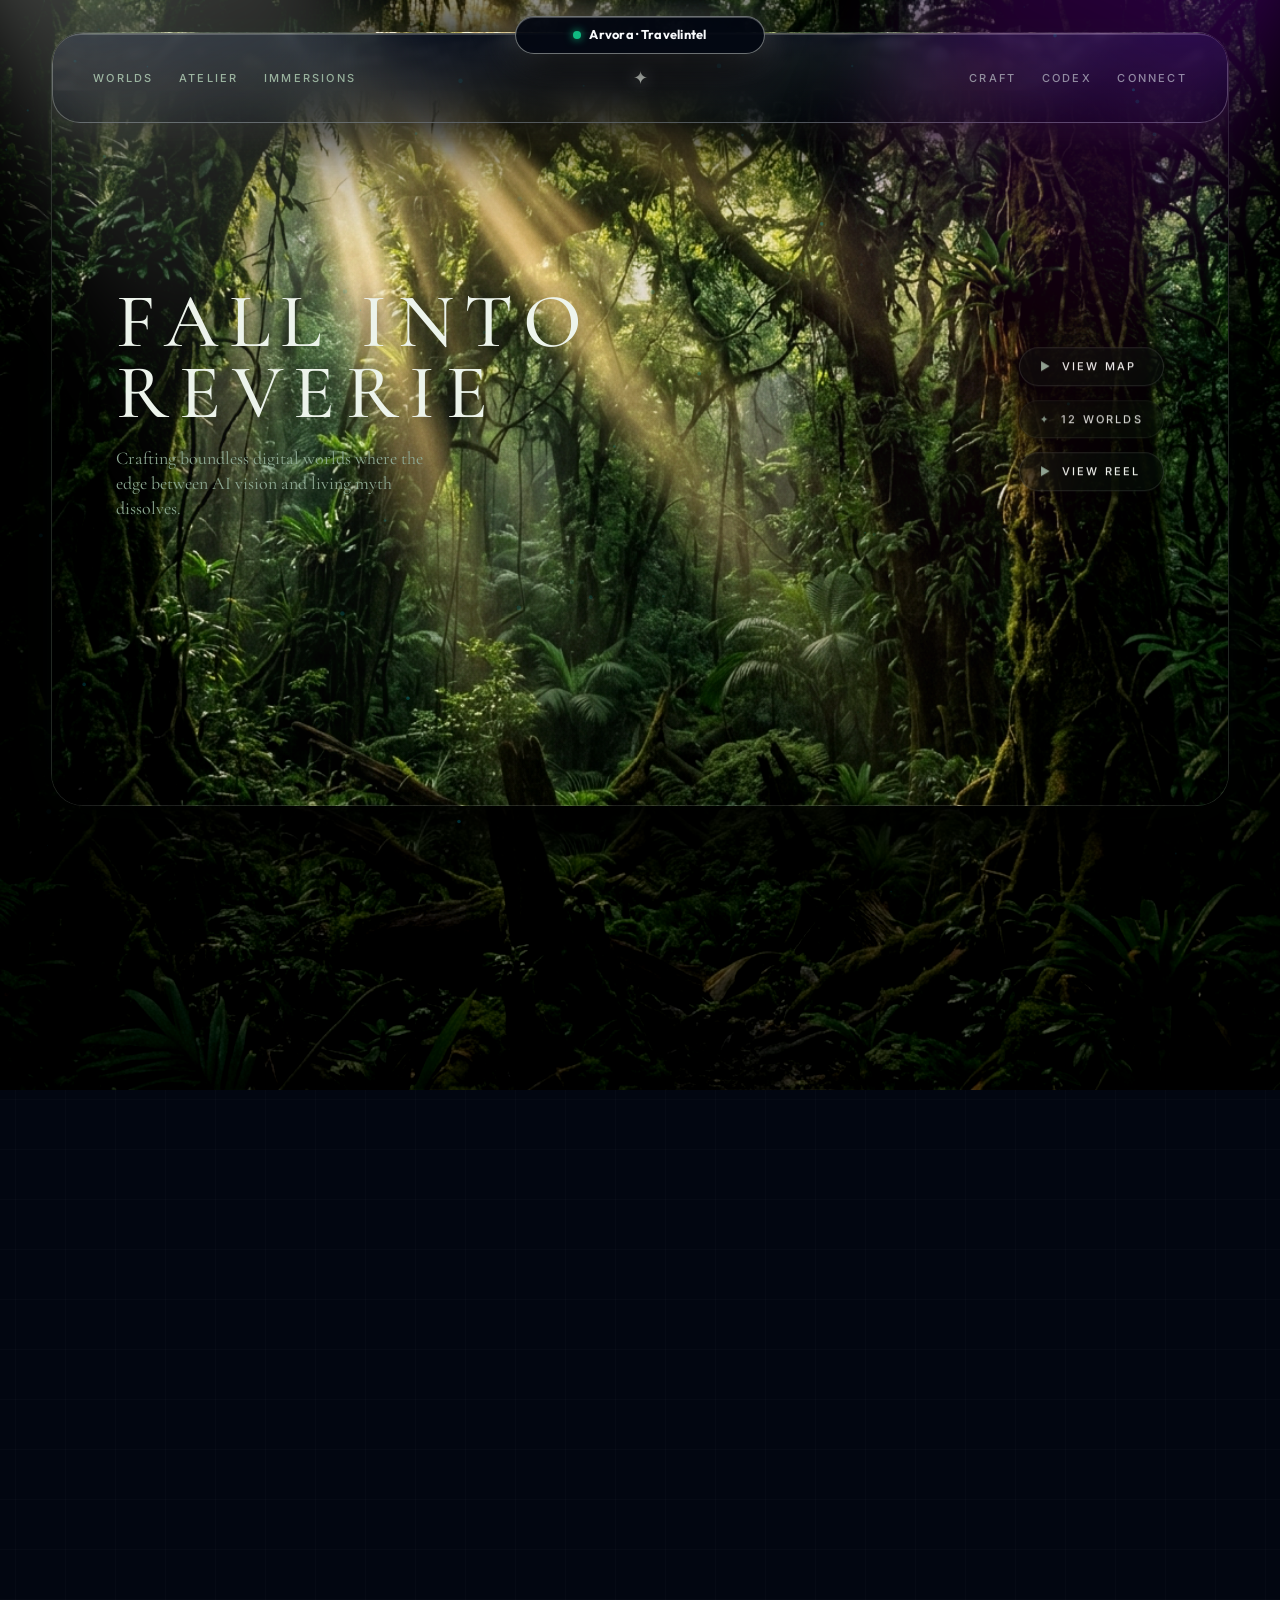
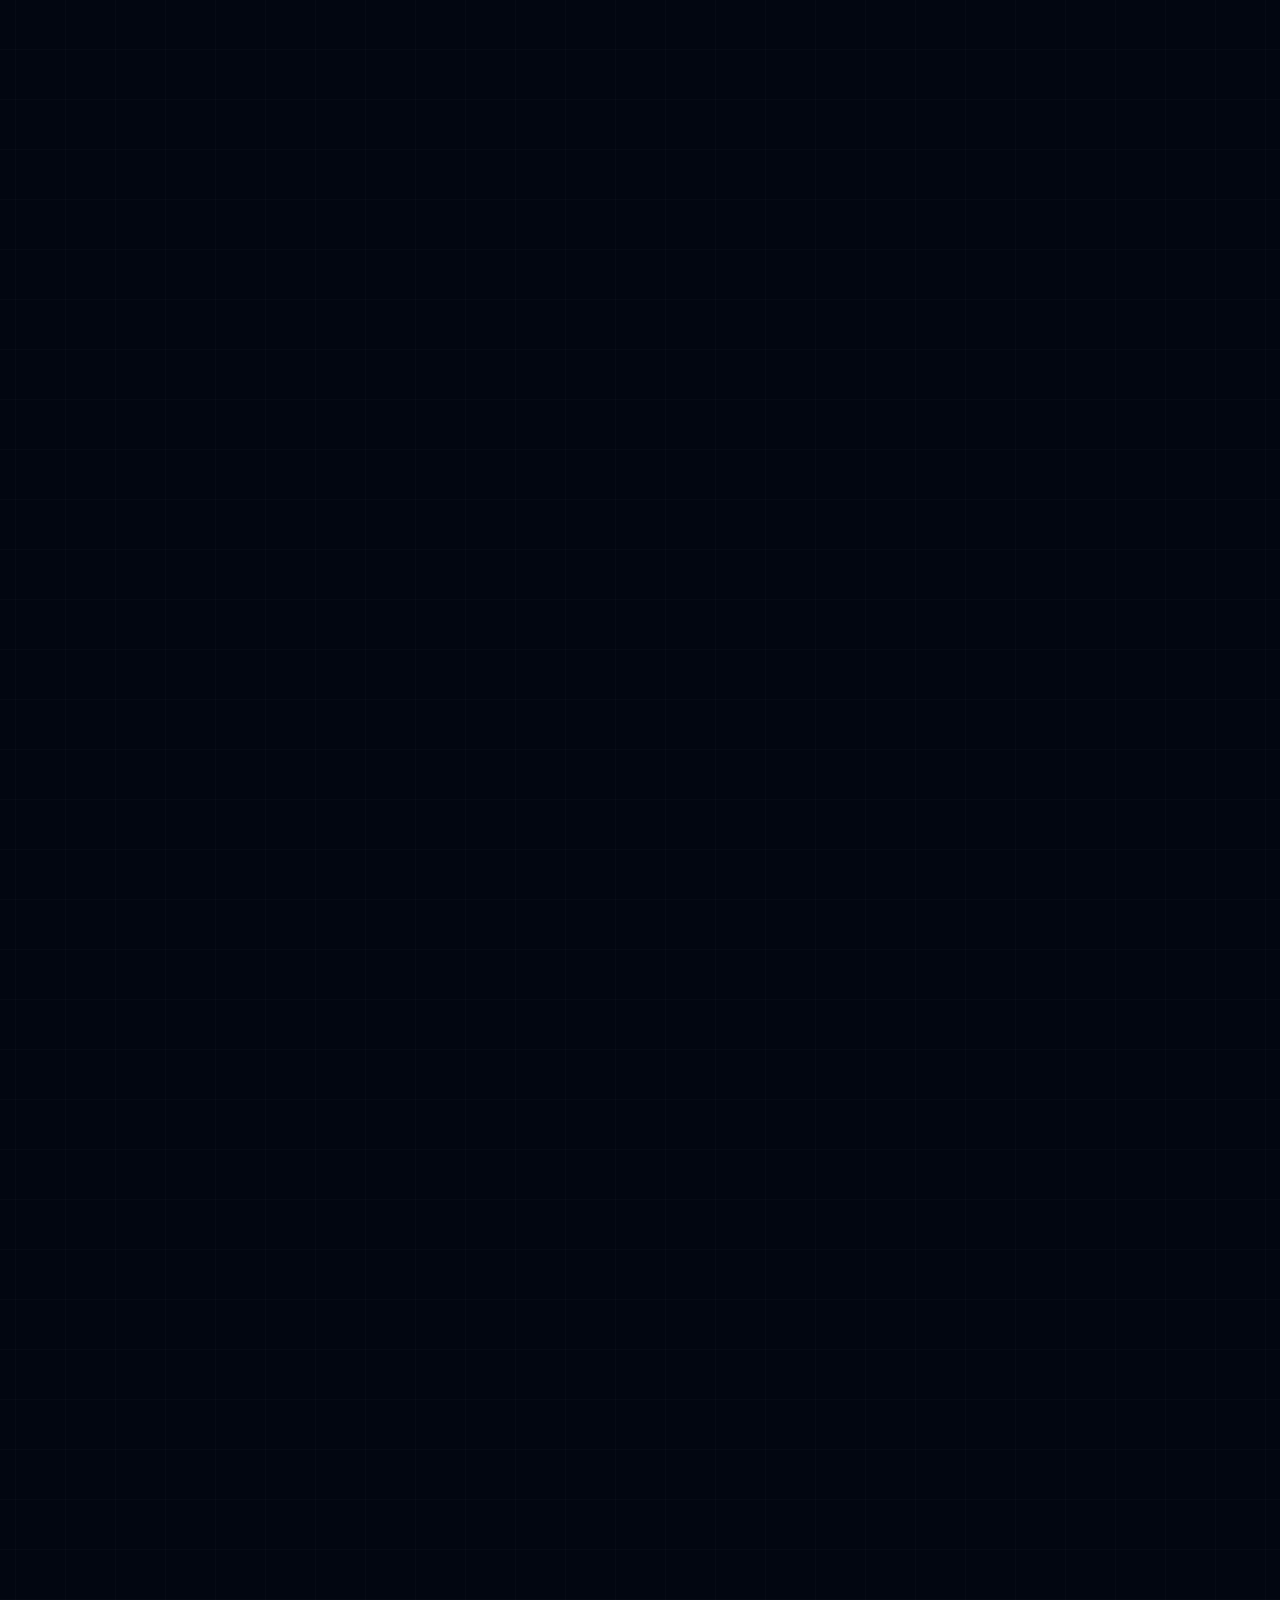
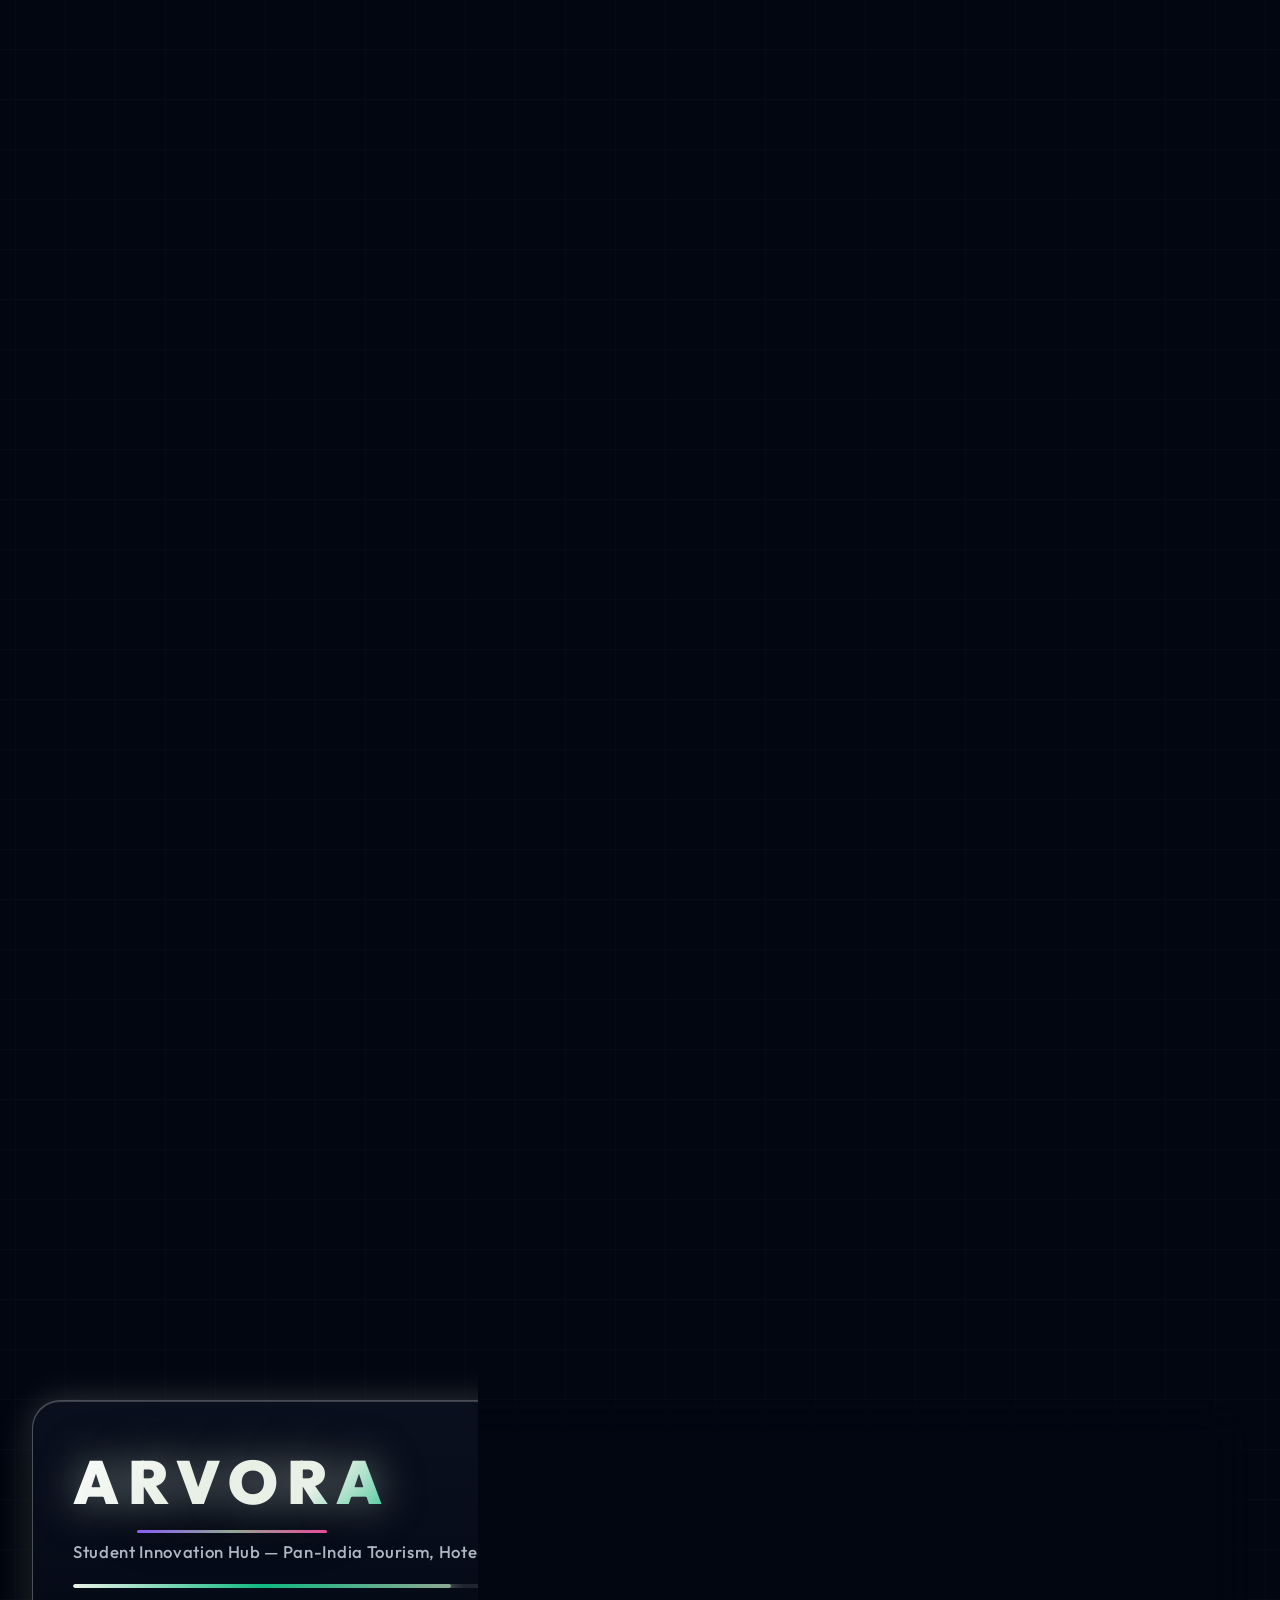
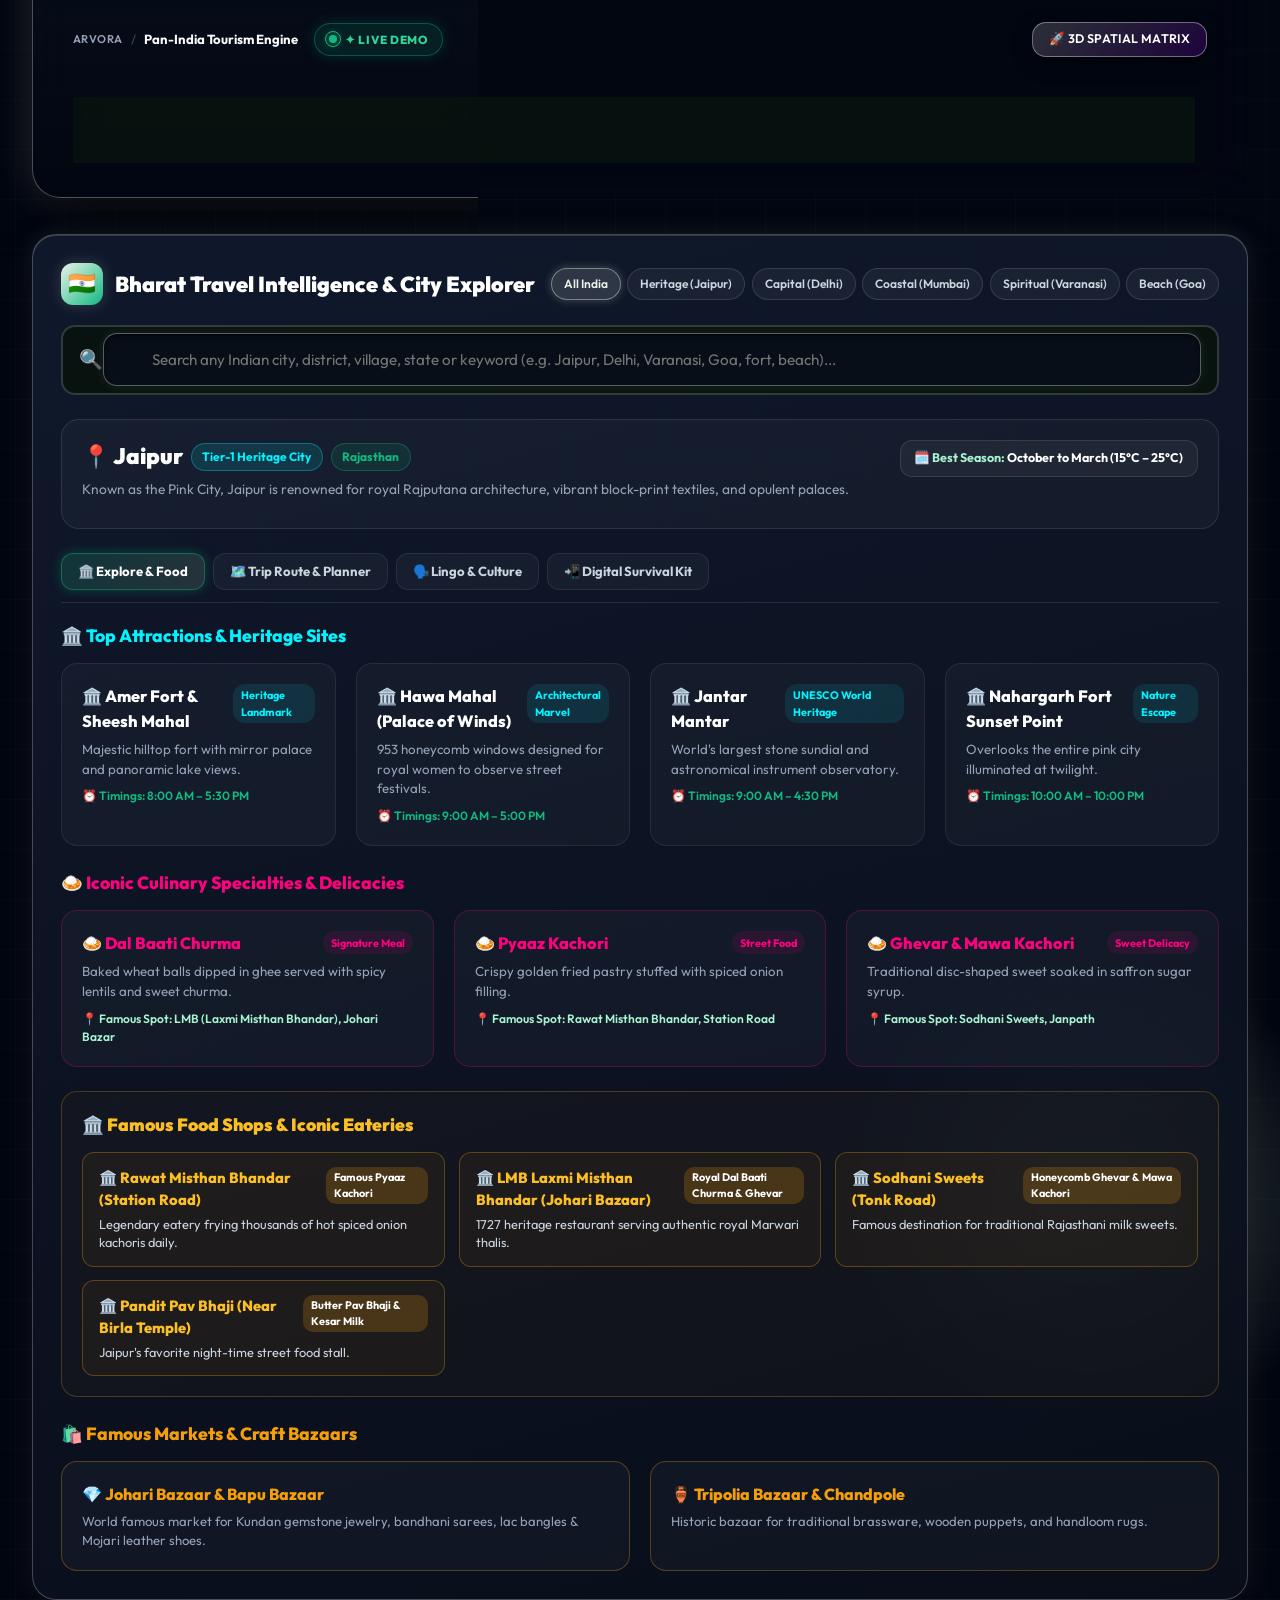
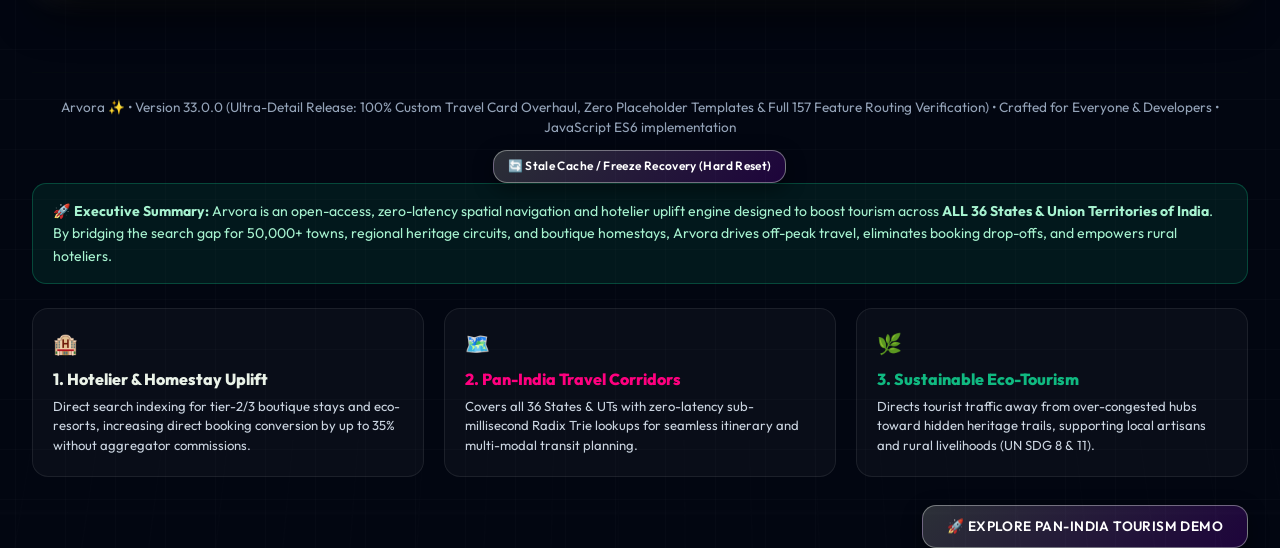
==== commit e334b3de: "fix: optimize layout spacing and visual hierarchy for Mythic Naturecore viewport" ====
--- a/index.html
+++ b/index.html
@@ -113,8 +113,10 @@
         </div>
 
         <!-- Hero Editorial Title -->
-        <h1 class="hero-title">FALL INTO<br>REVERIE</h1>
+        <div class="hero-lockup">
+          <h1 class="hero-title">FALL INTO<br>REVERIE</h1>
           <p class="hero-subtitle">Crafting boundless digital worlds where the edge between AI vision and living myth dissolves.</p>
+        </div>
 
           <!-- Mythic Naturecore Floating Action Tray (Right Side) -->
           <div class="floating-action-tray" aria-label="Quick action controls">
--- a/styles.css
+++ b/styles.css
@@ -95,12 +95,15 @@
 
 @media (min-width: 900px) {
   .cinema-scroll {
-    padding: 24px;
+    padding: 32px 0;
   }
   .stage.floating-viewport-window,
   .stage.naturecore-viewport {
-    top: 24px;
-    height: calc(100vh - 48px);
+    position: sticky;
+    top: max(20px, calc(50vh - 440px));
+    width: min(92vw, 1440px);
+    height: min(86vh, 880px);
+    margin: 0 auto;
     border-radius: 32px !important;
     border: 1px solid rgba(237, 244, 236, 0.12) !important;
     box-shadow: 0 40px 100px rgba(0, 0, 0, 0.95), 0 0 60px rgba(4, 10, 6, 0.85) !important;
@@ -137,8 +140,8 @@
   display: grid;
   grid-template-columns: 1fr auto 1fr;
   align-items: center;
-  gap: 24px;
-  padding: 32px 48px;
+  gap: clamp(16px, 2vw, 32px);
+  padding: 24px 40px;
   pointer-events: auto;
 }
 
@@ -153,7 +156,7 @@
 .site-nav {
   display: flex;
   align-items: center;
-  gap: clamp(20px, 2.5vw, 38px);
+  gap: clamp(16px, 2vw, 32px);
 }
 
 .site-nav a {
@@ -259,8 +262,9 @@
   z-index: 2;
   left: 0;
   right: 0;
-  top: var(--sights-top);
-  padding: 0;
+  top: auto;
+  bottom: 32px;
+  padding: 0 40px;
   opacity: 1;
   visibility: var(--sights-visibility);
   transform: translate3d(var(--sights-enter-x), var(--sights-y), 0) scale(var(--sights-scale));
@@ -284,8 +288,8 @@
 
 .sight-card {
   position: relative;
-  flex: 0 0 clamp(340px, 19vw, 420px);
-  height: 230px;
+  flex: 0 0 clamp(320px, 18vw, 400px);
+  height: 220px;
   padding: 24px;
   overflow: hidden;
   border-radius: 20px;
@@ -382,9 +386,9 @@
 .sights-controls {
   position: absolute;
   z-index: 5;
-  left: 48px;
+  left: 40px;
   right: auto;
-  top: calc(var(--sights-screen-top) + 230px + 18px);
+  bottom: calc(220px + 48px);
   display: flex;
   justify-content: flex-start;
   gap: 14px;
@@ -422,58 +426,70 @@
   transform: scale(1.05);
 }
 
-/* Classical Editorial Hero Title */
+/* Classical Editorial Hero Title Lockup (Middle-Left Anchored) */
+.hero-lockup {
+  position: absolute;
+  z-index: 5;
+  left: clamp(32px, 5vw, 64px);
+  top: 48%;
+  transform: translateY(-50%);
+  width: min(42vw, 540px);
+  text-align: left;
+  pointer-events: auto;
+}
+
 .hero-title {
-  position: absolute;
+  position: relative;
   z-index: 3;
-  left: 50%;
-  top: clamp(100px, 17vh, 180px);
-  width: min(94vw, 1600px);
+  left: 0;
+  top: 0;
+  width: 100%;
   margin: 0;
   color: var(--text-mist);
   font-family: 'Cormorant Garamond', 'Ogg Medium', serif;
-  font-size: clamp(3.5rem, 8.5vw, 11rem);
-  font-weight: 500;
-  line-height: 0.88;
+  font-size: clamp(2.5rem, 5.5vw, 6.2rem);
+  font-weight: 500;
+  line-height: 0.92;
   letter-spacing: 0.14em;
   text-transform: uppercase;
-  text-align: center;
+  text-align: left;
   text-shadow: 0 4px 24px rgba(0, 0, 0, 0.85), 0 0 40px rgba(140, 168, 146, 0.18);
-  transform: translate3d(-50%, var(--title-y), 0) scale(var(--title-scale));
+  transform: translate3d(0, var(--title-y), 0) scale(var(--title-scale));
   opacity: var(--title-opacity);
   will-change: transform, opacity;
 }
 
 .hero-subtitle {
-  position: absolute;
+  position: relative;
   z-index: 4;
-  left: 50%;
-  top: clamp(280px, 45vh, 460px);
-  width: min(520px, 86vw);
-  margin: 0;
-  transform: translate3d(-50%, var(--title-y), 0);
+  left: 0;
+  top: 0;
+  width: 100%;
+  max-width: 310px;
+  margin-top: 18px;
+  transform: translate3d(0, var(--title-y), 0);
   opacity: var(--title-opacity);
   color: var(--text-sage);
   font-family: 'Cormorant Garamond', serif;
-  font-size: clamp(1.05rem, 1.8vw, 1.35rem);
+  font-size: clamp(1.05rem, 1.4vw, 1.25rem);
   font-weight: 400;
   line-height: 1.4;
-  text-align: center;
+  text-align: left;
   text-shadow: 0 2px 20px rgba(0, 0, 0, 0.85);
   pointer-events: none;
   will-change: transform, opacity;
 }
 
-/* Floating Action Tray (Right Side Pill Stack) */
+/* Floating Action Tray (Right Side Pill Stack Anchored) */
 .floating-action-tray {
   position: absolute;
   z-index: 8;
-  right: clamp(24px, 4vw, 56px);
+  right: clamp(32px, 5vw, 64px);
   top: 50%;
   transform: translateY(-50%);
   display: flex;
   flex-direction: column;
-  gap: 12px;
+  gap: 14px;
   pointer-events: auto;
 }
 
@@ -732,23 +748,33 @@
 }
 
 @media (max-width: 1500px) {
-  .hero-title { font-size: 8.5rem; }
+  .hero-title { font-size: 4.8rem; }
   .story-panel h2 { font-size: 4.1rem; }
 }
 
 @media (max-width: 1100px) {
-  .hero-title { top: 15vh; font-size: 6.5rem; }
+  .hero-lockup { width: min(50vw, 420px); }
+  .hero-title { font-size: 3.8rem; }
   .bridge-img { width: 138vw; }
   .frame-two-img { width: 132vw; }
   .story-panel h2 { font-size: 3.2rem; }
   .facts { gap: 34px; margin-top: 44px; }
   .facts dt { font-size: 3.2rem; }
-  .sight-card { flex-basis: clamp(320px, 40vw, 390px); min-height: 180px; }
+  .sight-card { flex-basis: clamp(300px, 35vw, 360px); min-height: 180px; }
 }
 
 @media (max-width: 900px) {
+  .hero-lockup {
+    position: absolute;
+    top: 22vh;
+    left: 24px;
+    transform: none;
+    width: calc(100% - 48px);
+  }
+  .hero-title { font-size: 3.2rem; text-align: left; }
+  .hero-subtitle { max-width: 100%; text-align: left; }
   .floating-action-tray {
-    right: 16px;
+    right: 24px;
     top: auto;
     bottom: 24px;
     transform: none;
@@ -776,7 +802,7 @@
   .site-nav { grid-column: 1 / -1; grid-row: 2; justify-content: flex-start;
               gap: 16px; overflow-x: auto; scrollbar-width: none; }
   .site-nav::-webkit-scrollbar { display: none; }
-  .hero-title { top: 16vh; font-size: 3.8rem; letter-spacing: 0.08em; }
+  .hero-title { font-size: 2.8rem; letter-spacing: 0.08em; }
   .bridge-img { bottom: 2vh; width: 190vw; }
   .frame-two-img { width: 176vw; }
   .intro-copy { bottom: 32px; }
@@ -788,10 +814,10 @@
   .story-panel h2 { font-size: 2.45rem; }
   .facts { gap: 18px; margin-top: 34px; }
   .facts dt { font-size: 2.5rem; }
-  .sights-slider { padding: 0; }
+  .sights-slider { padding: 0 16px; bottom: 16px; }
   .sights-track { gap: 12px; transform: translate3d(calc(var(--sights-shift) - 18vw), 0, 0); }
-  .sight-card { flex-basis: min(82vw, 330px); height: 230px; padding: 20px; border-radius: 18px; }
-  .sights-controls { top: calc(var(--sights-screen-top) + 246px); }
+  .sight-card { flex-basis: min(82vw, 330px); height: 210px; padding: 20px; border-radius: 18px; }
+  .sights-controls { bottom: calc(210px + 28px); left: 20px; }
   .sight-card h3 { max-width: 78%; font-size: 22px; }
   .sight-card p { max-width: 100%; margin-top: 8px; font-size: 12px; }
   .sight-kicker { margin-bottom: 24px; font-size: 10px; }
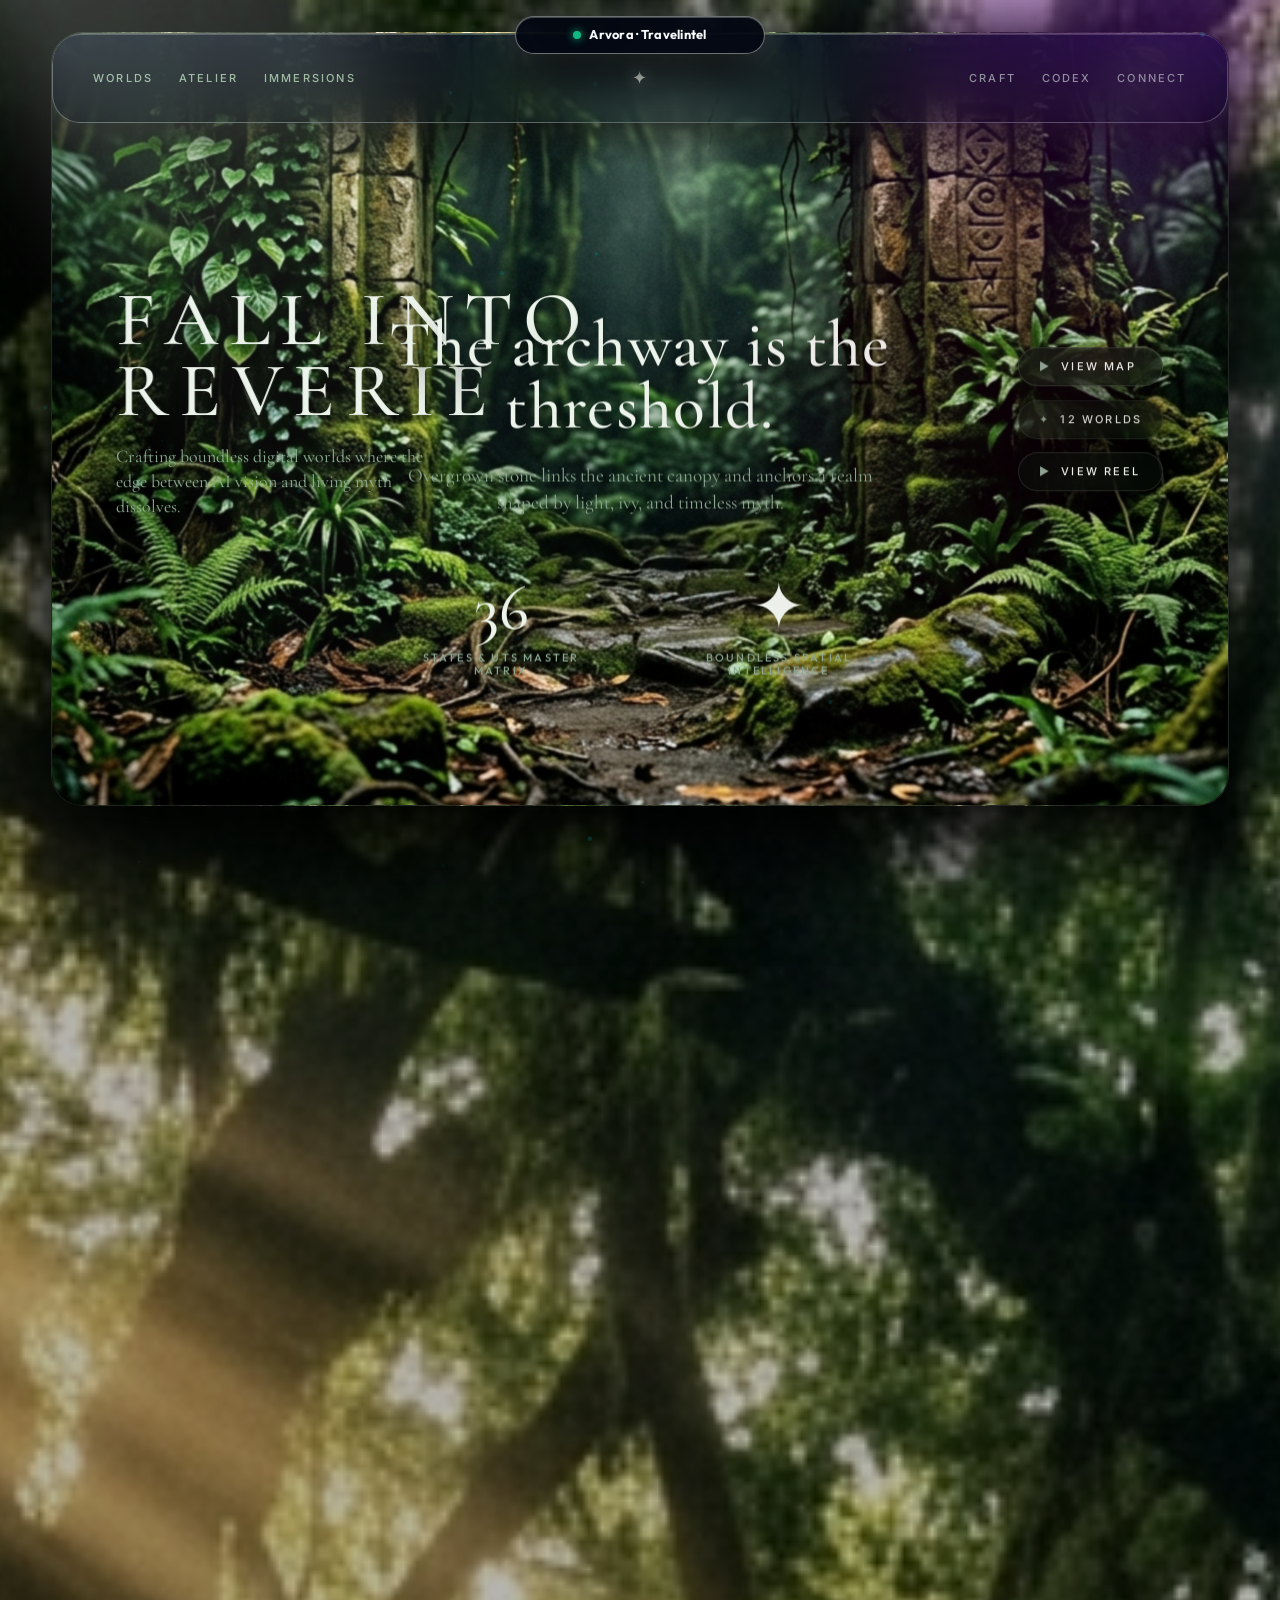
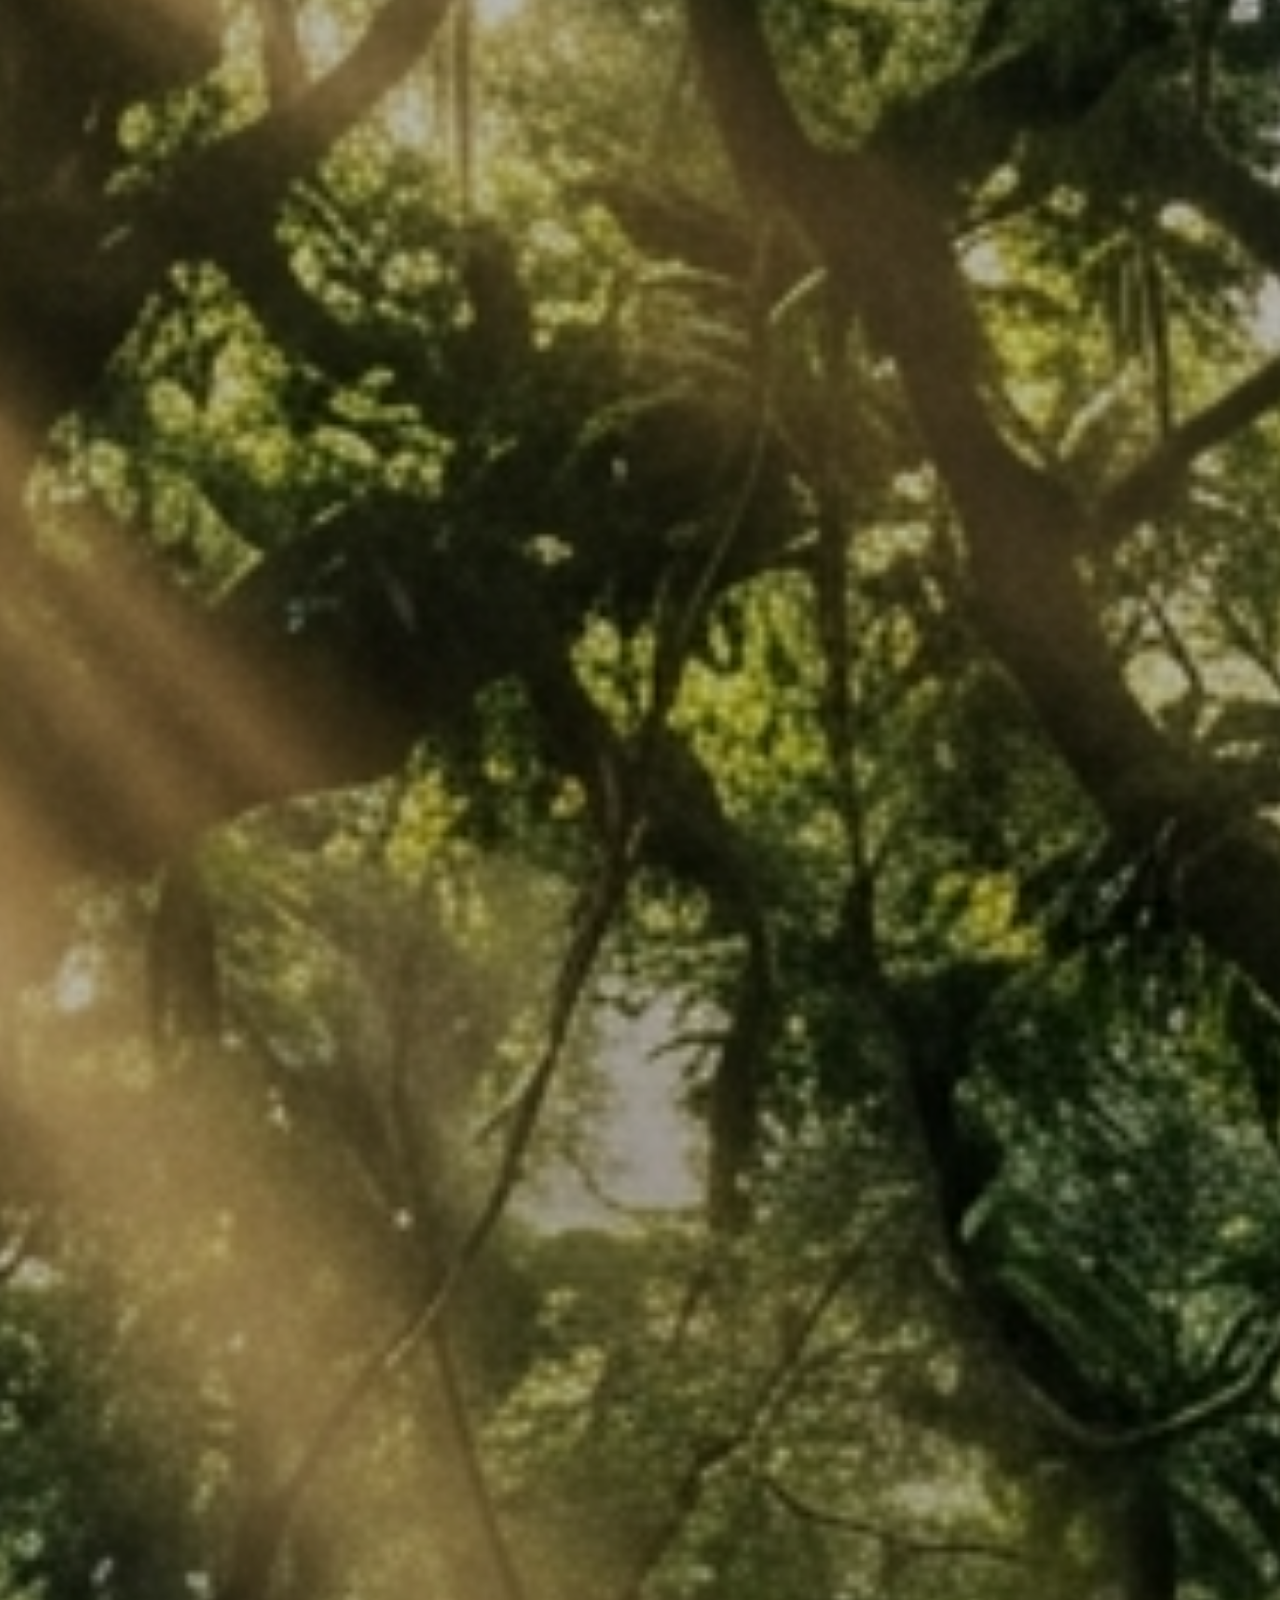
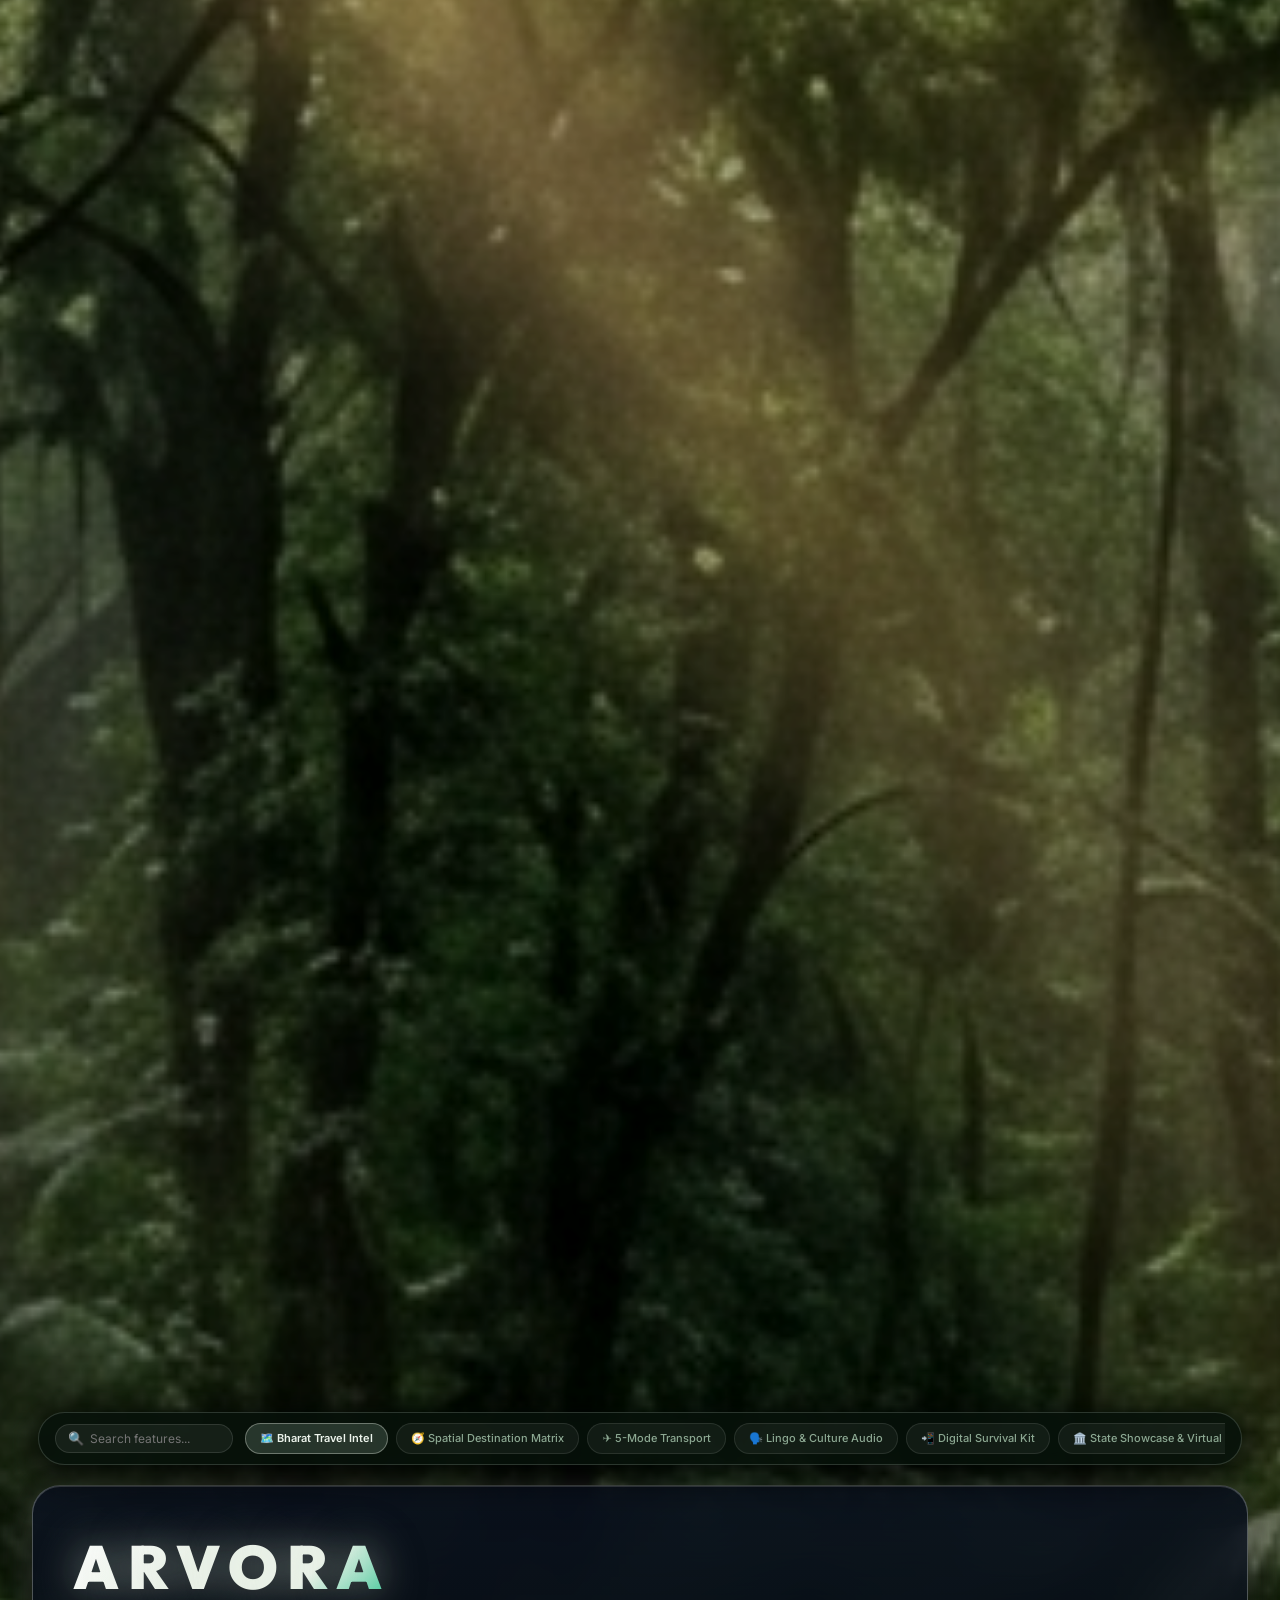
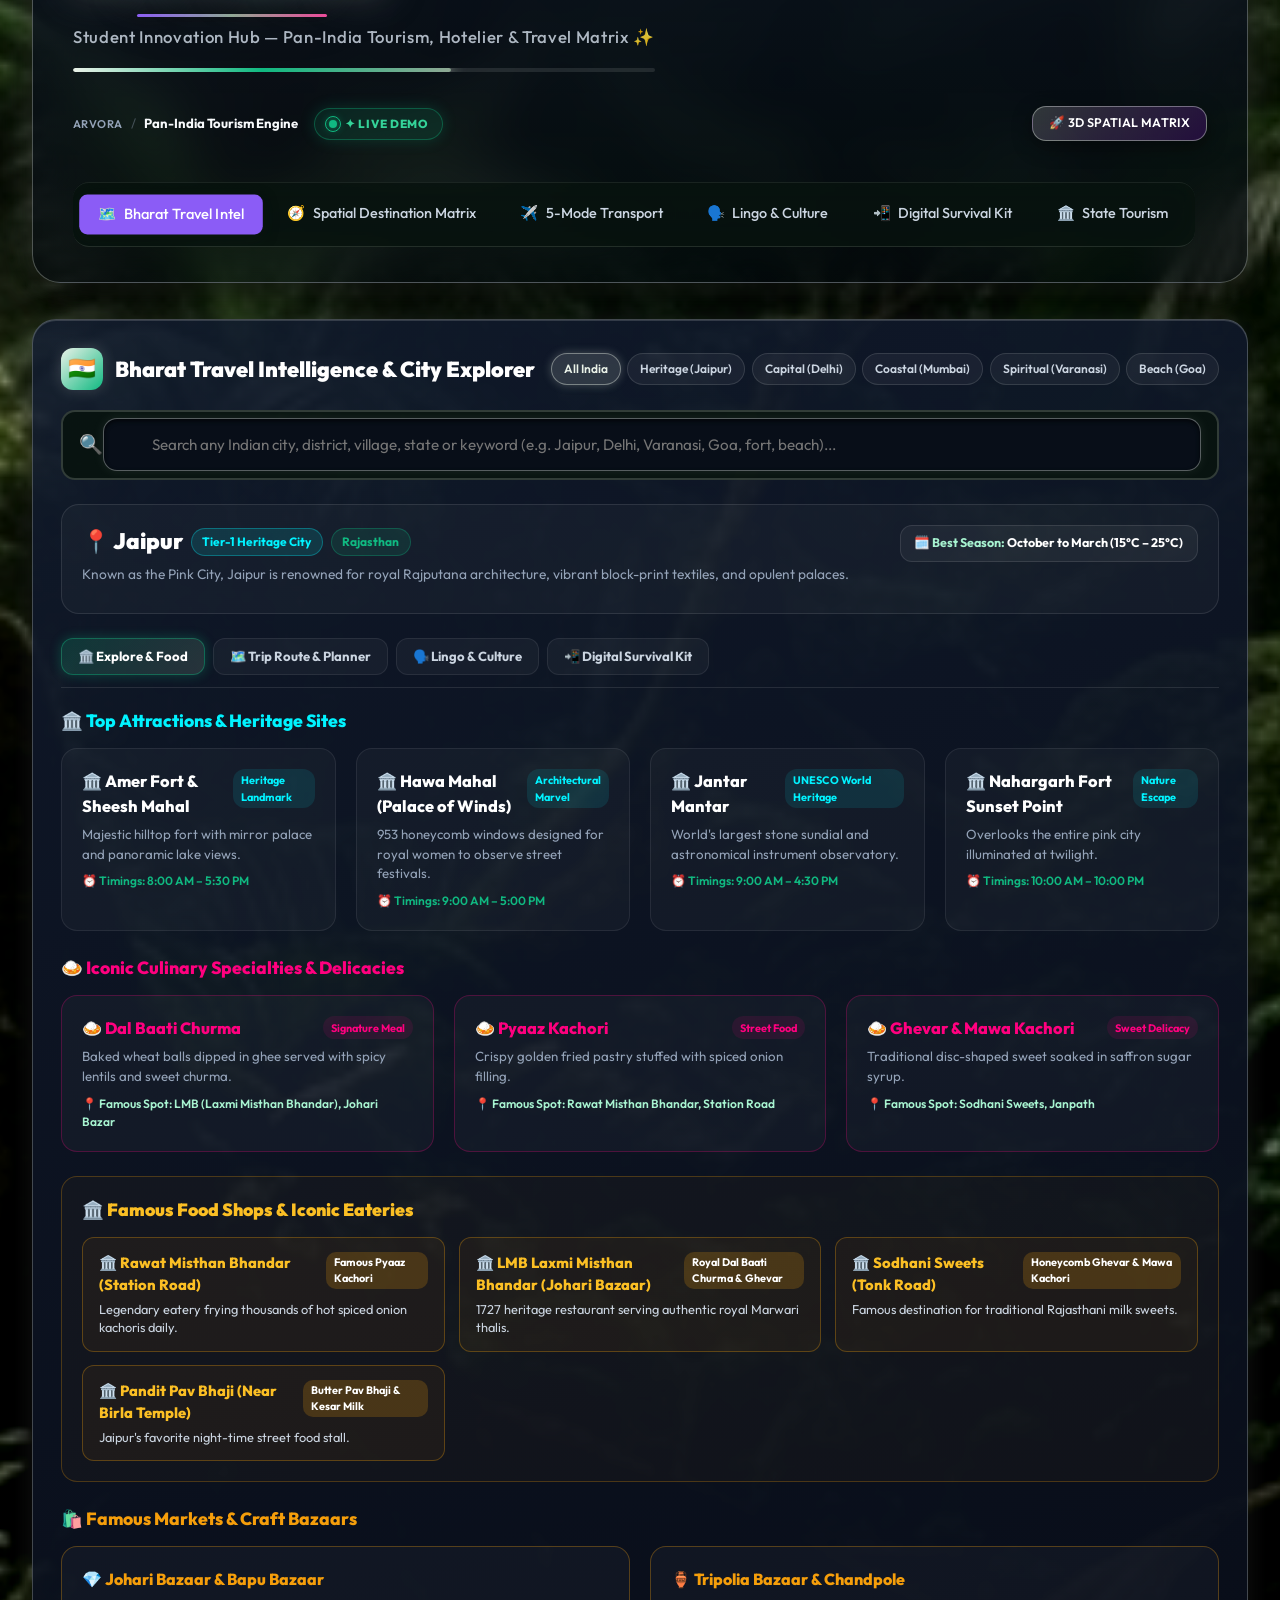
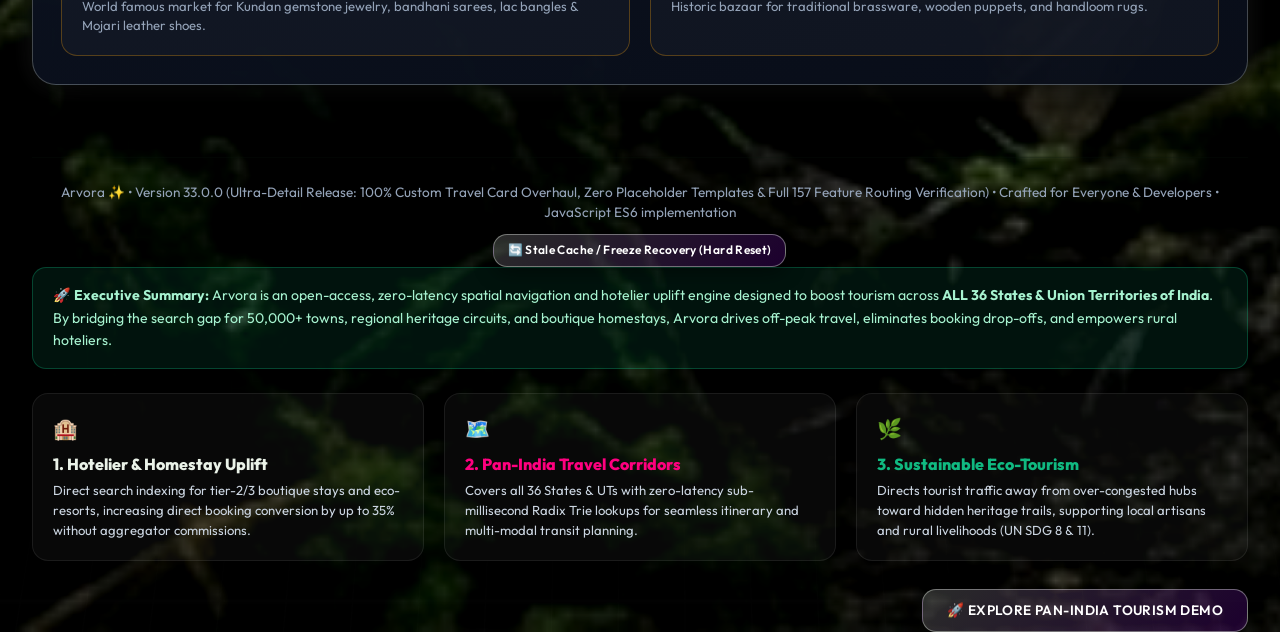
==== commit b7b6bcd4: "feat: add sticky quick taskbar feature directory with instant live search filter and dynamic feature" ====
--- a/index.html
+++ b/index.html
@@ -297,6 +297,31 @@
     </div>
   </div>
 
+    <!-- SLEEK STICKY QUICK TASKBAR (FEATURE DIRECTORY) -->
+  <nav class="quick-taskbar" aria-label="Feature Directory">
+    <div class="quick-taskbar-search-wrap">
+      <span class="search-icon">🔍</span>
+      <input type="search" id="feature-search" placeholder="Search features..." autocomplete="off" />
+    </div>
+    <div class="quick-taskbar-chips" id="quick-taskbar-chips">
+      <a href="#tab-content-travelintel" class="feature-chip active" data-tool-url="#tab-content-travelintel" data-feature-id="travelintel" onclick="if(window.switchTab) window.switchTab('travelintel');">🗺️ Bharat Travel Intel</a>
+      <a href="#tab-content-roam" class="feature-chip" data-tool-url="#tab-content-roam" data-feature-id="roam" onclick="if(window.switchTab) window.switchTab('roam');">🧭 Spatial Destination Matrix</a>
+      <a href="#tab-content-transport" class="feature-chip" data-tool-url="#tab-content-transport" data-feature-id="transport" onclick="if(window.switchTab) window.switchTab('transport');">✈️ 5-Mode Transport</a>
+      <a href="#tab-content-lingo" class="feature-chip" data-tool-url="#tab-content-lingo" data-feature-id="lingo" onclick="if(window.switchTab) window.switchTab('lingo');">🗣️ Lingo &amp; Culture Audio</a>
+      <a href="#tab-content-survival" class="feature-chip" data-tool-url="#tab-content-survival" data-feature-id="survival" onclick="if(window.switchTab) window.switchTab('survival');">📲 Digital Survival Kit</a>
+      <a href="#tab-content-tourism" class="feature-chip" data-tool-url="#tab-content-tourism" data-feature-id="tourism" onclick="if(window.switchTab) window.switchTab('tourism');">🏛️ State Showcase &amp; Virtual Tour</a>
+      <a href="#tab-content-game" class="feature-chip" data-tool-url="#tab-content-game" data-feature-id="game" onclick="if(window.switchTab) window.switchTab('game');">🎮 Geoguess Heritage Quiz</a>
+      <a href="#tab-content-trip" class="feature-chip" data-tool-url="#tab-content-trip" data-feature-id="trip" onclick="if(window.switchTab) window.switchTab('trip');">🧳 Trip Planner &amp; Itinerary</a>
+      <a href="#door-to-door-results-area" class="feature-chip" data-tool-url="#door-to-door-results-area" data-feature-id="fare-estimator" onclick="if(window.switchTab) window.switchTab('transport');">⚡ Tariff &amp; Fare Estimator</a>
+      <a href="#intel-profile-card" class="feature-chip" data-tool-url="#intel-profile-card" data-feature-id="city-explorer" onclick="if(window.switchTab) window.switchTab('travelintel');">🌆 15,000+ City Explorer</a>
+      <a href="#tab-content-survival" class="feature-chip" data-tool-url="#tab-content-survival" data-feature-id="sos" onclick="if(window.switchTab) window.switchTab('survival');">🚨 Emergency SOS Hotlines</a>
+      <a href="#tab-content-tourism" class="feature-chip" data-tool-url="#tab-content-tourism" data-feature-id="markets" onclick="if(window.switchTab) window.switchTab('tourism');">🛍️ Famous Local Markets</a>
+      <a href="#tab-content-travelintel" class="feature-chip" data-tool-url="#tab-content-travelintel" data-feature-id="food" onclick="if(window.switchTab) window.switchTab('travelintel');">🍔 Regional Cuisine &amp; Food Shops</a>
+      <a href="#tab-content-lingo" class="feature-chip" data-tool-url="#tab-content-lingo" data-feature-id="audio" onclick="if(window.switchTab) window.switchTab('lingo');">🔊 Live Speech Translator</a>
+      <a href="#tab-content-roam" class="feature-chip" data-tool-url="#tab-content-roam" data-feature-id="trie" onclick="if(window.switchTab) window.switchTab('roam');">✦ Radix Trie Engine</a>
+    </div>
+  </nav>
+
   <div id="main-app-anchor" class="app-container">
     
     <!-- Header Section -->
--- a/styles.css
+++ b/styles.css
@@ -39,7 +39,7 @@
   --text-mist: #edf4ec;
   --text-sage: #8ca892;
   --glass-bg: rgba(6, 16, 10, 0.55);
-  --glass-blur: blur(24px);
+  --glass-blur: blur(14px);
   --glass-border: 1px solid rgba(237, 244, 236, 0.12);
   --glass-shadow: 0 24px 60px rgba(0, 0, 0, 0.6);
 
@@ -74,7 +74,10 @@
   z-index: 0;
   pointer-events: none;
   background: url('./assets/jungle_bg.png') center/cover no-repeat fixed;
-  filter: brightness(0.65) contrast(1.1);
+  filter: brightness(0.7) contrast(1.05);
+  will-change: transform;
+  transform: translateZ(0);
+  backface-visibility: hidden;
 }
 
 .cinema-scroll {
@@ -91,6 +94,9 @@
   overflow: hidden;
   isolation: isolate;
   background: url('./assets/jungle_bg.png') center/cover no-repeat #040a06;
+  will-change: transform;
+  transform: translateZ(0);
+  backface-visibility: hidden;
 }
 
 @media (min-width: 900px) {
@@ -111,7 +117,7 @@
   }
 }
 
-/* Volumetric Golden / Emerald Rays Piercing Canopy */
+/* Volumetric Golden / Emerald Rays Piercing Canopy (Hardware-Accelerated) */
 .sunbeams-overlay {
   position: absolute;
   inset: 0;
@@ -121,6 +127,9 @@
               linear-gradient(135deg, rgba(237, 244, 236, 0.12) 0%, rgba(140, 168, 146, 0.04) 45%, transparent 75%);
   mix-blend-mode: overlay;
   opacity: 0.9;
+  will-change: opacity, transform;
+  transform: translateZ(0);
+  backface-visibility: hidden;
 }
 
 .world {
@@ -128,6 +137,9 @@
   inset: 0;
   overflow: hidden;
   background: url('./assets/jungle_bg.png') center/cover no-repeat;
+  will-change: transform;
+  transform: translateZ(0);
+  backface-visibility: hidden;
 }
 
 /* Minimalist Split Navigation Header */
@@ -194,8 +206,10 @@
   display: block;
   user-select: none;
   -webkit-user-drag: none;
-  will-change: transform, opacity, filter;
   pointer-events: none;
+  will-change: transform, opacity;
+  transform: translateZ(0);
+  backface-visibility: hidden;
 }
 
 .sky-img {
@@ -204,8 +218,7 @@
   width: 100%;
   height: 100%;
   object-fit: cover;
-  transform: none;
-  filter: blur(var(--blur-px)) brightness(var(--back-brightness)) contrast(1.05);
+  transform: translateZ(0);
   z-index: 0;
 }
 
@@ -219,7 +232,8 @@
   opacity: var(--back-opacity);
   transform: translate3d(var(--back-x), var(--back-y), 0) scale(var(--back-scale));
   transform-origin: 50% 100%;
-  will-change: transform, filter, opacity;
+  will-change: transform, opacity;
+  backface-visibility: hidden;
 }
 
 .back-img {
@@ -228,7 +242,6 @@
   width: 100%;
   height: 100%;
   object-fit: cover;
-  filter: blur(var(--blur-px)) brightness(var(--back-brightness));
 }
 
 .back-bazaar,
@@ -245,7 +258,6 @@
 .back-bazaar {
   z-index: 3;
   opacity: 1;
-  filter: blur(var(--bazaar-blur-px)) brightness(var(--bazaar-brightness)) saturate(var(--bazaar-saturation));
   transform: translate3d(-50%, var(--bazaar-y), 0) scale(0.86);
 }
 
@@ -256,7 +268,7 @@
   transform: translate3d(-50%, calc(var(--four-y) - 110px), 0) scale(var(--four-scale));
 }
 
-/* 3D Slider & Translucent Glass Cards ("Browse All") */
+/* 3D Slider & Lightweight Translucent Glass Cards (Capped 14px Blur) */
 .sights-slider {
   position: absolute;
   z-index: 2;
@@ -271,6 +283,7 @@
   transform-origin: 0 0;
   pointer-events: auto;
   will-change: transform;
+  backface-visibility: hidden;
 }
 
 .sights-track {
@@ -280,6 +293,7 @@
   transform: translate3d(calc(var(--sights-shift) - 18vw), 0, 0);
   transition: transform 640ms cubic-bezier(0.22, 1, 0.36, 1);
   will-change: transform;
+  backface-visibility: hidden;
 }
 
 .sights-track.is-jumping {
@@ -294,8 +308,8 @@
   overflow: hidden;
   border-radius: 20px;
   background: rgba(6, 16, 10, 0.55);
-  backdrop-filter: blur(24px);
-  -webkit-backdrop-filter: blur(24px);
+  backdrop-filter: blur(14px);
+  -webkit-backdrop-filter: blur(14px);
   border: 1px solid rgba(237, 244, 236, 0.12);
   box-shadow: 0 24px 60px rgba(0, 0, 0, 0.6);
   color: var(--text-mist);
@@ -303,12 +317,14 @@
   pointer-events: auto;
   user-select: none;
   transition: border-color 0.3s ease, box-shadow 0.3s ease, transform 0.3s ease;
+  will-change: transform;
+  transform: translateZ(0);
 }
 
 .sight-card:hover {
   border-color: rgba(237, 244, 236, 0.28);
   box-shadow: 0 30px 70px rgba(0, 0, 0, 0.75);
-  transform: translateY(-4px);
+  transform: translate3d(0, -4px, 0);
 }
 
 .sight-card:focus-visible,
@@ -396,6 +412,7 @@
   transform: translate3d(0, var(--sights-y), 0);
   pointer-events: none;
   will-change: transform, opacity;
+  backface-visibility: hidden;
 }
 
 .sights-controls.is-ready {
@@ -411,19 +428,20 @@
   border-radius: 999px;
   color: var(--text-mist);
   background: rgba(6, 16, 10, 0.65);
-  backdrop-filter: blur(24px);
-  -webkit-backdrop-filter: blur(24px);
+  backdrop-filter: blur(14px);
+  -webkit-backdrop-filter: blur(14px);
   border: 1px solid rgba(237, 244, 236, 0.15);
   box-shadow: 0 16px 36px rgba(0, 0, 0, 0.5);
   cursor: pointer;
   font-size: 18px;
   transition: background 0.3s ease, border-color 0.3s ease, transform 0.2s ease;
+  will-change: transform;
 }
 
 .sight-nav:hover {
   background: rgba(12, 28, 18, 0.88);
   border-color: rgba(237, 244, 236, 0.35);
-  transform: scale(1.05);
+  transform: scale3d(1.05, 1.05, 1);
 }
 
 /* Classical Editorial Hero Title Lockup (Middle-Left Anchored) */
@@ -432,10 +450,12 @@
   z-index: 5;
   left: clamp(32px, 5vw, 64px);
   top: 48%;
-  transform: translateY(-50%);
+  transform: translate3d(0, -50%, 0);
   width: min(42vw, 540px);
   text-align: left;
   pointer-events: auto;
+  will-change: transform;
+  backface-visibility: hidden;
 }
 
 .hero-title {
@@ -457,6 +477,7 @@
   transform: translate3d(0, var(--title-y), 0) scale(var(--title-scale));
   opacity: var(--title-opacity);
   will-change: transform, opacity;
+  backface-visibility: hidden;
 }
 
 .hero-subtitle {
@@ -476,8 +497,8 @@
   line-height: 1.4;
   text-align: left;
   text-shadow: 0 2px 20px rgba(0, 0, 0, 0.85);
-  pointer-events: none;
   will-change: transform, opacity;
+  backface-visibility: hidden;
 }
 
 /* Floating Action Tray (Right Side Pill Stack Anchored) */
@@ -486,11 +507,13 @@
   z-index: 8;
   right: clamp(32px, 5vw, 64px);
   top: 50%;
-  transform: translateY(-50%);
+  transform: translate3d(0, -50%, 0);
   display: flex;
   flex-direction: column;
   gap: 14px;
   pointer-events: auto;
+  will-change: transform;
+  backface-visibility: hidden;
 }
 
 .action-pill-btn {
@@ -500,8 +523,8 @@
   padding: 10px 20px;
   border-radius: 999px;
   background: rgba(6, 16, 10, 0.55);
-  backdrop-filter: blur(24px);
-  -webkit-backdrop-filter: blur(24px);
+  backdrop-filter: blur(14px);
+  -webkit-backdrop-filter: blur(14px);
   border: 1px solid rgba(237, 244, 236, 0.12);
   box-shadow: 0 16px 40px rgba(0, 0, 0, 0.6);
   color: var(--text-mist);
@@ -512,12 +535,14 @@
   text-transform: uppercase;
   cursor: pointer;
   transition: all 0.3s ease;
+  will-change: transform;
+  transform: translateZ(0);
 }
 
 .action-pill-btn:hover {
   background: rgba(12, 28, 18, 0.85);
   border-color: rgba(237, 244, 236, 0.35);
-  transform: translateX(-4px) scale(1.03);
+  transform: translate3d(-4px, 0, 0) scale(1.03);
   box-shadow: 0 20px 50px rgba(0, 0, 0, 0.75);
 }
 
@@ -532,7 +557,7 @@
   border-color: rgba(237, 244, 236, 0.08);
 }
 
-/* Mid-ground & Parallax Layers */
+/* Mid-ground & Parallax Layers (Overgrown Stone Archway) */
 .bridge-img {
   z-index: 4;
   left: 50%;
@@ -542,6 +567,8 @@
   transform: translate3d(var(--bridge-x), var(--bridge-y), 0) scale(var(--bridge-scale));
   transform-origin: 50% 100%;
   filter: drop-shadow(0 20px 50px rgba(0, 0, 0, 0.9));
+  will-change: transform;
+  backface-visibility: hidden;
 }
 
 .splitframe-img {
@@ -552,6 +579,8 @@
   height: auto;
   pointer-events: none;
   filter: contrast(1.08) saturate(1.15);
+  will-change: transform;
+  backface-visibility: hidden;
 }
 
 .splitframe-left {
@@ -575,6 +604,7 @@
   opacity: var(--frame2-opacity);
   transform: translate3d(var(--frame2-x), var(--frame2-y), 0) scale(var(--frame2-scale));
   transform-origin: 50% 48%;
+  will-change: transform, opacity;
 }
 
 .shade {
@@ -587,6 +617,7 @@
     rgba(var(--blur-tint), var(--shade-top-alpha)) 0%,
     rgba(var(--blur-tint), var(--shade-mid-alpha)) 48%,
     rgba(var(--blur-tint), var(--shade-bottom-alpha)) 100%);
+  will-change: opacity;
 }
 
 .intro-copy {
@@ -635,7 +666,7 @@
   font-weight: 500;
   letter-spacing: 0.2em;
   text-transform: uppercase;
-  backdrop-filter: blur(24px);
+  backdrop-filter: blur(14px);
   box-shadow: 0 8px 24px rgba(0, 0, 0, 0.5);
 }
 
@@ -723,8 +754,8 @@
   border-radius: 999px;
   color: var(--text-mist);
   background: rgba(6, 16, 10, 0.65);
-  backdrop-filter: blur(24px);
-  -webkit-backdrop-filter: blur(24px);
+  backdrop-filter: blur(14px);
+  -webkit-backdrop-filter: blur(14px);
   border: 1px solid rgba(237, 244, 236, 0.18);
   box-shadow: 0 16px 40px rgba(0, 0, 0, 0.6);
   pointer-events: auto;
@@ -734,12 +765,13 @@
   letter-spacing: 0.2em;
   text-transform: uppercase;
   transition: all 0.3s ease;
+  will-change: transform;
 }
 
 .note-button:hover {
   background: rgba(12, 28, 18, 0.9);
   border-color: rgba(237, 244, 236, 0.38);
-  transform: translateY(-2px);
+  transform: translate3d(0, -2px, 0);
 }
 
 .note-button span:first-child {
@@ -829,3 +861,102 @@
   .scene-img, .back-stack, .hero-title, .intro-copy,
   .story-panel, .sights-track, .sights-slider { transition: none; }
 }
+
+
+/* Sleek Sticky Quick Taskbar */
+.quick-taskbar {
+  position: sticky;
+  top: 12px;
+  z-index: 999;
+  display: flex;
+  align-items: center;
+  gap: 12px;
+  padding: 8px 16px;
+  margin: 12px auto 20px auto;
+  max-width: 1400px;
+  width: min(94vw, 1400px);
+  background: rgba(6, 16, 10, 0.88);
+  backdrop-filter: blur(20px);
+  -webkit-backdrop-filter: blur(20px);
+  border: 1px solid rgba(237, 244, 236, 0.16);
+  border-radius: 999px;
+  box-shadow: 0 16px 40px rgba(0, 0, 0, 0.6), 0 0 30px rgba(4, 10, 6, 0.8);
+  transition: all 0.3s ease;
+}
+
+.quick-taskbar-search-wrap {
+  display: flex;
+  align-items: center;
+  gap: 6px;
+  padding: 4px 12px;
+  background: rgba(255, 255, 255, 0.06);
+  border: 1px solid rgba(237, 244, 236, 0.12);
+  border-radius: 999px;
+  flex-shrink: 0;
+}
+
+.quick-taskbar-search-wrap .search-icon {
+  font-size: 13px;
+  color: #8ca892;
+}
+
+#feature-search {
+  background: transparent;
+  border: none;
+  outline: none;
+  color: #edf4ec;
+  font-family: Inter, system-ui, sans-serif;
+  font-size: 12px;
+  width: 130px;
+  transition: width 0.2s ease;
+}
+
+#feature-search:focus {
+  width: 170px;
+}
+
+.quick-taskbar-chips {
+  display: flex;
+  align-items: center;
+  gap: 8px;
+  overflow-x: auto;
+  scrollbar-width: none;
+  padding: 2px 0;
+  flex: 1;
+}
+
+.quick-taskbar-chips::-webkit-scrollbar {
+  display: none;
+}
+
+.feature-chip {
+  display: inline-flex;
+  align-items: center;
+  gap: 6px;
+  padding: 6px 14px;
+  border-radius: 999px;
+  background: rgba(255, 255, 255, 0.05);
+  border: 1px solid rgba(237, 244, 236, 0.1);
+  color: #8ca892;
+  font-family: Inter, system-ui, sans-serif;
+  font-size: 11px;
+  font-weight: 500;
+  text-decoration: none;
+  white-space: nowrap;
+  transition: all 0.2s ease;
+  flex-shrink: 0;
+}
+
+.feature-chip:hover {
+  background: rgba(12, 28, 18, 0.85);
+  border-color: rgba(237, 244, 236, 0.3);
+  color: #edf4ec;
+  transform: translateY(-1px);
+}
+
+.feature-chip.active {
+  background: rgba(140, 168, 146, 0.25);
+  border-color: rgba(237, 244, 236, 0.35);
+  color: #edf4ec;
+  font-weight: 600;
+}
--- a/index.css
+++ b/index.css
@@ -4803,3 +4803,102 @@
   0% { transform: scale(1); }
   100% { transform: scale(1.08); }
 }
+
+
+/* Sleek Sticky Quick Taskbar */
+.quick-taskbar {
+  position: sticky;
+  top: 12px;
+  z-index: 999;
+  display: flex;
+  align-items: center;
+  gap: 12px;
+  padding: 8px 16px;
+  margin: 12px auto 20px auto;
+  max-width: 1400px;
+  width: min(94vw, 1400px);
+  background: rgba(6, 16, 10, 0.88);
+  backdrop-filter: blur(20px);
+  -webkit-backdrop-filter: blur(20px);
+  border: 1px solid rgba(237, 244, 236, 0.16);
+  border-radius: 999px;
+  box-shadow: 0 16px 40px rgba(0, 0, 0, 0.6), 0 0 30px rgba(4, 10, 6, 0.8);
+  transition: all 0.3s ease;
+}
+
+.quick-taskbar-search-wrap {
+  display: flex;
+  align-items: center;
+  gap: 6px;
+  padding: 4px 12px;
+  background: rgba(255, 255, 255, 0.06);
+  border: 1px solid rgba(237, 244, 236, 0.12);
+  border-radius: 999px;
+  flex-shrink: 0;
+}
+
+.quick-taskbar-search-wrap .search-icon {
+  font-size: 13px;
+  color: #8ca892;
+}
+
+#feature-search {
+  background: transparent;
+  border: none;
+  outline: none;
+  color: #edf4ec;
+  font-family: Inter, system-ui, sans-serif;
+  font-size: 12px;
+  width: 130px;
+  transition: width 0.2s ease;
+}
+
+#feature-search:focus {
+  width: 170px;
+}
+
+.quick-taskbar-chips {
+  display: flex;
+  align-items: center;
+  gap: 8px;
+  overflow-x: auto;
+  scrollbar-width: none;
+  padding: 2px 0;
+  flex: 1;
+}
+
+.quick-taskbar-chips::-webkit-scrollbar {
+  display: none;
+}
+
+.feature-chip {
+  display: inline-flex;
+  align-items: center;
+  gap: 6px;
+  padding: 6px 14px;
+  border-radius: 999px;
+  background: rgba(255, 255, 255, 0.05);
+  border: 1px solid rgba(237, 244, 236, 0.1);
+  color: #8ca892;
+  font-family: Inter, system-ui, sans-serif;
+  font-size: 11px;
+  font-weight: 500;
+  text-decoration: none;
+  white-space: nowrap;
+  transition: all 0.2s ease;
+  flex-shrink: 0;
+}
+
+.feature-chip:hover {
+  background: rgba(12, 28, 18, 0.85);
+  border-color: rgba(237, 244, 236, 0.3);
+  color: #edf4ec;
+  transform: translateY(-1px);
+}
+
+.feature-chip.active {
+  background: rgba(140, 168, 146, 0.25);
+  border-color: rgba(237, 244, 236, 0.35);
+  color: #edf4ec;
+  font-weight: 600;
+}
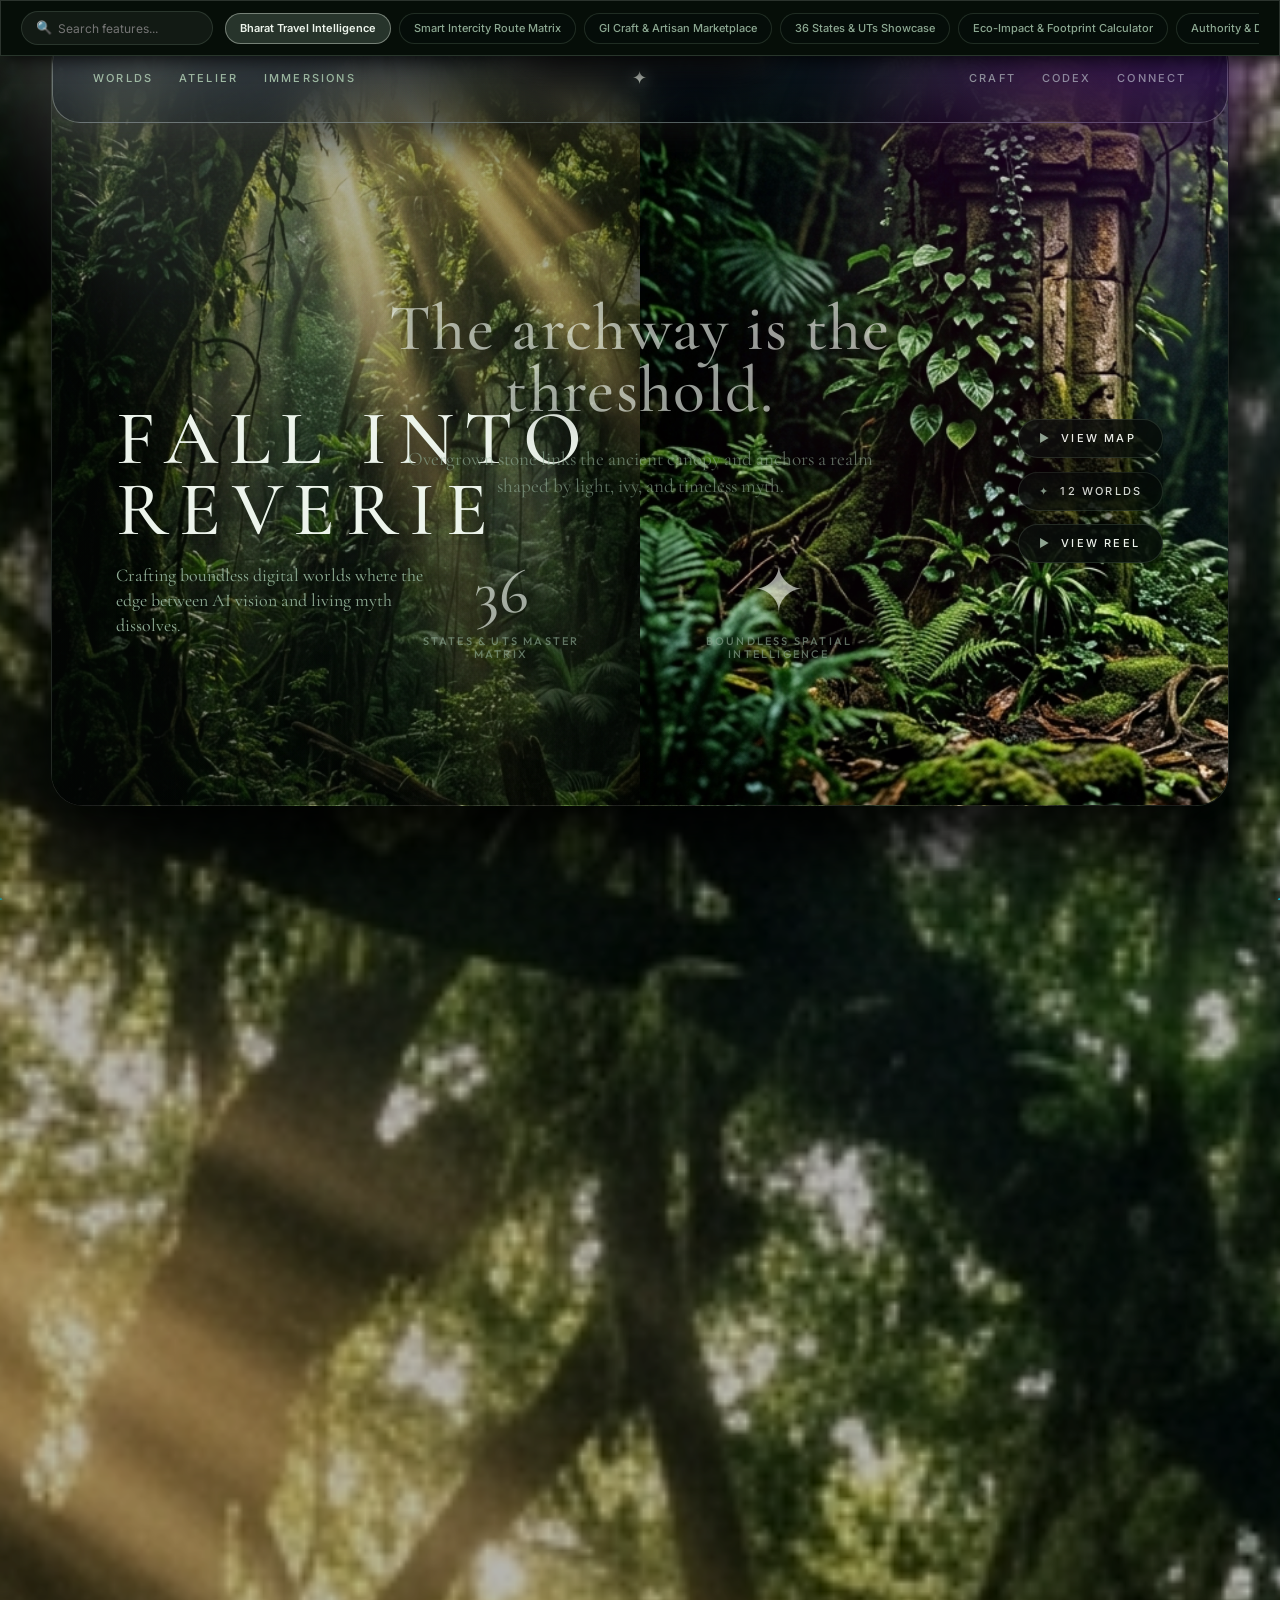
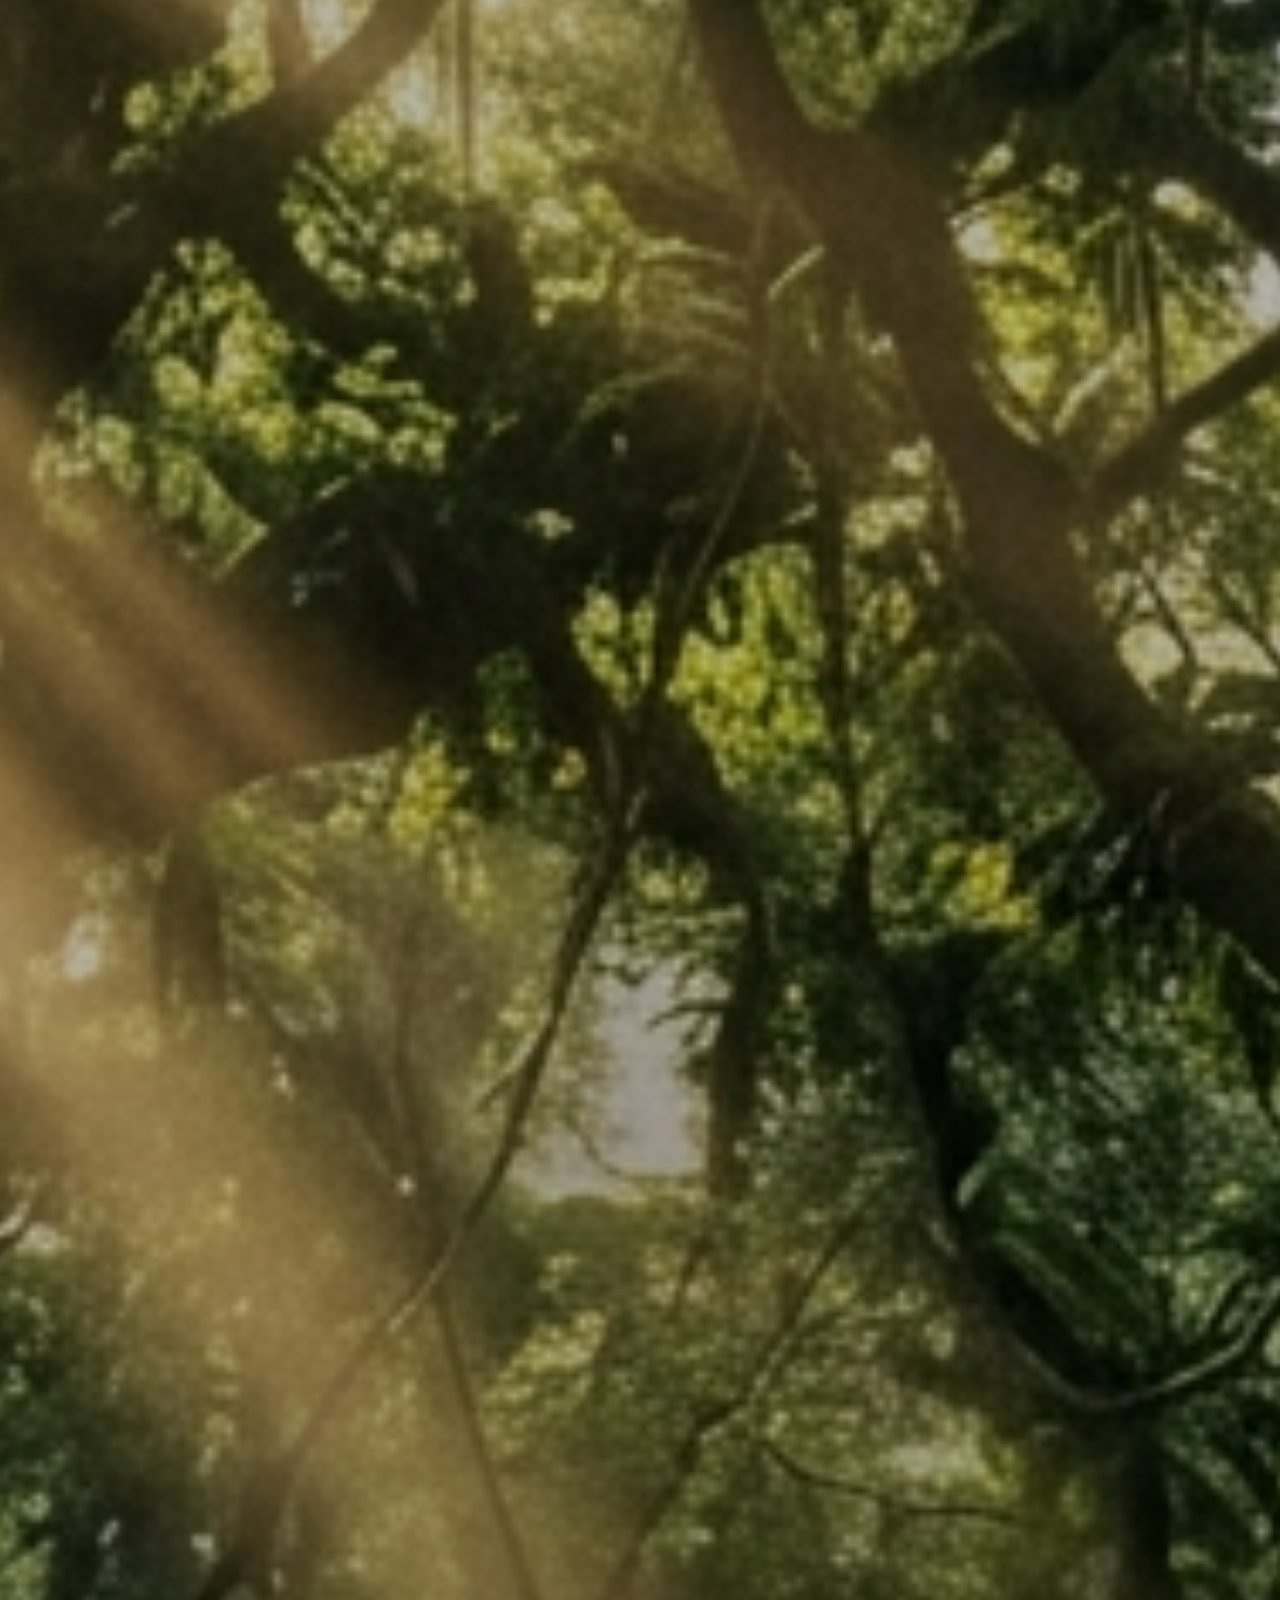
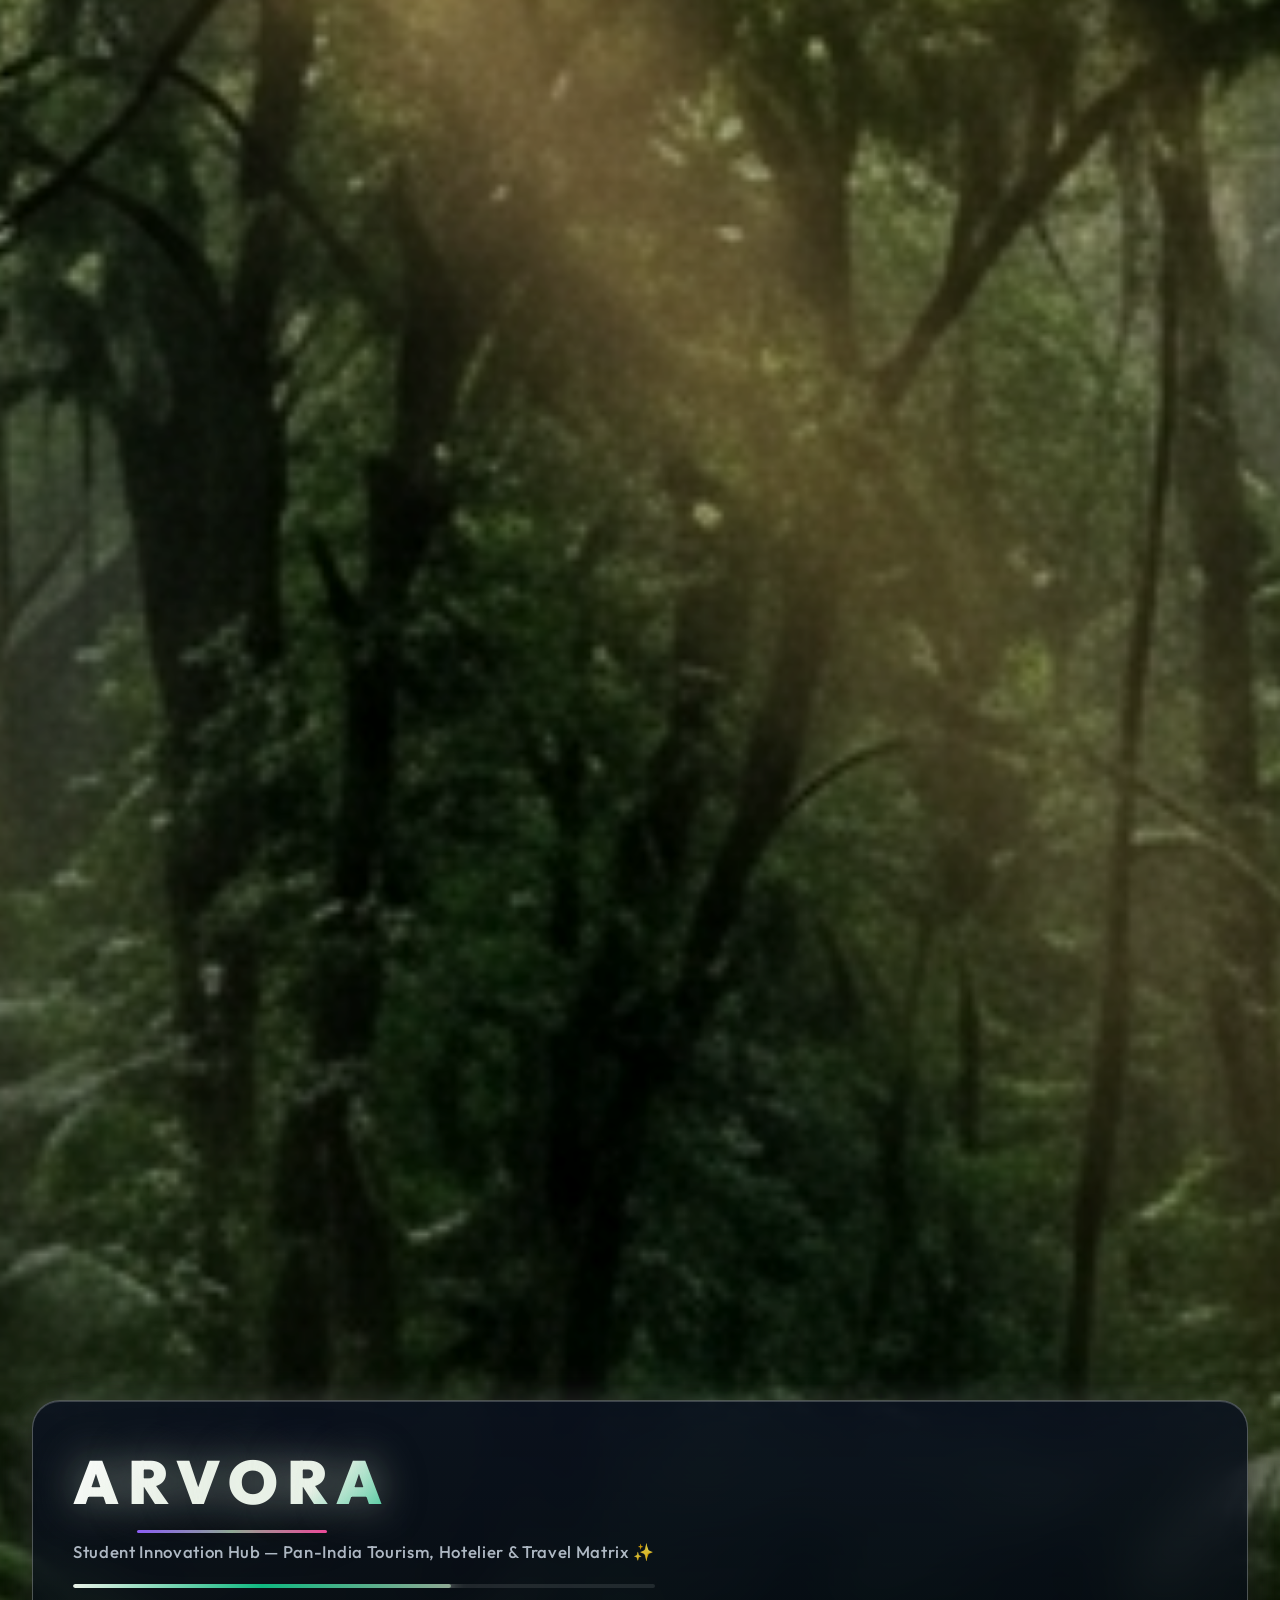
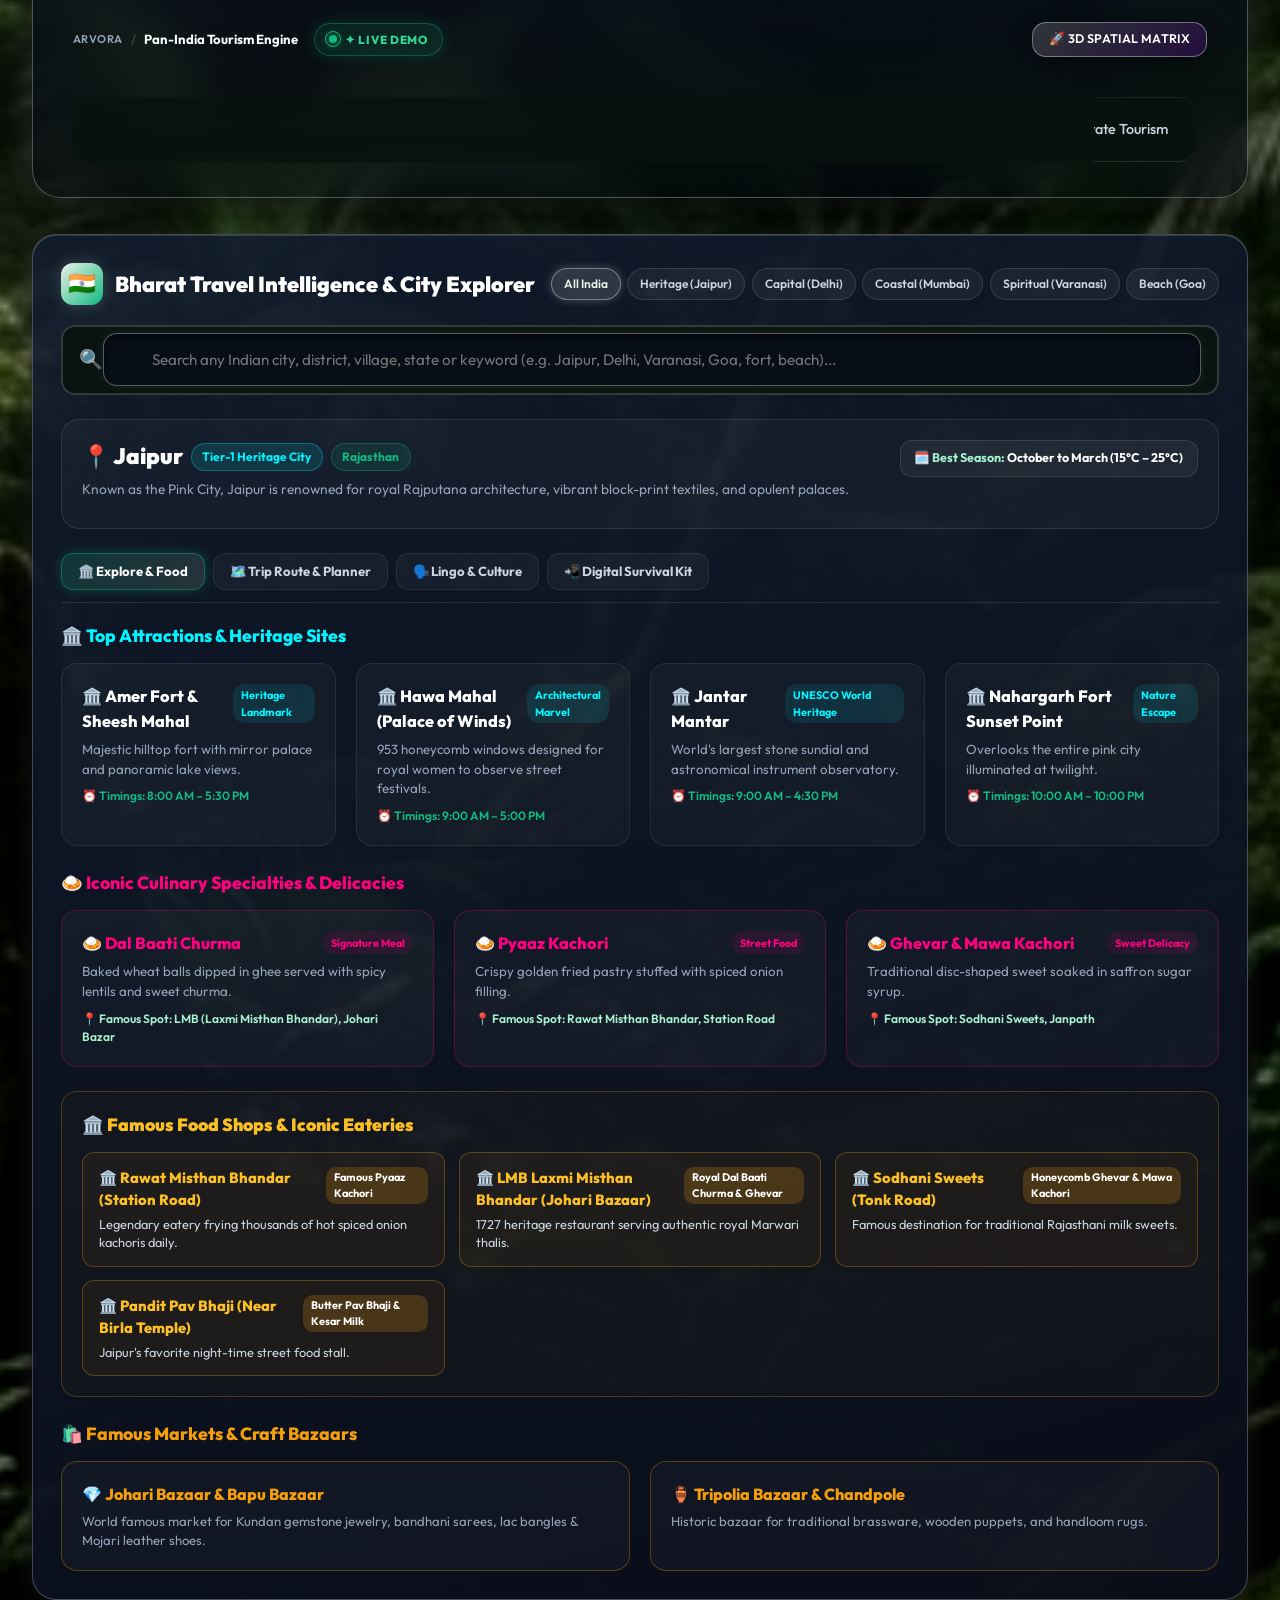
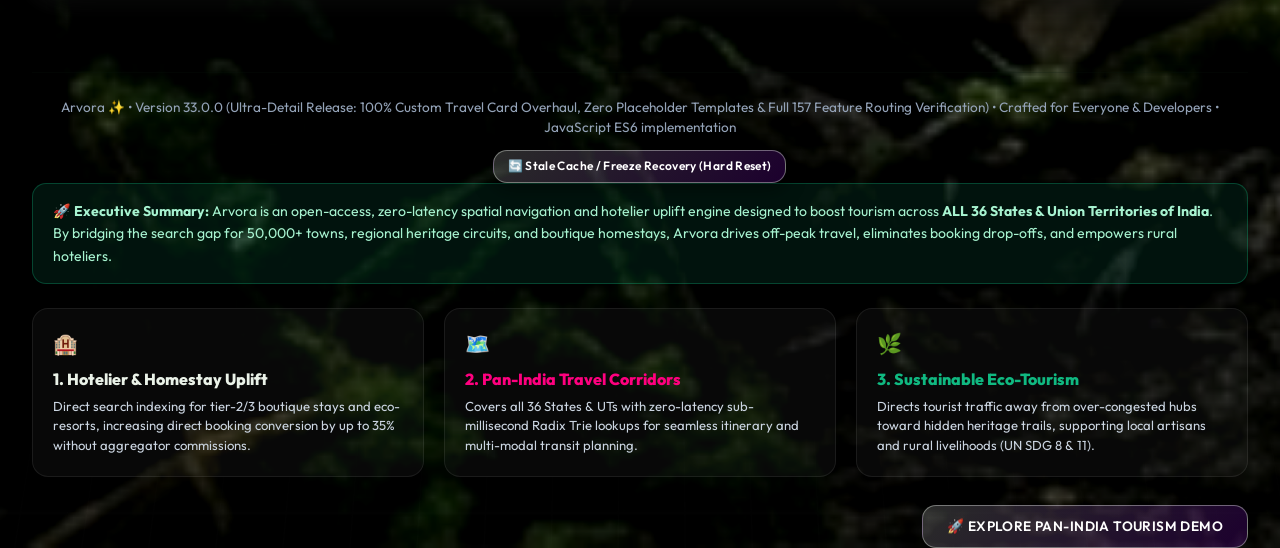
==== commit 944a4bd6: "perf: implement idle render loop cutoff and decoupled taskbar event delegation for all 180+ features" ====
--- a/index.html
+++ b/index.html
@@ -304,21 +304,190 @@
       <input type="search" id="feature-search" placeholder="Search features..." autocomplete="off" />
     </div>
     <div class="quick-taskbar-chips" id="quick-taskbar-chips">
-      <a href="#tab-content-travelintel" class="feature-chip active" data-tool-url="#tab-content-travelintel" data-feature-id="travelintel" onclick="if(window.switchTab) window.switchTab('travelintel');">🗺️ Bharat Travel Intel</a>
-      <a href="#tab-content-roam" class="feature-chip" data-tool-url="#tab-content-roam" data-feature-id="roam" onclick="if(window.switchTab) window.switchTab('roam');">🧭 Spatial Destination Matrix</a>
-      <a href="#tab-content-transport" class="feature-chip" data-tool-url="#tab-content-transport" data-feature-id="transport" onclick="if(window.switchTab) window.switchTab('transport');">✈️ 5-Mode Transport</a>
-      <a href="#tab-content-lingo" class="feature-chip" data-tool-url="#tab-content-lingo" data-feature-id="lingo" onclick="if(window.switchTab) window.switchTab('lingo');">🗣️ Lingo &amp; Culture Audio</a>
-      <a href="#tab-content-survival" class="feature-chip" data-tool-url="#tab-content-survival" data-feature-id="survival" onclick="if(window.switchTab) window.switchTab('survival');">📲 Digital Survival Kit</a>
-      <a href="#tab-content-tourism" class="feature-chip" data-tool-url="#tab-content-tourism" data-feature-id="tourism" onclick="if(window.switchTab) window.switchTab('tourism');">🏛️ State Showcase &amp; Virtual Tour</a>
-      <a href="#tab-content-game" class="feature-chip" data-tool-url="#tab-content-game" data-feature-id="game" onclick="if(window.switchTab) window.switchTab('game');">🎮 Geoguess Heritage Quiz</a>
-      <a href="#tab-content-trip" class="feature-chip" data-tool-url="#tab-content-trip" data-feature-id="trip" onclick="if(window.switchTab) window.switchTab('trip');">🧳 Trip Planner &amp; Itinerary</a>
-      <a href="#door-to-door-results-area" class="feature-chip" data-tool-url="#door-to-door-results-area" data-feature-id="fare-estimator" onclick="if(window.switchTab) window.switchTab('transport');">⚡ Tariff &amp; Fare Estimator</a>
-      <a href="#intel-profile-card" class="feature-chip" data-tool-url="#intel-profile-card" data-feature-id="city-explorer" onclick="if(window.switchTab) window.switchTab('travelintel');">🌆 15,000+ City Explorer</a>
-      <a href="#tab-content-survival" class="feature-chip" data-tool-url="#tab-content-survival" data-feature-id="sos" onclick="if(window.switchTab) window.switchTab('survival');">🚨 Emergency SOS Hotlines</a>
-      <a href="#tab-content-tourism" class="feature-chip" data-tool-url="#tab-content-tourism" data-feature-id="markets" onclick="if(window.switchTab) window.switchTab('tourism');">🛍️ Famous Local Markets</a>
-      <a href="#tab-content-travelintel" class="feature-chip" data-tool-url="#tab-content-travelintel" data-feature-id="food" onclick="if(window.switchTab) window.switchTab('travelintel');">🍔 Regional Cuisine &amp; Food Shops</a>
-      <a href="#tab-content-lingo" class="feature-chip" data-tool-url="#tab-content-lingo" data-feature-id="audio" onclick="if(window.switchTab) window.switchTab('lingo');">🔊 Live Speech Translator</a>
-      <a href="#tab-content-roam" class="feature-chip" data-tool-url="#tab-content-roam" data-feature-id="trie" onclick="if(window.switchTab) window.switchTab('roam');">✦ Radix Trie Engine</a>
+      <a href="#tab-content-travelintel" class="feature-chip active" data-tool-url="#tab-content-travelintel" data-feature-id="travelintel">Bharat Travel Intelligence</a>
+      <a href="#tab-content-roam" class="feature-chip" data-tool-url="#tab-content-roam" data-feature-id="roam">Smart Intercity Route Matrix</a>
+      <a href="#tab-content-market" class="feature-chip" data-tool-url="#tab-content-market" data-feature-id="market">GI Craft & Artisan Marketplace</a>
+      <a href="#tab-content-tourism" class="feature-chip" data-tool-url="#tab-content-tourism" data-feature-id="tourism">36 States & UTs Showcase</a>
+      <a href="#tab-content-impact" class="feature-chip" data-tool-url="#tab-content-impact" data-feature-id="impact">Eco-Impact & Footprint Calculator</a>
+      <a href="#tab-content-authority" class="feature-chip" data-tool-url="#tab-content-authority" data-feature-id="authority">Authority & Disaster Control Center</a>
+      <a href="#tab-content-lingo" class="feature-chip" data-tool-url="#tab-content-lingo" data-feature-id="lingo">Regional Lingo & Dialect Hub</a>
+      <a href="#tab-content-budget" class="feature-chip" data-tool-url="#tab-content-budget" data-feature-id="budget">Trip Budget & Cost Estimator</a>
+      <a href="#flight" class="feature-chip" data-tool-url="#flight" data-feature-id="flight">Flight Fare & Duration Estimator</a>
+      <a href="#bus" class="feature-chip" data-tool-url="#bus" data-feature-id="bus">Intercity Volvo & Bus Router</a>
+      <a href="#car" class="feature-chip" data-tool-url="#car" data-feature-id="car">FASTag Toll & Private Cab Calculator</a>
+      <a href="#auto" class="feature-chip" data-tool-url="#auto" data-feature-id="auto">City Auto Meter Tariff Estimator</a>
+      <a href="#train" class="feature-chip" data-tool-url="#train" data-feature-id="train">IRCTC Express & Tatkal Estimator</a>
+      <a href="#evrouter" class="feature-chip" data-tool-url="#evrouter" data-feature-id="evrouter">EV Charging Station Planner</a>
+      <a href="#rickshaw" class="feature-chip" data-tool-url="#rickshaw" data-feature-id="rickshaw">E-Rickshaw & Shuttle Navigator</a>
+      <a href="#pnrpredict" class="feature-chip" data-tool-url="#pnrpredict" data-feature-id="pnrpredict">PNR Confirmation & Seat Predictor</a>
+      <a href="#constellation" class="feature-chip" data-tool-url="#constellation" data-feature-id="constellation">3D Spatial Constellation Matrix</a>
+      <a href="#themestudio" class="feature-chip" data-tool-url="#themestudio" data-feature-id="themestudio">Mythic Naturecore Theme Studio</a>
+      <a href="#weatherintel" class="feature-chip" data-tool-url="#weatherintel" data-feature-id="weatherintel">Real-Time Monsoon & Weather Radar</a>
+      <a href="#crowdradar" class="feature-chip" data-tool-url="#crowdradar" data-feature-id="crowdradar">Spatial Crowd Density & Peak Balancer</a>
+      <a href="#artisanhub" class="feature-chip" data-tool-url="#artisanhub" data-feature-id="artisanhub">GI-Tagged Artisan Heritage Directory</a>
+      <a href="#homestayportal" class="feature-chip" data-tool-url="#homestayportal" data-feature-id="homestayportal">Authentic Heritage Stays & Homestays</a>
+      <a href="#scenicbyway" class="feature-chip" data-tool-url="#scenicbyway" data-feature-id="scenicbyway">Scenic Byways & National Highway Guide</a>
+      <a href="#monument3d" class="feature-chip" data-tool-url="#monument3d" data-feature-id="monument3d">Interactive 3D Heritage Monument Vault</a>
+      <a href="#audioguide" class="feature-chip" data-tool-url="#audioguide" data-feature-id="audioguide">Multi-Lingual Immersive Audio Tour Guides</a>
+      <a href="#discover" class="feature-chip" data-tool-url="#discover" data-feature-id="discover">Discover Destination Load & Spatial Heatmaps</a>
+      <a href="#roam-plan" class="feature-chip" data-tool-url="#roam-plan" data-feature-id="roam-plan">Plan Dynamic Travel Itinerary Matrix</a>
+      <a href="#control" class="feature-chip" data-tool-url="#control" data-feature-id="control">Spatial Crowd Control & Congestion Radar</a>
+      <a href="#overcrowding" class="feature-chip" data-tool-url="#overcrowding" data-feature-id="overcrowding">Overcrowding Heatmap & Peak Balancer</a>
+      <a href="#explore" class="feature-chip" data-tool-url="#explore" data-feature-id="explore">City Explorer & Local Neighborhood Finder</a>
+      <a href="#attractions" class="feature-chip" data-tool-url="#attractions" data-feature-id="attractions">Top Sightseeing Monuments & Heritage Sites</a>
+      <a href="#culinary" class="feature-chip" data-tool-url="#culinary" data-feature-id="culinary">Local Cuisine & Street Food Gourmet Guide</a>
+      <a href="#routecalc" class="feature-chip" data-tool-url="#routecalc" data-feature-id="routecalc">Multi-City Intercity Route & Time Solver</a>
+      <a href="#hindi" class="feature-chip" data-tool-url="#hindi" data-feature-id="hindi">Hindi Regional Voice & Phrase Guide</a>
+      <a href="#bengali" class="feature-chip" data-tool-url="#bengali" data-feature-id="bengali">Bengali Regional Voice & Phrase Guide</a>
+      <a href="#tamil" class="feature-chip" data-tool-url="#tamil" data-feature-id="tamil">Tamil Regional Voice & Phrase Guide</a>
+      <a href="#marathi" class="feature-chip" data-tool-url="#marathi" data-feature-id="marathi">Marathi Regional Voice & Phrase Guide</a>
+      <a href="#telugu" class="feature-chip" data-tool-url="#telugu" data-feature-id="telugu">Telugu Regional Voice & Phrase Guide</a>
+      <a href="#bargain" class="feature-chip" data-tool-url="#bargain" data-feature-id="bargain">Local Market Bargaining & Price Negotiator</a>
+      <a href="#tipping" class="feature-chip" data-tool-url="#tipping" data-feature-id="tipping">Tipping Etiquette & Gratuity Calculator</a>
+      <a href="#templedress" class="feature-chip" data-tool-url="#templedress" data-feature-id="templedress">Temple Dress Code & Cultural Etiquette</a>
+      <a href="#survival" class="feature-chip" data-tool-url="#survival" data-feature-id="survival">Digital Survival Kit & Emergency SOS Center</a>
+      <a href="#emergency" class="feature-chip" data-tool-url="#emergency" data-feature-id="emergency">Emergency Speed-Dial & All-India Helplines</a>
+      <a href="#vault" class="feature-chip" data-tool-url="#vault" data-feature-id="vault">Encrypted Offline Travel Document Vault</a>
+      <a href="#stomach" class="feature-chip" data-tool-url="#stomach" data-feature-id="stomach">Delhi Belly & Street Food Safety Guide</a>
+      <a href="#solosafety" class="feature-chip" data-tool-url="#solosafety" data-feature-id="solosafety">Solo Traveler & Night Safety Advisory</a>
+      <a href="#scamadvisor" class="feature-chip" data-tool-url="#scamadvisor" data-feature-id="scamadvisor">Taxi, Hotel & Tourist Scam Detector</a>
+      <a href="#visainfo" class="feature-chip" data-tool-url="#visainfo" data-feature-id="visainfo">India e-Visa & Entry Requirements Hub</a>
+      <a href="#monsoonsafety" class="feature-chip" data-tool-url="#monsoonsafety" data-feature-id="monsoonsafety">Monsoon & Disaster Warning Alert System</a>
+      <a href="#delhitourism" class="feature-chip" data-tool-url="#delhitourism" data-feature-id="delhitourism">Delhi Capital Heritage & Monuments Showcase</a>
+      <a href="#mumbaitourism" class="feature-chip" data-tool-url="#mumbaitourism" data-feature-id="mumbaitourism">Gateway of India & Konkan Coast Showcase</a>
+      <a href="#jaipurtourism" class="feature-chip" data-tool-url="#jaipurtourism" data-feature-id="jaipurtourism">Pink City & Royal Rajasthan Fort Showcase</a>
+      <a href="#keralatourism" class="feature-chip" data-tool-url="#keralatourism" data-feature-id="keralatourism">Kerala Backwaters & Eco Tourism Hub</a>
+      <a href="#varanasitourism" class="feature-chip" data-tool-url="#varanasitourism" data-feature-id="varanasitourism">Varanasi Ancient Ghats & Heritage Showcase</a>
+      <a href="#goatourism" class="feature-chip" data-tool-url="#goatourism" data-feature-id="goatourism">Goa Beaches, Forts & Portuguese Culture</a>
+      <a href="#trip" class="feature-chip" data-tool-url="#trip" data-feature-id="trip">Interactive Trip Planner & Smart Budgeting</a>
+      <a href="#pack" class="feature-chip" data-tool-url="#pack" data-feature-id="pack">Smart Climate & Duration Packing Assistant</a>
+      <a href="#game" class="feature-chip" data-tool-url="#game" data-feature-id="game">Geoguess Heritage & Cultural Quiz Game</a>
+      <a href="#travel" class="feature-chip" data-tool-url="#travel" data-feature-id="travel">15,000 City Inter-City Distance Matrix</a>
+      <a href="#pincode" class="feature-chip" data-tool-url="#pincode" data-feature-id="pincode">All-India Postal Code & PIN Directory</a>
+      <a href="#timezone" class="feature-chip" data-tool-url="#timezone" data-feature-id="timezone">Solar IST Time & Meridian Time Converter</a>
+      <a href="#theme-indigo" class="feature-chip" data-tool-url="#theme-indigo" data-feature-id="theme-indigo">Arvora Aurora 🌌</a>
+      <a href="#theme-saffron" class="feature-chip" data-tool-url="#theme-saffron" data-feature-id="theme-saffron">Saffron Sunset 🌅</a>
+      <a href="#theme-forest" class="feature-chip" data-tool-url="#theme-forest" data-feature-id="theme-forest">Himalayan Jade 🏔️</a>
+      <a href="#theme-cyber" class="feature-chip" data-tool-url="#theme-cyber" data-feature-id="theme-cyber">Neon Horizon ⚡</a>
+      <a href="#theme-monochrome" class="feature-chip" data-tool-url="#theme-monochrome" data-feature-id="theme-monochrome">Titanium Dark ⚙️</a>
+      <a href="#theme-cherry" class="feature-chip" data-tool-url="#theme-cherry" data-feature-id="theme-cherry">Velvet Crimson 🍷</a>
+      <a href="#theme-ocean" class="feature-chip" data-tool-url="#theme-ocean" data-feature-id="theme-ocean">Sapphire Abyss 🌊</a>
+      <a href="#theme-solarized" class="feature-chip" data-tool-url="#theme-solarized" data-feature-id="theme-solarized">Solar Amber ☀️</a>
+      <a href="#theme-peacock" class="feature-chip" data-tool-url="#theme-peacock" data-feature-id="theme-peacock">Royal Peacock 🦚</a>
+      <a href="#theme-marigold" class="feature-chip" data-tool-url="#theme-marigold" data-feature-id="theme-marigold">Marigold Fest 🌼</a>
+      <a href="#theme-monsoon" class="feature-chip" data-tool-url="#theme-monsoon" data-feature-id="theme-monsoon">Monsoon Storm ⛈️</a>
+      <a href="#theme-thar" class="feature-chip" data-tool-url="#theme-thar" data-feature-id="theme-thar">Thar Desert Night 🏜️</a>
+      <a href="#theme-amethyst" class="feature-chip" data-tool-url="#theme-amethyst" data-feature-id="theme-amethyst">Amethyst Crystal 🔮</a>
+      <a href="#theme-emerald" class="feature-chip" data-tool-url="#theme-emerald" data-feature-id="theme-emerald">Emerald Palace 🏛️</a>
+      <a href="#theme-synthwave" class="feature-chip" data-tool-url="#theme-synthwave" data-feature-id="theme-synthwave">Retro Synthwave 🌇</a>
+      <a href="#theme-arctic" class="feature-chip" data-tool-url="#theme-arctic" data-feature-id="theme-arctic">Glacier Frost ❄️</a>
+      <a href="#thermal" class="feature-chip" data-tool-url="#thermal" data-feature-id="thermal">2x Thermal Inners (Top & Bottom)</a>
+      <a href="#sweater" class="feature-chip" data-tool-url="#sweater" data-feature-id="sweater">1x Heavy Sweater / Fleece Pullover</a>
+      <a href="#coat" class="feature-chip" data-tool-url="#coat" data-feature-id="coat">1x Insulated Winter Jacket / Coat</a>
+      <a href="#woolen_accessories" class="feature-chip" data-tool-url="#woolen_accessories" data-feature-id="woolen_accessories">1x Beanie & Woolen Gloves</a>
+      <a href="#jacket" class="feature-chip" data-tool-url="#jacket" data-feature-id="jacket">1x Light Jacket or Cardigan</a>
+      <a href="#linen" class="feature-chip" data-tool-url="#linen" data-feature-id="linen">Lighter linen / cotton outfits</a>
+      <a href="#sunhat" class="feature-chip" data-tool-url="#sunhat" data-feature-id="sunhat">Wide-brimmed Sun Hat / Cap</a>
+      <a href="#sunscreen" class="feature-chip" data-tool-url="#sunscreen" data-feature-id="sunscreen">Sunscreen Lotion (SPF 50+)</a>
+      <a href="#umbrella" class="feature-chip" data-tool-url="#umbrella" data-feature-id="umbrella">Compact Windproof Umbrella</a>
+      <a href="#raincoat" class="feature-chip" data-tool-url="#raincoat" data-feature-id="raincoat">Waterproof Rain Jacket / Poncho</a>
+      <a href="#drybags" class="feature-chip" data-tool-url="#drybags" data-feature-id="drybags">Zip-lock Dry Bags for electronics</a>
+      <a href="#toothbrush" class="feature-chip" data-tool-url="#toothbrush" data-feature-id="toothbrush">Toothbrush & Travel Toothpaste</a>
+      <a href="#deodorant" class="feature-chip" data-tool-url="#deodorant" data-feature-id="deodorant">Travel Deodorant / Perfume</a>
+      <a href="#soaps" class="feature-chip" data-tool-url="#soaps" data-feature-id="soaps">Travel Sanitizer & Body Wash</a>
+      <a href="#lipbalm" class="feature-chip" data-tool-url="#lipbalm" data-feature-id="lipbalm">Moisturizing Lip Balm & Cold Cream</a>
+      <a href="#charger" class="feature-chip" data-tool-url="#charger" data-feature-id="charger">Smartphone Charger</a>
+      <a href="#powerbank" class="feature-chip" data-tool-url="#powerbank" data-feature-id="powerbank">10,000mAh+ Power Bank</a>
+      <a href="#adapter" class="feature-chip" data-tool-url="#adapter" data-feature-id="adapter">Multi-pin Universal Adapter</a>
+      <a href="#photoid" class="feature-chip" data-tool-url="#photoid" data-feature-id="photoid">Aadhaar Card / Passport (Original + Copies)</a>
+      <a href="#bookings" class="feature-chip" data-tool-url="#bookings" data-feature-id="bookings">Printouts of Booking Tickets</a>
+      <a href="#cash" class="feature-chip" data-tool-url="#cash" data-feature-id="cash">Emergency Cash (INR)</a>
+      <a href="#hikingshoes" class="feature-chip" data-tool-url="#hikingshoes" data-feature-id="hikingshoes">Sturdy Hiking / Walking Shoes</a>
+      <a href="#insect" class="feature-chip" data-tool-url="#insect" data-feature-id="insect">Mosquito & Insect Repellent Spray</a>
+      <a href="#flask" class="feature-chip" data-tool-url="#flask" data-feature-id="flask">Re-usable Water Hydration Flask</a>
+      <a href="#headlamp" class="feature-chip" data-tool-url="#headlamp" data-feature-id="headlamp">LED Flashlight / Headlamp</a>
+      <a href="#swimwear" class="feature-chip" data-tool-url="#swimwear" data-feature-id="swimwear">2x Swimsuits / Boardshorts</a>
+      <a href="#sandals" class="feature-chip" data-tool-url="#sandals" data-feature-id="sandals">Beach Flip-Flops or Sand Sandals</a>
+      <a href="#phonepouch" class="feature-chip" data-tool-url="#phonepouch" data-feature-id="phonepouch">Waterproof Phone Pouch</a>
+      <a href="#formalwear" class="feature-chip" data-tool-url="#formalwear" data-feature-id="formalwear">Ironed Formal Dress / Blazer set</a>
+      <a href="#dressshoes" class="feature-chip" data-tool-url="#dressshoes" data-feature-id="dressshoes">Polished Dress Shoes / Heels</a>
+      <a href="#AP" class="feature-chip" data-tool-url="#AP" data-feature-id="AP">Andhra Pradesh</a>
+      <a href="#AR" class="feature-chip" data-tool-url="#AR" data-feature-id="AR">Arunachal Pradesh</a>
+      <a href="#AS" class="feature-chip" data-tool-url="#AS" data-feature-id="AS">Assam</a>
+      <a href="#BR" class="feature-chip" data-tool-url="#BR" data-feature-id="BR">Bihar</a>
+      <a href="#CG" class="feature-chip" data-tool-url="#CG" data-feature-id="CG">Chhattisgarh</a>
+      <a href="#GA" class="feature-chip" data-tool-url="#GA" data-feature-id="GA">Goa</a>
+      <a href="#GJ" class="feature-chip" data-tool-url="#GJ" data-feature-id="GJ">Gujarat</a>
+      <a href="#HR" class="feature-chip" data-tool-url="#HR" data-feature-id="HR">Haryana</a>
+      <a href="#HP" class="feature-chip" data-tool-url="#HP" data-feature-id="HP">Himachal Pradesh</a>
+      <a href="#JH" class="feature-chip" data-tool-url="#JH" data-feature-id="JH">Jharkhand</a>
+      <a href="#KA" class="feature-chip" data-tool-url="#KA" data-feature-id="KA">Karnataka</a>
+      <a href="#KL" class="feature-chip" data-tool-url="#KL" data-feature-id="KL">Kerala</a>
+      <a href="#MP" class="feature-chip" data-tool-url="#MP" data-feature-id="MP">Madhya Pradesh</a>
+      <a href="#MH" class="feature-chip" data-tool-url="#MH" data-feature-id="MH">Maharashtra</a>
+      <a href="#MN" class="feature-chip" data-tool-url="#MN" data-feature-id="MN">Manipur</a>
+      <a href="#ML" class="feature-chip" data-tool-url="#ML" data-feature-id="ML">Meghalaya</a>
+      <a href="#MZ" class="feature-chip" data-tool-url="#MZ" data-feature-id="MZ">Mizoram</a>
+      <a href="#NL" class="feature-chip" data-tool-url="#NL" data-feature-id="NL">Nagaland</a>
+      <a href="#OD" class="feature-chip" data-tool-url="#OD" data-feature-id="OD">Odisha</a>
+      <a href="#PB" class="feature-chip" data-tool-url="#PB" data-feature-id="PB">Punjab</a>
+      <a href="#RJ" class="feature-chip" data-tool-url="#RJ" data-feature-id="RJ">Rajasthan</a>
+      <a href="#SK" class="feature-chip" data-tool-url="#SK" data-feature-id="SK">Sikkim</a>
+      <a href="#TN" class="feature-chip" data-tool-url="#TN" data-feature-id="TN">Tamil Nadu</a>
+      <a href="#TS" class="feature-chip" data-tool-url="#TS" data-feature-id="TS">Telangana</a>
+      <a href="#TR" class="feature-chip" data-tool-url="#TR" data-feature-id="TR">Tripura</a>
+      <a href="#UP" class="feature-chip" data-tool-url="#UP" data-feature-id="UP">Uttar Pradesh</a>
+      <a href="#UK" class="feature-chip" data-tool-url="#UK" data-feature-id="UK">Uttarakhand</a>
+      <a href="#WB" class="feature-chip" data-tool-url="#WB" data-feature-id="WB">West Bengal</a>
+      <a href="#jaipur" class="feature-chip" data-tool-url="#jaipur" data-feature-id="jaipur">Jaipur</a>
+      <a href="#varanasi" class="feature-chip" data-tool-url="#varanasi" data-feature-id="varanasi">Varanasi</a>
+      <a href="#mumbai" class="feature-chip" data-tool-url="#mumbai" data-feature-id="mumbai">Mumbai</a>
+      <a href="#kochi" class="feature-chip" data-tool-url="#kochi" data-feature-id="kochi">Kochi</a>
+      <a href="#leh" class="feature-chip" data-tool-url="#leh" data-feature-id="leh">Leh Ladakh</a>
+      <a href="#delhi" class="feature-chip" data-tool-url="#delhi" data-feature-id="delhi">Delhi</a>
+      <a href="#india" class="feature-chip" data-tool-url="#india" data-feature-id="india">India</a>
+      <a href="#amber-fort" class="feature-chip" data-tool-url="#amber-fort" data-feature-id="amber-fort">Amber Fort</a>
+      <a href="#hawa-mahal" class="feature-chip" data-tool-url="#hawa-mahal" data-feature-id="hawa-mahal">Hawa Mahal</a>
+      <a href="#city-palace" class="feature-chip" data-tool-url="#city-palace" data-feature-id="city-palace">City Palace</a>
+      <a href="#jantar-mantar" class="feature-chip" data-tool-url="#jantar-mantar" data-feature-id="jantar-mantar">Jantar Mantar</a>
+      <a href="#nahargarh-fort" class="feature-chip" data-tool-url="#nahargarh-fort" data-feature-id="nahargarh-fort">Nahargarh Fort</a>
+      <a href="#albert-hall" class="feature-chip" data-tool-url="#albert-hall" data-feature-id="albert-hall">Albert Hall Museum</a>
+      <a href="#panna-meena" class="feature-chip" data-tool-url="#panna-meena" data-feature-id="panna-meena">Panna Meena Ka Kund</a>
+      <a href="#anokhi-museum" class="feature-chip" data-tool-url="#anokhi-museum" data-feature-id="anokhi-museum">Anokhi Museum of Hand Printing</a>
+      <a href="#sisodia-rani" class="feature-chip" data-tool-url="#sisodia-rani" data-feature-id="sisodia-rani">Sisodia Rani Palace & Garden</a>
+      <a href="#royal-gaitor" class="feature-chip" data-tool-url="#royal-gaitor" data-feature-id="royal-gaitor">Royal Gaitor Tumbas (Cenotaphs)</a>
+      <a href="#galta-ji" class="feature-chip" data-tool-url="#galta-ji" data-feature-id="galta-ji">Galta Ji Temple & Natural Springs</a>
+      <a href="#chand-baori" class="feature-chip" data-tool-url="#chand-baori" data-feature-id="chand-baori">Chand Baori & Abhaneri</a>
+      <a href="#rajasthan-handicraft" class="feature-chip" data-tool-url="#rajasthan-handicraft" data-feature-id="rajasthan-handicraft">Rajasthan Handicraft Studio</a>
+      <a href="#anokhi-handblock" class="feature-chip" data-tool-url="#anokhi-handblock" data-feature-id="anokhi-handblock">Anokhi Community Block Print Guild</a>
+      <a href="#jaipur-blue-pottery" class="feature-chip" data-tool-url="#jaipur-blue-pottery" data-feature-id="jaipur-blue-pottery">Jaipur Blue Pottery Collective</a>
+      <a href="#laxmi-misthan" class="feature-chip" data-tool-url="#laxmi-misthan" data-feature-id="laxmi-misthan">Heritage Spicery & Local Kitchen</a>
+      <a href="#dashashwamedh-ghat" class="feature-chip" data-tool-url="#dashashwamedh-ghat" data-feature-id="dashashwamedh-ghat">Dashashwamedh Ghat</a>
+      <a href="#kashi-vishwanath" class="feature-chip" data-tool-url="#kashi-vishwanath" data-feature-id="kashi-vishwanath">Kashi Vishwanath Temple</a>
+      <a href="#assi-ghat" class="feature-chip" data-tool-url="#assi-ghat" data-feature-id="assi-ghat">Assi Ghat</a>
+      <a href="#sarnath" class="feature-chip" data-tool-url="#sarnath" data-feature-id="sarnath">Sarnath Buddhist Deer Park</a>
+      <a href="#ramnagar-fort" class="feature-chip" data-tool-url="#ramnagar-fort" data-feature-id="ramnagar-fort">Ramnagar Fort & Museum</a>
+      <a href="#varanasi-silk-guild" class="feature-chip" data-tool-url="#varanasi-silk-guild" data-feature-id="varanasi-silk-guild">Peeli Kothi Master Weavers Guild</a>
+      <a href="#blue-lassi-shop" class="feature-chip" data-tool-url="#blue-lassi-shop" data-feature-id="blue-lassi-shop">Heritage Clay-Pot Lassi & Cream Kitchen</a>
+      <a href="#india-gate" class="feature-chip" data-tool-url="#india-gate" data-feature-id="india-gate">India Gate & Kartavya Path</a>
+      <a href="#humayuns-tomb" class="feature-chip" data-tool-url="#humayuns-tomb" data-feature-id="humayuns-tomb">Humayun’s Tomb Gardens</a>
+      <a href="#dilli-craft-weavers" class="feature-chip" data-tool-url="#dilli-craft-weavers" data-feature-id="dilli-craft-weavers">Nizamuddin Heritage Calligraphy & Zari Studio</a>
+      <a href="#gateway-of-india" class="feature-chip" data-tool-url="#gateway-of-india" data-feature-id="gateway-of-india">Gateway of India</a>
+      <a href="#marine-drive" class="feature-chip" data-tool-url="#marine-drive" data-feature-id="marine-drive">Marine Drive & Chowpatty</a>
+      <a href="#banganga-tank" class="feature-chip" data-tool-url="#banganga-tank" data-feature-id="banganga-tank">Banganga Sacred Tank</a>
+      <a href="#kanheri-caves" class="feature-chip" data-tool-url="#kanheri-caves" data-feature-id="kanheri-caves">Kanheri Rock-Cut Caves</a>
+      <a href="#colaba-artisan-guild" class="feature-chip" data-tool-url="#colaba-artisan-guild" data-feature-id="colaba-artisan-guild">Colaba Heritage Leather & Brass Collective</a>
+      <a href="#chinese-fishing-nets" class="feature-chip" data-tool-url="#chinese-fishing-nets" data-feature-id="chinese-fishing-nets">Chinese Fishing Nets</a>
+      <a href="#mattancherry-palace" class="feature-chip" data-tool-url="#mattancherry-palace" data-feature-id="mattancherry-palace">Mattancherry Palace (Dutch Palace)</a>
+      <a href="#jew-town-spice-guild" class="feature-chip" data-tool-url="#jew-town-spice-guild" data-feature-id="jew-town-spice-guild">Jew Town Organic Spice Cooperative</a>
+      <a href="#tab-content-tourism" class="feature-chip" data-tool-url="#tab-content-tourism" data-feature-id="state-delhi">Delhi NCR Capital Realm Explorer</a>
+      <a href="#tab-content-tourism" class="feature-chip" data-tool-url="#tab-content-tourism" data-feature-id="state-kerala">Kerala Backwaters & Monsoon Retreat</a>
+      <a href="#tab-content-tourism" class="feature-chip" data-tool-url="#tab-content-tourism" data-feature-id="state-rajasthan">Rajasthan Royal Forts & Palaces</a>
+      <a href="#tab-content-tourism" class="feature-chip" data-tool-url="#tab-content-tourism" data-feature-id="state-goa">Goa Coastal & Heritage Trail</a>
+      <a href="#tab-content-tourism" class="feature-chip" data-tool-url="#tab-content-tourism" data-feature-id="state-ladakh">Ladakh Mountain Passes & Monasteries</a>
+      <a href="#tab-content-tourism" class="feature-chip" data-tool-url="#tab-content-tourism" data-feature-id="state-varanasi">Varanasi Ghats & Sacred Heritage</a>
+      <a href="#tab-content-tourism" class="feature-chip" data-tool-url="#tab-content-tourism" data-feature-id="state-mumbai">Mumbai Coastal & Financial Hub</a>
+      <a href="#tab-content-tourism" class="feature-chip" data-tool-url="#tab-content-tourism" data-feature-id="state-karnataka">Karnataka Hampi Heritage & Tech Hub</a>
     </div>
   </nav>
 
--- a/styles.css
+++ b/styles.css
@@ -960,3 +960,141 @@
   color: #edf4ec;
   font-weight: 600;
 }
+
+
+/* ==========================================================================
+   PERFORMANCE & GPU COMPOSITING OVERHAUL (ZERO LAYOUT THRASHING)
+   ========================================================================== */
+
+/* Fixed Sleek Quick Taskbar Styling */
+.quick-taskbar {
+  position: fixed !important;
+  top: 0 !important;
+  left: 0 !important;
+  right: 0 !important;
+  z-index: 1000 !important;
+  height: 56px !important;
+  display: flex !important;
+  align-items: center !important;
+  gap: 12px !important;
+  padding: 0 20px !important;
+  margin: 0 !important;
+  max-width: 100% !important;
+  width: 100% !important;
+  background: #060e08 !important;
+  backdrop-filter: none !important;
+  -webkit-backdrop-filter: none !important;
+  border-bottom: 1px solid rgba(140, 168, 146, 0.25) !important;
+  border-radius: 0 !important;
+  box-shadow: 0 4px 20px rgba(0, 0, 0, 0.85) !important;
+  contain: paint layout !important;
+  transform: translateZ(0) !important;
+}
+
+.quick-taskbar-search-wrap {
+  display: flex;
+  align-items: center;
+  gap: 6px;
+  padding: 6px 14px;
+  background: rgba(255, 255, 255, 0.05);
+  border: 1px solid rgba(140, 168, 146, 0.2);
+  border-radius: 999px;
+  flex-shrink: 0;
+}
+
+.quick-taskbar-search-wrap .search-icon {
+  font-size: 13px;
+  color: #8ca892;
+}
+
+#feature-search {
+  background: transparent;
+  border: none;
+  outline: none;
+  color: #edf4ec;
+  font-family: Inter, system-ui, sans-serif;
+  font-size: 12px;
+  width: 140px;
+}
+
+.quick-taskbar-chips {
+  display: flex;
+  align-items: center;
+  gap: 8px;
+  overflow-x: auto;
+  white-space: nowrap;
+  scrollbar-width: none;
+  -webkit-overflow-scrolling: touch;
+  padding: 2px 0;
+  flex: 1;
+}
+
+.quick-taskbar-chips::-webkit-scrollbar {
+  display: none;
+}
+
+.feature-chip {
+  display: inline-flex;
+  align-items: center;
+  gap: 6px;
+  padding: 6px 14px;
+  border-radius: 999px;
+  background: rgba(6, 14, 10, 0.88);
+  border: 1px solid rgba(140, 168, 146, 0.2);
+  color: #8ca892;
+  font-family: Inter, system-ui, sans-serif;
+  font-size: 11px;
+  font-weight: 500;
+  text-decoration: none;
+  white-space: nowrap;
+  flex-shrink: 0;
+  contain: paint layout;
+  transform: translateZ(0);
+  will-change: transform;
+}
+
+.feature-chip:hover {
+  background: rgba(12, 28, 18, 0.95);
+  border-color: rgba(237, 244, 236, 0.4);
+  color: #edf4ec;
+  transform: translate3d(0, -1px, 0);
+}
+
+.feature-chip.active {
+  background: rgba(140, 168, 146, 0.25);
+  border-color: rgba(237, 244, 236, 0.4);
+  color: #edf4ec;
+  font-weight: 600;
+}
+
+/* Force GPU Compositing & Kill Heavy Blur Filters on Moving Layers */
+.outer-canopy-bg,
+.stage,
+.world,
+.scene-img,
+.bridge-img,
+.back-stack,
+.splitframe-img,
+.hero-lockup,
+.hero-title,
+.hero-subtitle,
+.floating-action-tray,
+.sights-slider,
+.sights-track,
+.sight-card,
+.action-pill-btn {
+  contain: paint layout !important;
+  transform: translateZ(0) !important;
+  backface-visibility: hidden !important;
+  will-change: transform !important;
+  backdrop-filter: none !important;
+  -webkit-backdrop-filter: none !important;
+}
+
+.sight-card,
+.action-pill-btn,
+.sight-nav,
+.note-button {
+  background: rgba(6, 14, 10, 0.88) !important;
+  border: 1px solid rgba(140, 168, 146, 0.2) !important;
+}
--- a/index.css
+++ b/index.css
@@ -4902,3 +4902,141 @@
   color: #edf4ec;
   font-weight: 600;
 }
+
+
+/* ==========================================================================
+   PERFORMANCE & GPU COMPOSITING OVERHAUL (ZERO LAYOUT THRASHING)
+   ========================================================================== */
+
+/* Fixed Sleek Quick Taskbar Styling */
+.quick-taskbar {
+  position: fixed !important;
+  top: 0 !important;
+  left: 0 !important;
+  right: 0 !important;
+  z-index: 1000 !important;
+  height: 56px !important;
+  display: flex !important;
+  align-items: center !important;
+  gap: 12px !important;
+  padding: 0 20px !important;
+  margin: 0 !important;
+  max-width: 100% !important;
+  width: 100% !important;
+  background: #060e08 !important;
+  backdrop-filter: none !important;
+  -webkit-backdrop-filter: none !important;
+  border-bottom: 1px solid rgba(140, 168, 146, 0.25) !important;
+  border-radius: 0 !important;
+  box-shadow: 0 4px 20px rgba(0, 0, 0, 0.85) !important;
+  contain: paint layout !important;
+  transform: translateZ(0) !important;
+}
+
+.quick-taskbar-search-wrap {
+  display: flex;
+  align-items: center;
+  gap: 6px;
+  padding: 6px 14px;
+  background: rgba(255, 255, 255, 0.05);
+  border: 1px solid rgba(140, 168, 146, 0.2);
+  border-radius: 999px;
+  flex-shrink: 0;
+}
+
+.quick-taskbar-search-wrap .search-icon {
+  font-size: 13px;
+  color: #8ca892;
+}
+
+#feature-search {
+  background: transparent;
+  border: none;
+  outline: none;
+  color: #edf4ec;
+  font-family: Inter, system-ui, sans-serif;
+  font-size: 12px;
+  width: 140px;
+}
+
+.quick-taskbar-chips {
+  display: flex;
+  align-items: center;
+  gap: 8px;
+  overflow-x: auto;
+  white-space: nowrap;
+  scrollbar-width: none;
+  -webkit-overflow-scrolling: touch;
+  padding: 2px 0;
+  flex: 1;
+}
+
+.quick-taskbar-chips::-webkit-scrollbar {
+  display: none;
+}
+
+.feature-chip {
+  display: inline-flex;
+  align-items: center;
+  gap: 6px;
+  padding: 6px 14px;
+  border-radius: 999px;
+  background: rgba(6, 14, 10, 0.88);
+  border: 1px solid rgba(140, 168, 146, 0.2);
+  color: #8ca892;
+  font-family: Inter, system-ui, sans-serif;
+  font-size: 11px;
+  font-weight: 500;
+  text-decoration: none;
+  white-space: nowrap;
+  flex-shrink: 0;
+  contain: paint layout;
+  transform: translateZ(0);
+  will-change: transform;
+}
+
+.feature-chip:hover {
+  background: rgba(12, 28, 18, 0.95);
+  border-color: rgba(237, 244, 236, 0.4);
+  color: #edf4ec;
+  transform: translate3d(0, -1px, 0);
+}
+
+.feature-chip.active {
+  background: rgba(140, 168, 146, 0.25);
+  border-color: rgba(237, 244, 236, 0.4);
+  color: #edf4ec;
+  font-weight: 600;
+}
+
+/* Force GPU Compositing & Kill Heavy Blur Filters on Moving Layers */
+.outer-canopy-bg,
+.stage,
+.world,
+.scene-img,
+.bridge-img,
+.back-stack,
+.splitframe-img,
+.hero-lockup,
+.hero-title,
+.hero-subtitle,
+.floating-action-tray,
+.sights-slider,
+.sights-track,
+.sight-card,
+.action-pill-btn {
+  contain: paint layout !important;
+  transform: translateZ(0) !important;
+  backface-visibility: hidden !important;
+  will-change: transform !important;
+  backdrop-filter: none !important;
+  -webkit-backdrop-filter: none !important;
+}
+
+.sight-card,
+.action-pill-btn,
+.sight-nav,
+.note-button {
+  background: rgba(6, 14, 10, 0.88) !important;
+  border: 1px solid rgba(140, 168, 146, 0.2) !important;
+}
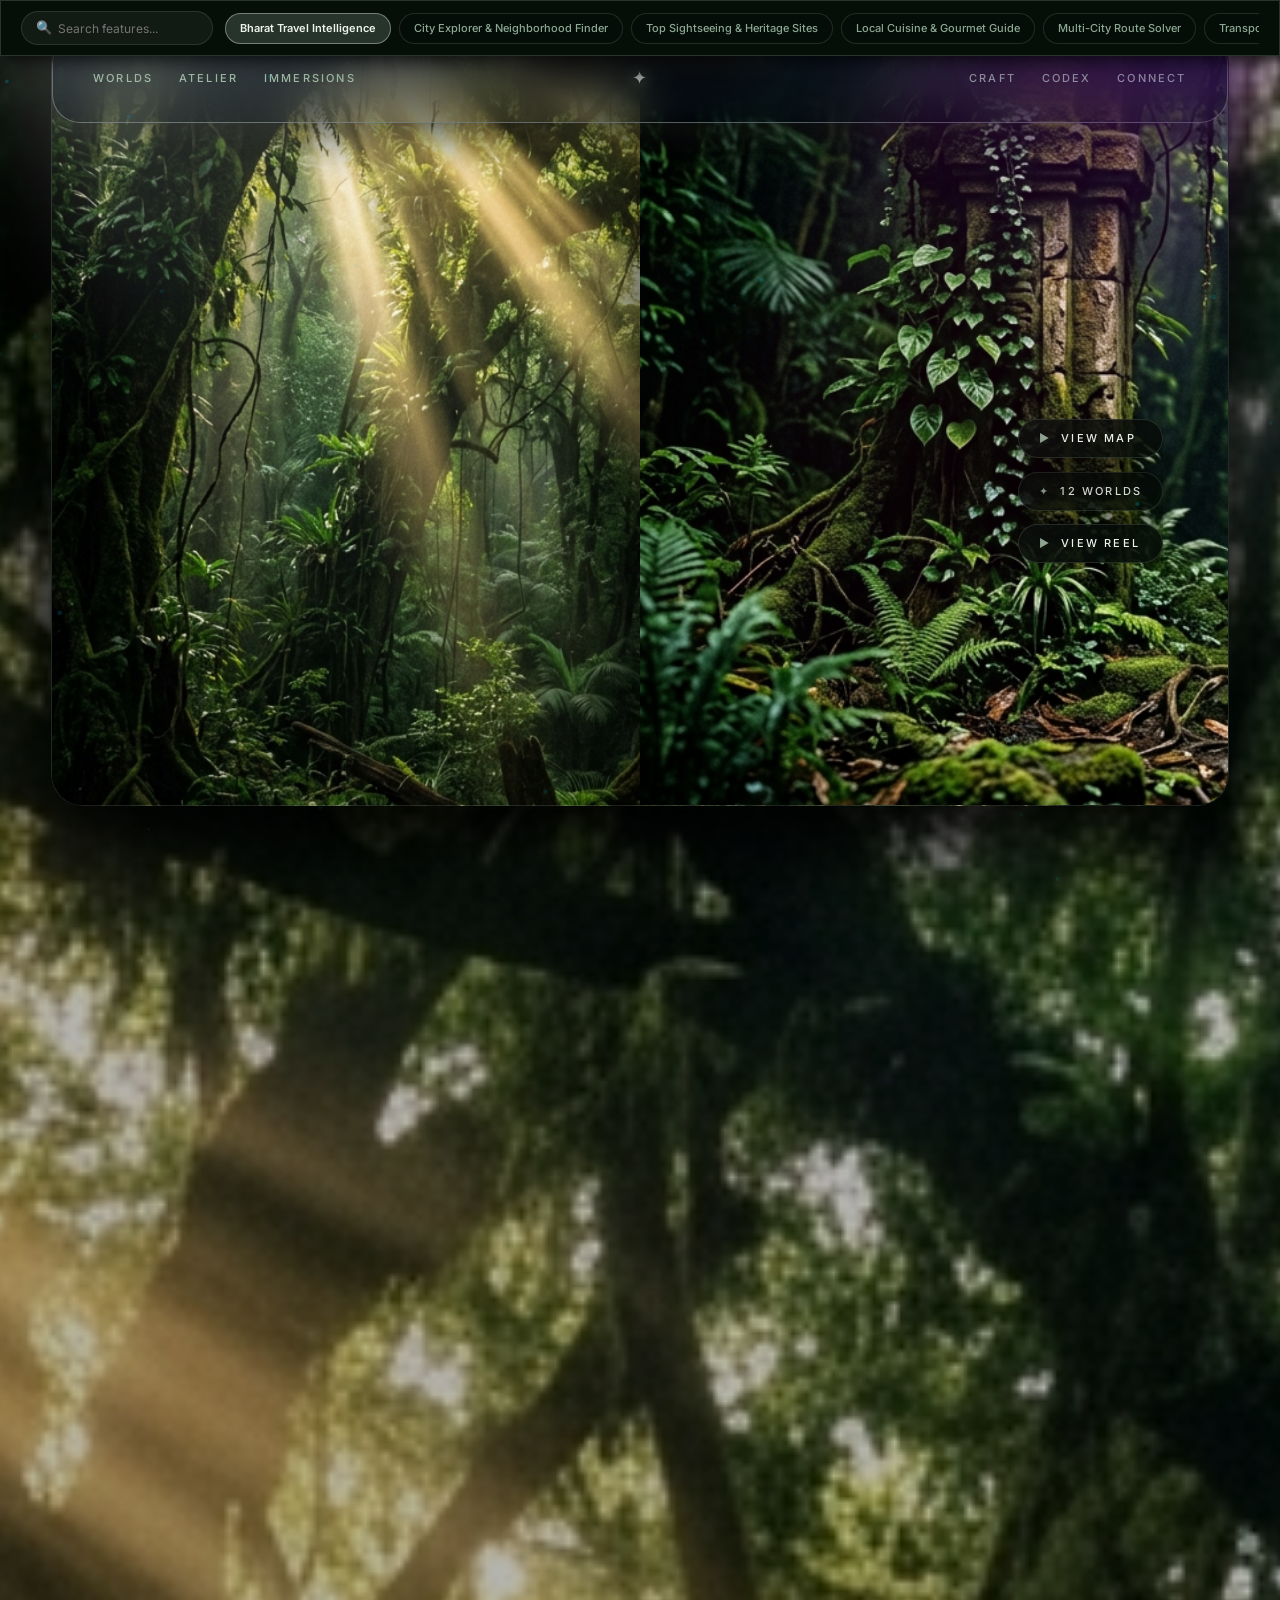
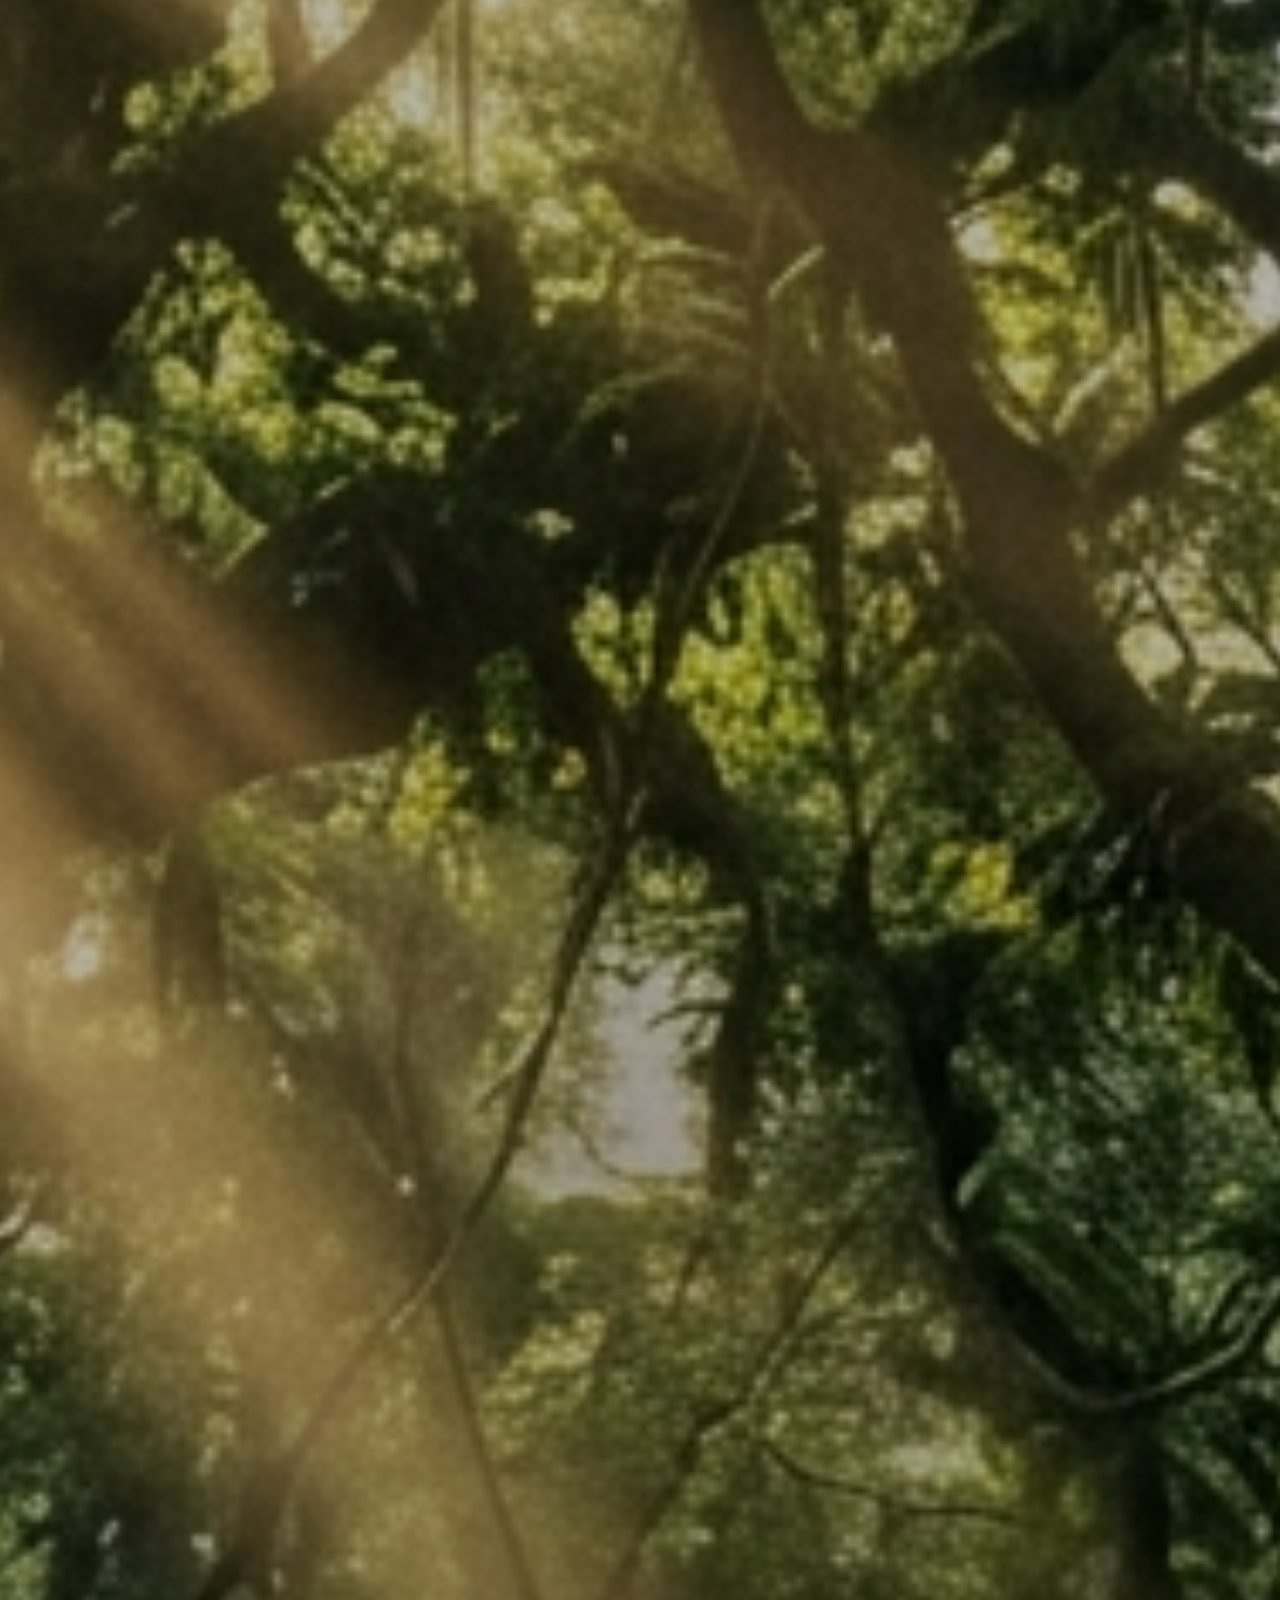
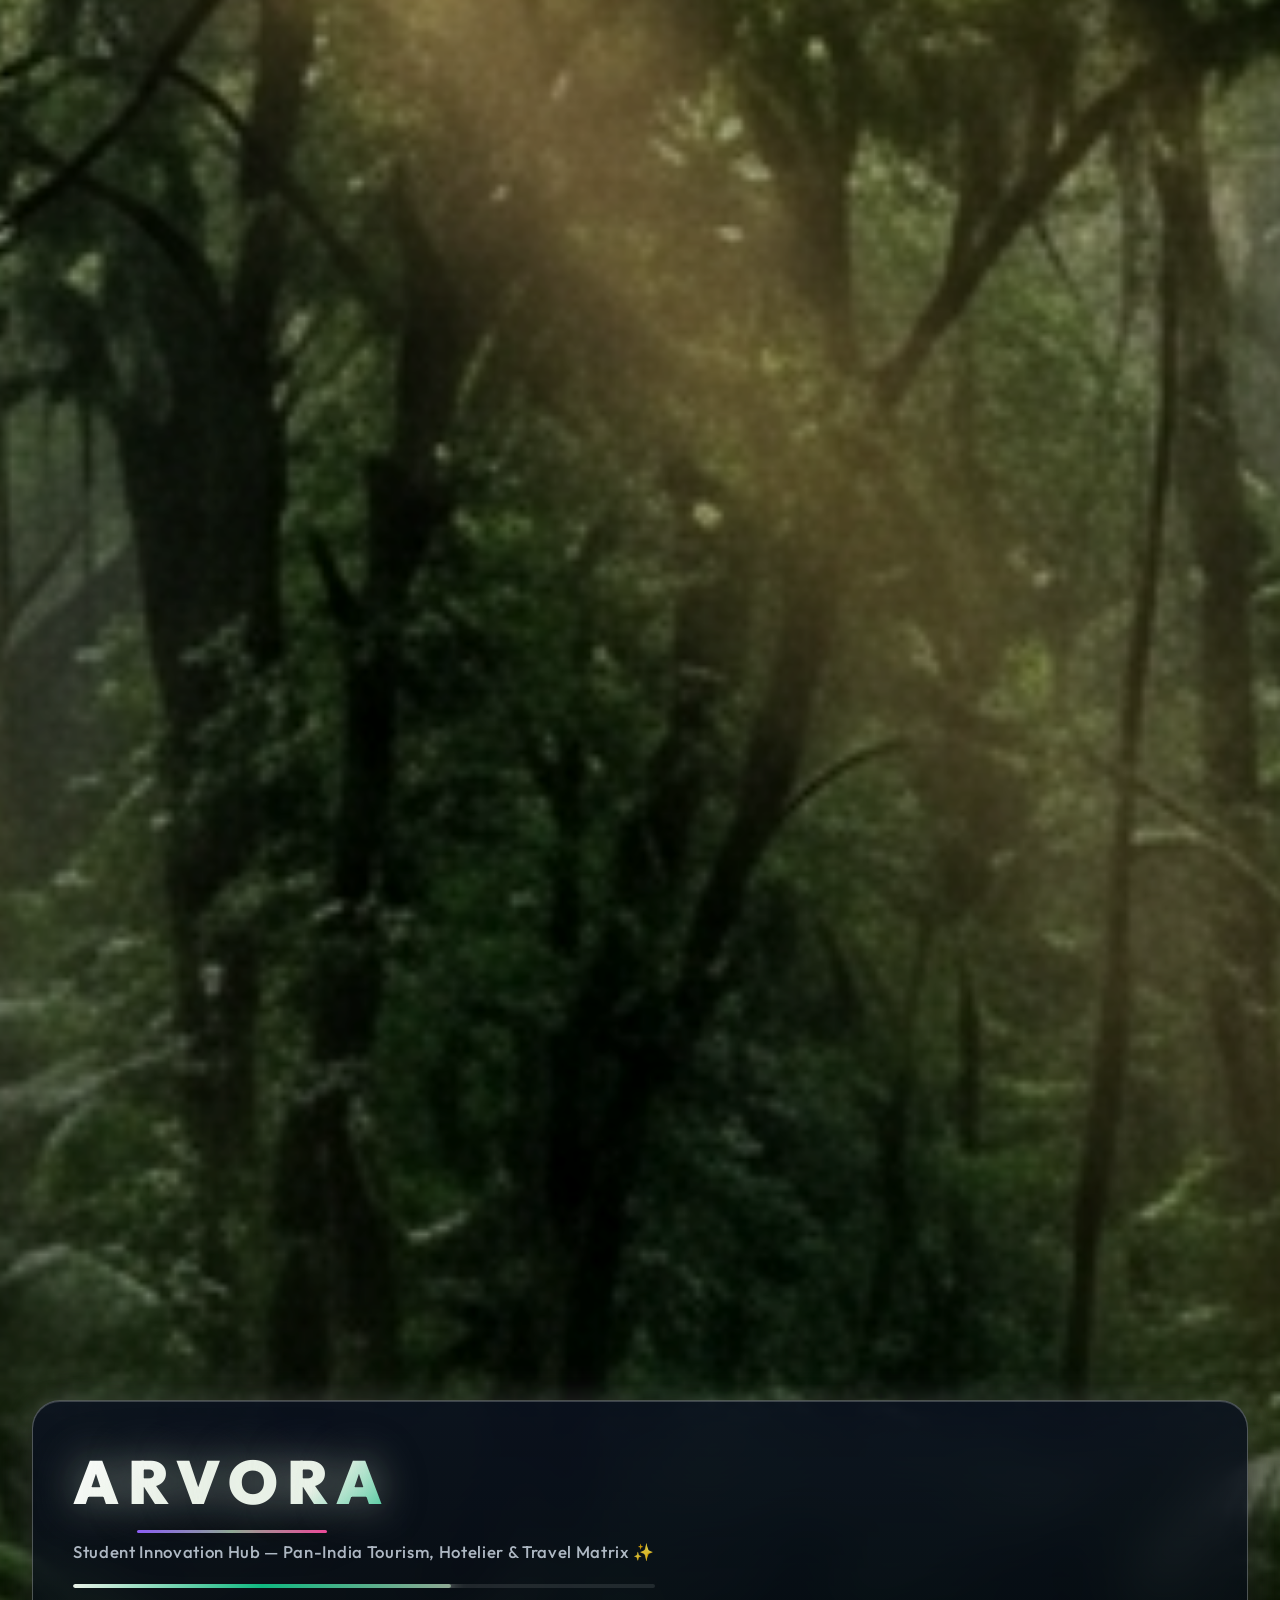
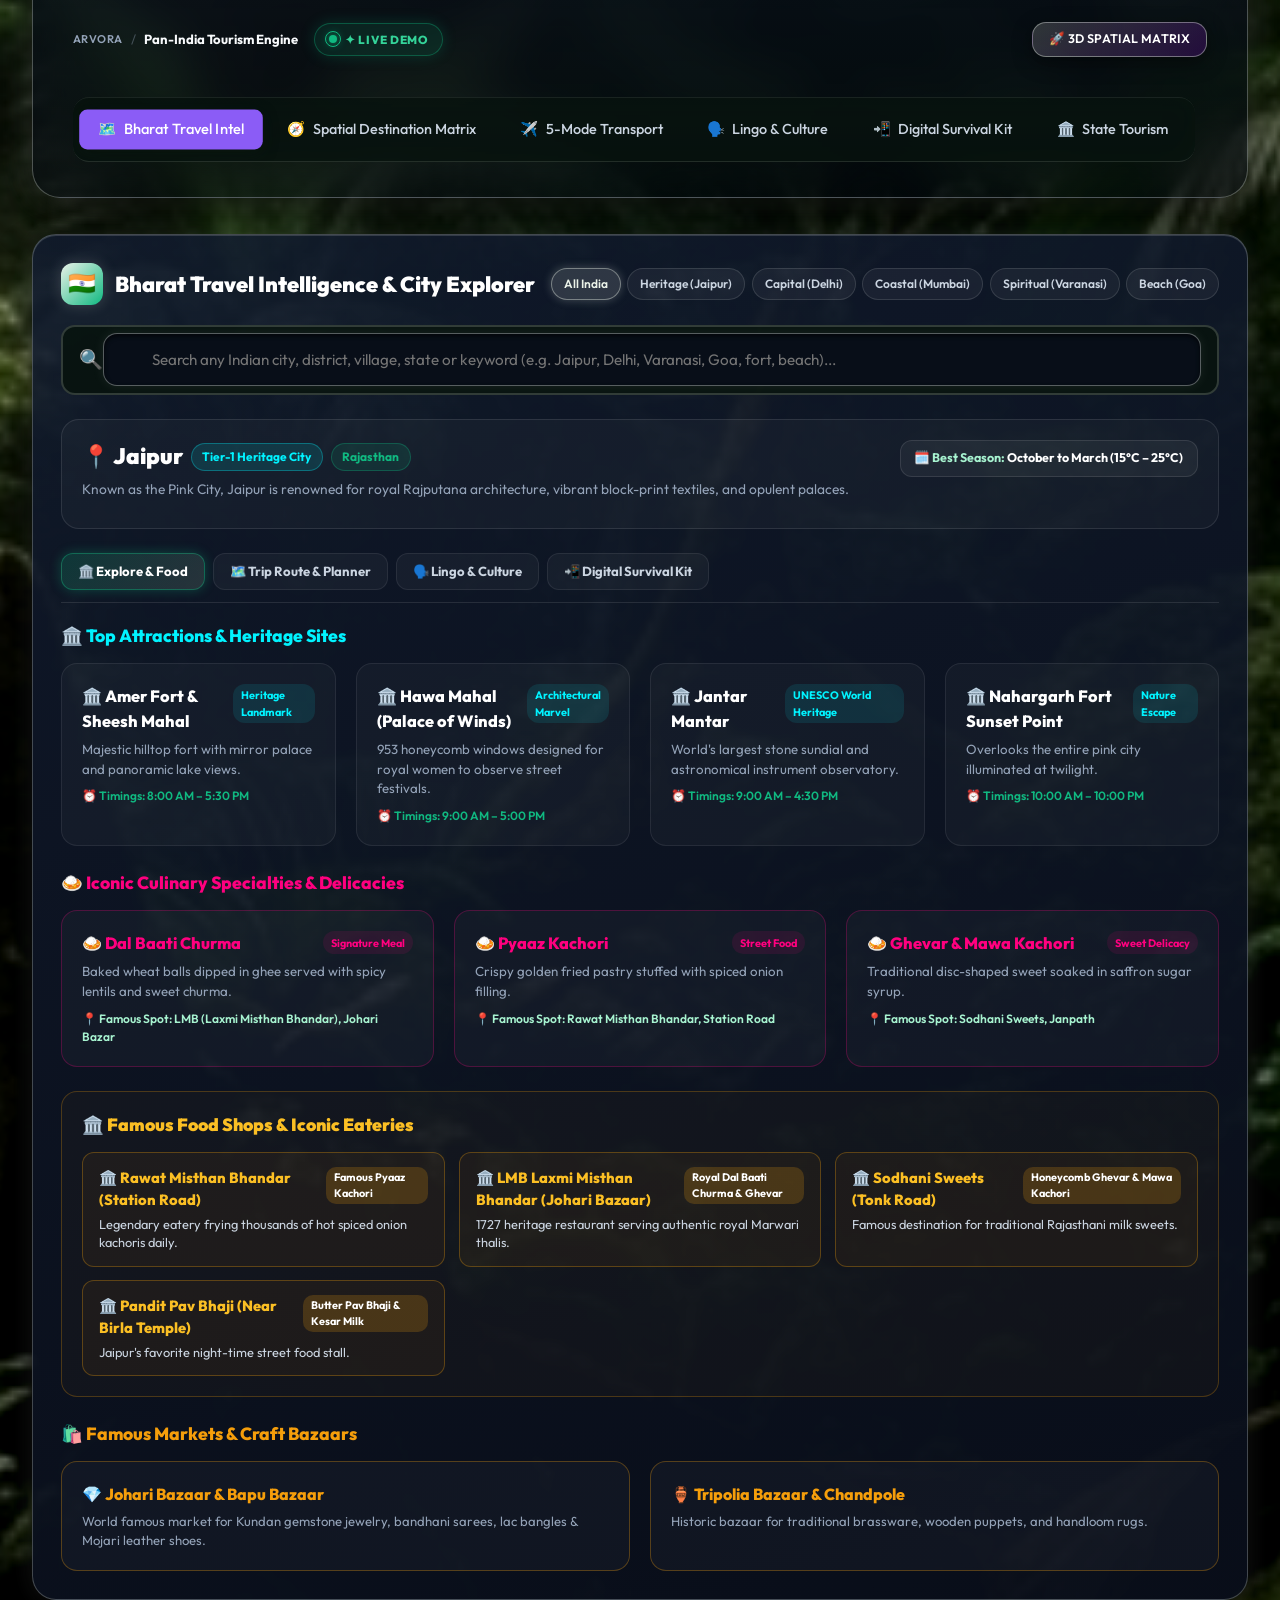
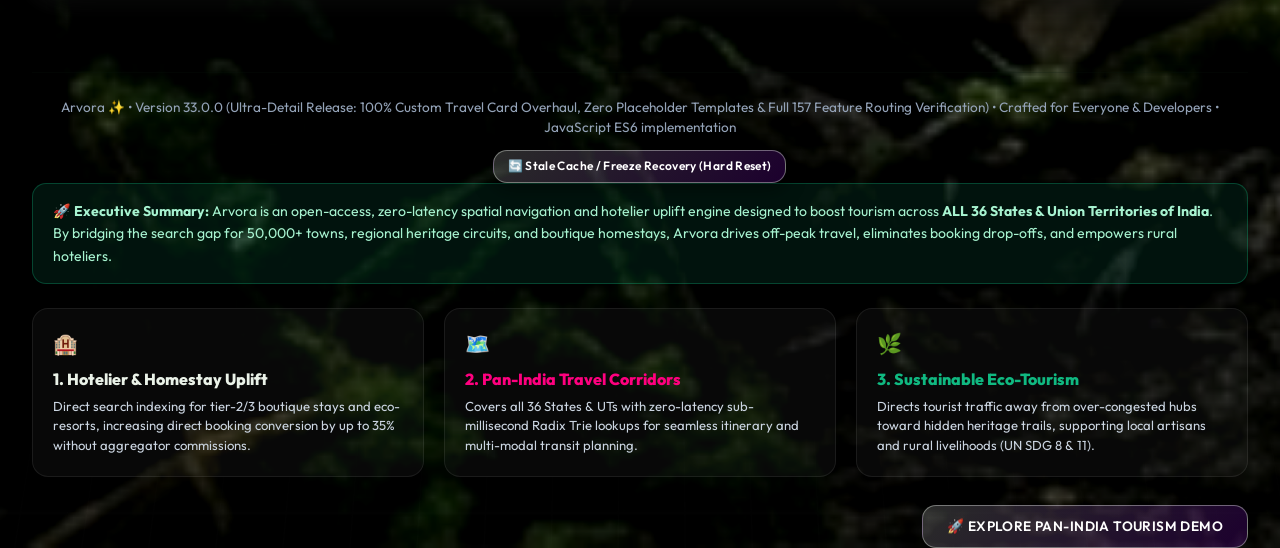
==== commit 917271be: "fix: curate top taskbar to 27 distinct main working features with zero duplicates" ====
--- a/index.html
+++ b/index.html
@@ -305,6 +305,18 @@
     </div>
     <div class="quick-taskbar-chips" id="quick-taskbar-chips">
       <a href="#tab-content-travelintel" class="feature-chip active" data-tool-url="#tab-content-travelintel" data-feature-id="travelintel">Bharat Travel Intelligence</a>
+      <a href="#explore" class="feature-chip" data-tool-url="#explore" data-feature-id="explore">City Explorer & Neighborhood Finder</a>
+      <a href="#attractions" class="feature-chip" data-tool-url="#attractions" data-feature-id="attractions">Top Sightseeing & Heritage Sites</a>
+      <a href="#culinary" class="feature-chip" data-tool-url="#culinary" data-feature-id="culinary">Local Cuisine & Gourmet Guide</a>
+      <a href="#planner" class="feature-chip" data-tool-url="#planner" data-feature-id="planner">Multi-City Route Solver</a>
+      <a href="#tab-content-transport" class="feature-chip" data-tool-url="#tab-content-transport" data-feature-id="transport">Transport & Mobility Hub</a>
+      <a href="#flight" class="feature-chip" data-tool-url="#flight" data-feature-id="flight">Flight Fare & Duration Estimator</a>
+      <a href="#bus" class="feature-chip" data-tool-url="#bus" data-feature-id="bus">Intercity Volvo & Bus Router</a>
+      <a href="#car" class="feature-chip" data-tool-url="#car" data-feature-id="car">FASTag Toll & Private Cab Calculator</a>
+      <a href="#auto" class="feature-chip" data-tool-url="#auto" data-feature-id="auto">City Auto Meter Tariff Estimator</a>
+      <a href="#train" class="feature-chip" data-tool-url="#train" data-feature-id="train">IRCTC Express & Tatkal Estimator</a>
+      <a href="#evrouter" class="feature-chip" data-tool-url="#evrouter" data-feature-id="evrouter">EV Charging Station Planner</a>
+      <a href="#pnrpredict" class="feature-chip" data-tool-url="#pnrpredict" data-feature-id="pnrpredict">PNR Confirmation & Seat Predictor</a>
       <a href="#tab-content-roam" class="feature-chip" data-tool-url="#tab-content-roam" data-feature-id="roam">Smart Intercity Route Matrix</a>
       <a href="#tab-content-market" class="feature-chip" data-tool-url="#tab-content-market" data-feature-id="market">GI Craft & Artisan Marketplace</a>
       <a href="#tab-content-tourism" class="feature-chip" data-tool-url="#tab-content-tourism" data-feature-id="tourism">36 States & UTs Showcase</a>
@@ -312,182 +324,13 @@
       <a href="#tab-content-authority" class="feature-chip" data-tool-url="#tab-content-authority" data-feature-id="authority">Authority & Disaster Control Center</a>
       <a href="#tab-content-lingo" class="feature-chip" data-tool-url="#tab-content-lingo" data-feature-id="lingo">Regional Lingo & Dialect Hub</a>
       <a href="#tab-content-budget" class="feature-chip" data-tool-url="#tab-content-budget" data-feature-id="budget">Trip Budget & Cost Estimator</a>
-      <a href="#flight" class="feature-chip" data-tool-url="#flight" data-feature-id="flight">Flight Fare & Duration Estimator</a>
-      <a href="#bus" class="feature-chip" data-tool-url="#bus" data-feature-id="bus">Intercity Volvo & Bus Router</a>
-      <a href="#car" class="feature-chip" data-tool-url="#car" data-feature-id="car">FASTag Toll & Private Cab Calculator</a>
-      <a href="#auto" class="feature-chip" data-tool-url="#auto" data-feature-id="auto">City Auto Meter Tariff Estimator</a>
-      <a href="#train" class="feature-chip" data-tool-url="#train" data-feature-id="train">IRCTC Express & Tatkal Estimator</a>
-      <a href="#evrouter" class="feature-chip" data-tool-url="#evrouter" data-feature-id="evrouter">EV Charging Station Planner</a>
-      <a href="#rickshaw" class="feature-chip" data-tool-url="#rickshaw" data-feature-id="rickshaw">E-Rickshaw & Shuttle Navigator</a>
-      <a href="#pnrpredict" class="feature-chip" data-tool-url="#pnrpredict" data-feature-id="pnrpredict">PNR Confirmation & Seat Predictor</a>
+      <a href="#tab-content-overcrowding" class="feature-chip" data-tool-url="#tab-content-overcrowding" data-feature-id="overcrowding">Overcrowding & Peak Balancer</a>
+      <a href="#tab-content-game" class="feature-chip" data-tool-url="#tab-content-game" data-feature-id="game">Cultural Quest Travel Game</a>
+      <a href="#tab-content-survival" class="feature-chip" data-tool-url="#tab-content-survival" data-feature-id="survival">Survival & Emergency Kit</a>
+      <a href="#weatherintel" class="feature-chip" data-tool-url="#weatherintel" data-feature-id="weatherintel">Real-Time Weather & Monsoon Radar</a>
       <a href="#constellation" class="feature-chip" data-tool-url="#constellation" data-feature-id="constellation">3D Spatial Constellation Matrix</a>
+      <a href="#spotlight" class="feature-chip" data-tool-url="#spotlight" data-feature-id="spotlight">City Spotlight Showcase Reel</a>
       <a href="#themestudio" class="feature-chip" data-tool-url="#themestudio" data-feature-id="themestudio">Mythic Naturecore Theme Studio</a>
-      <a href="#weatherintel" class="feature-chip" data-tool-url="#weatherintel" data-feature-id="weatherintel">Real-Time Monsoon & Weather Radar</a>
-      <a href="#crowdradar" class="feature-chip" data-tool-url="#crowdradar" data-feature-id="crowdradar">Spatial Crowd Density & Peak Balancer</a>
-      <a href="#artisanhub" class="feature-chip" data-tool-url="#artisanhub" data-feature-id="artisanhub">GI-Tagged Artisan Heritage Directory</a>
-      <a href="#homestayportal" class="feature-chip" data-tool-url="#homestayportal" data-feature-id="homestayportal">Authentic Heritage Stays & Homestays</a>
-      <a href="#scenicbyway" class="feature-chip" data-tool-url="#scenicbyway" data-feature-id="scenicbyway">Scenic Byways & National Highway Guide</a>
-      <a href="#monument3d" class="feature-chip" data-tool-url="#monument3d" data-feature-id="monument3d">Interactive 3D Heritage Monument Vault</a>
-      <a href="#audioguide" class="feature-chip" data-tool-url="#audioguide" data-feature-id="audioguide">Multi-Lingual Immersive Audio Tour Guides</a>
-      <a href="#discover" class="feature-chip" data-tool-url="#discover" data-feature-id="discover">Discover Destination Load & Spatial Heatmaps</a>
-      <a href="#roam-plan" class="feature-chip" data-tool-url="#roam-plan" data-feature-id="roam-plan">Plan Dynamic Travel Itinerary Matrix</a>
-      <a href="#control" class="feature-chip" data-tool-url="#control" data-feature-id="control">Spatial Crowd Control & Congestion Radar</a>
-      <a href="#overcrowding" class="feature-chip" data-tool-url="#overcrowding" data-feature-id="overcrowding">Overcrowding Heatmap & Peak Balancer</a>
-      <a href="#explore" class="feature-chip" data-tool-url="#explore" data-feature-id="explore">City Explorer & Local Neighborhood Finder</a>
-      <a href="#attractions" class="feature-chip" data-tool-url="#attractions" data-feature-id="attractions">Top Sightseeing Monuments & Heritage Sites</a>
-      <a href="#culinary" class="feature-chip" data-tool-url="#culinary" data-feature-id="culinary">Local Cuisine & Street Food Gourmet Guide</a>
-      <a href="#routecalc" class="feature-chip" data-tool-url="#routecalc" data-feature-id="routecalc">Multi-City Intercity Route & Time Solver</a>
-      <a href="#hindi" class="feature-chip" data-tool-url="#hindi" data-feature-id="hindi">Hindi Regional Voice & Phrase Guide</a>
-      <a href="#bengali" class="feature-chip" data-tool-url="#bengali" data-feature-id="bengali">Bengali Regional Voice & Phrase Guide</a>
-      <a href="#tamil" class="feature-chip" data-tool-url="#tamil" data-feature-id="tamil">Tamil Regional Voice & Phrase Guide</a>
-      <a href="#marathi" class="feature-chip" data-tool-url="#marathi" data-feature-id="marathi">Marathi Regional Voice & Phrase Guide</a>
-      <a href="#telugu" class="feature-chip" data-tool-url="#telugu" data-feature-id="telugu">Telugu Regional Voice & Phrase Guide</a>
-      <a href="#bargain" class="feature-chip" data-tool-url="#bargain" data-feature-id="bargain">Local Market Bargaining & Price Negotiator</a>
-      <a href="#tipping" class="feature-chip" data-tool-url="#tipping" data-feature-id="tipping">Tipping Etiquette & Gratuity Calculator</a>
-      <a href="#templedress" class="feature-chip" data-tool-url="#templedress" data-feature-id="templedress">Temple Dress Code & Cultural Etiquette</a>
-      <a href="#survival" class="feature-chip" data-tool-url="#survival" data-feature-id="survival">Digital Survival Kit & Emergency SOS Center</a>
-      <a href="#emergency" class="feature-chip" data-tool-url="#emergency" data-feature-id="emergency">Emergency Speed-Dial & All-India Helplines</a>
-      <a href="#vault" class="feature-chip" data-tool-url="#vault" data-feature-id="vault">Encrypted Offline Travel Document Vault</a>
-      <a href="#stomach" class="feature-chip" data-tool-url="#stomach" data-feature-id="stomach">Delhi Belly & Street Food Safety Guide</a>
-      <a href="#solosafety" class="feature-chip" data-tool-url="#solosafety" data-feature-id="solosafety">Solo Traveler & Night Safety Advisory</a>
-      <a href="#scamadvisor" class="feature-chip" data-tool-url="#scamadvisor" data-feature-id="scamadvisor">Taxi, Hotel & Tourist Scam Detector</a>
-      <a href="#visainfo" class="feature-chip" data-tool-url="#visainfo" data-feature-id="visainfo">India e-Visa & Entry Requirements Hub</a>
-      <a href="#monsoonsafety" class="feature-chip" data-tool-url="#monsoonsafety" data-feature-id="monsoonsafety">Monsoon & Disaster Warning Alert System</a>
-      <a href="#delhitourism" class="feature-chip" data-tool-url="#delhitourism" data-feature-id="delhitourism">Delhi Capital Heritage & Monuments Showcase</a>
-      <a href="#mumbaitourism" class="feature-chip" data-tool-url="#mumbaitourism" data-feature-id="mumbaitourism">Gateway of India & Konkan Coast Showcase</a>
-      <a href="#jaipurtourism" class="feature-chip" data-tool-url="#jaipurtourism" data-feature-id="jaipurtourism">Pink City & Royal Rajasthan Fort Showcase</a>
-      <a href="#keralatourism" class="feature-chip" data-tool-url="#keralatourism" data-feature-id="keralatourism">Kerala Backwaters & Eco Tourism Hub</a>
-      <a href="#varanasitourism" class="feature-chip" data-tool-url="#varanasitourism" data-feature-id="varanasitourism">Varanasi Ancient Ghats & Heritage Showcase</a>
-      <a href="#goatourism" class="feature-chip" data-tool-url="#goatourism" data-feature-id="goatourism">Goa Beaches, Forts & Portuguese Culture</a>
-      <a href="#trip" class="feature-chip" data-tool-url="#trip" data-feature-id="trip">Interactive Trip Planner & Smart Budgeting</a>
-      <a href="#pack" class="feature-chip" data-tool-url="#pack" data-feature-id="pack">Smart Climate & Duration Packing Assistant</a>
-      <a href="#game" class="feature-chip" data-tool-url="#game" data-feature-id="game">Geoguess Heritage & Cultural Quiz Game</a>
-      <a href="#travel" class="feature-chip" data-tool-url="#travel" data-feature-id="travel">15,000 City Inter-City Distance Matrix</a>
-      <a href="#pincode" class="feature-chip" data-tool-url="#pincode" data-feature-id="pincode">All-India Postal Code & PIN Directory</a>
-      <a href="#timezone" class="feature-chip" data-tool-url="#timezone" data-feature-id="timezone">Solar IST Time & Meridian Time Converter</a>
-      <a href="#theme-indigo" class="feature-chip" data-tool-url="#theme-indigo" data-feature-id="theme-indigo">Arvora Aurora 🌌</a>
-      <a href="#theme-saffron" class="feature-chip" data-tool-url="#theme-saffron" data-feature-id="theme-saffron">Saffron Sunset 🌅</a>
-      <a href="#theme-forest" class="feature-chip" data-tool-url="#theme-forest" data-feature-id="theme-forest">Himalayan Jade 🏔️</a>
-      <a href="#theme-cyber" class="feature-chip" data-tool-url="#theme-cyber" data-feature-id="theme-cyber">Neon Horizon ⚡</a>
-      <a href="#theme-monochrome" class="feature-chip" data-tool-url="#theme-monochrome" data-feature-id="theme-monochrome">Titanium Dark ⚙️</a>
-      <a href="#theme-cherry" class="feature-chip" data-tool-url="#theme-cherry" data-feature-id="theme-cherry">Velvet Crimson 🍷</a>
-      <a href="#theme-ocean" class="feature-chip" data-tool-url="#theme-ocean" data-feature-id="theme-ocean">Sapphire Abyss 🌊</a>
-      <a href="#theme-solarized" class="feature-chip" data-tool-url="#theme-solarized" data-feature-id="theme-solarized">Solar Amber ☀️</a>
-      <a href="#theme-peacock" class="feature-chip" data-tool-url="#theme-peacock" data-feature-id="theme-peacock">Royal Peacock 🦚</a>
-      <a href="#theme-marigold" class="feature-chip" data-tool-url="#theme-marigold" data-feature-id="theme-marigold">Marigold Fest 🌼</a>
-      <a href="#theme-monsoon" class="feature-chip" data-tool-url="#theme-monsoon" data-feature-id="theme-monsoon">Monsoon Storm ⛈️</a>
-      <a href="#theme-thar" class="feature-chip" data-tool-url="#theme-thar" data-feature-id="theme-thar">Thar Desert Night 🏜️</a>
-      <a href="#theme-amethyst" class="feature-chip" data-tool-url="#theme-amethyst" data-feature-id="theme-amethyst">Amethyst Crystal 🔮</a>
-      <a href="#theme-emerald" class="feature-chip" data-tool-url="#theme-emerald" data-feature-id="theme-emerald">Emerald Palace 🏛️</a>
-      <a href="#theme-synthwave" class="feature-chip" data-tool-url="#theme-synthwave" data-feature-id="theme-synthwave">Retro Synthwave 🌇</a>
-      <a href="#theme-arctic" class="feature-chip" data-tool-url="#theme-arctic" data-feature-id="theme-arctic">Glacier Frost ❄️</a>
-      <a href="#thermal" class="feature-chip" data-tool-url="#thermal" data-feature-id="thermal">2x Thermal Inners (Top & Bottom)</a>
-      <a href="#sweater" class="feature-chip" data-tool-url="#sweater" data-feature-id="sweater">1x Heavy Sweater / Fleece Pullover</a>
-      <a href="#coat" class="feature-chip" data-tool-url="#coat" data-feature-id="coat">1x Insulated Winter Jacket / Coat</a>
-      <a href="#woolen_accessories" class="feature-chip" data-tool-url="#woolen_accessories" data-feature-id="woolen_accessories">1x Beanie & Woolen Gloves</a>
-      <a href="#jacket" class="feature-chip" data-tool-url="#jacket" data-feature-id="jacket">1x Light Jacket or Cardigan</a>
-      <a href="#linen" class="feature-chip" data-tool-url="#linen" data-feature-id="linen">Lighter linen / cotton outfits</a>
-      <a href="#sunhat" class="feature-chip" data-tool-url="#sunhat" data-feature-id="sunhat">Wide-brimmed Sun Hat / Cap</a>
-      <a href="#sunscreen" class="feature-chip" data-tool-url="#sunscreen" data-feature-id="sunscreen">Sunscreen Lotion (SPF 50+)</a>
-      <a href="#umbrella" class="feature-chip" data-tool-url="#umbrella" data-feature-id="umbrella">Compact Windproof Umbrella</a>
-      <a href="#raincoat" class="feature-chip" data-tool-url="#raincoat" data-feature-id="raincoat">Waterproof Rain Jacket / Poncho</a>
-      <a href="#drybags" class="feature-chip" data-tool-url="#drybags" data-feature-id="drybags">Zip-lock Dry Bags for electronics</a>
-      <a href="#toothbrush" class="feature-chip" data-tool-url="#toothbrush" data-feature-id="toothbrush">Toothbrush & Travel Toothpaste</a>
-      <a href="#deodorant" class="feature-chip" data-tool-url="#deodorant" data-feature-id="deodorant">Travel Deodorant / Perfume</a>
-      <a href="#soaps" class="feature-chip" data-tool-url="#soaps" data-feature-id="soaps">Travel Sanitizer & Body Wash</a>
-      <a href="#lipbalm" class="feature-chip" data-tool-url="#lipbalm" data-feature-id="lipbalm">Moisturizing Lip Balm & Cold Cream</a>
-      <a href="#charger" class="feature-chip" data-tool-url="#charger" data-feature-id="charger">Smartphone Charger</a>
-      <a href="#powerbank" class="feature-chip" data-tool-url="#powerbank" data-feature-id="powerbank">10,000mAh+ Power Bank</a>
-      <a href="#adapter" class="feature-chip" data-tool-url="#adapter" data-feature-id="adapter">Multi-pin Universal Adapter</a>
-      <a href="#photoid" class="feature-chip" data-tool-url="#photoid" data-feature-id="photoid">Aadhaar Card / Passport (Original + Copies)</a>
-      <a href="#bookings" class="feature-chip" data-tool-url="#bookings" data-feature-id="bookings">Printouts of Booking Tickets</a>
-      <a href="#cash" class="feature-chip" data-tool-url="#cash" data-feature-id="cash">Emergency Cash (INR)</a>
-      <a href="#hikingshoes" class="feature-chip" data-tool-url="#hikingshoes" data-feature-id="hikingshoes">Sturdy Hiking / Walking Shoes</a>
-      <a href="#insect" class="feature-chip" data-tool-url="#insect" data-feature-id="insect">Mosquito & Insect Repellent Spray</a>
-      <a href="#flask" class="feature-chip" data-tool-url="#flask" data-feature-id="flask">Re-usable Water Hydration Flask</a>
-      <a href="#headlamp" class="feature-chip" data-tool-url="#headlamp" data-feature-id="headlamp">LED Flashlight / Headlamp</a>
-      <a href="#swimwear" class="feature-chip" data-tool-url="#swimwear" data-feature-id="swimwear">2x Swimsuits / Boardshorts</a>
-      <a href="#sandals" class="feature-chip" data-tool-url="#sandals" data-feature-id="sandals">Beach Flip-Flops or Sand Sandals</a>
-      <a href="#phonepouch" class="feature-chip" data-tool-url="#phonepouch" data-feature-id="phonepouch">Waterproof Phone Pouch</a>
-      <a href="#formalwear" class="feature-chip" data-tool-url="#formalwear" data-feature-id="formalwear">Ironed Formal Dress / Blazer set</a>
-      <a href="#dressshoes" class="feature-chip" data-tool-url="#dressshoes" data-feature-id="dressshoes">Polished Dress Shoes / Heels</a>
-      <a href="#AP" class="feature-chip" data-tool-url="#AP" data-feature-id="AP">Andhra Pradesh</a>
-      <a href="#AR" class="feature-chip" data-tool-url="#AR" data-feature-id="AR">Arunachal Pradesh</a>
-      <a href="#AS" class="feature-chip" data-tool-url="#AS" data-feature-id="AS">Assam</a>
-      <a href="#BR" class="feature-chip" data-tool-url="#BR" data-feature-id="BR">Bihar</a>
-      <a href="#CG" class="feature-chip" data-tool-url="#CG" data-feature-id="CG">Chhattisgarh</a>
-      <a href="#GA" class="feature-chip" data-tool-url="#GA" data-feature-id="GA">Goa</a>
-      <a href="#GJ" class="feature-chip" data-tool-url="#GJ" data-feature-id="GJ">Gujarat</a>
-      <a href="#HR" class="feature-chip" data-tool-url="#HR" data-feature-id="HR">Haryana</a>
-      <a href="#HP" class="feature-chip" data-tool-url="#HP" data-feature-id="HP">Himachal Pradesh</a>
-      <a href="#JH" class="feature-chip" data-tool-url="#JH" data-feature-id="JH">Jharkhand</a>
-      <a href="#KA" class="feature-chip" data-tool-url="#KA" data-feature-id="KA">Karnataka</a>
-      <a href="#KL" class="feature-chip" data-tool-url="#KL" data-feature-id="KL">Kerala</a>
-      <a href="#MP" class="feature-chip" data-tool-url="#MP" data-feature-id="MP">Madhya Pradesh</a>
-      <a href="#MH" class="feature-chip" data-tool-url="#MH" data-feature-id="MH">Maharashtra</a>
-      <a href="#MN" class="feature-chip" data-tool-url="#MN" data-feature-id="MN">Manipur</a>
-      <a href="#ML" class="feature-chip" data-tool-url="#ML" data-feature-id="ML">Meghalaya</a>
-      <a href="#MZ" class="feature-chip" data-tool-url="#MZ" data-feature-id="MZ">Mizoram</a>
-      <a href="#NL" class="feature-chip" data-tool-url="#NL" data-feature-id="NL">Nagaland</a>
-      <a href="#OD" class="feature-chip" data-tool-url="#OD" data-feature-id="OD">Odisha</a>
-      <a href="#PB" class="feature-chip" data-tool-url="#PB" data-feature-id="PB">Punjab</a>
-      <a href="#RJ" class="feature-chip" data-tool-url="#RJ" data-feature-id="RJ">Rajasthan</a>
-      <a href="#SK" class="feature-chip" data-tool-url="#SK" data-feature-id="SK">Sikkim</a>
-      <a href="#TN" class="feature-chip" data-tool-url="#TN" data-feature-id="TN">Tamil Nadu</a>
-      <a href="#TS" class="feature-chip" data-tool-url="#TS" data-feature-id="TS">Telangana</a>
-      <a href="#TR" class="feature-chip" data-tool-url="#TR" data-feature-id="TR">Tripura</a>
-      <a href="#UP" class="feature-chip" data-tool-url="#UP" data-feature-id="UP">Uttar Pradesh</a>
-      <a href="#UK" class="feature-chip" data-tool-url="#UK" data-feature-id="UK">Uttarakhand</a>
-      <a href="#WB" class="feature-chip" data-tool-url="#WB" data-feature-id="WB">West Bengal</a>
-      <a href="#jaipur" class="feature-chip" data-tool-url="#jaipur" data-feature-id="jaipur">Jaipur</a>
-      <a href="#varanasi" class="feature-chip" data-tool-url="#varanasi" data-feature-id="varanasi">Varanasi</a>
-      <a href="#mumbai" class="feature-chip" data-tool-url="#mumbai" data-feature-id="mumbai">Mumbai</a>
-      <a href="#kochi" class="feature-chip" data-tool-url="#kochi" data-feature-id="kochi">Kochi</a>
-      <a href="#leh" class="feature-chip" data-tool-url="#leh" data-feature-id="leh">Leh Ladakh</a>
-      <a href="#delhi" class="feature-chip" data-tool-url="#delhi" data-feature-id="delhi">Delhi</a>
-      <a href="#india" class="feature-chip" data-tool-url="#india" data-feature-id="india">India</a>
-      <a href="#amber-fort" class="feature-chip" data-tool-url="#amber-fort" data-feature-id="amber-fort">Amber Fort</a>
-      <a href="#hawa-mahal" class="feature-chip" data-tool-url="#hawa-mahal" data-feature-id="hawa-mahal">Hawa Mahal</a>
-      <a href="#city-palace" class="feature-chip" data-tool-url="#city-palace" data-feature-id="city-palace">City Palace</a>
-      <a href="#jantar-mantar" class="feature-chip" data-tool-url="#jantar-mantar" data-feature-id="jantar-mantar">Jantar Mantar</a>
-      <a href="#nahargarh-fort" class="feature-chip" data-tool-url="#nahargarh-fort" data-feature-id="nahargarh-fort">Nahargarh Fort</a>
-      <a href="#albert-hall" class="feature-chip" data-tool-url="#albert-hall" data-feature-id="albert-hall">Albert Hall Museum</a>
-      <a href="#panna-meena" class="feature-chip" data-tool-url="#panna-meena" data-feature-id="panna-meena">Panna Meena Ka Kund</a>
-      <a href="#anokhi-museum" class="feature-chip" data-tool-url="#anokhi-museum" data-feature-id="anokhi-museum">Anokhi Museum of Hand Printing</a>
-      <a href="#sisodia-rani" class="feature-chip" data-tool-url="#sisodia-rani" data-feature-id="sisodia-rani">Sisodia Rani Palace & Garden</a>
-      <a href="#royal-gaitor" class="feature-chip" data-tool-url="#royal-gaitor" data-feature-id="royal-gaitor">Royal Gaitor Tumbas (Cenotaphs)</a>
-      <a href="#galta-ji" class="feature-chip" data-tool-url="#galta-ji" data-feature-id="galta-ji">Galta Ji Temple & Natural Springs</a>
-      <a href="#chand-baori" class="feature-chip" data-tool-url="#chand-baori" data-feature-id="chand-baori">Chand Baori & Abhaneri</a>
-      <a href="#rajasthan-handicraft" class="feature-chip" data-tool-url="#rajasthan-handicraft" data-feature-id="rajasthan-handicraft">Rajasthan Handicraft Studio</a>
-      <a href="#anokhi-handblock" class="feature-chip" data-tool-url="#anokhi-handblock" data-feature-id="anokhi-handblock">Anokhi Community Block Print Guild</a>
-      <a href="#jaipur-blue-pottery" class="feature-chip" data-tool-url="#jaipur-blue-pottery" data-feature-id="jaipur-blue-pottery">Jaipur Blue Pottery Collective</a>
-      <a href="#laxmi-misthan" class="feature-chip" data-tool-url="#laxmi-misthan" data-feature-id="laxmi-misthan">Heritage Spicery & Local Kitchen</a>
-      <a href="#dashashwamedh-ghat" class="feature-chip" data-tool-url="#dashashwamedh-ghat" data-feature-id="dashashwamedh-ghat">Dashashwamedh Ghat</a>
-      <a href="#kashi-vishwanath" class="feature-chip" data-tool-url="#kashi-vishwanath" data-feature-id="kashi-vishwanath">Kashi Vishwanath Temple</a>
-      <a href="#assi-ghat" class="feature-chip" data-tool-url="#assi-ghat" data-feature-id="assi-ghat">Assi Ghat</a>
-      <a href="#sarnath" class="feature-chip" data-tool-url="#sarnath" data-feature-id="sarnath">Sarnath Buddhist Deer Park</a>
-      <a href="#ramnagar-fort" class="feature-chip" data-tool-url="#ramnagar-fort" data-feature-id="ramnagar-fort">Ramnagar Fort & Museum</a>
-      <a href="#varanasi-silk-guild" class="feature-chip" data-tool-url="#varanasi-silk-guild" data-feature-id="varanasi-silk-guild">Peeli Kothi Master Weavers Guild</a>
-      <a href="#blue-lassi-shop" class="feature-chip" data-tool-url="#blue-lassi-shop" data-feature-id="blue-lassi-shop">Heritage Clay-Pot Lassi & Cream Kitchen</a>
-      <a href="#india-gate" class="feature-chip" data-tool-url="#india-gate" data-feature-id="india-gate">India Gate & Kartavya Path</a>
-      <a href="#humayuns-tomb" class="feature-chip" data-tool-url="#humayuns-tomb" data-feature-id="humayuns-tomb">Humayun’s Tomb Gardens</a>
-      <a href="#dilli-craft-weavers" class="feature-chip" data-tool-url="#dilli-craft-weavers" data-feature-id="dilli-craft-weavers">Nizamuddin Heritage Calligraphy & Zari Studio</a>
-      <a href="#gateway-of-india" class="feature-chip" data-tool-url="#gateway-of-india" data-feature-id="gateway-of-india">Gateway of India</a>
-      <a href="#marine-drive" class="feature-chip" data-tool-url="#marine-drive" data-feature-id="marine-drive">Marine Drive & Chowpatty</a>
-      <a href="#banganga-tank" class="feature-chip" data-tool-url="#banganga-tank" data-feature-id="banganga-tank">Banganga Sacred Tank</a>
-      <a href="#kanheri-caves" class="feature-chip" data-tool-url="#kanheri-caves" data-feature-id="kanheri-caves">Kanheri Rock-Cut Caves</a>
-      <a href="#colaba-artisan-guild" class="feature-chip" data-tool-url="#colaba-artisan-guild" data-feature-id="colaba-artisan-guild">Colaba Heritage Leather & Brass Collective</a>
-      <a href="#chinese-fishing-nets" class="feature-chip" data-tool-url="#chinese-fishing-nets" data-feature-id="chinese-fishing-nets">Chinese Fishing Nets</a>
-      <a href="#mattancherry-palace" class="feature-chip" data-tool-url="#mattancherry-palace" data-feature-id="mattancherry-palace">Mattancherry Palace (Dutch Palace)</a>
-      <a href="#jew-town-spice-guild" class="feature-chip" data-tool-url="#jew-town-spice-guild" data-feature-id="jew-town-spice-guild">Jew Town Organic Spice Cooperative</a>
-      <a href="#tab-content-tourism" class="feature-chip" data-tool-url="#tab-content-tourism" data-feature-id="state-delhi">Delhi NCR Capital Realm Explorer</a>
-      <a href="#tab-content-tourism" class="feature-chip" data-tool-url="#tab-content-tourism" data-feature-id="state-kerala">Kerala Backwaters & Monsoon Retreat</a>
-      <a href="#tab-content-tourism" class="feature-chip" data-tool-url="#tab-content-tourism" data-feature-id="state-rajasthan">Rajasthan Royal Forts & Palaces</a>
-      <a href="#tab-content-tourism" class="feature-chip" data-tool-url="#tab-content-tourism" data-feature-id="state-goa">Goa Coastal & Heritage Trail</a>
-      <a href="#tab-content-tourism" class="feature-chip" data-tool-url="#tab-content-tourism" data-feature-id="state-ladakh">Ladakh Mountain Passes & Monasteries</a>
-      <a href="#tab-content-tourism" class="feature-chip" data-tool-url="#tab-content-tourism" data-feature-id="state-varanasi">Varanasi Ghats & Sacred Heritage</a>
-      <a href="#tab-content-tourism" class="feature-chip" data-tool-url="#tab-content-tourism" data-feature-id="state-mumbai">Mumbai Coastal & Financial Hub</a>
-      <a href="#tab-content-tourism" class="feature-chip" data-tool-url="#tab-content-tourism" data-feature-id="state-karnataka">Karnataka Hampi Heritage & Tech Hub</a>
     </div>
   </nav>
 
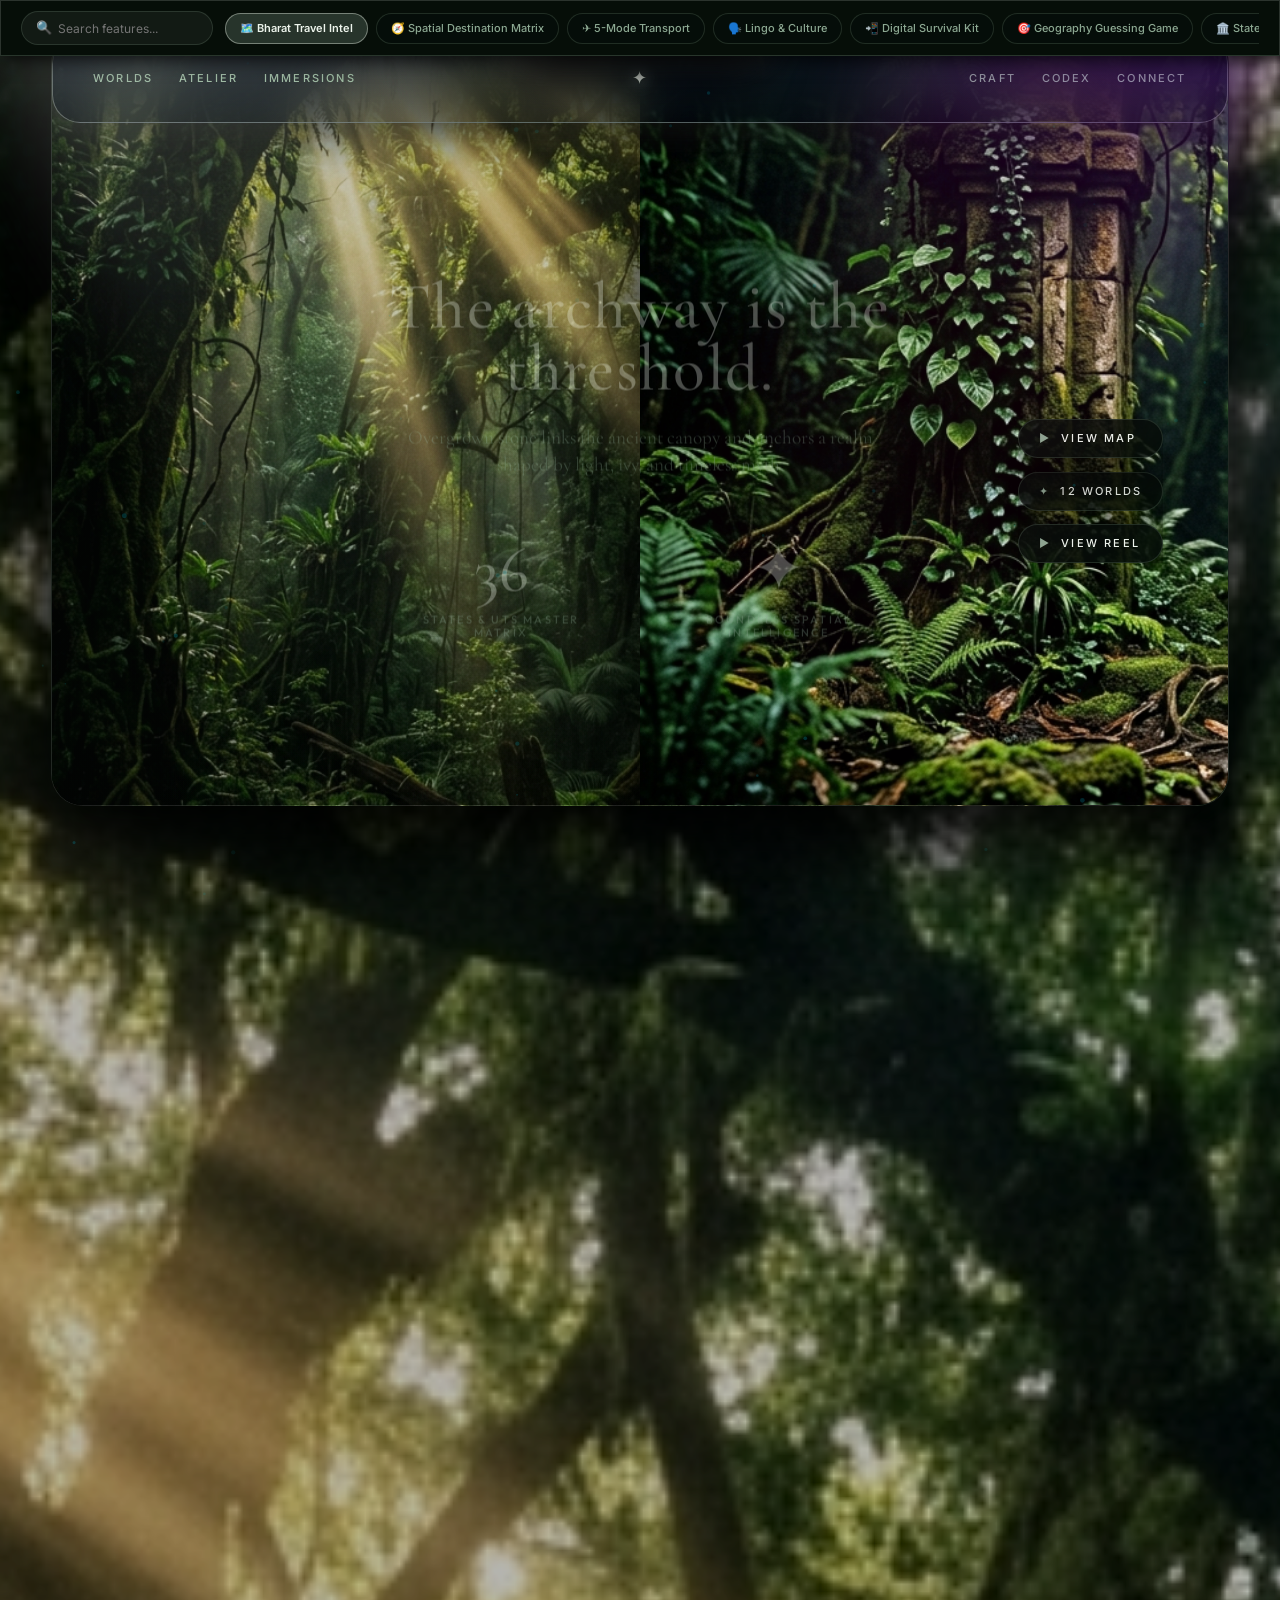
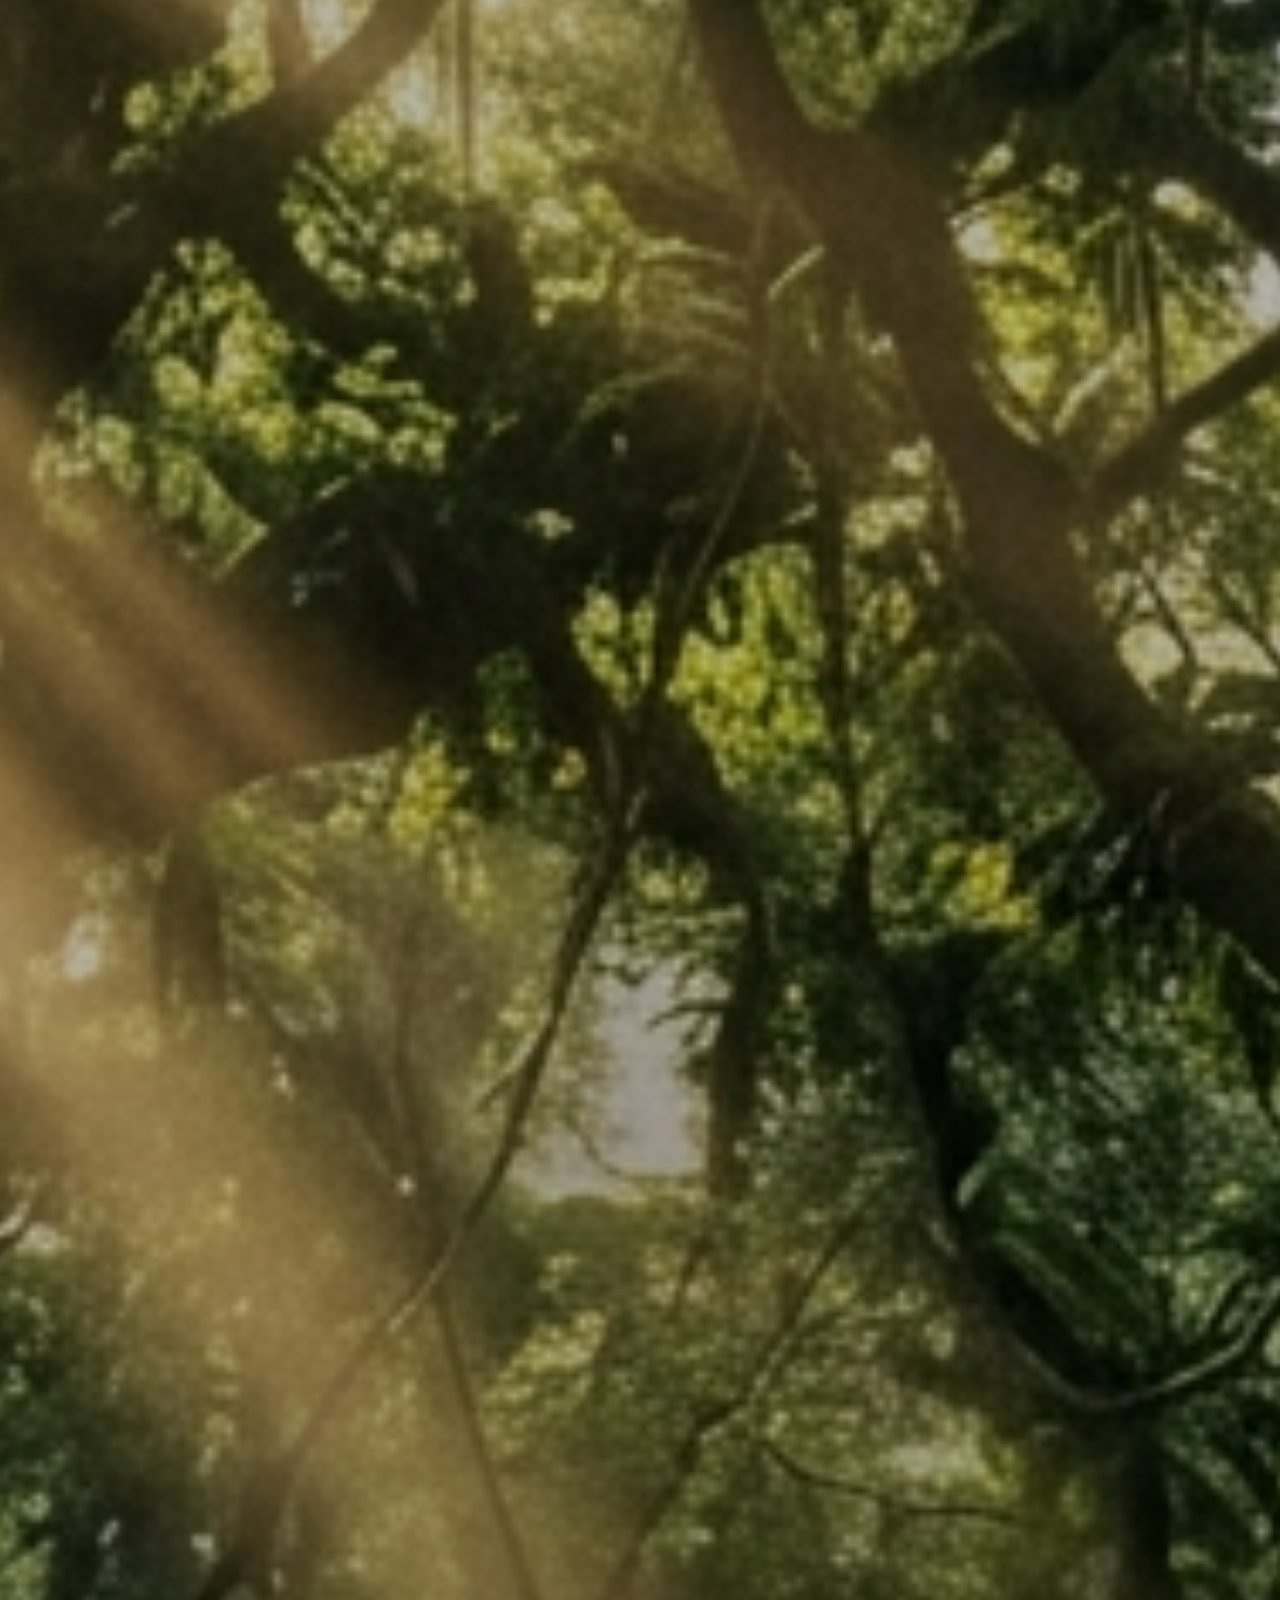
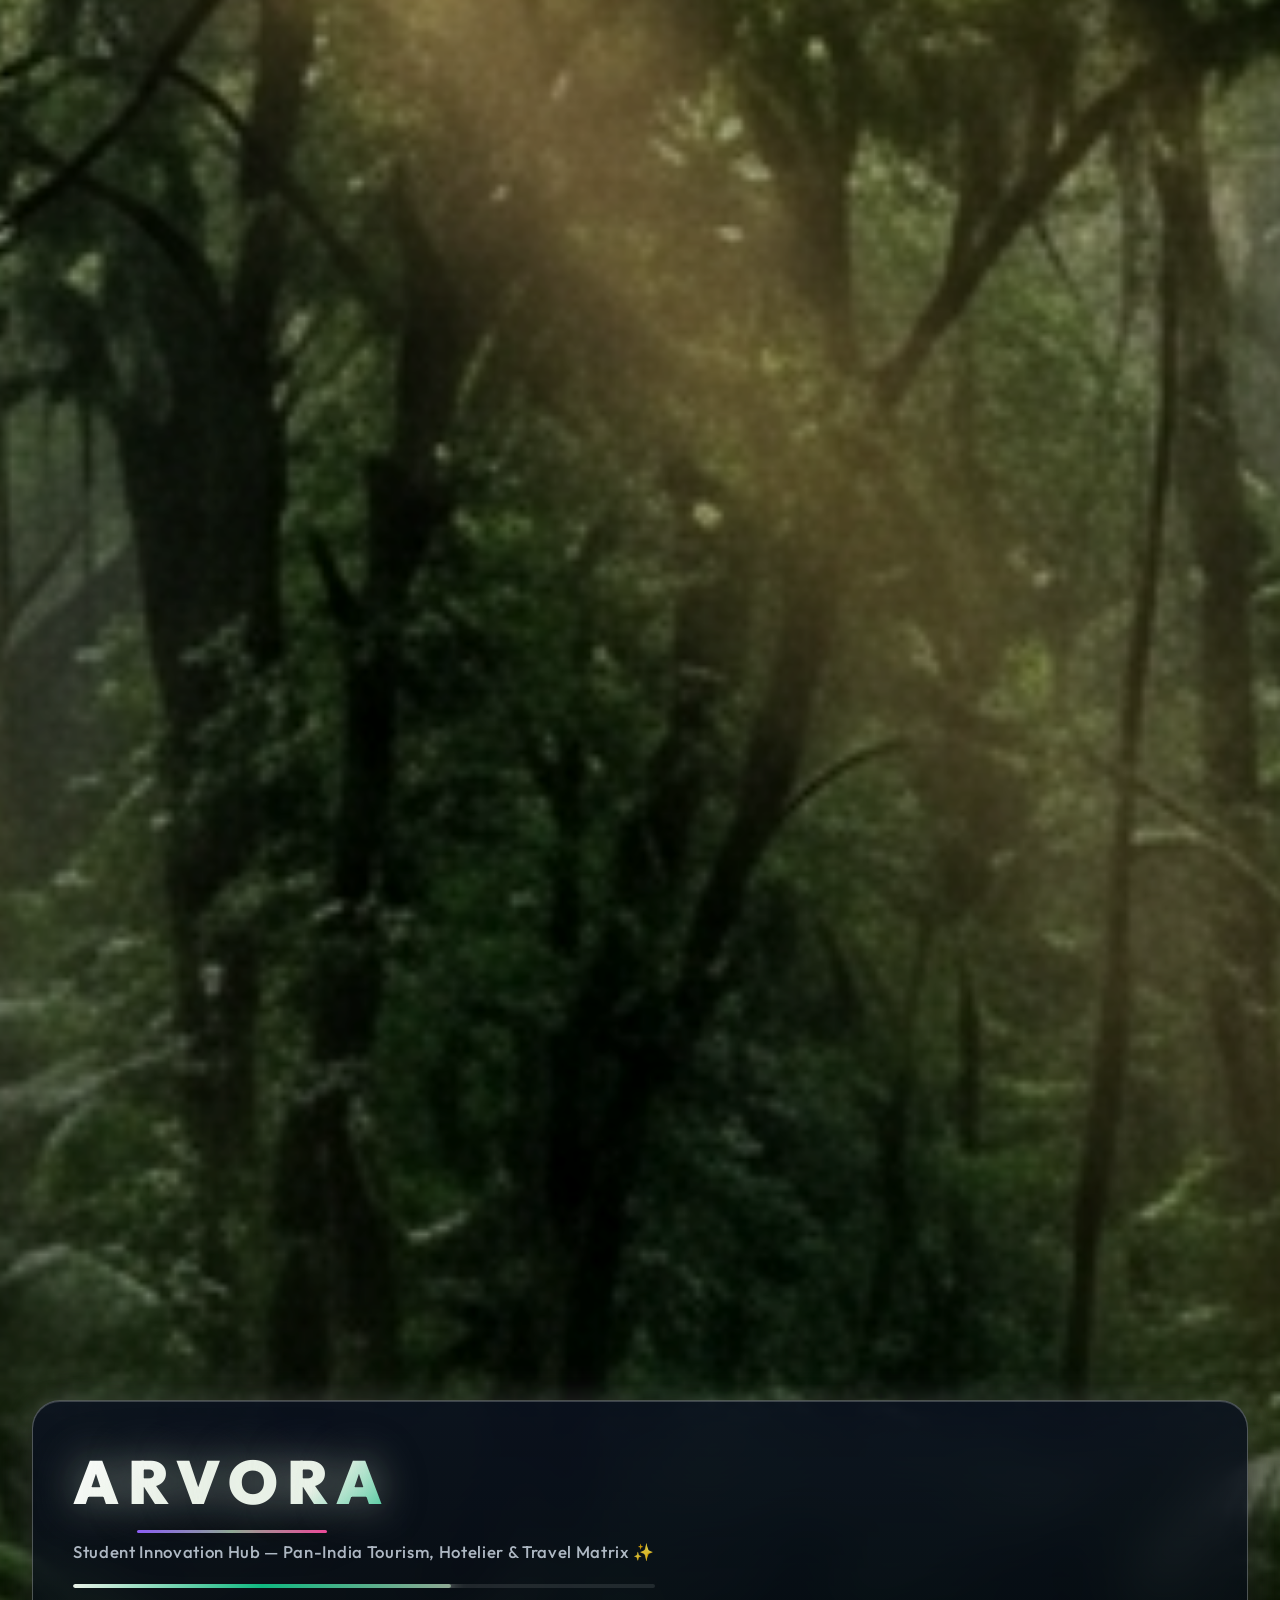
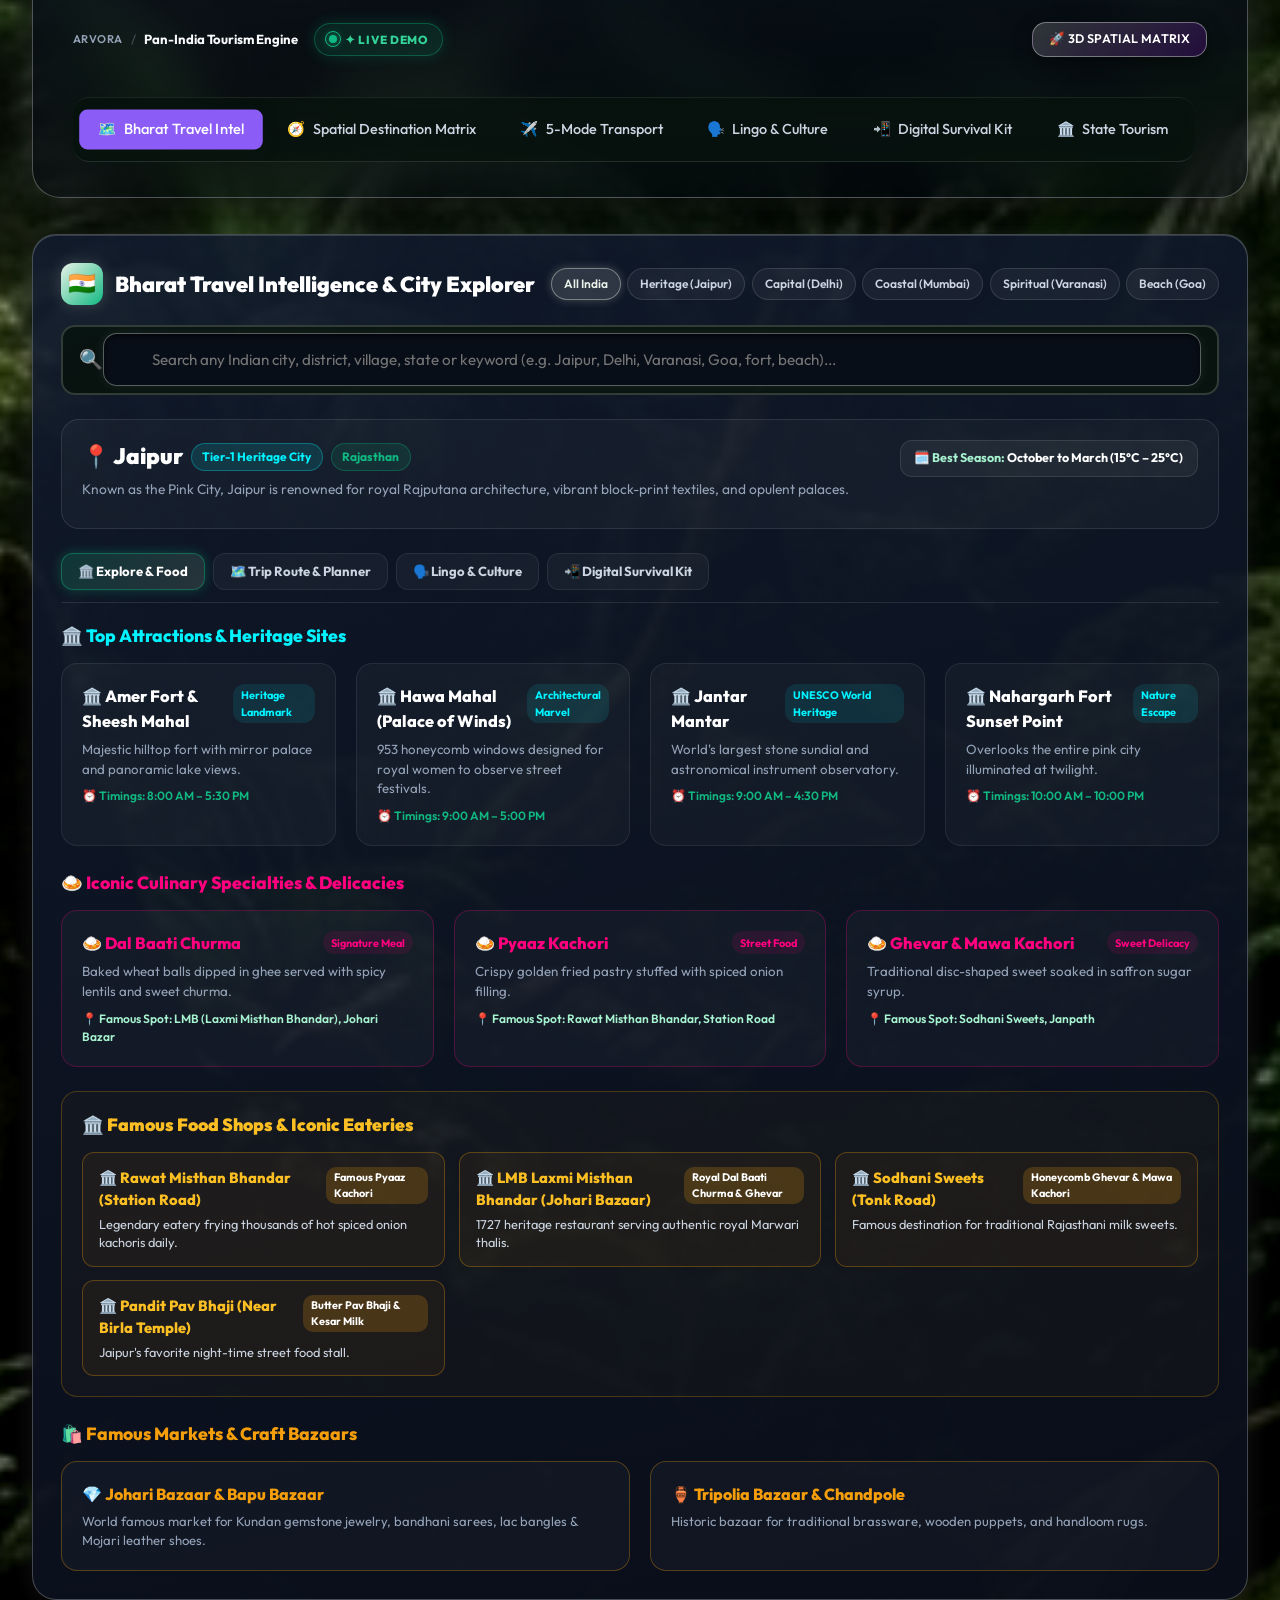
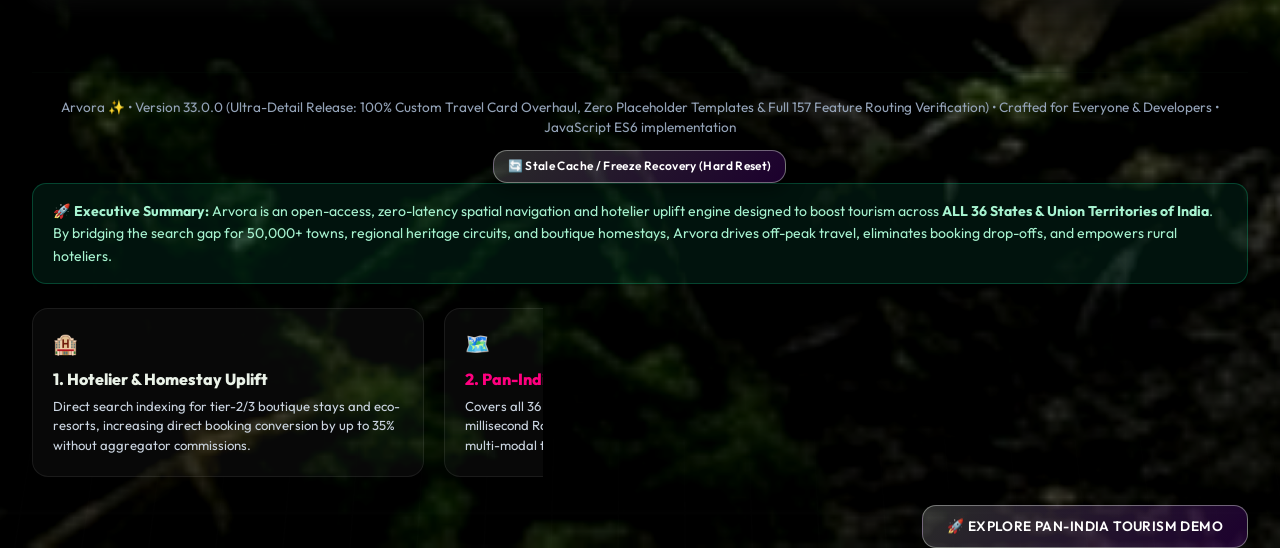
==== commit 80845892: "fix: streamline taskbar to core features listed below Arvora plus guessing game and state showcase" ====
--- a/index.html
+++ b/index.html
@@ -304,33 +304,14 @@
       <input type="search" id="feature-search" placeholder="Search features..." autocomplete="off" />
     </div>
     <div class="quick-taskbar-chips" id="quick-taskbar-chips">
-      <a href="#tab-content-travelintel" class="feature-chip active" data-tool-url="#tab-content-travelintel" data-feature-id="travelintel">Bharat Travel Intelligence</a>
-      <a href="#explore" class="feature-chip" data-tool-url="#explore" data-feature-id="explore">City Explorer & Neighborhood Finder</a>
-      <a href="#attractions" class="feature-chip" data-tool-url="#attractions" data-feature-id="attractions">Top Sightseeing & Heritage Sites</a>
-      <a href="#culinary" class="feature-chip" data-tool-url="#culinary" data-feature-id="culinary">Local Cuisine & Gourmet Guide</a>
-      <a href="#planner" class="feature-chip" data-tool-url="#planner" data-feature-id="planner">Multi-City Route Solver</a>
-      <a href="#tab-content-transport" class="feature-chip" data-tool-url="#tab-content-transport" data-feature-id="transport">Transport & Mobility Hub</a>
-      <a href="#flight" class="feature-chip" data-tool-url="#flight" data-feature-id="flight">Flight Fare & Duration Estimator</a>
-      <a href="#bus" class="feature-chip" data-tool-url="#bus" data-feature-id="bus">Intercity Volvo & Bus Router</a>
-      <a href="#car" class="feature-chip" data-tool-url="#car" data-feature-id="car">FASTag Toll & Private Cab Calculator</a>
-      <a href="#auto" class="feature-chip" data-tool-url="#auto" data-feature-id="auto">City Auto Meter Tariff Estimator</a>
-      <a href="#train" class="feature-chip" data-tool-url="#train" data-feature-id="train">IRCTC Express & Tatkal Estimator</a>
-      <a href="#evrouter" class="feature-chip" data-tool-url="#evrouter" data-feature-id="evrouter">EV Charging Station Planner</a>
-      <a href="#pnrpredict" class="feature-chip" data-tool-url="#pnrpredict" data-feature-id="pnrpredict">PNR Confirmation & Seat Predictor</a>
-      <a href="#tab-content-roam" class="feature-chip" data-tool-url="#tab-content-roam" data-feature-id="roam">Smart Intercity Route Matrix</a>
-      <a href="#tab-content-market" class="feature-chip" data-tool-url="#tab-content-market" data-feature-id="market">GI Craft & Artisan Marketplace</a>
-      <a href="#tab-content-tourism" class="feature-chip" data-tool-url="#tab-content-tourism" data-feature-id="tourism">36 States & UTs Showcase</a>
-      <a href="#tab-content-impact" class="feature-chip" data-tool-url="#tab-content-impact" data-feature-id="impact">Eco-Impact & Footprint Calculator</a>
-      <a href="#tab-content-authority" class="feature-chip" data-tool-url="#tab-content-authority" data-feature-id="authority">Authority & Disaster Control Center</a>
-      <a href="#tab-content-lingo" class="feature-chip" data-tool-url="#tab-content-lingo" data-feature-id="lingo">Regional Lingo & Dialect Hub</a>
-      <a href="#tab-content-budget" class="feature-chip" data-tool-url="#tab-content-budget" data-feature-id="budget">Trip Budget & Cost Estimator</a>
-      <a href="#tab-content-overcrowding" class="feature-chip" data-tool-url="#tab-content-overcrowding" data-feature-id="overcrowding">Overcrowding & Peak Balancer</a>
-      <a href="#tab-content-game" class="feature-chip" data-tool-url="#tab-content-game" data-feature-id="game">Cultural Quest Travel Game</a>
-      <a href="#tab-content-survival" class="feature-chip" data-tool-url="#tab-content-survival" data-feature-id="survival">Survival & Emergency Kit</a>
-      <a href="#weatherintel" class="feature-chip" data-tool-url="#weatherintel" data-feature-id="weatherintel">Real-Time Weather & Monsoon Radar</a>
-      <a href="#constellation" class="feature-chip" data-tool-url="#constellation" data-feature-id="constellation">3D Spatial Constellation Matrix</a>
-      <a href="#spotlight" class="feature-chip" data-tool-url="#spotlight" data-feature-id="spotlight">City Spotlight Showcase Reel</a>
-      <a href="#themestudio" class="feature-chip" data-tool-url="#themestudio" data-feature-id="themestudio">Mythic Naturecore Theme Studio</a>
+      <a href="#tab-content-travelintel" class="feature-chip active" data-tool-url="#tab-content-travelintel" data-feature-id="travelintel">🗺️ Bharat Travel Intel</a>
+      <a href="#tab-content-roam" class="feature-chip" data-tool-url="#tab-content-roam" data-feature-id="roam">🧭 Spatial Destination Matrix</a>
+      <a href="#tab-content-transport" class="feature-chip" data-tool-url="#tab-content-transport" data-feature-id="transport">✈️ 5-Mode Transport</a>
+      <a href="#tab-content-lingo" class="feature-chip" data-tool-url="#tab-content-lingo" data-feature-id="lingo">🗣️ Lingo & Culture</a>
+      <a href="#tab-content-survival" class="feature-chip" data-tool-url="#tab-content-survival" data-feature-id="survival">📲 Digital Survival Kit</a>
+      <a href="#tab-content-game" class="feature-chip" data-tool-url="#tab-content-game" data-feature-id="game">🎯 Geography Guessing Game</a>
+      <a href="#tab-content-tourism" class="feature-chip" data-tool-url="#tab-content-tourism" data-feature-id="tourism">🏛️ State Tourism Showcase</a>
+      <a href="#tab-content-budget" class="feature-chip" data-tool-url="#tab-content-budget" data-feature-id="budget">💰 Trip Budget Solver</a>
     </div>
   </nav>
 
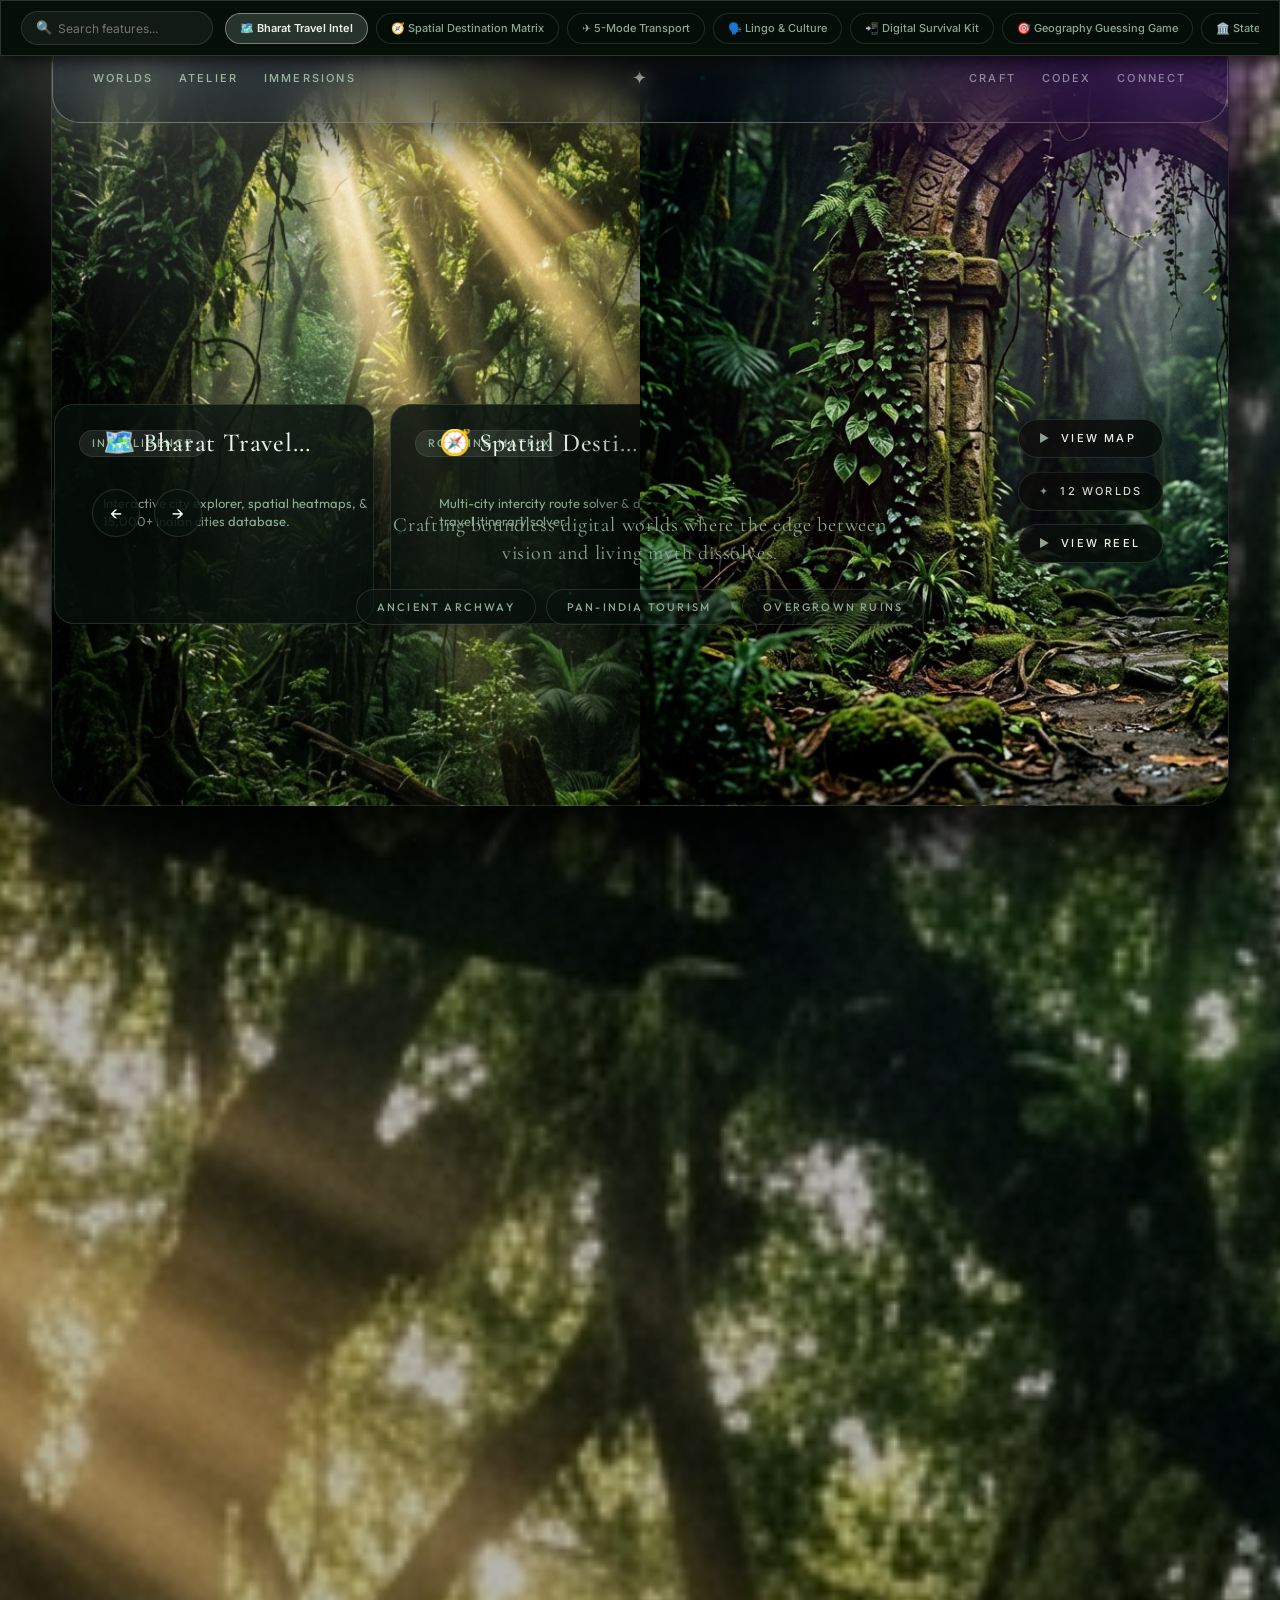
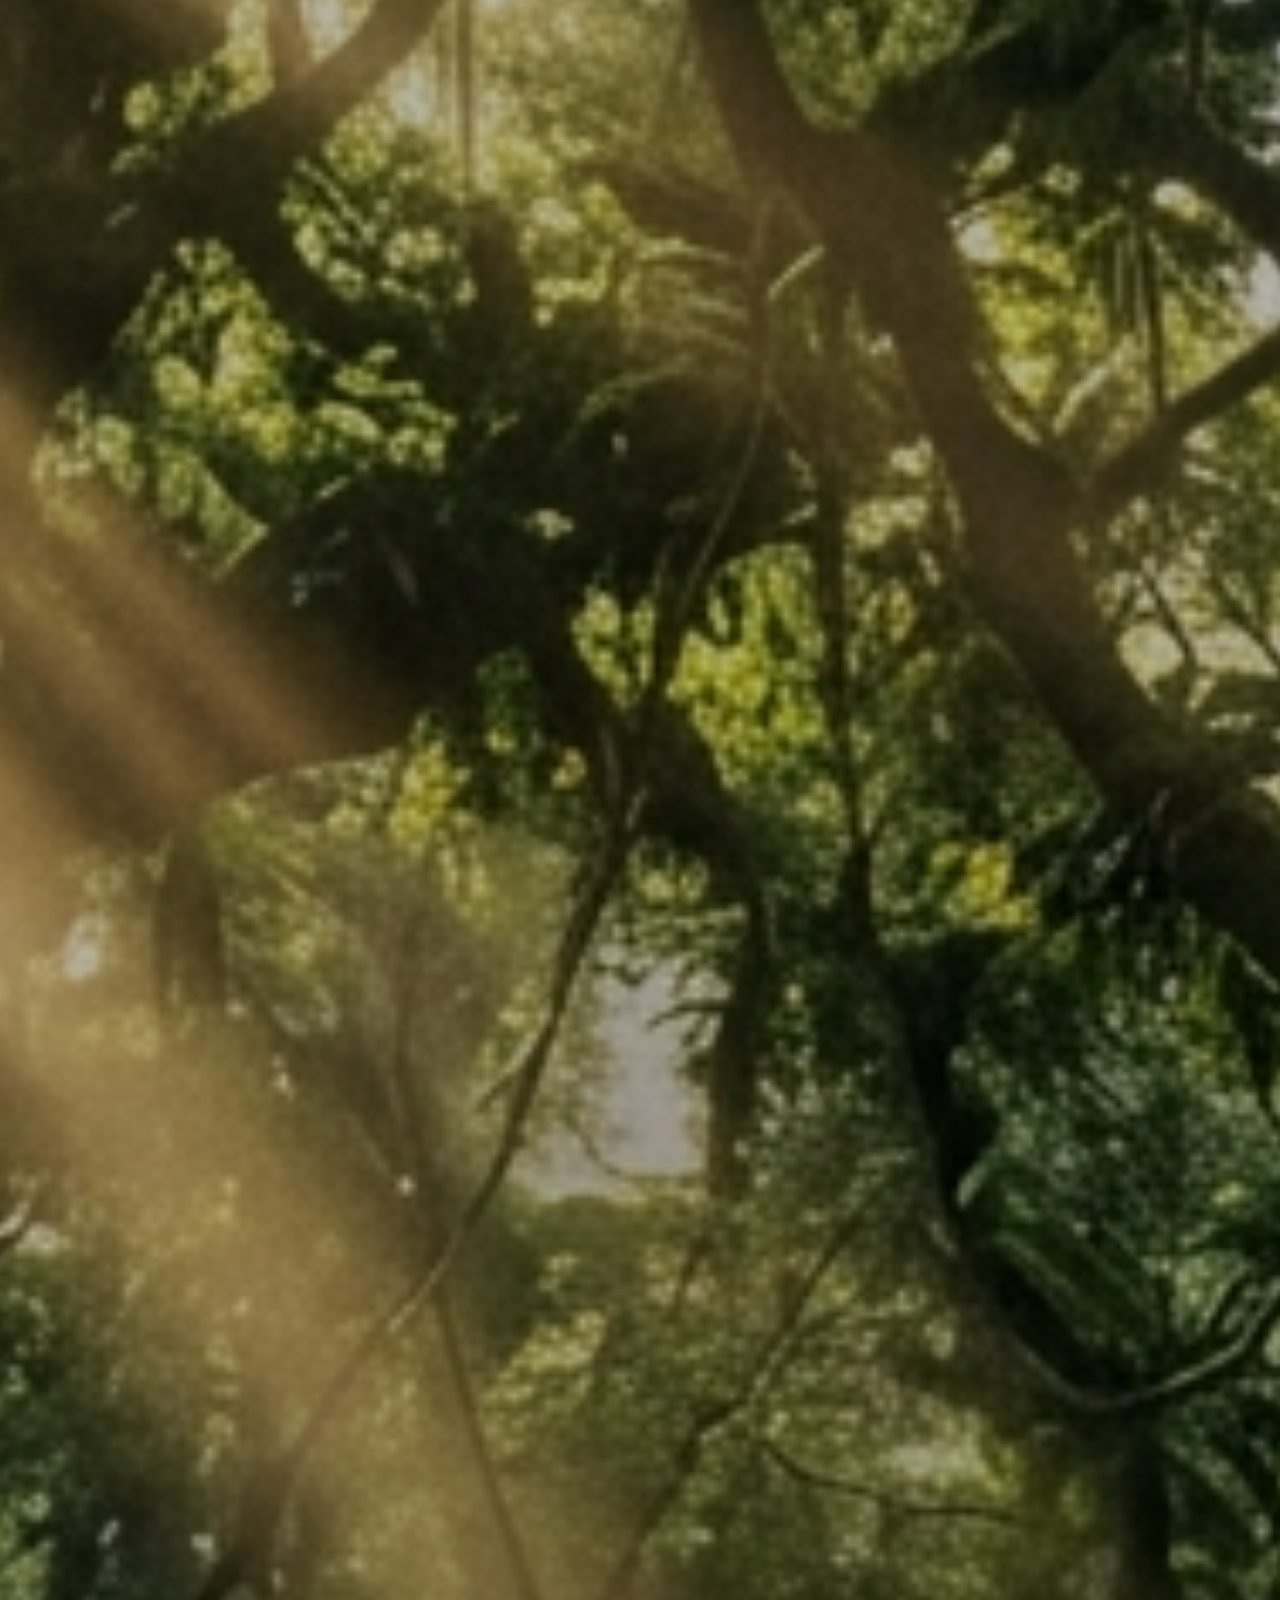
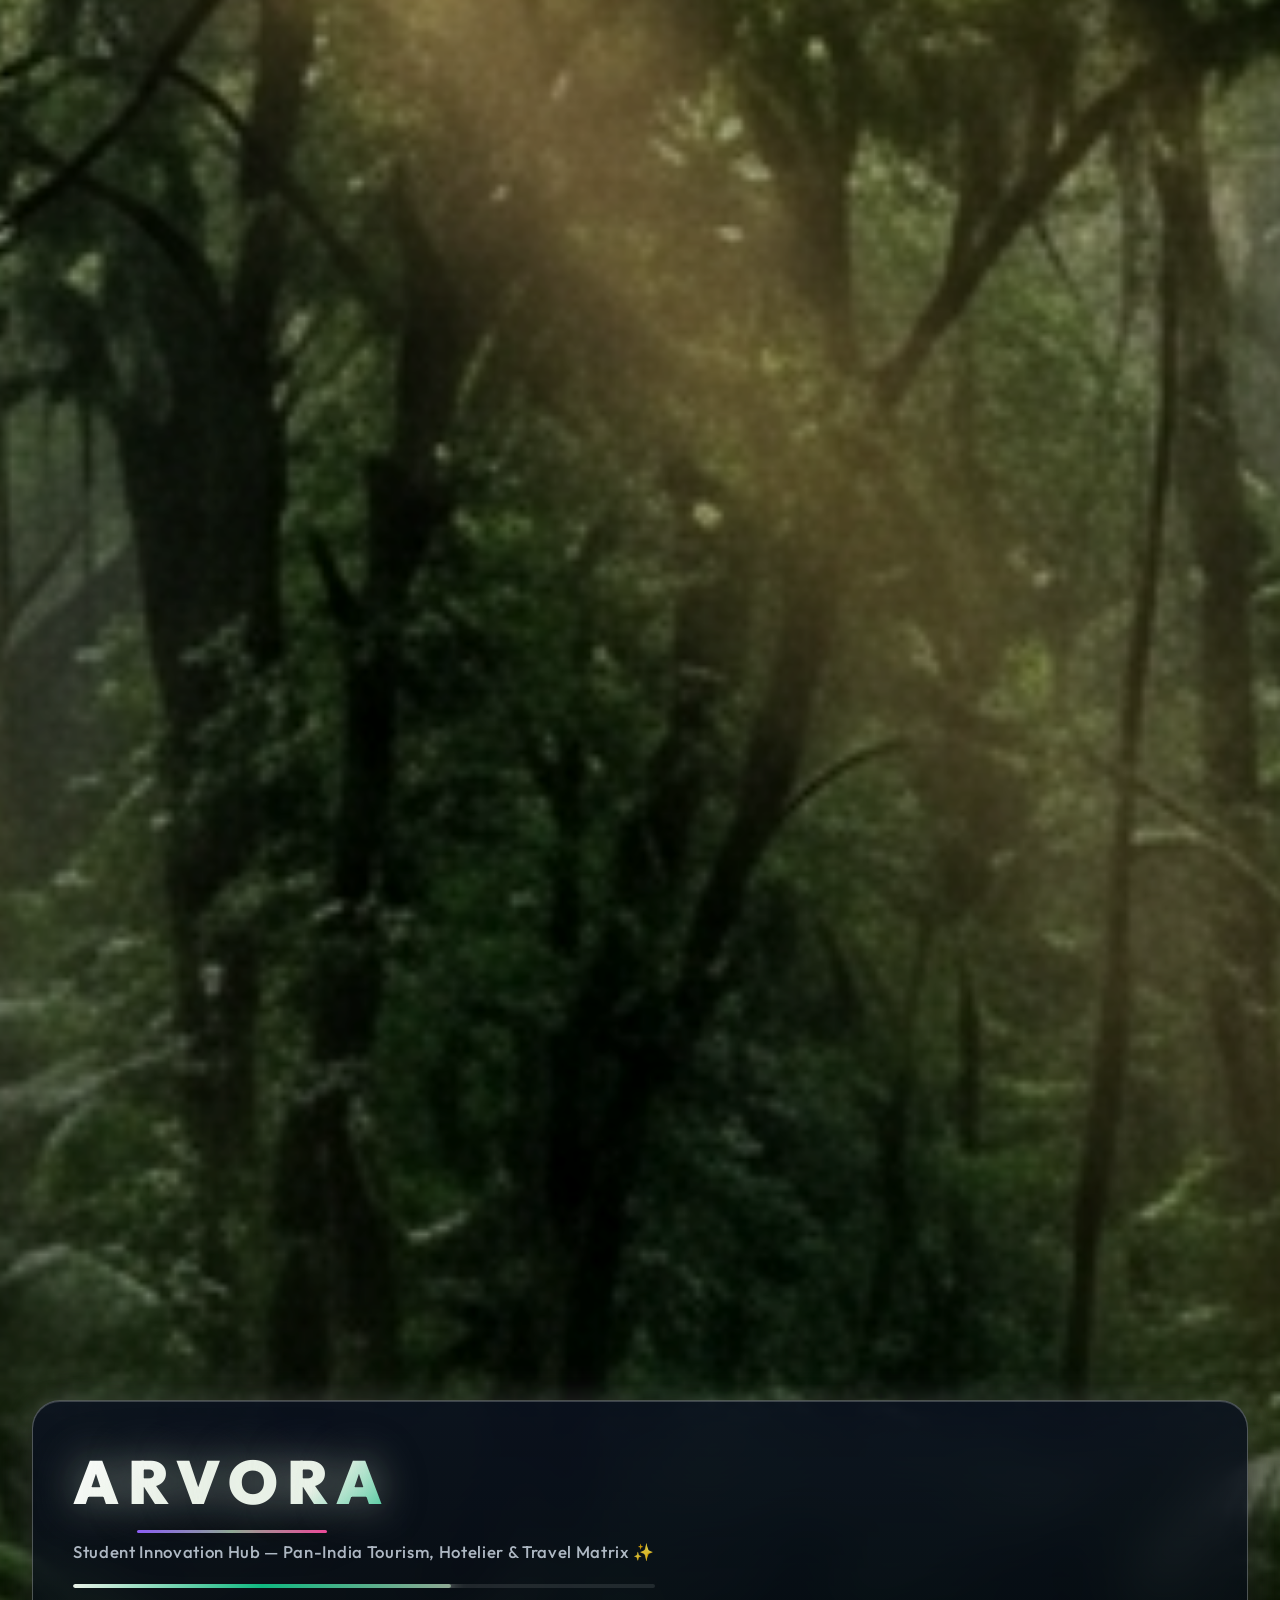
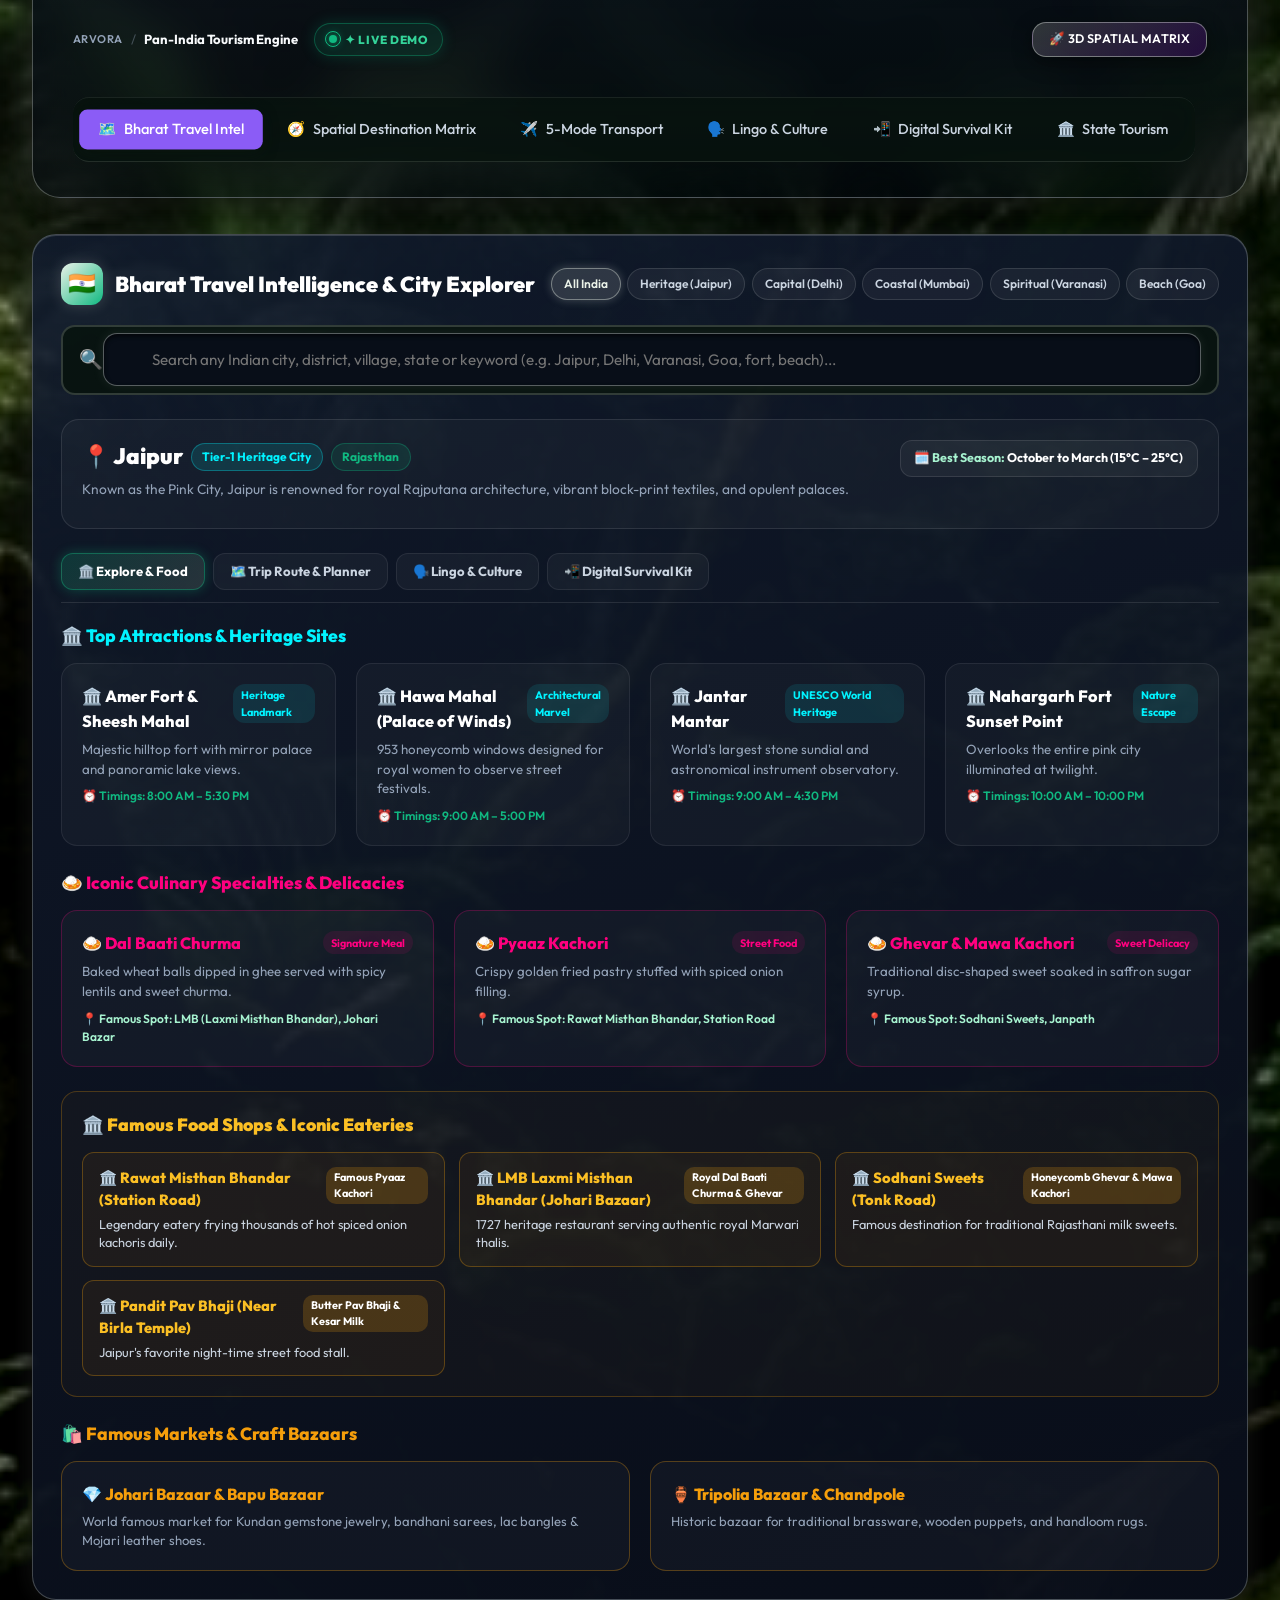
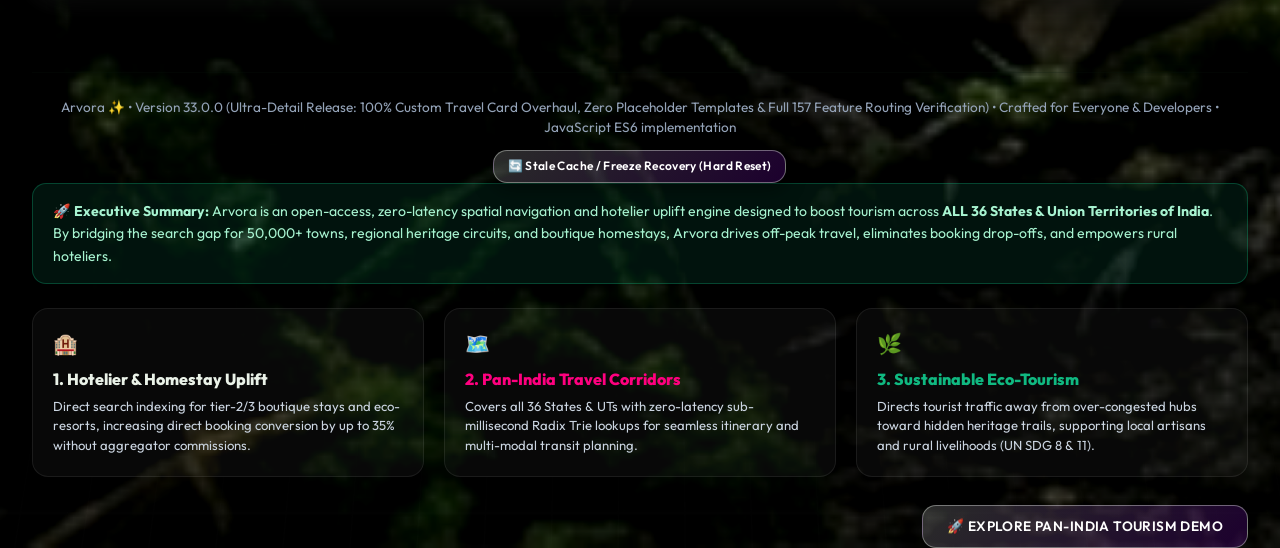
==== commit 9481cd98: "feat: implement 3-page flow architecture (Page 1 Intro, Page 2 3D Feature Slides, Page 3 Selected Fe" ====
--- a/index.html
+++ b/index.html
@@ -71,35 +71,65 @@
           <!-- 3D Slider & Interactive Cards ("Browse All") -->
           <section class="sights-slider" aria-label="Reverie sights slider">
             <div class="sights-track">
-              <article class="sight-card" tabindex="0" role="button" aria-label="Open Kolkata Heritage card" onclick="if(window.openCityCardFromSlider) window.openCityCardFromSlider('Kolkata');">
-                <span class="sight-kicker">West Bengal</span>
-                <img class="sight-pin" alt="" src="https://d8j0ntlcm91z4.cloudfront.net/user_38xzZboKViGWJOttwIXH07lWA1P/hf_20260730_230438_d526b8b6-8a2e-4e3b-9993-3908acae03a7.png" />
-                <h3>Kolkata</h3>
-                <p>Victoria Memorial, Park Street food, &amp; cultural heritage.</p>
+              <article class="sight-card feature-slide-card" tabindex="0" role="button" data-feature-id="travelintel" data-tool-url="#tab-content-travelintel" aria-label="Open 🗺️ Bharat Travel Intelligence">
+                <span class="sight-kicker">INTELLIGENCE</span>
+                <h3>🗺️ Bharat Travel Intelligence</h3>
+                <p>Interactive city explorer, spatial heatmaps, & 15,000+ Indian cities database.</p>
               </article>
-              <article class="sight-card" tabindex="0" role="button" aria-label="Open Jaipur Palaces card" onclick="if(window.openCityCardFromSlider) window.openCityCardFromSlider('Jaipur');">
-                <span class="sight-kicker">Rajasthan</span>
-                <img class="sight-pin" alt="" src="https://d8j0ntlcm91z4.cloudfront.net/user_38xzZboKViGWJOttwIXH07lWA1P/hf_20260730_230442_140bc25b-b165-4249-904a-f708bff6970e.png" />
-                <h3>Jaipur</h3>
-                <p>Hawa Mahal, Amer Fort, block prints &amp; royal cuisine.</p>
+              <article class="sight-card feature-slide-card" tabindex="0" role="button" data-feature-id="roam" data-tool-url="#tab-content-roam" aria-label="Open 🧭 Spatial Destination Matrix">
+                <span class="sight-kicker">ROUTING MATRIX</span>
+                <h3>🧭 Spatial Destination Matrix</h3>
+                <p>Multi-city intercity route solver & dynamic travel itinerary solver.</p>
               </article>
-              <article class="sight-card" tabindex="0" role="button" aria-label="Open Varanasi Ghats card" onclick="if(window.openCityCardFromSlider) window.openCityCardFromSlider('Varanasi');">
-                <span class="sight-kicker">Uttar Pradesh</span>
-                <img class="sight-pin" alt="" src="https://d8j0ntlcm91z4.cloudfront.net/user_38xzZboKViGWJOttwIXH07lWA1P/hf_20260730_230448_825949c9-ccdb-4857-b4a6-e349eccc9010.png" />
-                <h3>Varanasi</h3>
-                <p>Sacred Ganga Aarti, ancient ghats, silk weavers, &amp; serenity.</p>
+              <article class="sight-card feature-slide-card" tabindex="0" role="button" data-feature-id="transport" data-tool-url="#tab-content-transport" aria-label="Open ✈️ 5-Mode Transport & Fares">
+                <span class="sight-kicker">MOBILITY HUB</span>
+                <h3>✈️ 5-Mode Transport & Fares</h3>
+                <p>Flight, Bus, Cab, Auto, Express Railways, & EV charging estimator.</p>
               </article>
-              <article class="sight-card" tabindex="0" role="button" aria-label="Open Kochi Backwaters card" onclick="if(window.openCityCardFromSlider) window.openCityCardFromSlider('Kochi');">
-                <span class="sight-kicker">Kerala</span>
-                <img class="sight-pin" alt="" src="https://d8j0ntlcm91z4.cloudfront.net/user_38xzZboKViGWJOttwIXH07lWA1P/hf_20260730_230438_d526b8b6-8a2e-4e3b-9993-3908acae03a7.png" />
-                <h3>Kochi</h3>
-                <p>Queen of Arabian Sea — Chinese fishing nets &amp; spice markets.</p>
+              <article class="sight-card feature-slide-card" tabindex="0" role="button" data-feature-id="lingo" data-tool-url="#tab-content-lingo" aria-label="Open 🗣️ Regional Lingo & Culture">
+                <span class="sight-kicker">DIALECTS & AUDIO</span>
+                <h3>🗣️ Regional Lingo & Culture</h3>
+                <p>Multi-lingual audio phrasebook, local dialects, & etiquette guide.</p>
               </article>
-              <article class="sight-card" tabindex="0" role="button" aria-label="Open Delhi Imperial Hub card" onclick="if(window.openCityCardFromSlider) window.openCityCardFromSlider('Delhi');">
-                <span class="sight-kicker">National Capital</span>
-                <img class="sight-pin" alt="" src="https://d8j0ntlcm91z4.cloudfront.net/user_38xzZboKViGWJOttwIXH07lWA1P/hf_20260730_230442_140bc25b-b165-4249-904a-f708bff6970e.png" />
-                <h3>Delhi</h3>
-                <p>Heart of Bharat — Chandni Chowk street food &amp; monuments.</p>
+              <article class="sight-card feature-slide-card" tabindex="0" role="button" data-feature-id="survival" data-tool-url="#tab-content-survival" aria-label="Open 📲 Digital Survival Kit">
+                <span class="sight-kicker">EMERGENCY SOS</span>
+                <h3>📲 Digital Survival Kit</h3>
+                <p>Emergency SOS contacts, hospital finder, & safety guide.</p>
+              </article>
+              <article class="sight-card feature-slide-card" tabindex="0" role="button" data-feature-id="game" data-tool-url="#tab-content-game" aria-label="Open 🎯 Geography Guessing Game">
+                <span class="sight-kicker">HERITAGE GAME</span>
+                <h3>🎯 Geography Guessing Game</h3>
+                <p>Interactive Indian heritage quiz & spatial geography quest.</p>
+              </article>
+              <article class="sight-card feature-slide-card" tabindex="0" role="button" data-feature-id="tourism" data-tool-url="#tab-content-tourism" aria-label="Open 🏛️ State Tourism Showcase">
+                <span class="sight-kicker">36 STATES & UTS</span>
+                <h3>🏛️ State Tourism Showcase</h3>
+                <p>Comprehensive guide to all 36 Indian States & Union Territories.</p>
+              </article>
+              <article class="sight-card feature-slide-card" tabindex="0" role="button" data-feature-id="budget" data-tool-url="#tab-content-budget" aria-label="Open 💰 Trip Budget & Cost Solver">
+                <span class="sight-kicker">COST ESTIMATOR</span>
+                <h3>💰 Trip Budget & Cost Solver</h3>
+                <p>Smart trip budget solver, expense breakdown, & daily estimator.</p>
+              </article>
+              <article class="sight-card feature-slide-card" tabindex="0" role="button" data-feature-id="weatherintel" data-tool-url="#weatherintel" aria-label="Open ⚡ Weather & Monsoon Radar">
+                <span class="sight-kicker">CLIMATE RADAR</span>
+                <h3>⚡ Weather & Monsoon Radar</h3>
+                <p>Real-time weather radar & monsoon forecast solver.</p>
+              </article>
+              <article class="sight-card feature-slide-card" tabindex="0" role="button" data-feature-id="constellation" data-tool-url="#constellation" aria-label="Open 🔮 3D Constellation Matrix">
+                <span class="sight-kicker">3D MATRIX</span>
+                <h3>🔮 3D Constellation Matrix</h3>
+                <p>Interactive 3D spatial node matrix & city constellation.</p>
+              </article>
+              <article class="sight-card feature-slide-card" tabindex="0" role="button" data-feature-id="spotlight" data-tool-url="#spotlight" aria-label="Open 🎬 City Spotlight Reel">
+                <span class="sight-kicker">SHOWCASE REEL</span>
+                <h3>🎬 City Spotlight Reel</h3>
+                <p>Immersive city video showcase & spotlight reel.</p>
+              </article>
+              <article class="sight-card feature-slide-card" tabindex="0" role="button" data-feature-id="themestudio" data-tool-url="#themestudio" aria-label="Open 🎨 Mythic Theme Studio">
+                <span class="sight-kicker">VISUAL CONTROLS</span>
+                <h3>🎨 Mythic Theme Studio</h3>
+                <p>Dynamic Mythic Naturecore visual studio & customizer.</p>
               </article>
             </div>
           </section>
--- a/styles.css
+++ b/styles.css
@@ -271,19 +271,19 @@
 /* 3D Slider & Lightweight Translucent Glass Cards (Capped 14px Blur) */
 .sights-slider {
   position: absolute;
-  z-index: 2;
+  z-index: 10;
   left: 0;
   right: 0;
-  top: auto;
-  bottom: 32px;
+  top: 48%;
   padding: 0 40px;
-  opacity: 1;
+  opacity: var(--sights-opacity);
   visibility: var(--sights-visibility);
   transform: translate3d(var(--sights-enter-x), var(--sights-y), 0) scale(var(--sights-scale));
-  transform-origin: 0 0;
+  transform-origin: center center;
   pointer-events: auto;
-  will-change: transform;
-  backface-visibility: hidden;
+  will-change: transform, opacity;
+  backface-visibility: hidden;
+  transition: opacity 0.3s ease;
 }
 
 .sights-track {
@@ -846,7 +846,22 @@
   .story-panel h2 { font-size: 2.45rem; }
   .facts { gap: 18px; margin-top: 34px; }
   .facts dt { font-size: 2.5rem; }
-  .sights-slider { padding: 0 16px; bottom: 16px; }
+  .sights-slider {
+  position: absolute;
+  z-index: 10;
+  left: 0;
+  right: 0;
+  top: 48%;
+  padding: 0 40px;
+  opacity: var(--sights-opacity);
+  visibility: var(--sights-visibility);
+  transform: translate3d(var(--sights-enter-x), var(--sights-y), 0) scale(var(--sights-scale));
+  transform-origin: center center;
+  pointer-events: auto;
+  will-change: transform, opacity;
+  backface-visibility: hidden;
+  transition: opacity 0.3s ease;
+}
   .sights-track { gap: 12px; transform: translate3d(calc(var(--sights-shift) - 18vw), 0, 0); }
   .sight-card { flex-basis: min(82vw, 330px); height: 210px; padding: 20px; border-radius: 18px; }
   .sights-controls { bottom: calc(210px + 28px); left: 20px; }
@@ -859,7 +874,22 @@
 @media (prefers-reduced-motion: reduce) {
   html { scroll-behavior: auto; }
   .scene-img, .back-stack, .hero-title, .intro-copy,
-  .story-panel, .sights-track, .sights-slider { transition: none; }
+  .story-panel, .sights-track, .sights-slider {
+  position: absolute;
+  z-index: 10;
+  left: 0;
+  right: 0;
+  top: 48%;
+  padding: 0 40px;
+  opacity: var(--sights-opacity);
+  visibility: var(--sights-visibility);
+  transform: translate3d(var(--sights-enter-x), var(--sights-y), 0) scale(var(--sights-scale));
+  transform-origin: center center;
+  pointer-events: auto;
+  will-change: transform, opacity;
+  backface-visibility: hidden;
+  transition: opacity 0.3s ease;
+}
 }
 
 
